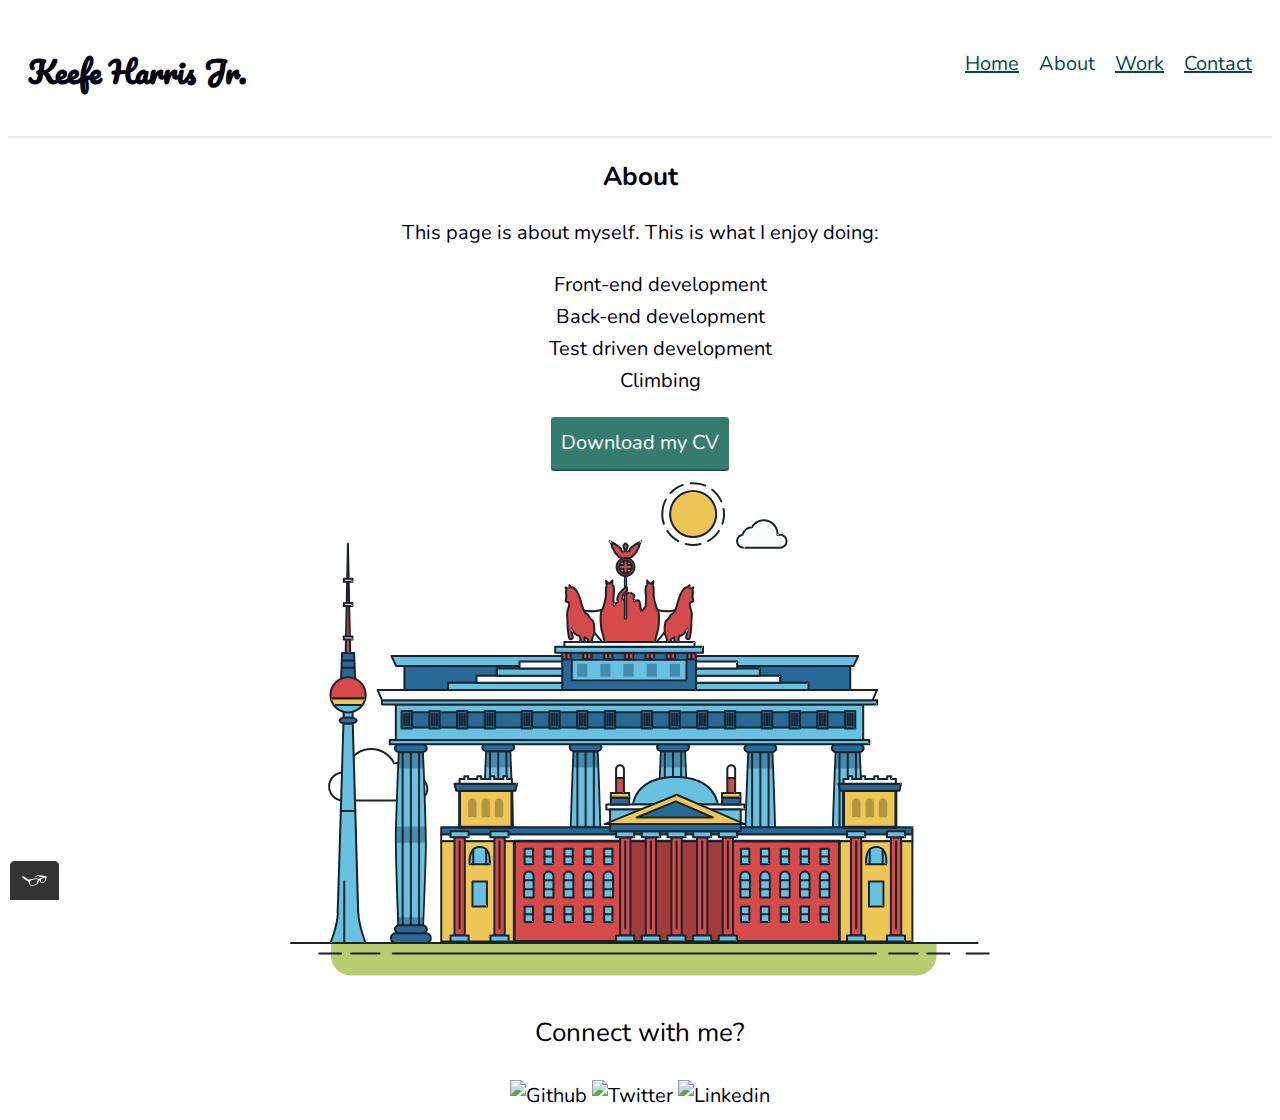
==== about.html @ cb64af7e "Initial commit" ====
<!DOCTYPE html>
<html>
    <head>
        <meta charset="utf-8">
        <title>My First Website</title>
        <script src="js/tota11y.min.js"></script>
        <meta name="viewport" content="width=device-width, initial-scale=1">
        <!--This tag gives the browser instructions on how to control the page's dimensions and scaling-->
        <link rel="icon" href="img/favicomatic/favicon.ico" type="image/x-icon" />
        <link rel="stylesheet" type="text/css" href="https://cdnjs.cloudflare.com/ajax/libs/normalize/8.0.1/normalize.min.css">
        <link rel="preconnect" href="https://fonts.gstatic.com" crossorigin>
        <link href="https://fonts.googleapis.com/css2?family=Nunito:ital,wght@0,200;0,300;0,400;0,700;1,200;1,300;1,400;1,700&display=swap" rel="stylesheet">
        <link rel="preconnect" href="https://fonts.gstatic.com" crossorigin>
        <link href="https://fonts.googleapis.com/css2?family=Pacifico&display=swap" rel="stylesheet">
        <link rel="stylesheet" type="text/css" href="css/styles.css">
        <link rel="stylesheet" type="text/css" href="css/style.production.css">
    </head>
    
    <body>
        <header class="page-header">
            <h1>Keefe Harris Jr.</h1>
            <nav class="main-navigation page-header__item">
                <ul role="menubar" class="navigation-list">
                    <li role="presentation">
                        <a href="index.html" role="menuitem" class="navigation-list__item">Home</a>
                    </li>
                    <li role="presentation">
                        <a href="about.html" role="menuitem" class="navigation-list__item navigation-list__item--active">About</a>
                    </li>
                    <li role="presentation">
                        <a href="work.html" role="menuitem" class="navigation-list__item">Work</a>
                    </li>
                    <li role="presentation">
                        <a href="contact.html" role="menuitem" class="navigation-list__item">Contact</a>
                </ul>
            </nav>
        </header>

        <section class="profile">
            <div class="biography">
                <h1>About</h1>
                <p>This page is about myself. This is what I enjoy doing:</p>
                <ul>
                    <li>Front-end development</li>
                    <li>Back-end development</li>
                    <li>Test driven development</li>
                    <li>Climbing</li>
                </ul>

                <a href="files/cv.pdf" class="button" download>Download my CV</a>  
            </div>
            <svg xmlns="http://www.w3.org/2000/svg" class="berlin-illustration" height="505" viewBox="0 0 700 505" xmlns:xlink="http://www.w3.org/1999/xlink">
                <defs>
                    <polygon id="a" points=".06 231.917 .06 .929 688.717 .929 688.717 231.917" />
                </defs>
                <g fill="none" fill-rule="evenodd">
                  <g transform="translate(0 241)" class="cloud-front">
                  <path fill="#1A232C" d="M87.602,29 L87.602,28 C87.326,28.001 87.103,28.024 86.927,28.033 L86.979,29.031 L87.947,28.78 C85.741,20.282 78.041,14.002 68.852,14 C67.858,14 66.904,14.096 65.98,14.231 L66.125,15.22 L67.019,14.772 C62.626,6.015 53.567,0.001 43.102,0 C29.041,0.002 17.524,10.848 16.443,24.632 L17.44,24.71 L17.606,23.724 C16.803,23.589 15.969,23.5 15.102,23.5 C6.817,23.501 0.102,30.215 0.102,38.5 C0.102,46.785 6.817,53.499 15.102,53.5 L87.602,53.5 C94.644,53.499 100.351,47.792 100.352,40.75 C100.351,33.708 94.644,28.001 87.602,28 L87.602,30 C90.573,30 93.254,31.202 95.203,33.149 C97.15,35.097 98.351,37.778 98.352,40.75 C98.351,43.722 97.15,46.403 95.203,48.351 C93.254,50.298 90.573,51.5 87.602,51.5 L15.102,51.5 C11.509,51.5 8.265,50.046 5.909,47.692 C3.555,45.337 2.102,42.093 2.102,38.5 C2.102,34.907 3.555,31.663 5.909,29.308 C8.265,26.954 11.509,25.5 15.102,25.5 C15.831,25.5 16.553,25.575 17.273,25.697 C17.551,25.743 17.832,25.672 18.055,25.499 C18.277,25.325 18.414,25.07 18.436,24.789 C19.436,12.04 30.094,1.998 43.102,2 C52.786,1.999 61.163,7.564 65.231,15.669 C65.425,16.055 65.842,16.272 66.27,16.21 C67.132,16.084 67.988,16 68.852,16 C77.108,15.998 84.027,21.647 86.011,29.283 C86.13,29.741 86.557,30.054 87.031,30.03 C87.27,30.017 87.457,29.999 87.602,30 L87.602,29"
                      transform="translate(38 36)" />
                    </g>
                    <path fill="#B5CE6F" d="M646.484,484.382 C646.484,489.501 644.531,494.62 640.627,498.525 C636.722,502.43 631.603,504.382 626.484,504.382 L60.873,504.382 C55.754,504.382 50.636,502.43 46.731,498.525 C42.826,494.62 40.873,489.501 40.873,484.382 L40.873,471.917 L646.484,471.917 L646.484,484.382"
                    />
                    <polyline fill="#67C2E2" points="334.824 185.029 101.449 185.029 106.209 195.08 563.438 195.08 568.2 185.029 334.824 185.029" />
                    <path fill="#1A232C" d="M334.824,185.029 L334.824,184.029 L101.449,184.029 C101.104,184.029 100.788,184.203 100.604,184.494 C100.42,184.785 100.398,185.146 100.545,185.457 L105.306,195.508 C105.471,195.856 105.824,196.079 106.209,196.079 L563.438,196.079 C563.824,196.079 564.177,195.856 564.342,195.508 L569.104,185.457 C569.251,185.146 569.229,184.785 569.045,184.494 C568.861,184.203 568.544,184.029 568.2,184.029 L334.824,184.029 L334.824,186.029 L566.62,186.029 L562.806,194.08 L106.842,194.08 L103.029,186.029 L334.824,186.029 L334.824,185.029"
                    />
                    <polygon fill="#296997" points="114.416 218.974 560.222 218.974 560.222 195.08 114.416 195.08" />
                    <path fill="#1A232C" d="M560.222,218.974 L560.222,217.974 L115.416,217.974 L115.416,196.079 L559.222,196.079 L559.222,218.974 L560.222,218.974 L560.222,217.974 L560.222,218.974 L561.222,218.974 L561.222,195.08 C561.222,194.816 561.115,194.559 560.929,194.372 C560.742,194.186 560.485,194.08 560.222,194.08 L114.416,194.08 C114.152,194.08 113.895,194.186 113.708,194.372 C113.522,194.559 113.416,194.816 113.416,195.08 L113.416,218.974 C113.416,219.237 113.522,219.495 113.708,219.681 C113.895,219.867 114.152,219.974 114.416,219.974 L560.222,219.974 C560.485,219.974 560.742,219.867 560.929,219.681 C561.115,219.495 561.222,219.237 561.222,218.974 L560.222,218.974"
                    />
                    <polygon fill="#67C2E2" points="105.85 269.08 573.225 269.08 573.225 233.398 105.85 233.398" />
                    <path fill="#1A232C" d="M573.225,233.398 L573.225,232.398 L105.85,232.398 C105.587,232.398 105.329,232.505 105.143,232.691 C104.957,232.877 104.85,233.134 104.85,233.398 L104.85,269.08 C104.85,269.344 104.957,269.601 105.143,269.788 C105.329,269.974 105.587,270.08 105.85,270.08 L573.225,270.08 C573.488,270.08 573.745,269.974 573.932,269.788 C574.118,269.601 574.225,269.344 574.225,269.08 L574.225,233.398 C574.225,233.134 574.118,232.877 573.932,232.691 C573.745,232.505 573.488,232.398 573.225,232.398 L573.225,233.398 L572.225,233.398 L572.225,268.08 L106.85,268.08 L106.85,234.398 L573.225,234.398 L573.225,233.398 L572.225,233.398 L573.225,233.398"
                    />
                    <polygon fill="#296997" points="116.751 256.508 562.557 256.508 562.557 241.243 116.751 241.243" />
                    <path fill="#1A232C" d="M562.557,256.508 L562.557,255.508 L117.75,255.508 L117.75,242.243 L561.557,242.243 L561.557,256.508 L562.557,256.508 L562.557,255.508 L562.557,256.508 L563.557,256.508 L563.557,241.243 C563.557,240.979 563.45,240.722 563.264,240.535 C563.078,240.349 562.82,240.243 562.557,240.243 L116.75,240.243 C116.487,240.243 116.23,240.349 116.043,240.535 C115.857,240.722 115.751,240.979 115.751,241.243 L115.751,256.508 C115.751,256.771 115.857,257.029 116.043,257.215 C116.23,257.401 116.487,257.508 116.751,257.508 L562.557,257.508 C562.82,257.508 563.077,257.401 563.264,257.215 C563.45,257.029 563.557,256.771 563.557,256.508 L562.557,256.508"
                    />
                    <polygon fill="#67C2E2" points="158.07 218.974 518.563 218.974 518.563 211.858 158.07 211.858" />
                    <path fill="#1A232C" d="M518.563,211.858 L518.563,210.858 L158.07,210.858 C157.807,210.858 157.549,210.964 157.363,211.151 C157.177,211.337 157.07,211.594 157.07,211.858 L157.07,218.974 C157.07,219.237 157.177,219.495 157.363,219.681 C157.549,219.867 157.807,219.974 158.07,219.974 L518.563,219.974 C518.826,219.974 519.083,219.867 519.27,219.681 C519.456,219.495 519.562,219.237 519.562,218.974 L519.562,211.858 C519.562,211.594 519.456,211.337 519.27,211.151 C519.083,210.964 518.826,210.858 518.563,210.858 L518.563,211.858 L517.563,211.858 L517.563,217.974 L159.07,217.974 L159.07,212.858 L518.563,212.858 L518.563,211.858 L517.563,211.858 L518.563,211.858"
                    />
                    <polygon fill="#FBFDFC" points="186.438 211.858 490.194 211.858 490.194 204.741 186.438 204.741" />
                    <path fill="#1A232C" d="M490.194,204.741 L490.194,203.741 L186.438,203.741 C186.175,203.741 185.917,203.848 185.731,204.034 C185.545,204.221 185.438,204.478 185.438,204.741 L185.438,211.858 C185.438,212.121 185.545,212.379 185.731,212.565 C185.917,212.751 186.175,212.858 186.438,212.858 L490.194,212.858 C490.458,212.858 490.715,212.751 490.902,212.565 C491.088,212.379 491.194,212.121 491.194,211.858 L491.194,204.741 C491.194,204.478 491.088,204.221 490.902,204.034 C490.715,203.848 490.458,203.741 490.194,203.741 L490.194,204.741 L489.194,204.741 L489.194,210.858 L187.438,210.858 L187.438,205.741 L490.194,205.741 L490.194,204.741 L489.194,204.741 L490.194,204.741"
                    />
                    <polygon fill="#67C2E2" points="206.805 204.741 469.828 204.741 469.828 197.624 206.805 197.624" />
                    <path fill="#1A232C" d="M469.828,197.624 L469.828,196.624 L206.805,196.624 C206.541,196.624 206.284,196.731 206.098,196.917 C205.911,197.103 205.805,197.361 205.805,197.624 L205.805,204.741 C205.805,205.005 205.911,205.262 206.098,205.449 C206.284,205.635 206.541,205.741 206.805,205.741 L469.828,205.741 C470.091,205.741 470.349,205.635 470.535,205.449 C470.722,205.262 470.828,205.005 470.828,204.741 L470.828,197.624 C470.828,197.361 470.722,197.103 470.535,196.917 C470.349,196.731 470.091,196.624 469.828,196.624 L469.828,197.624 L468.828,197.624 L468.828,203.741 L207.805,203.741 L207.805,198.624 L469.828,198.624 L469.828,197.624 L468.828,197.624 L469.828,197.624"
                    />
                    <polygon fill="#FBFDFC" points="229.521 197.624 447.111 197.624 447.111 190.509 229.521 190.509" />
                    <path fill="#1A232C" d="M447.111,190.509 L447.111,189.509 L229.521,189.509 C229.258,189.509 229,189.616 228.814,189.802 C228.628,189.988 228.521,190.246 228.521,190.509 L228.521,197.624 C228.521,197.888 228.628,198.145 228.814,198.332 C229,198.518 229.258,198.624 229.521,198.624 L447.111,198.624 C447.375,198.624 447.632,198.518 447.818,198.332 C448.005,198.145 448.111,197.888 448.111,197.624 L448.111,190.509 C448.111,190.246 448.005,189.988 447.818,189.802 C447.632,189.616 447.375,189.509 447.111,189.509 L447.111,190.509 L446.111,190.509 L446.111,196.624 L230.521,196.624 L230.521,191.509 L447.111,191.509 L447.111,190.509 L446.111,190.509 L447.111,190.509"
                    />
                    <path fill="#67C2E2" d="M135.607,355.447 C135.163,337.766 134.264,313.326 133.648,297.387 C133.274,287.721 133.004,281.18 133.004,281.18 L108.722,281.18 C108.722,281.18 108.452,287.721 108.079,297.387 C107.462,313.326 106.563,337.766 106.119,355.447 C105.953,362.059 105.85,367.732 105.85,371.653 L105.85,371.654 C105.85,386.117 107.243,424.332 108.089,446.189 C108.457,455.706 108.722,462.126 108.722,462.126 L133.004,462.126 C133.004,462.126 133.269,455.706 133.637,446.189 C134.482,424.332 135.876,386.117 135.876,371.654 L135.876,371.653 C135.876,367.732 135.773,362.059 135.607,355.447"
                    />
                    <path fill="#428DAE" d="M133.648 297.387L108.079 297.387C108.452 287.721 108.722 281.18 108.722 281.18L133.004 281.18C133.004 281.18 133.274 287.721 133.648 297.387M135.876 371.654L105.85 371.654 105.85 371.653C105.85 367.732 105.953 362.059 106.119 355.447L135.607 355.447C135.773 362.059 135.876 367.732 135.876 371.653L135.876 371.654M133.004 462.126L108.722 462.126C108.722 462.126 108.457 455.706 108.089 446.189L133.637 446.189C133.269 455.706 133.004 462.126 133.004 462.126"
                    />
                    <path fill="#1A232C" d="M109.612,461.199 L132.114,461.199 C132.447,453.007 134.949,390.886 134.949,371.653 C134.949,352.42 132.447,290.299 132.114,282.108 L109.612,282.108 C109.279,290.299 106.778,352.42 106.778,371.653 C106.778,390.886 109.279,453.007 109.612,461.199 Z M133.895,463.054 L107.832,463.054 L107.794,462.164 C107.766,461.466 104.922,392.193 104.922,371.653 C104.922,351.114 107.766,281.839 107.794,281.142 L107.832,280.252 L133.895,280.252 L133.931,281.142 C133.96,281.839 136.804,351.114 136.804,371.653 C136.804,392.193 133.96,461.466 133.931,462.164 L133.895,463.054 L133.895,463.054 Z"
                    />
                    <path fill="#1A232C" d="M111.638 281.18L111.638 462.126C111.638 462.679 112.086 463.126 112.638 463.126 113.19 463.126 113.638 462.679 113.638 462.126L113.638 281.18C113.638 280.628 113.19 280.18 112.638 280.18 112.086 280.18 111.638 280.628 111.638 281.18M119.863 281.18L119.863 462.126C119.863 462.679 120.311 463.126 120.863 463.126 121.416 463.126 121.863 462.679 121.863 462.126L121.863 281.18C121.863 280.628 121.416 280.18 120.863 280.18 120.311 280.18 119.863 280.628 119.863 281.18M128.088 281.18L128.088 462.126C128.088 462.679 128.536 463.126 129.088 463.126 129.64 463.126 130.088 462.679 130.088 462.126L130.088 281.18C130.088 280.628 129.64 280.18 129.088 280.18 128.536 280.18 128.088 280.628 128.088 281.18"
                    />
                    <path fill="#296997" d="M136.79,277.265 C136.79,279.418 134.675,281.18 132.09,281.18 L109.636,281.18 C107.051,281.18 104.936,279.418 104.936,277.265 C104.936,275.111 107.051,273.349 109.636,273.349 L132.09,273.349 C134.675,273.349 136.79,275.111 136.79,277.265"
                    />
                    <path fill="#1A232C" d="M136.79,277.265 L135.79,277.265 C135.789,278.005 135.433,278.704 134.769,279.262 C134.109,279.814 133.155,280.181 132.09,280.18 L109.636,280.18 C108.571,280.181 107.617,279.814 106.956,279.262 C106.293,278.704 105.936,278.005 105.936,277.265 C105.936,276.524 106.293,275.825 106.957,275.267 C107.617,274.715 108.571,274.348 109.636,274.349 L132.09,274.349 C133.155,274.348 134.109,274.716 134.769,275.267 C135.433,275.825 135.789,276.524 135.79,277.265 L137.79,277.265 C137.791,275.851 137.09,274.593 136.049,273.731 C135.006,272.863 133.61,272.35 132.09,272.349 L109.636,272.349 C108.116,272.35 106.72,272.863 105.676,273.731 C104.636,274.593 103.935,275.851 103.936,277.265 C103.935,278.678 104.636,279.937 105.677,280.798 C106.72,281.666 108.116,282.179 109.636,282.18 L132.09,282.18 C133.61,282.179 135.006,281.666 136.049,280.798 C137.09,279.937 137.791,278.678 137.79,277.265 L136.79,277.265"
                    />
                    <path fill="#296997" d="M140.775,467.217 C140.775,469.803 138.661,471.917 136.076,471.917 L105.65,471.917 C103.065,471.917 100.951,469.803 100.951,467.217 L100.951,466.825 C100.951,464.241 103.065,462.126 105.65,462.126 L136.076,462.126 C138.661,462.126 140.775,464.241 140.775,466.825 L140.775,467.217"
                    />
                    <path fill="#1A232C" d="M140.775,467.217 L139.775,467.217 C139.775,468.235 139.361,469.155 138.688,469.83 C138.013,470.503 137.093,470.917 136.076,470.917 L105.65,470.917 C104.633,470.917 103.713,470.504 103.038,469.83 C102.365,469.155 101.951,468.235 101.951,467.217 L101.951,466.825 C101.951,465.808 102.365,464.889 103.038,464.214 C103.713,463.54 104.633,463.127 105.65,463.126 L136.076,463.126 C137.093,463.127 138.013,463.54 138.688,464.214 C139.362,464.889 139.775,465.808 139.775,466.825 L139.775,467.217 L141.775,467.217 L141.775,466.825 C141.772,463.684 139.217,461.13 136.076,461.126 L105.65,461.126 C102.509,461.13 99.955,463.684 99.951,466.825 L99.951,467.217 C99.954,470.36 102.509,472.914 105.65,472.917 L136.076,472.917 C139.217,472.914 141.772,470.36 141.775,467.217 L140.775,467.217"
                    />
                    <path fill="#296997" d="M136.79,458.208 C136.79,460.363 134.675,462.126 132.09,462.126 L109.636,462.126 C107.051,462.126 104.936,460.363 104.936,458.208 C104.936,456.057 107.051,454.292 109.636,454.292 L132.09,454.292 C134.675,454.292 136.79,456.057 136.79,458.208"
                    />
                    <path fill="#1A232C" d="M136.79,458.208 L135.79,458.208 C135.789,458.949 135.432,459.649 134.769,460.207 C134.108,460.76 133.154,461.128 132.09,461.126 L109.636,461.126 C108.572,461.128 107.617,460.76 106.957,460.207 C106.293,459.649 105.936,458.949 105.936,458.208 C105.936,457.47 106.293,456.77 106.957,456.212 C107.617,455.659 108.572,455.291 109.636,455.292 L132.09,455.292 C133.154,455.291 134.108,455.659 134.769,456.212 C135.433,456.77 135.789,457.47 135.79,458.208 L137.79,458.208 C137.791,456.796 137.09,455.538 136.05,454.675 C135.006,453.808 133.61,453.294 132.09,453.292 L109.636,453.292 C108.115,453.294 106.719,453.808 105.676,454.675 C104.636,455.538 103.935,456.796 103.936,458.208 C103.935,459.622 104.636,460.881 105.676,461.743 C106.72,462.611 108.116,463.125 109.636,463.126 L132.09,463.126 C133.61,463.125 135.006,462.611 136.05,461.743 C137.09,460.881 137.791,459.622 137.79,458.208 L136.79,458.208"
                    />
                    <path fill="#67C2E2" d="M572.471,355.447 C572.025,337.766 571.126,313.326 570.51,297.387 C570.137,287.721 569.867,281.18 569.867,281.18 L545.585,281.18 C545.585,281.18 545.315,287.721 544.942,297.387 C544.326,313.326 543.427,337.766 542.981,355.447 C542.815,362.059 542.713,367.732 542.713,371.653 L542.713,371.654 C542.713,386.117 544.107,424.332 544.952,446.189 C545.32,455.706 545.585,462.126 545.585,462.126 L569.867,462.126 C569.867,462.126 570.132,455.706 570.499,446.189 C571.346,424.332 572.739,386.117 572.739,371.654 L572.739,371.653 C572.739,367.732 572.637,362.059 572.471,355.447"
                    />
                    <path fill="#428DAE" d="M569.582 297.387L566.951 297.387 566.951 282.108 568.977 282.108C569.063 284.206 569.29 289.841 569.582 297.387M564.951 297.387L545.871 297.387C546.162 289.841 546.39 284.206 546.476 282.108L564.951 282.108 564.951 297.387M571.8 369.187L566.951 369.187 566.951 356.265 571.562 356.265C571.685 361.272 571.771 365.701 571.8 369.187M564.951 369.187L543.653 369.187C543.684 365.512 543.777 360.79 543.912 355.447L553.551 355.447 553.551 356.265 564.951 356.265 564.951 369.187"
                    />
                    <path fill="#1A232C" d="M546.476,461.199 L568.977,461.199 C569.31,453.007 571.812,390.886 571.812,371.653 C571.812,352.42 569.31,290.299 568.977,282.108 L546.476,282.108 C546.142,290.299 543.642,352.42 543.642,371.653 C543.642,390.886 546.142,453.007 546.476,461.199 M570.758,463.054 L544.694,463.054 L544.658,462.164 C544.629,461.466 541.785,392.193 541.785,371.653 C541.785,351.114 544.629,281.839 544.658,281.142 L544.694,280.252 L570.758,280.252 L570.795,281.142 C570.823,281.839 573.667,351.114 573.667,371.653 C573.667,392.193 570.823,461.466 570.795,462.164 L570.758,463.054"
                    />
                    <path fill="#1A232C" d="M548.501 281.18L548.501 462.126C548.501 462.679 548.949 463.126 549.501 463.126 550.053 463.126 550.501 462.679 550.501 462.126L550.501 281.18C550.501 280.628 550.053 280.18 549.501 280.18 548.949 280.18 548.501 280.628 548.501 281.18M556.727 281.18L556.727 462.126C556.727 462.679 557.174 463.126 557.727 463.126 558.279 463.126 558.727 462.679 558.727 462.126L558.727 281.18C558.727 280.628 558.279 280.18 557.727 280.18 557.174 280.18 556.727 280.628 556.727 281.18M564.951 281.18L564.951 462.126C564.951 462.679 565.399 463.126 565.951 463.126 566.503 463.126 566.951 462.679 566.951 462.126L566.951 281.18C566.951 280.628 566.503 280.18 565.951 280.18 565.399 280.18 564.951 280.628 564.951 281.18"
                    />
                    <path fill="#296997" d="M573.653,277.265 C573.653,279.418 571.537,281.18 568.953,281.18 L546.499,281.18 C543.915,281.18 541.799,279.418 541.799,277.265 C541.799,275.111 543.915,273.349 546.499,273.349 L568.953,273.349 C571.537,273.349 573.653,275.111 573.653,277.265"
                    />
                    <path fill="#1A232C" d="M573.653,277.265 L572.653,277.265 C572.653,278.005 572.296,278.704 571.632,279.262 C570.972,279.814 570.017,280.181 568.953,280.18 L546.499,280.18 C545.435,280.181 544.48,279.814 543.82,279.262 C543.156,278.704 542.8,278.005 542.799,277.265 C542.8,276.525 543.156,275.825 543.82,275.267 C544.481,274.715 545.435,274.348 546.499,274.349 L568.953,274.349 C570.017,274.348 570.972,274.715 571.632,275.267 C572.296,275.825 572.653,276.525 572.653,277.265 L574.653,277.265 C574.654,275.851 573.953,274.593 572.912,273.731 C571.869,272.863 570.473,272.35 568.953,272.349 L546.499,272.349 C544.979,272.35 543.583,272.863 542.54,273.731 C541.499,274.593 540.798,275.851 540.799,277.265 C540.798,278.679 541.499,279.937 542.54,280.798 C543.583,281.666 544.979,282.179 546.499,282.18 L568.953,282.18 C570.473,282.179 571.869,281.666 572.912,280.798 C573.953,279.937 574.654,278.679 574.653,277.265 L573.653,277.265"
                    />
                    <path fill="#296997" d="M577.639,467.217 C577.639,469.803 575.524,471.917 572.938,471.917 L542.514,471.917 C539.929,471.917 537.813,469.803 537.813,467.217 L537.813,466.825 C537.813,464.241 539.929,462.126 542.514,462.126 L572.938,462.126 C575.524,462.126 577.639,464.241 577.639,466.825 L577.639,467.217"
                    />
                    <path fill="#1A232C" d="M577.639,467.217 L576.639,467.217 C576.638,468.235 576.225,469.155 575.551,469.83 C574.876,470.503 573.956,470.917 572.938,470.917 L542.514,470.917 C541.497,470.917 540.576,470.503 539.901,469.83 C539.227,469.155 538.814,468.234 538.813,467.217 L538.813,466.825 C538.814,465.808 539.227,464.889 539.901,464.214 C540.576,463.54 541.497,463.127 542.514,463.126 L572.938,463.126 C573.956,463.127 574.876,463.54 575.551,464.214 C576.225,464.888 576.638,465.808 576.639,466.825 L576.639,467.217 L578.639,467.217 L578.639,466.825 C578.635,463.684 576.081,461.13 572.938,461.126 L542.514,461.126 C539.372,461.13 536.817,463.684 536.813,466.825 L536.813,467.217 C536.817,470.36 539.372,472.914 542.514,472.917 L572.938,472.917 C576.081,472.914 578.635,470.359 578.639,467.217 L577.639,467.217"
                    />
                    <path fill="#296997" d="M573.653,458.208 C573.653,460.363 571.537,462.126 568.953,462.126 L546.499,462.126 C543.915,462.126 541.799,460.363 541.799,458.208 C541.799,456.057 543.915,454.292 546.499,454.292 L568.953,454.292 C571.537,454.292 573.653,456.057 573.653,458.208"
                    />
                    <path fill="#1A232C" d="M573.653,458.208 L572.653,458.208 C572.653,458.949 572.296,459.649 571.632,460.207 C570.971,460.76 570.017,461.128 568.953,461.126 L546.499,461.126 C545.435,461.128 544.481,460.76 543.82,460.207 C543.157,459.649 542.799,458.949 542.799,458.208 C542.799,457.47 543.156,456.77 543.82,456.212 C544.481,455.659 545.435,455.291 546.499,455.292 L568.953,455.292 C570.017,455.291 570.971,455.659 571.632,456.212 C572.296,456.77 572.653,457.47 572.653,458.208 L574.653,458.208 C574.654,456.796 573.953,455.538 572.912,454.675 C571.869,453.808 570.473,453.294 568.953,453.292 L546.499,453.292 C544.979,453.294 543.583,453.808 542.54,454.675 C541.499,455.538 540.798,456.796 540.799,458.208 C540.798,459.622 541.499,460.881 542.54,461.743 C543.583,462.611 544.979,463.125 546.499,463.126 L568.953,463.126 C570.473,463.125 571.869,462.611 572.912,461.743 C573.953,460.881 574.654,459.622 574.653,458.208 L573.653,458.208"
                    />
                    <path fill="#67C2E2" d="M485.098,355.447 C484.654,337.766 483.753,313.326 483.137,297.387 C482.764,287.721 482.494,281.18 482.494,281.18 L458.213,281.18 C458.213,281.18 457.942,287.721 457.569,297.387 C456.953,313.326 456.055,337.766 455.608,355.447 C455.443,362.059 455.34,367.732 455.34,371.653 L455.34,371.654 C455.34,386.117 456.733,424.332 457.58,446.189 C457.948,455.706 458.213,462.126 458.213,462.126 L482.494,462.126 C482.494,462.126 482.759,455.706 483.126,446.189 C483.973,424.332 485.366,386.117 485.366,371.654 L485.366,371.653 C485.366,367.732 485.265,362.059 485.098,355.447"
                    />
                    <path fill="#428DAE" d="M483.137 297.387L457.569 297.387C457.942 287.721 458.213 281.18 458.213 281.18L482.494 281.18C482.494 281.18 482.764 287.721 483.137 297.387M485.355 369.187L455.351 369.187C455.382 365.502 455.475 360.78 455.608 355.447L485.098 355.447C485.232 360.78 485.325 365.502 485.355 369.187"
                    />
                    <path fill="#1A232C" d="M459.103,461.199 L481.605,461.199 C481.938,453.007 484.439,390.886 484.439,371.653 C484.439,352.42 481.938,290.299 481.605,282.108 L459.103,282.108 C458.769,290.299 456.268,352.42 456.268,371.653 C456.268,390.886 458.769,453.007 459.103,461.199 Z M483.386,463.054 L457.321,463.054 L457.285,462.164 C457.256,461.466 454.412,392.193 454.412,371.653 C454.412,351.114 457.256,281.839 457.285,281.142 L457.321,280.252 L483.386,280.252 L483.422,281.142 C483.45,281.839 486.294,351.114 486.294,371.653 C486.294,392.193 483.45,461.466 483.422,462.164 L483.386,463.054 L483.386,463.054 Z"
                    />
                    <path fill="#1A232C" d="M461.128 281.18L461.128 462.126C461.128 462.679 461.576 463.126 462.128 463.126 462.68 463.126 463.128 462.679 463.128 462.126L463.128 281.18C463.128 280.628 462.68 280.18 462.128 280.18 461.576 280.18 461.128 280.628 461.128 281.18M469.354 281.18L469.354 462.126C469.354 462.679 469.801 463.126 470.354 463.126 470.906 463.126 471.354 462.679 471.354 462.126L471.354 281.18C471.354 280.628 470.906 280.18 470.354 280.18 469.801 280.18 469.354 280.628 469.354 281.18M477.578 281.18L477.578 462.126C477.578 462.679 478.026 463.126 478.578 463.126 479.13 463.126 479.578 462.679 479.578 462.126L479.578 281.18C479.578 280.628 479.13 280.18 478.578 280.18 478.026 280.18 477.578 280.628 477.578 281.18"
                    />
                    <path fill="#296997" d="M486.281,277.265 C486.281,279.418 484.164,281.18 481.58,281.18 L459.126,281.18 C456.542,281.18 454.426,279.418 454.426,277.265 C454.426,275.111 456.542,273.349 459.126,273.349 L481.58,273.349 C484.164,273.349 486.281,275.111 486.281,277.265"
                    />
                    <path fill="#1A232C" d="M486.281,277.265 L485.281,277.265 C485.281,278.005 484.924,278.704 484.26,279.262 C483.599,279.814 482.644,280.181 481.58,280.18 L459.126,280.18 C458.062,280.181 457.107,279.814 456.447,279.262 C455.783,278.704 455.427,278.005 455.426,277.265 C455.427,276.525 455.783,275.825 456.447,275.267 C457.108,274.715 458.062,274.348 459.126,274.349 L481.58,274.349 C482.644,274.348 483.599,274.716 484.26,275.268 C484.924,275.825 485.281,276.525 485.281,277.265 L487.281,277.265 C487.282,275.851 486.58,274.593 485.54,273.731 C484.496,272.863 483.1,272.35 481.58,272.349 L459.126,272.349 C457.606,272.35 456.21,272.863 455.167,273.731 C454.126,274.593 453.425,275.851 453.426,277.265 C453.425,278.679 454.126,279.937 455.167,280.798 C456.21,281.666 457.606,282.179 459.126,282.18 L481.58,282.18 C483.1,282.179 484.496,281.666 485.54,280.799 C486.58,279.937 487.282,278.679 487.281,277.265 L486.281,277.265"
                    />
                    <path fill="#296997" d="M490.266,467.217 C490.266,469.803 488.151,471.917 485.565,471.917 L455.141,471.917 C452.556,471.917 450.44,469.803 450.44,467.217 L450.44,466.825 C450.44,464.241 452.556,462.126 455.141,462.126 L485.565,462.126 C488.151,462.126 490.266,464.241 490.266,466.825 L490.266,467.217"
                    />
                    <path fill="#1A232C" d="M490.266,467.217 L489.266,467.217 C489.265,468.235 488.852,469.155 488.178,469.83 C487.503,470.503 486.583,470.917 485.565,470.917 L455.141,470.917 C454.124,470.917 453.203,470.503 452.528,469.83 C451.854,469.155 451.441,468.234 451.44,467.217 L451.44,466.825 C451.441,465.808 451.854,464.889 452.528,464.214 C453.203,463.54 454.124,463.127 455.141,463.126 L485.565,463.126 C486.583,463.127 487.503,463.54 488.178,464.214 C488.852,464.888 489.265,465.808 489.266,466.825 L489.266,467.217 L491.266,467.217 L491.266,466.825 C491.262,463.684 488.708,461.13 485.565,461.126 L455.141,461.126 C451.999,461.13 449.444,463.684 449.44,466.825 L449.44,467.217 C449.444,470.36 451.999,472.914 455.141,472.917 L485.565,472.917 C488.708,472.914 491.262,470.359 491.266,467.217 L490.266,467.217"
                    />
                    <path fill="#296997" d="M486.281,458.208 C486.281,460.363 484.164,462.126 481.58,462.126 L459.126,462.126 C456.542,462.126 454.426,460.363 454.426,458.208 C454.426,456.057 456.542,454.292 459.126,454.292 L481.58,454.292 C484.164,454.292 486.281,456.057 486.281,458.208"
                    />
                    <path fill="#1A232C" d="M486.281,458.208 L485.281,458.208 C485.281,458.949 484.923,459.649 484.26,460.207 C483.599,460.76 482.644,461.128 481.58,461.126 L459.126,461.126 C458.062,461.128 457.108,460.76 456.447,460.207 C455.784,459.649 455.427,458.949 455.426,458.208 C455.426,457.47 455.783,456.77 456.447,456.212 C457.108,455.659 458.062,455.291 459.126,455.292 L481.58,455.292 C482.644,455.291 483.598,455.659 484.26,456.212 C484.924,456.77 485.281,457.47 485.281,458.208 L487.281,458.208 C487.282,456.795 486.58,455.538 485.54,454.675 C484.496,453.808 483.1,453.294 481.58,453.292 L459.126,453.292 C457.606,453.294 456.21,453.808 455.167,454.675 C454.126,455.538 453.425,456.796 453.426,458.208 C453.425,459.622 454.126,460.881 455.167,461.743 C456.21,462.611 457.606,463.125 459.126,463.126 L481.58,463.126 C483.1,463.125 484.496,462.611 485.54,461.743 C486.581,460.881 487.282,459.622 487.281,458.208 L486.281,458.208"
                    />
                    <path fill="#67C2E2" d="M397.726,354.466 C397.28,336.787 396.381,312.346 395.765,296.407 C395.392,286.742 395.122,280.2 395.122,280.2 L370.84,280.2 C370.84,280.2 370.57,286.742 370.197,296.407 C369.581,312.346 368.682,336.787 368.236,354.466 C368.07,361.078 367.968,366.751 367.968,370.672 L367.968,370.673 C367.968,385.136 369.361,423.352 370.207,445.208 C370.575,454.726 370.84,461.146 370.84,461.146 L395.122,461.146 C395.122,461.146 395.386,454.726 395.754,445.208 C396.601,423.352 397.994,385.136 397.994,370.673 L397.994,370.672 C397.994,366.751 397.892,361.078 397.726,354.466"
                    />
                    <path fill="#428DAE" d="M394.837 296.407L392.206 296.407 392.206 281.127 394.233 281.127C394.318 283.225 394.545 288.861 394.837 296.407L394.837 296.407zM383.981 296.407L390.206 296.407 390.206 281.127 383.981 281.127 383.981 296.407zM375.756 296.407L381.98 296.407 381.98 281.127 375.756 281.127 375.756 296.407zM373.756 296.407L371.126 296.407C371.417 288.861 371.645 283.225 371.73 281.127L373.756 281.127 373.756 296.407 373.756 296.407zM397.062 369.187L392.206 369.187 392.206 354.466 396.796 354.466C396.943 360.298 397.041 365.389 397.062 369.187L397.062 369.187zM383.981 369.187L390.206 369.187 390.206 354.466 383.981 354.466 383.981 369.187zM375.756 369.187L381.98 369.187 381.98 354.466 375.756 354.466 375.756 369.187zM373.756 369.187L368.9 369.187C368.921 365.389 369.019 360.298 369.166 354.466L373.756 354.466 373.756 369.187 373.756 369.187z"
                    />
                    <path fill="#1A232C" d="M371.73,460.218 L394.233,460.218 C394.565,452.027 397.066,389.906 397.066,370.672 C397.066,351.44 394.565,289.319 394.233,281.127 L371.73,281.127 C371.397,289.319 368.895,351.44 368.895,370.672 C368.895,389.906 371.397,452.027 371.73,460.218 M396.013,462.074 L369.949,462.074 L369.912,461.184 C369.884,460.486 367.04,391.212 367.04,370.672 C367.04,350.133 369.884,280.859 369.912,280.162 L369.949,279.272 L396.013,279.272 L396.05,280.162 C396.078,280.859 398.922,350.133 398.922,370.672 C398.922,391.212 396.078,460.486 396.05,461.184 L396.013,462.074"
                    />
                    <path fill="#1A232C" d="M373.756 280.2L373.756 461.146C373.756 461.698 374.203 462.146 374.756 462.146 375.308 462.146 375.756 461.698 375.756 461.146L375.756 280.2C375.756 279.647 375.308 279.2 374.756 279.2 374.203 279.2 373.756 279.647 373.756 280.2M381.98 280.2L381.98 461.146C381.98 461.698 382.428 462.146 382.98 462.146 383.533 462.146 383.981 461.698 383.981 461.146L383.981 280.2C383.981 279.647 383.533 279.2 382.98 279.2 382.428 279.2 381.98 279.647 381.98 280.2M390.206 280.2L390.206 461.146C390.206 461.698 390.654 462.146 391.206 462.146 391.758 462.146 392.206 461.698 392.206 461.146L392.206 280.2C392.206 279.647 391.758 279.2 391.206 279.2 390.654 279.2 390.206 279.647 390.206 280.2"
                    />
                    <path fill="#296997" d="M398.908,276.285 C398.908,278.439 396.792,280.2 394.208,280.2 L371.754,280.2 C369.17,280.2 367.053,278.439 367.053,276.285 C367.053,274.13 369.17,272.369 371.754,272.369 L394.208,272.369 C396.792,272.369 398.908,274.13 398.908,276.285"
                    />
                    <path fill="#1A232C" d="M398.908,276.285 L397.908,276.285 C397.907,277.025 397.551,277.724 396.887,278.281 C396.227,278.833 395.272,279.201 394.208,279.2 L371.754,279.2 C370.69,279.201 369.735,278.833 369.074,278.281 C368.41,277.724 368.053,277.025 368.053,276.285 C368.053,275.544 368.41,274.845 369.074,274.287 C369.735,273.735 370.69,273.367 371.754,273.369 L394.208,273.369 C395.272,273.367 396.227,273.735 396.887,274.287 C397.551,274.844 397.907,275.544 397.908,276.285 L399.908,276.285 C399.909,274.871 399.208,273.612 398.167,272.75 C397.124,271.883 395.728,271.37 394.208,271.369 L371.754,271.369 C370.234,271.37 368.838,271.883 367.794,272.75 C366.754,273.612 366.052,274.871 366.053,276.285 C366.052,277.699 366.754,278.957 367.795,279.818 C368.838,280.686 370.234,281.198 371.754,281.2 L394.208,281.2 C395.728,281.198 397.123,280.686 398.167,279.818 C399.208,278.957 399.909,277.698 399.908,276.285 L398.908,276.285"
                    />
                    <path fill="#296997" d="M402.894,466.237 C402.894,468.823 400.779,470.937 398.193,470.937 L367.768,470.937 C365.183,470.937 363.068,468.823 363.068,466.237 L363.068,465.844 C363.068,463.26 365.183,461.146 367.768,461.146 L398.193,461.146 C400.779,461.146 402.894,463.26 402.894,465.844 L402.894,466.237"
                    />
                    <path fill="#1A232C" d="M402.894,466.237 L401.894,466.237 C401.893,467.254 401.48,468.174 400.806,468.849 C400.131,469.523 399.211,469.937 398.193,469.937 L367.768,469.937 C366.751,469.937 365.831,469.523 365.156,468.849 C364.482,468.174 364.069,467.254 364.068,466.237 L364.068,465.844 C364.069,464.828 364.482,463.908 365.156,463.233 C365.831,462.56 366.751,462.146 367.768,462.146 L398.193,462.146 C399.211,462.146 400.131,462.56 400.806,463.233 C401.48,463.908 401.893,464.828 401.894,465.844 L401.894,466.237 L403.894,466.237 L403.894,465.844 C403.89,462.703 401.336,460.15 398.193,460.146 L367.768,460.146 C364.626,460.15 362.072,462.703 362.068,465.844 L362.068,466.237 C362.072,469.379 364.626,471.933 367.768,471.937 L398.193,471.937 C401.336,471.933 403.89,469.379 403.894,466.237 L402.894,466.237"
                    />
                    <path fill="#296997" d="M398.908,457.228 C398.908,459.382 396.792,461.146 394.208,461.146 L371.754,461.146 C369.17,461.146 367.053,459.382 367.053,457.228 C367.053,455.077 369.17,453.312 371.754,453.312 L394.208,453.312 C396.792,453.312 398.908,455.077 398.908,457.228"
                    />
                    <path fill="#1A232C" d="M398.908,457.228 L397.908,457.228 C397.908,457.968 397.55,458.669 396.887,459.226 C396.226,459.779 395.272,460.147 394.208,460.146 L371.754,460.146 C370.69,460.147 369.736,459.779 369.074,459.226 C368.411,458.668 368.053,457.968 368.053,457.228 C368.053,456.489 368.41,455.789 369.074,455.231 C369.736,454.679 370.69,454.311 371.754,454.312 L394.208,454.312 C395.272,454.311 396.226,454.679 396.887,455.231 C397.551,455.789 397.908,456.489 397.908,457.228 L399.908,457.228 C399.909,455.815 399.208,454.557 398.167,453.695 C397.124,452.827 395.728,452.313 394.208,452.312 L371.754,452.312 C370.234,452.313 368.838,452.827 367.794,453.695 C366.754,454.557 366.052,455.815 366.053,457.228 C366.052,458.642 366.753,459.901 367.794,460.763 C368.838,461.631 370.234,462.145 371.754,462.146 L394.208,462.146 C395.728,462.145 397.124,461.631 398.167,460.763 C399.208,459.9 399.909,458.642 399.908,457.228 L398.908,457.228"
                    />
                    <path fill="#67C2E2" d="M310.353,354.466 C309.908,336.787 309.009,312.346 308.393,296.407 C308.019,286.742 307.75,280.2 307.75,280.2 L283.467,280.2 C283.467,280.2 283.198,286.742 282.824,296.407 C282.208,312.346 281.309,336.787 280.864,354.466 C280.698,361.078 280.596,366.751 280.596,370.672 L280.596,370.673 C280.596,385.136 281.989,423.352 282.834,445.208 C283.202,454.726 283.467,461.146 283.467,461.146 L307.75,461.146 C307.75,461.146 308.014,454.726 308.382,445.208 C309.228,423.352 310.622,385.136 310.622,370.673 L310.622,370.672 C310.622,366.751 310.518,361.078 310.353,354.466"
                    />
                    <path fill="#428DAE" d="M308.393 296.407L282.824 296.407C283.198 286.742 283.467 280.2 283.467 280.2L307.75 280.2C307.75 280.2 308.019 286.742 308.393 296.407M310.617 369.187L280.6 369.187C280.621 365.377 280.718 360.285 280.864 354.466L310.353 354.466C310.498 360.285 310.596 365.377 310.617 369.187"
                    />
                    <path fill="#1A232C" d="M284.357,460.218 L306.86,460.218 C307.193,452.027 309.694,389.906 309.694,370.672 C309.694,351.44 307.193,289.319 306.86,281.127 L284.357,281.127 C284.024,289.319 281.523,351.44 281.523,370.672 C281.523,389.906 284.024,452.027 284.357,460.218 Z M308.639,462.074 L282.576,462.074 L282.54,461.184 C282.511,460.486 279.668,391.212 279.668,370.672 C279.668,350.133 282.511,280.859 282.54,280.162 L282.576,279.272 L308.639,279.272 L308.677,280.162 C308.706,280.859 311.549,350.133 311.549,370.672 C311.549,391.212 308.706,460.486 308.677,461.184 L308.639,462.074 L308.639,462.074 Z"
                    />
                    <path fill="#1A232C" d="M286.383 280.2L286.383 461.146C286.383 461.698 286.831 462.146 287.383 462.146 287.936 462.146 288.383 461.698 288.383 461.146L288.383 280.2C288.383 279.647 287.936 279.2 287.383 279.2 286.831 279.2 286.383 279.647 286.383 280.2M294.608 280.2L294.608 461.146C294.608 461.698 295.056 462.146 295.608 462.146 296.161 462.146 296.608 461.698 296.608 461.146L296.608 280.2C296.608 279.647 296.161 279.2 295.608 279.2 295.056 279.2 294.608 279.647 294.608 280.2M302.834 280.2L302.834 461.146C302.834 461.698 303.281 462.146 303.834 462.146 304.386 462.146 304.834 461.698 304.834 461.146L304.834 280.2C304.834 279.647 304.386 279.2 303.834 279.2 303.281 279.2 302.834 279.647 302.834 280.2"
                    />
                    <path fill="#296997" d="M311.535,276.285 C311.535,278.439 309.42,280.2 306.836,280.2 L284.381,280.2 C281.797,280.2 279.681,278.439 279.681,276.285 C279.681,274.13 281.797,272.369 284.381,272.369 L306.836,272.369 C309.42,272.369 311.535,274.13 311.535,276.285"
                    />
                    <path fill="#1A232C" d="M311.535,276.285 L310.535,276.285 C310.534,277.025 310.177,277.724 309.514,278.282 C308.854,278.833 307.901,279.201 306.836,279.2 L284.381,279.2 C283.316,279.201 282.362,278.833 281.702,278.281 C281.038,277.724 280.681,277.025 280.681,276.285 C280.681,275.544 281.038,274.844 281.702,274.287 C282.362,273.735 283.317,273.367 284.381,273.369 L306.836,273.369 C307.9,273.367 308.854,273.735 309.514,274.287 C310.177,274.844 310.534,275.544 310.535,276.285 L312.535,276.285 C312.535,274.871 311.835,273.613 310.795,272.75 C309.751,271.883 308.356,271.37 306.836,271.369 L284.381,271.369 C282.861,271.37 281.465,271.883 280.422,272.75 C279.381,273.612 278.68,274.871 278.681,276.285 C278.68,277.698 279.381,278.957 280.422,279.818 C281.465,280.686 282.861,281.198 284.381,281.2 L306.836,281.2 C308.356,281.198 309.751,280.685 310.794,279.818 C311.835,278.956 312.535,277.698 312.535,276.285 L311.535,276.285"
                    />
                    <path fill="#296997" d="M315.522,466.237 C315.522,468.823 313.407,470.937 310.821,470.937 L280.396,470.937 C277.811,470.937 275.696,468.823 275.696,466.237 L275.696,465.844 C275.696,463.26 277.811,461.146 280.396,461.146 L310.821,461.146 C313.407,461.146 315.522,463.26 315.522,465.844 L315.522,466.237"
                    />
                    <path fill="#1A232C" d="M315.522,466.237 L314.522,466.237 C314.521,467.254 314.108,468.174 313.434,468.849 C312.759,469.523 311.838,469.937 310.821,469.937 L280.396,469.937 C279.379,469.937 278.458,469.523 277.783,468.849 C277.11,468.174 276.696,467.254 276.696,466.237 L276.696,465.844 C276.696,464.828 277.11,463.908 277.783,463.233 C278.458,462.56 279.379,462.146 280.396,462.146 L310.821,462.146 C311.838,462.146 312.759,462.56 313.434,463.233 C314.108,463.908 314.521,464.828 314.522,465.844 L314.522,466.237 L316.521,466.237 L316.521,465.844 C316.518,462.703 313.963,460.15 310.821,460.146 L280.396,460.146 C277.254,460.15 274.7,462.703 274.696,465.844 L274.696,466.237 C274.699,469.379 277.254,471.933 280.396,471.937 L310.821,471.937 C313.963,471.933 316.518,469.379 316.521,466.237 L315.522,466.237"
                    />
                    <path fill="#296997" d="M311.535,457.228 C311.535,459.382 309.42,461.146 306.836,461.146 L284.381,461.146 C281.797,461.146 279.681,459.382 279.681,457.228 C279.681,455.077 281.797,453.312 284.381,453.312 L306.836,453.312 C309.42,453.312 311.535,455.077 311.535,457.228"
                    />
                    <path fill="#1A232C" d="M311.535,457.228 L310.535,457.228 C310.534,457.969 310.177,458.669 309.514,459.227 C308.854,459.779 307.9,460.147 306.836,460.146 L284.381,460.146 C283.317,460.147 282.363,459.779 281.702,459.227 C281.038,458.669 280.681,457.968 280.681,457.228 C280.681,456.489 281.038,455.789 281.702,455.231 C282.363,454.679 283.317,454.311 284.381,454.312 L306.836,454.312 C307.9,454.311 308.854,454.679 309.514,455.231 C310.177,455.789 310.534,456.489 310.535,457.228 L312.535,457.228 C312.535,455.815 311.835,454.558 310.795,453.695 C309.752,452.827 308.356,452.313 306.836,452.312 L284.381,452.312 C282.861,452.313 281.465,452.827 280.422,453.695 C279.381,454.557 278.68,455.815 278.681,457.228 C278.68,458.642 279.381,459.9 280.422,460.763 C281.465,461.631 282.861,462.145 284.381,462.146 L306.836,462.146 C308.356,462.145 309.752,461.631 310.795,460.763 C311.835,459.9 312.535,458.641 312.535,457.228 L311.535,457.228"
                    />
                    <path fill="#67C2E2" d="M222.981,354.466 C222.535,336.787 221.636,312.346 221.02,296.407 C220.647,286.742 220.377,280.2 220.377,280.2 L196.094,280.2 C196.094,280.2 195.825,286.742 195.452,296.407 C194.835,312.346 193.936,336.787 193.491,354.466 C193.325,361.078 193.223,366.751 193.223,370.672 L193.223,370.673 C193.223,385.136 194.616,423.352 195.462,445.208 C195.83,454.726 196.094,461.146 196.094,461.146 L220.377,461.146 C220.377,461.146 220.642,454.726 221.009,445.208 C221.855,423.352 223.249,385.136 223.249,370.673 L223.249,370.672 C223.249,366.751 223.146,361.078 222.981,354.466"
                    />
                    <path fill="#428DAE" d="M220.091 296.407L209.236 296.407 209.236 281.127 219.487 281.127C219.573 283.225 219.8 288.861 220.091 296.407L220.091 296.407zM201.011 296.407L207.236 296.407 207.236 281.127 201.011 281.127 201.011 296.407zM199.011 296.407L196.381 296.407C196.672 288.861 196.899 283.225 196.985 281.127L199.011 281.127 199.011 296.407 199.011 296.407zM222.317 369.187L209.236 369.187 209.236 356.265 221.923 356.265 221.923 354.466 222.051 354.466C222.198 360.298 222.296 365.389 222.317 369.187L222.317 369.187zM201.011 369.187L207.236 369.187 207.236 356.265 201.011 356.265 201.011 369.187zM199.011 369.187L194.155 369.187C194.174 365.784 194.255 361.345 194.377 356.265L199.011 356.265 199.011 369.187 199.011 369.187z"
                    />
                    <path fill="#1A232C" d="M196.985,460.218 L219.487,460.218 C219.82,452.027 222.321,389.906 222.321,370.672 C222.321,351.44 219.82,289.319 219.487,281.127 L196.985,281.127 C196.651,289.319 194.151,351.44 194.151,370.672 C194.151,389.906 196.651,452.027 196.985,460.218 M221.267,462.074 L195.204,462.074 L195.167,461.184 C195.138,460.486 192.295,391.212 192.295,370.672 C192.295,350.133 195.138,280.859 195.167,280.162 L195.204,279.272 L221.267,279.272 L221.305,280.162 C221.334,280.859 224.177,350.133 224.177,370.672 C224.177,391.212 221.334,460.486 221.305,461.184 L221.267,462.074"
                    />
                    <path fill="#1A232C" d="M199.011 280.2L199.011 461.146C199.011 461.698 199.458 462.146 200.011 462.146 200.563 462.146 201.011 461.698 201.011 461.146L201.011 280.2C201.011 279.647 200.563 279.2 200.011 279.2 199.458 279.2 199.011 279.647 199.011 280.2M207.236 280.2L207.236 461.146C207.236 461.698 207.684 462.146 208.236 462.146 208.788 462.146 209.236 461.698 209.236 461.146L209.236 280.2C209.236 279.647 208.788 279.2 208.236 279.2 207.684 279.2 207.236 279.647 207.236 280.2M215.461 280.2L215.461 461.146C215.461 461.698 215.909 462.146 216.461 462.146 217.013 462.146 217.461 461.698 217.461 461.146L217.461 280.2C217.461 279.647 217.013 279.2 216.461 279.2 215.909 279.2 215.461 279.647 215.461 280.2"
                    />
                    <path fill="#296997" d="M224.162,276.285 C224.162,278.439 222.047,280.2 219.463,280.2 L197.008,280.2 C194.424,280.2 192.308,278.439 192.308,276.285 C192.308,274.13 194.424,272.369 197.008,272.369 L219.463,272.369 C222.047,272.369 224.162,274.13 224.162,276.285"
                    />
                    <path fill="#1A232C" d="M224.162,276.285 L223.162,276.285 C223.161,277.025 222.805,277.724 222.142,278.282 C221.482,278.833 220.528,279.201 219.463,279.2 L197.008,279.2 C195.944,279.201 194.99,278.833 194.329,278.281 C193.665,277.724 193.308,277.025 193.308,276.285 C193.308,275.544 193.665,274.845 194.329,274.287 C194.99,273.735 195.944,273.367 197.008,273.369 L219.463,273.369 C220.528,273.367 221.481,273.735 222.142,274.287 C222.805,274.844 223.161,275.544 223.162,276.285 L225.162,276.285 C225.163,274.871 224.462,273.613 223.422,272.75 C222.379,271.883 220.983,271.37 219.463,271.369 L197.008,271.369 C195.489,271.37 194.093,271.883 193.049,272.75 C192.008,273.612 191.307,274.871 191.308,276.285 C191.307,277.698 192.008,278.957 193.049,279.818 C194.093,280.686 195.489,281.198 197.008,281.2 L219.463,281.2 C220.983,281.198 222.379,280.686 223.422,279.818 C224.462,278.956 225.163,277.698 225.162,276.285 L224.162,276.285"
                    />
                    <path fill="#296997" d="M228.149,466.237 C228.149,468.823 226.034,470.937 223.448,470.937 L193.022,470.937 C190.438,470.937 188.323,468.823 188.323,466.237 L188.323,465.844 C188.323,463.26 190.438,461.146 193.022,461.146 L223.448,461.146 C226.034,461.146 228.149,463.26 228.149,465.844 L228.149,466.237"
                    />
                    <path fill="#1A232C" d="M228.149,466.237 L227.149,466.237 C227.149,467.254 226.735,468.174 226.061,468.849 C225.386,469.523 224.466,469.937 223.448,469.937 L193.022,469.937 C192.006,469.937 191.086,469.523 190.411,468.849 C189.737,468.174 189.324,467.254 189.323,466.237 L189.323,465.844 C189.324,464.828 189.737,463.908 190.411,463.233 C191.086,462.56 192.006,462.146 193.022,462.146 L223.448,462.146 C224.466,462.146 225.386,462.56 226.061,463.233 C226.735,463.908 227.149,464.828 227.149,465.844 L227.149,466.237 L229.149,466.237 L229.149,465.844 C229.145,462.703 226.59,460.15 223.448,460.146 L193.022,460.146 C189.881,460.15 187.327,462.703 187.323,465.844 L187.323,466.237 C187.327,469.379 189.881,471.933 193.022,471.937 L223.448,471.937 C226.59,471.933 229.145,469.379 229.149,466.237 L228.149,466.237"
                    />
                    <path fill="#296997" d="M224.162,457.228 C224.162,459.382 222.047,461.146 219.463,461.146 L197.008,461.146 C194.424,461.146 192.308,459.382 192.308,457.228 C192.308,455.077 194.424,453.312 197.008,453.312 L219.463,453.312 C222.047,453.312 224.162,455.077 224.162,457.228"
                    />
                    <path fill="#1A232C" d="M224.162,457.228 L223.162,457.228 C223.161,457.969 222.805,458.669 222.141,459.227 C221.481,459.779 220.527,460.147 219.463,460.146 L197.008,460.146 C195.944,460.147 194.99,459.779 194.329,459.227 C193.665,458.669 193.308,457.968 193.308,457.228 C193.308,456.489 193.665,455.789 194.329,455.231 C194.99,454.679 195.945,454.311 197.008,454.312 L219.463,454.312 C220.527,454.311 221.481,454.679 222.141,455.231 C222.805,455.789 223.161,456.489 223.162,457.228 L225.162,457.228 C225.163,455.815 224.462,454.557 223.422,453.695 C222.379,452.827 220.984,452.313 219.463,452.312 L197.008,452.312 C195.488,452.313 194.092,452.827 193.049,453.695 C192.008,454.557 191.307,455.815 191.308,457.228 C191.307,458.642 192.008,459.9 193.049,460.763 C194.092,461.631 195.488,462.145 197.008,462.146 L219.463,462.146 C220.983,462.145 222.379,461.631 223.422,460.763 C224.462,459.9 225.163,458.641 225.162,457.228 L224.162,457.228"
                    />
                    <polygon fill="#67C2E2" points="99.774 273.349 579.301 273.349 579.301 269.08 99.774 269.08" />
                    <path fill="#1A232C" d="M579.301,273.349 L579.301,272.349 L100.774,272.349 L100.774,270.08 L578.301,270.08 L578.301,273.349 L579.301,273.349 L579.301,272.349 L579.301,273.349 L580.301,273.349 L580.301,269.08 C580.301,268.817 580.194,268.56 580.008,268.373 C579.822,268.187 579.564,268.08 579.301,268.08 L99.774,268.08 C99.511,268.08 99.254,268.187 99.067,268.373 C98.881,268.56 98.774,268.817 98.774,269.08 L98.774,273.349 C98.774,273.612 98.881,273.87 99.067,274.056 C99.254,274.242 99.511,274.349 99.774,274.349 L579.301,274.349 C579.564,274.349 579.822,274.242 580.008,274.056 C580.194,273.87 580.301,273.612 580.301,273.349 L579.301,273.349"
                    />
                    <polygon fill="#67C2E2" points="92.01 233.398 587.064 233.398 587.064 229.131 92.01 229.131" />
                    <path fill="#1A232C" d="M587.064,233.398 L587.064,232.398 L93.01,232.398 L93.01,230.131 L586.064,230.131 L586.064,233.398 L587.064,233.398 L587.064,232.398 L587.064,233.398 L588.064,233.398 L588.064,229.131 C588.064,228.868 587.958,228.61 587.772,228.424 C587.585,228.238 587.328,228.131 587.064,228.131 L92.01,228.131 C91.746,228.131 91.489,228.238 91.303,228.424 C91.116,228.61 91.01,228.868 91.01,229.131 L91.01,233.398 C91.01,233.661 91.117,233.919 91.303,234.105 C91.489,234.291 91.746,234.398 92.01,234.398 L587.064,234.398 C587.328,234.398 587.585,234.291 587.771,234.105 C587.958,233.919 588.064,233.661 588.064,233.398 L587.064,233.398"
                    />
                    <polyline fill="#FBFDFC" points="337.318 218.974 87.572 218.974 92.01 229.131 582.626 229.131 587.064 218.974 337.318 218.974" />
                    <path fill="#1A232C" d="M337.318,218.974 L337.318,217.974 L87.572,217.974 C87.235,217.974 86.92,218.144 86.736,218.426 C86.551,218.709 86.521,219.065 86.656,219.374 L91.093,229.532 C91.253,229.896 91.612,230.131 92.01,230.131 L582.626,230.131 C583.024,230.131 583.383,229.897 583.542,229.532 L587.981,219.374 C588.116,219.065 588.086,218.709 587.901,218.426 C587.716,218.144 587.402,217.974 587.064,217.974 L337.318,217.974 L337.318,219.974 L585.536,219.974 L581.972,228.131 L92.664,228.131 L89.1,219.974 L337.318,219.974 L337.318,218.974"
                    />
                    <polygon fill="#296997" points="272.283 218.974 405.943 218.974 405.943 181.701 272.283 181.701" />
                    <path fill="#1A232C" d="M405.943,218.974 L405.943,217.974 L273.283,217.974 L273.283,182.701 L404.943,182.701 L404.943,218.974 L405.943,218.974 L405.943,217.974 L405.943,218.974 L406.943,218.974 L406.943,181.701 C406.943,181.437 406.837,181.18 406.65,180.993 C406.464,180.807 406.207,180.701 405.943,180.701 L272.283,180.701 C272.02,180.701 271.762,180.807 271.576,180.993 C271.39,181.18 271.283,181.437 271.283,181.701 L271.283,218.974 C271.283,219.237 271.39,219.495 271.576,219.681 C271.762,219.867 272.02,219.974 272.283,219.974 L405.943,219.974 C406.207,219.974 406.464,219.867 406.65,219.681 C406.837,219.495 406.943,219.237 406.943,218.974 L405.943,218.974"
                    />
                    <polygon fill="#67C2E2" points="281.833 209.312 396.393 209.312 396.393 188.946 281.833 188.946" />
                    <polygon fill="#428DAE" points="287.111 205.753 297.328 205.753 297.328 192.749 287.111 192.749" />
                    <polygon fill="#428DAE" points="310.284 205.753 320.501 205.753 320.501 192.749 310.284 192.749" />
                    <polygon fill="#428DAE" points="333.457 205.753 343.673 205.753 343.673 192.749 333.457 192.749" />
                    <polygon fill="#428DAE" points="356.63 205.753 366.847 205.753 366.847 192.749 356.63 192.749" />
                    <polygon fill="#428DAE" points="379.804 205.753 390.02 205.753 390.02 192.749 379.804 192.749" />
                    <path fill="#1A232C" d="M282.761,208.384 L395.465,208.384 L395.465,189.873 L282.761,189.873 L282.761,208.384 Z M280.905,210.24 L397.32,210.24 L397.32,188.018 L280.905,188.018 L280.905,210.24 Z" />
                    <polygon fill="#D64A4A" points="272.283 188.359 276.48 188.359 276.48 181.701 272.283 181.701" />
                    <path fill="#1A232C" d="M276.48,188.359 L276.48,187.359 L273.283,187.359 L273.283,182.701 L275.48,182.701 L275.48,188.359 L276.48,188.359 L276.48,187.359 L276.48,188.359 L277.48,188.359 L277.48,181.701 C277.48,181.437 277.374,181.18 277.188,180.993 C277.001,180.807 276.744,180.701 276.48,180.701 L272.283,180.701 C272.02,180.701 271.762,180.807 271.576,180.993 C271.39,181.18 271.283,181.437 271.283,181.701 L271.283,188.359 C271.283,188.622 271.39,188.88 271.576,189.066 C271.762,189.252 272.02,189.359 272.283,189.359 L276.48,189.359 C276.744,189.359 277.001,189.252 277.188,189.066 C277.374,188.88 277.48,188.622 277.48,188.359 L276.48,188.359"
                    />
                    <polygon fill="#D64A4A" points="276.48 188.359 280.678 188.359 280.678 181.701 276.48 181.701" />
                    <path fill="#1A232C" d="M280.678,188.359 L280.678,187.359 L277.48,187.359 L277.48,182.701 L279.678,182.701 L279.678,188.359 L280.678,188.359 L280.678,187.359 L280.678,188.359 L281.678,188.359 L281.678,181.701 C281.678,181.437 281.571,181.18 281.385,180.993 C281.199,180.807 280.941,180.701 280.678,180.701 L276.48,180.701 C276.217,180.701 275.96,180.807 275.773,180.993 C275.587,181.18 275.48,181.437 275.48,181.701 L275.48,188.359 C275.48,188.622 275.587,188.88 275.773,189.066 C275.96,189.252 276.217,189.359 276.48,189.359 L280.678,189.359 C280.941,189.359 281.199,189.252 281.385,189.066 C281.571,188.88 281.678,188.622 281.678,188.359 L280.678,188.359"
                    />
                    <polygon fill="#D64A4A" points="293.13 188.359 297.328 188.359 297.328 181.701 293.13 181.701" />
                    <path fill="#1A232C" d="M297.328,188.359 L297.328,187.359 L294.13,187.359 L294.13,182.701 L296.328,182.701 L296.328,188.359 L297.328,188.359 L297.328,187.359 L297.328,188.359 L298.328,188.359 L298.328,181.701 C298.328,181.437 298.221,181.18 298.035,180.993 C297.849,180.807 297.591,180.701 297.328,180.701 L293.13,180.701 C292.867,180.701 292.609,180.807 292.423,180.993 C292.237,181.18 292.13,181.437 292.13,181.701 L292.13,188.359 C292.13,188.622 292.237,188.88 292.423,189.066 C292.609,189.252 292.867,189.359 293.13,189.359 L297.328,189.359 C297.591,189.359 297.849,189.252 298.035,189.066 C298.221,188.88 298.328,188.622 298.328,188.359 L297.328,188.359"
                    />
                    <polygon fill="#D64A4A" points="297.328 188.359 301.524 188.359 301.524 181.701 297.328 181.701" />
                    <path fill="#1A232C" d="M301.524,188.359 L301.524,187.359 L298.328,187.359 L298.328,182.701 L300.524,182.701 L300.524,188.359 L301.524,188.359 L301.524,187.359 L301.524,188.359 L302.524,188.359 L302.524,181.701 C302.524,181.437 302.418,181.18 302.232,180.993 C302.045,180.807 301.788,180.701 301.524,180.701 L297.328,180.701 C297.064,180.701 296.807,180.807 296.621,180.993 C296.434,181.18 296.328,181.437 296.328,181.701 L296.328,188.359 C296.328,188.622 296.434,188.88 296.621,189.066 C296.807,189.252 297.064,189.359 297.328,189.359 L301.524,189.359 C301.788,189.359 302.045,189.252 302.232,189.066 C302.418,188.88 302.524,188.622 302.524,188.359 L301.524,188.359"
                    />
                    <polygon fill="#D64A4A" points="313.977 188.359 318.175 188.359 318.175 181.701 313.977 181.701" />
                    <path fill="#1A232C" d="M318.175,188.359 L318.175,187.359 L314.977,187.359 L314.977,182.701 L317.175,182.701 L317.175,188.359 L318.175,188.359 L318.175,187.359 L318.175,188.359 L319.175,188.359 L319.175,181.701 C319.175,181.437 319.068,181.18 318.882,180.993 C318.696,180.807 318.438,180.701 318.175,180.701 L313.977,180.701 C313.714,180.701 313.456,180.807 313.27,180.993 C313.084,181.18 312.977,181.437 312.977,181.701 L312.977,188.359 C312.977,188.622 313.084,188.88 313.27,189.066 C313.456,189.252 313.714,189.359 313.977,189.359 L318.175,189.359 C318.438,189.359 318.696,189.252 318.882,189.066 C319.068,188.88 319.175,188.622 319.175,188.359 L318.175,188.359"
                    />
                    <polygon fill="#D64A4A" points="318.175 188.359 322.372 188.359 322.372 181.701 318.175 181.701" />
                    <path fill="#1A232C" d="M322.372,188.359 L322.372,187.359 L319.175,187.359 L319.175,182.701 L321.372,182.701 L321.372,188.359 L322.372,188.359 L322.372,187.359 L322.372,188.359 L323.372,188.359 L323.372,181.701 C323.372,181.437 323.265,181.18 323.079,180.993 C322.893,180.807 322.635,180.701 322.372,180.701 L318.175,180.701 C317.911,180.701 317.654,180.807 317.468,180.993 C317.281,181.18 317.175,181.437 317.175,181.701 L317.175,188.359 C317.175,188.622 317.282,188.88 317.468,189.066 C317.654,189.252 317.911,189.359 318.175,189.359 L322.372,189.359 C322.635,189.359 322.892,189.252 323.079,189.066 C323.265,188.88 323.372,188.622 323.372,188.359 L322.372,188.359"
                    />
                    <polygon fill="#D64A4A" points="334.824 188.359 339.022 188.359 339.022 181.701 334.824 181.701" />
                    <path fill="#1A232C" d="M339.022,188.359 L339.022,187.359 L335.824,187.359 L335.824,182.701 L338.021,182.701 L338.022,188.359 L339.022,188.359 L339.022,187.359 L339.022,188.359 L340.021,188.359 L340.021,181.701 C340.021,181.437 339.915,181.18 339.729,180.993 C339.542,180.807 339.285,180.701 339.022,180.701 L334.824,180.701 C334.561,180.701 334.303,180.807 334.117,180.993 C333.931,181.18 333.824,181.437 333.824,181.701 L333.824,188.359 C333.824,188.622 333.931,188.88 334.117,189.066 C334.303,189.252 334.561,189.359 334.824,189.359 L339.022,189.359 C339.285,189.359 339.542,189.252 339.729,189.066 C339.915,188.88 340.021,188.622 340.021,188.359 L339.022,188.359"
                    />
                    <polygon fill="#D64A4A" points="339.022 188.359 343.219 188.359 343.219 181.701 339.022 181.701" />
                    <path fill="#1A232C" d="M343.219,188.359 L343.219,187.359 L340.021,187.359 L340.021,182.701 L342.219,182.701 L342.219,188.359 L343.219,188.359 L343.219,187.359 L343.219,188.359 L344.219,188.359 L344.219,181.701 C344.219,181.437 344.112,181.18 343.926,180.993 C343.74,180.807 343.482,180.701 343.219,180.701 L339.022,180.701 C338.758,180.701 338.501,180.807 338.314,180.993 C338.128,181.18 338.022,181.437 338.022,181.701 L338.022,188.359 C338.022,188.622 338.128,188.88 338.314,189.066 C338.501,189.252 338.758,189.359 339.022,189.359 L343.219,189.359 C343.482,189.359 343.74,189.252 343.926,189.066 C344.112,188.88 344.219,188.622 344.219,188.359 L343.219,188.359"
                    />
                    <polygon fill="#D64A4A" points="355.671 188.359 359.868 188.359 359.868 181.701 355.671 181.701" />
                    <path fill="#1A232C" d="M359.868,188.359 L359.868,187.359 L356.671,187.359 L356.671,182.701 L358.868,182.701 L358.868,188.359 L359.868,188.359 L359.868,187.359 L359.868,188.359 L360.868,188.359 L360.868,181.701 C360.868,181.437 360.762,181.18 360.575,180.993 C360.389,180.807 360.132,180.701 359.868,180.701 L355.671,180.701 C355.408,180.701 355.15,180.807 354.964,180.993 C354.778,181.18 354.671,181.437 354.671,181.701 L354.671,188.359 C354.671,188.622 354.778,188.88 354.964,189.066 C355.15,189.252 355.408,189.359 355.671,189.359 L359.868,189.359 C360.132,189.359 360.389,189.252 360.575,189.066 C360.762,188.88 360.868,188.622 360.868,188.359 L359.868,188.359"
                    />
                    <polygon fill="#D64A4A" points="359.868 188.359 364.065 188.359 364.065 181.701 359.868 181.701" />
                    <path fill="#1A232C" d="M364.065,188.359 L364.065,187.359 L360.868,187.359 L360.868,182.701 L363.065,182.701 L363.065,188.359 L364.065,188.359 L364.065,187.359 L364.065,188.359 L365.065,188.359 L365.065,181.701 C365.065,181.437 364.959,181.18 364.773,180.993 C364.586,180.807 364.329,180.701 364.065,180.701 L359.868,180.701 C359.605,180.701 359.347,180.807 359.161,180.993 C358.975,181.18 358.868,181.437 358.868,181.701 L358.868,188.359 C358.868,188.622 358.975,188.88 359.161,189.066 C359.347,189.252 359.605,189.359 359.868,189.359 L364.065,189.359 C364.329,189.359 364.586,189.252 364.773,189.066 C364.959,188.88 365.065,188.622 365.065,188.359 L364.065,188.359"
                    />
                    <polygon fill="#D64A4A" points="376.518 188.359 380.715 188.359 380.715 181.701 376.518 181.701" />
                    <path fill="#1A232C" d="M380.715,188.359 L380.715,187.359 L377.518,187.359 L377.518,182.701 L379.715,182.701 L379.715,188.359 L380.715,188.359 L380.715,187.359 L380.715,188.359 L381.715,188.359 L381.715,181.701 C381.715,181.437 381.608,181.18 381.422,180.993 C381.236,180.807 380.978,180.701 380.715,180.701 L376.518,180.701 C376.254,180.701 375.997,180.807 375.81,180.993 C375.624,181.18 375.518,181.437 375.518,181.701 L375.518,188.359 C375.518,188.622 375.624,188.88 375.81,189.066 C375.997,189.252 376.254,189.359 376.518,189.359 L380.715,189.359 C380.978,189.359 381.236,189.252 381.422,189.066 C381.608,188.88 381.715,188.622 381.715,188.359 L380.715,188.359"
                    />
                    <polygon fill="#D64A4A" points="380.715 188.359 384.912 188.359 384.912 181.701 380.715 181.701" />
                    <path fill="#1A232C" d="M384.912,188.359 L384.912,187.359 L381.715,187.359 L381.715,182.701 L383.912,182.701 L383.912,188.359 L384.912,188.359 L384.912,187.359 L384.912,188.359 L385.912,188.359 L385.912,181.701 C385.912,181.437 385.805,181.18 385.619,180.993 C385.433,180.807 385.175,180.701 384.912,180.701 L380.715,180.701 C380.452,180.701 380.194,180.807 380.008,180.993 C379.822,181.18 379.715,181.437 379.715,181.701 L379.715,188.359 C379.715,188.622 379.822,188.88 380.008,189.066 C380.194,189.252 380.452,189.359 380.715,189.359 L384.912,189.359 C385.175,189.359 385.433,189.252 385.619,189.066 C385.805,188.88 385.912,188.622 385.912,188.359 L384.912,188.359"
                    />
                    <polygon fill="#D64A4A" points="397.364 188.359 401.561 188.359 401.561 181.701 397.364 181.701" />
                    <path fill="#1A232C" d="M401.561,188.359 L401.561,187.359 L398.364,187.359 L398.364,182.701 L400.561,182.701 L400.561,188.359 L401.561,188.359 L401.561,187.359 L401.561,188.359 L402.561,188.359 L402.561,181.701 C402.561,181.437 402.454,181.18 402.268,180.993 C402.081,180.807 401.824,180.701 401.561,180.701 L397.364,180.701 C397.101,180.701 396.843,180.807 396.657,180.993 C396.471,181.18 396.364,181.437 396.364,181.701 L396.364,188.359 C396.364,188.622 396.471,188.88 396.657,189.066 C396.843,189.252 397.101,189.359 397.364,189.359 L401.561,189.359 C401.824,189.359 402.081,189.252 402.268,189.066 C402.454,188.88 402.561,188.622 402.561,188.359 L401.561,188.359"
                    />
                    <polygon fill="#D64A4A" points="401.561 188.359 405.759 188.359 405.759 181.701 401.561 181.701" />
                    <path fill="#1A232C" d="M405.759,188.359 L405.759,187.359 L402.561,187.359 L402.561,182.701 L404.759,182.701 L404.759,188.359 L405.759,188.359 L405.759,187.359 L405.759,188.359 L406.759,188.359 L406.759,181.701 C406.759,181.437 406.652,181.18 406.466,180.993 C406.28,180.807 406.022,180.701 405.759,180.701 L401.561,180.701 C401.297,180.701 401.04,180.807 400.853,180.993 C400.667,181.18 400.561,181.437 400.561,181.701 L400.561,188.359 C400.561,188.622 400.667,188.88 400.853,189.066 C401.04,189.252 401.297,189.359 401.561,189.359 L405.759,189.359 C406.022,189.359 406.28,189.252 406.466,189.066 C406.652,188.88 406.759,188.622 406.759,188.359 L405.759,188.359"
                    />
                    <polygon fill="#67C2E2" points="265.221 181.701 413.006 181.701 413.006 175.695 265.221 175.695" />
                    <path fill="#1A232C" d="M413.006,175.695 L413.006,174.695 L265.221,174.695 C264.957,174.695 264.7,174.801 264.514,174.988 C264.327,175.174 264.221,175.431 264.221,175.695 L264.221,181.701 C264.221,181.964 264.327,182.221 264.514,182.408 C264.7,182.594 264.957,182.701 265.221,182.701 L413.006,182.701 C413.269,182.701 413.527,182.594 413.713,182.408 C413.899,182.221 414.006,181.964 414.006,181.701 L414.006,175.695 C414.006,175.431 413.899,175.174 413.713,174.988 C413.527,174.801 413.269,174.695 413.006,174.695 L413.006,175.695 L412.006,175.695 L412.006,180.701 L266.221,180.701 L266.221,176.695 L413.006,176.695 L413.006,175.695 L412.006,175.695 L413.006,175.695"
                    />
                    <polygon fill="#FBFDFC" points="274.382 175.695 404.506 175.695 404.506 170.979 274.382 170.979" />
                    <path fill="#1A232C" d="M404.506,170.979 L404.506,169.979 L274.382,169.979 C274.119,169.979 273.861,170.086 273.675,170.272 C273.489,170.458 273.382,170.716 273.382,170.979 L273.382,175.695 C273.382,175.958 273.489,176.216 273.675,176.402 C273.861,176.588 274.119,176.695 274.382,176.695 L404.506,176.695 C404.769,176.695 405.027,176.588 405.213,176.402 C405.399,176.216 405.506,175.958 405.506,175.695 L405.506,170.979 C405.506,170.716 405.399,170.458 405.213,170.272 C405.027,170.086 404.769,169.979 404.506,169.979 L404.506,170.979 L403.506,170.979 L403.506,174.695 L275.382,174.695 L275.382,171.979 L404.506,171.979 L404.506,170.979 L403.506,170.979 L404.506,170.979"
                    />
                    <path fill="#D64A4A" d="M375.91,159.845 L366.735,170.979" />
                    <path fill="#1A232C" d="M375.138,159.209 L365.964,170.343 C365.612,170.769 365.673,171.399 366.099,171.751 C366.526,172.102 367.156,172.041 367.507,171.615 L376.682,160.481 C377.033,160.055 376.972,159.425 376.546,159.073 C376.12,158.722 375.49,158.783 375.138,159.209"
                    />
                    <path fill="#D64A4A" d="M401.361,153.429 C401.361,153.429 400.742,167.964 398.733,168.119 C396.723,168.273 395.486,167.037 396.259,165.335 C397.031,163.634 397.495,157.604 397.495,157.604 C397.495,157.604 394.402,164.098 390.847,164.562 C387.29,165.026 388.837,170.979 388.837,170.979 L384.353,170.979 L384.353,166.263 L380.95,168.273 L380.95,170.979 L377.239,170.979 C377.239,170.979 376.621,165.953 375.384,164.252 C374.147,162.552 374.147,150.336 376.775,149.099 C379.404,147.862 380.485,143.068 382.033,142.914 C383.579,142.759 385.435,139.049 386.672,135.183 C387.909,131.317 390.46,117.285 397.418,116.009 L399.506,114.269 L399.506,116.704 C399.506,116.704 400.55,116.473 401.361,116.936 L403.333,116.588 L402.637,118.676 C402.637,118.676 403.101,122.851 402.637,124.011 C402.173,125.17 403.333,129.693 403.333,129.693 C403.333,129.693 402.985,130.737 401.478,131.085 C399.97,131.433 399.622,132.593 399.854,134.448 C400.086,136.304 402.289,141.986 401.825,144.653 C401.361,147.321 401.519,150.726 401.361,153.429"
                    />
                    <path fill="#1A232C" d="M401.361,153.429 L400.362,153.387 C400.362,153.387 400.353,153.608 400.332,154.002 C400.26,155.379 400.05,158.847 399.645,161.95 C399.444,163.499 399.189,164.962 398.898,165.982 C398.756,166.49 398.597,166.888 398.479,167.088 L398.408,167.196 L398.387,167.221 L398.569,167.406 L398.449,167.179 L398.387,167.221 L398.569,167.406 L398.449,167.179 L398.697,167.651 L398.657,167.121 L398.449,167.179 L398.697,167.651 L398.657,167.121 L398.4,167.132 C397.86,167.133 397.483,166.988 397.289,166.836 C397.096,166.675 397.036,166.56 397.026,166.316 C397.026,166.178 397.06,165.99 397.169,165.749 C397.429,165.165 397.598,164.439 397.76,163.595 C398.232,161.093 398.49,157.699 398.492,157.681 C398.529,157.199 398.219,156.762 397.753,156.638 C397.286,156.513 396.8,156.738 396.592,157.174 L396.563,157.235 C396.404,157.559 395.603,159.129 394.473,160.622 C393.91,161.368 393.264,162.092 392.605,162.628 C391.945,163.168 391.285,163.5 390.717,163.57 C390.092,163.65 389.529,163.876 389.079,164.214 C388.399,164.723 388.006,165.437 387.788,166.143 C387.568,166.854 387.503,167.584 387.502,168.266 C387.505,169.843 387.859,171.184 387.869,171.23 L388.837,170.979 L388.837,169.979 L385.353,169.979 L385.353,166.263 C385.353,165.903 385.161,165.573 384.848,165.395 C384.535,165.216 384.154,165.219 383.844,165.402 L380.442,167.412 C380.137,167.592 379.95,167.919 379.95,168.273 L379.95,169.979 L377.239,169.979 L377.239,170.979 L378.232,170.857 C378.229,170.84 378.073,169.562 377.754,168.047 C377.594,167.289 377.395,166.472 377.146,165.71 C376.893,164.947 376.61,164.245 376.192,163.664 L376.176,163.636 C376.129,163.552 376.04,163.311 375.966,162.986 C375.733,162 375.58,160.263 375.582,158.403 C375.581,156.47 375.74,154.375 376.074,152.735 C376.24,151.917 376.452,151.213 376.681,150.727 C376.904,150.231 377.156,150.009 377.201,150.004 C378.062,149.596 378.721,148.948 379.272,148.253 C380.096,147.208 380.706,146.017 381.241,145.125 C381.505,144.681 381.752,144.314 381.942,144.105 C382.036,144 382.113,143.937 382.15,143.914 L382.173,143.901 L382.117,143.754 L382.132,143.909 L382.173,143.901 L382.117,143.754 L382.132,143.909 C382.515,143.87 382.854,143.729 383.15,143.547 C383.668,143.224 384.09,142.773 384.499,142.232 C385.107,141.42 385.67,140.39 386.198,139.232 C386.723,138.074 387.208,136.789 387.624,135.488 C387.953,134.457 388.339,132.869 388.858,131.003 C389.632,128.212 390.698,124.826 392.168,122.09 C392.9,120.722 393.733,119.522 394.645,118.638 C395.56,117.752 396.531,117.189 397.598,116.992 C397.765,116.962 397.928,116.885 398.058,116.777 L398.506,116.404 L398.506,116.704 C398.506,117.008 398.643,117.294 398.88,117.484 C399.117,117.674 399.426,117.747 399.723,117.681 L399.644,117.325 L399.716,117.682 L399.723,117.681 L399.644,117.325 L399.716,117.682 C399.725,117.68 399.905,117.646 400.129,117.646 C400.388,117.644 400.688,117.698 400.865,117.805 C401.069,117.921 401.303,117.962 401.535,117.921 L401.853,117.865 L401.688,118.36 C401.642,118.498 401.627,118.641 401.643,118.787 C401.643,118.787 401.655,118.894 401.674,119.088 C401.73,119.666 401.843,120.989 401.843,122.112 C401.843,122.485 401.83,122.836 401.803,123.115 C401.778,123.391 401.725,123.606 401.708,123.639 C401.549,124.057 401.533,124.424 401.527,124.834 C401.531,125.838 401.744,127.072 401.95,128.105 C402.157,129.132 402.362,129.931 402.364,129.942 L403.333,129.693 L402.384,129.377 L402.762,129.503 L402.395,129.347 L402.384,129.377 L402.762,129.503 L402.395,129.347 C402.392,129.356 402.329,129.497 402.165,129.654 C401.999,129.81 401.739,129.996 401.253,130.11 C400.462,130.284 399.756,130.712 399.337,131.358 C398.916,131.999 398.789,132.737 398.788,133.5 C398.788,133.844 398.815,134.201 398.861,134.572 C398.93,135.103 399.092,135.731 399.296,136.481 C399.602,137.597 400.005,138.947 400.329,140.271 C400.655,141.591 400.892,142.895 400.889,143.819 C400.889,144.076 400.872,144.301 400.84,144.482 C400.353,147.317 400.521,150.743 400.363,153.371 L400.362,153.387 L401.361,153.429 L402.36,153.487 C402.516,150.709 402.37,147.325 402.81,144.825 C402.867,144.499 402.889,144.165 402.889,143.819 C402.883,142.181 402.401,140.226 401.915,138.423 C401.671,137.525 401.422,136.673 401.225,135.952 C401.027,135.236 400.882,134.633 400.846,134.324 C400.807,134.016 400.788,133.74 400.788,133.5 C400.787,132.958 400.889,132.631 401.005,132.462 C401.122,132.297 401.261,132.17 401.703,132.059 C402.656,131.843 403.32,131.368 403.712,130.929 C404.108,130.49 404.25,130.103 404.282,130.009 C404.342,129.829 404.349,129.629 404.302,129.445 L404.269,129.315 C404.195,129.014 404.006,128.224 403.837,127.337 C403.668,126.455 403.525,125.457 403.527,124.834 C403.527,124.694 403.534,124.575 403.545,124.493 L403.561,124.4 L403.566,124.381 L403.547,124.375 L403.565,124.382 L403.566,124.381 L403.547,124.375 L403.565,124.382 C403.703,124.028 403.753,123.689 403.793,123.311 C403.83,122.935 403.843,122.529 403.843,122.112 C403.842,120.451 403.632,118.585 403.631,118.566 L402.637,118.676 L403.585,118.993 L404.282,116.905 C404.394,116.569 404.321,116.203 404.09,115.935 C403.859,115.667 403.508,115.542 403.159,115.603 L401.187,115.952 L401.361,116.936 L401.858,116.068 C401.224,115.711 400.595,115.649 400.129,115.646 C399.661,115.647 399.337,115.718 399.289,115.728 L399.506,116.704 L400.506,116.704 L400.506,114.269 C400.506,113.88 400.282,113.528 399.93,113.363 C399.578,113.198 399.165,113.252 398.866,113.501 L396.778,115.24 L397.418,116.009 L397.238,115.025 C395.176,115.405 393.519,116.71 392.195,118.377 C390.205,120.888 388.847,124.295 387.829,127.447 C387.323,129.023 386.907,130.535 386.561,131.829 C386.215,133.121 385.936,134.204 385.719,134.878 C385.118,136.76 384.36,138.607 383.599,139.946 C383.22,140.615 382.838,141.155 382.513,141.494 C382.352,141.663 382.206,141.78 382.101,141.844 C381.995,141.91 381.938,141.919 381.934,141.919 C381.485,141.964 381.12,142.169 380.841,142.397 C380.351,142.803 380.016,143.307 379.669,143.86 C379.161,144.688 378.665,145.643 378.108,146.459 C377.555,147.28 376.945,147.922 376.35,148.194 C375.615,148.556 375.203,149.184 374.869,149.88 C374.379,150.938 374.079,152.284 373.874,153.772 C373.673,155.257 373.583,156.873 373.582,158.403 C373.583,159.803 373.658,161.127 373.803,162.222 C373.876,162.77 373.966,163.261 374.081,163.689 C374.201,164.12 374.322,164.481 374.575,164.84 C374.777,165.11 375.034,165.674 375.245,166.331 C375.569,167.321 375.826,168.528 375.994,169.475 C376.079,169.949 376.142,170.358 376.185,170.648 C376.206,170.793 376.221,170.908 376.232,170.985 L376.247,171.101 C376.308,171.601 376.735,171.979 377.239,171.979 L380.95,171.979 C381.214,171.979 381.471,171.872 381.657,171.686 C381.844,171.5 381.95,171.242 381.95,170.979 L381.95,168.844 L383.353,168.015 L383.353,170.979 C383.353,171.242 383.459,171.5 383.645,171.686 C383.832,171.872 384.089,171.979 384.353,171.979 L388.837,171.979 C389.148,171.979 389.438,171.836 389.628,171.591 C389.818,171.345 389.883,171.028 389.805,170.727 L389.803,170.721 C389.776,170.62 389.5,169.458 389.502,168.266 C389.498,167.536 389.614,166.806 389.854,166.343 C389.973,166.109 390.11,165.941 390.277,165.816 C390.445,165.692 390.65,165.598 390.976,165.553 C392.149,165.395 393.157,164.785 394.035,164.04 C395.349,162.913 396.412,161.428 397.176,160.214 C397.937,159.001 398.386,158.058 398.398,158.034 L397.495,157.604 L396.498,157.527 C396.498,157.528 396.47,157.894 396.415,158.479 C396.333,159.356 396.191,160.715 396,161.994 C395.905,162.634 395.798,163.254 395.683,163.775 C395.571,164.294 395.44,164.725 395.348,164.922 C395.14,165.379 395.026,165.85 395.026,166.316 C395.016,167.158 395.435,167.95 396.075,168.426 C396.713,168.91 397.523,169.13 398.4,169.131 C398.535,169.131 398.671,169.126 398.81,169.116 C399.245,169.082 399.583,168.857 399.801,168.635 C400.213,168.207 400.418,167.722 400.63,167.14 C400.982,166.128 401.245,164.807 401.468,163.351 C402.127,158.999 402.359,153.49 402.36,153.472 L401.361,153.429 L402.36,153.487 L401.361,153.429"
                    />
                    <path fill="#D64A4A" d="M385.085,139.252 C385.085,139.252 376.873,142.052 366.735,138.714" />
                    <path fill="#1A232C" d="M384.762,138.305 L384.739,138.313 C384.438,138.411 381.414,139.352 376.96,139.351 C374.127,139.351 370.717,138.973 367.048,137.764 C366.523,137.592 365.958,137.877 365.786,138.402 C365.613,138.926 365.898,139.491 366.423,139.664 C370.325,140.949 373.949,141.351 376.96,141.351 C382.011,141.35 385.335,140.222 385.408,140.198 C385.93,140.02 386.21,139.452 386.031,138.929 C385.853,138.406 385.285,138.127 384.762,138.305"
                    />
                    <polyline fill="#CA6A6F" points="334.873 122.735 336.209 121.807 336.209 103.793 334.873 103.793 334.873 122.735" />
                    <path fill="#1A232C" d="M334.873,122.735 L335.443,123.556 L336.779,122.628 C337.049,122.441 337.209,122.135 337.209,121.807 L337.209,103.793 C337.209,103.53 337.102,103.272 336.916,103.086 C336.73,102.9 336.472,102.793 336.209,102.793 L334.873,102.793 C334.61,102.793 334.352,102.9 334.166,103.086 C333.98,103.272 333.873,103.53 333.873,103.793 L333.873,122.735 C333.873,123.108 334.079,123.448 334.41,123.621 C334.74,123.794 335.137,123.769 335.443,123.556 L334.873,122.735 L335.873,122.735 L335.873,104.793 L336.209,104.793 L336.209,103.793 L335.209,103.793 L335.209,121.284 L334.303,121.913 L334.873,122.735 L335.873,122.735 L334.873,122.735"
                    />
                    <path fill="#D64A4A" d="M367.891,139.512 C366.035,136.729 363.603,126.832 363.659,124.359 C363.715,121.885 363.909,115.777 362.865,114.269 L363.562,110.094 L361.01,112.53 L359.387,112.298 L357.183,109.514 L357.183,113.457 C357.183,113.457 355.676,114.849 355.56,118.212 C355.443,121.575 356.255,125.75 356.139,128.302 C356.023,130.853 355.549,134.796 355.549,134.796 C355.549,134.796 352.987,140.117 351.563,139.742 C350.139,139.367 350.663,130.296 348.414,129.396 C346.166,128.497 344.426,130.621 344.426,130.621 L343.614,127.606 C343.614,127.606 344.774,125.634 344.194,124.359 C343.628,123.113 339.976,121.209 339.804,121.12 L339.804,121.111 L339.796,121.116 L339.787,121.111 L339.787,121.12 C339.614,121.21 335.963,123.113 335.397,124.359 C334.816,125.634 335.977,127.606 335.977,127.606 L335.165,130.621 C335.165,130.621 334.469,129.345 332.846,128.185 C331.222,127.026 332.961,123.895 333.657,123.083 C334.353,122.271 337.601,120.415 337.137,118.096 C336.673,115.777 337.368,114.153 331.338,120.3 C325.307,126.446 327.858,130.505 327.858,130.505 C326.351,130.853 324.043,134.796 324.043,134.796 C324.043,134.796 323.568,130.853 323.452,128.302 C323.336,125.75 324.147,121.575 324.032,118.212 C323.916,114.849 322.408,113.457 322.408,113.457 L322.408,109.514 L320.205,112.298 L318.581,112.53 L316.03,110.094 L316.726,114.269 C315.682,115.777 315.875,121.885 315.931,124.359 C315.987,126.832 313.555,136.729 311.7,139.512 C309.844,142.295 310.617,155.285 311.7,159.15 C312.782,163.015 314.792,170.979 314.792,170.979 L364.799,170.979 C364.799,170.979 366.809,163.015 367.891,159.15 C368.974,155.285 369.746,142.295 367.891,139.512"
                    />
                    <path fill="#1A232C" d="M367.891,139.512 L368.723,138.957 C368.35,138.406 367.861,137.322 367.396,136.025 C366.691,134.073 365.998,131.609 365.488,129.41 C365.233,128.31 365.022,127.275 364.878,126.407 C364.733,125.542 364.656,124.828 364.658,124.447 L364.659,124.386 L364.659,124.381 C364.677,123.58 364.71,122.379 364.71,121.071 C364.71,119.714 364.675,118.244 364.547,116.949 C364.482,116.3 364.395,115.696 364.268,115.155 C364.136,114.613 363.984,114.138 363.687,113.7 L362.865,114.269 L363.852,114.433 L364.548,110.259 C364.619,109.833 364.411,109.412 364.029,109.21 C363.648,109.008 363.184,109.073 362.871,109.371 L360.671,111.471 L359.923,111.364 L357.967,108.893 C357.702,108.559 357.256,108.43 356.854,108.57 C356.452,108.71 356.183,109.088 356.183,109.514 L356.183,113.457 L357.183,113.457 L356.504,112.723 C356.362,112.843 354.68,114.514 354.56,118.178 C354.552,118.416 354.548,118.657 354.548,118.9 C354.549,120.464 354.703,122.111 354.854,123.658 C355.005,125.203 355.151,126.654 355.15,127.767 C355.15,127.939 355.147,128.102 355.14,128.257 C355.084,129.495 354.938,131.11 354.806,132.404 C354.74,133.052 354.677,133.621 354.631,134.028 C354.585,134.434 354.556,134.676 354.556,134.676 L355.549,134.796 L354.648,134.362 L354.624,134.411 C354.5,134.664 353.897,135.868 353.185,136.968 C352.832,137.516 352.447,138.038 352.119,138.379 C351.958,138.549 351.81,138.671 351.719,138.727 L351.641,138.769 L351.712,138.968 L351.712,138.76 L351.641,138.769 L351.712,138.968 L351.712,138.76 L351.712,139.173 L351.816,138.774 L351.712,138.76 L351.712,139.173 L351.816,138.774 L351.691,139.252 L352.076,138.922 C352.063,138.906 351.978,138.817 351.817,138.775 L351.691,139.252 L352.076,138.922 L352.021,138.969 L352.08,138.927 L352.076,138.922 L352.021,138.969 L352.08,138.927 C352.066,138.917 351.966,138.714 351.888,138.414 C351.741,137.884 351.611,137.06 351.488,136.142 C351.301,134.758 351.122,133.155 350.799,131.766 C350.636,131.07 350.44,130.425 350.153,129.856 C350.008,129.571 349.838,129.303 349.619,129.061 C349.401,128.821 349.124,128.603 348.786,128.468 C348.276,128.263 347.766,128.174 347.289,128.174 C346.154,128.178 345.255,128.651 344.647,129.084 C344.035,129.522 343.69,129.943 343.652,129.987 L344.426,130.621 L345.391,130.361 L344.58,127.346 L343.614,127.606 L344.476,128.113 C344.493,128.084 344.7,127.731 344.913,127.204 C345.123,126.675 345.352,125.977 345.357,125.186 C345.356,124.791 345.295,124.364 345.105,123.945 C344.969,123.65 344.791,123.418 344.593,123.196 C344.247,122.814 343.826,122.468 343.375,122.135 C342.031,121.149 340.398,120.304 340.265,120.233 L339.804,121.12 L340.804,121.12 L340.804,121.111 C340.804,120.757 340.614,120.427 340.309,120.248 C340.003,120.069 339.622,120.066 339.313,120.24 L339.306,120.244 L339.796,121.116 L340.243,120.221 L340.234,120.217 C339.923,120.061 339.557,120.078 339.261,120.261 C338.966,120.443 338.787,120.764 338.787,121.111 L338.787,121.12 L339.787,121.12 L339.326,120.233 C339.226,120.285 338.249,120.793 337.201,121.463 C336.675,121.8 336.132,122.175 335.656,122.573 C335.418,122.772 335.196,122.977 334.998,123.196 C334.8,123.418 334.622,123.65 334.486,123.945 C334.296,124.364 334.234,124.791 334.234,125.186 C334.239,125.977 334.468,126.675 334.678,127.204 C334.891,127.731 335.098,128.084 335.115,128.113 L335.977,127.606 L335.011,127.346 L334.199,130.361 L335.165,130.621 L336.043,130.142 C335.995,130.057 335.223,128.658 333.427,127.372 C333.33,127.3 333.288,127.243 333.245,127.148 C333.204,127.054 333.173,126.912 333.173,126.722 C333.167,126.278 333.363,125.608 333.639,125.023 C333.907,124.44 334.262,123.909 334.416,123.734 C334.465,123.669 334.758,123.413 335.116,123.124 C335.66,122.677 336.383,122.09 337.003,121.354 C337.313,120.984 337.6,120.574 337.818,120.109 C338.035,119.645 338.182,119.118 338.182,118.55 C338.182,118.336 338.161,118.118 338.117,117.9 C338.016,117.403 337.978,116.908 337.867,116.413 C337.805,116.163 337.736,115.896 337.518,115.592 C337.409,115.442 337.248,115.287 337.042,115.178 C336.837,115.068 336.599,115.018 336.389,115.019 C335.932,115.029 335.609,115.188 335.271,115.38 C334.77,115.679 334.219,116.129 333.471,116.81 C332.727,117.49 331.801,118.4 330.624,119.599 C327.22,123.058 326.316,126.058 326.322,128.137 C326.323,129.893 326.943,130.927 327.012,131.037 L327.858,130.505 L327.633,129.53 C327.271,129.616 326.974,129.777 326.699,129.962 C326.221,130.29 325.799,130.714 325.394,131.173 C324.197,132.543 323.198,134.264 323.18,134.291 L324.043,134.796 L325.035,134.676 C325.035,134.676 325.006,134.434 324.96,134.027 C324.822,132.81 324.535,130.118 324.451,128.256 C324.444,128.103 324.44,127.94 324.44,127.769 C324.439,126.656 324.585,125.204 324.737,123.658 C324.888,122.11 325.043,120.462 325.043,118.897 C325.043,118.655 325.039,118.416 325.031,118.178 C324.911,114.514 323.229,112.843 323.087,112.723 L322.408,113.457 L323.408,113.457 L323.408,109.514 C323.408,109.088 323.139,108.709 322.737,108.57 C322.335,108.43 321.888,108.559 321.624,108.893 L319.668,111.364 L318.92,111.471 L316.72,109.371 C316.408,109.073 315.944,109.008 315.562,109.21 C315.18,109.412 314.972,109.832 315.043,110.259 L315.739,114.433 L316.726,114.269 L315.903,113.7 C315.607,114.138 315.455,114.614 315.323,115.157 C315.133,115.967 315.028,116.928 314.963,117.954 C314.9,118.978 314.88,120.061 314.88,121.079 C314.88,122.384 314.913,123.581 314.931,124.382 L314.931,124.38 L314.932,124.446 C314.935,124.96 314.795,126.042 314.546,127.326 C314.175,129.263 313.567,131.723 312.889,133.931 C312.55,135.034 312.193,136.076 311.843,136.953 C311.495,137.828 311.144,138.546 310.868,138.957 C310.573,139.404 310.38,139.916 310.218,140.502 C309.746,142.248 309.583,144.724 309.579,147.403 C309.58,149.695 309.709,152.114 309.916,154.248 C310.125,156.387 310.402,158.218 310.737,159.42 C311.274,161.337 312.047,164.293 312.683,166.763 C313.002,167.999 313.287,169.114 313.492,169.921 C313.697,170.727 313.822,171.222 313.822,171.224 C313.935,171.669 314.333,171.979 314.792,171.979 L364.799,171.979 C365.258,171.979 365.656,171.669 365.768,171.224 C365.769,171.222 365.894,170.727 366.099,169.921 C366.714,167.504 368.048,162.297 368.854,159.419 C369.188,158.218 369.465,156.387 369.675,154.249 C369.882,152.115 370.011,149.696 370.011,147.404 C370.011,145.621 369.933,143.919 369.747,142.472 C369.653,141.748 369.532,141.088 369.373,140.502 C369.21,139.916 369.018,139.404 368.723,138.957 L367.059,140.067 C367.169,140.228 367.32,140.569 367.443,141.03 C367.83,142.422 368.015,144.825 368.011,147.404 C368.011,149.62 367.885,151.987 367.684,154.055 C367.485,156.119 367.203,157.907 366.928,158.88 C365.839,162.771 363.831,170.73 363.829,170.734 L364.799,170.979 L364.799,169.979 L314.792,169.979 L314.792,170.979 L315.762,170.734 C315.76,170.73 313.752,162.771 312.663,158.88 C312.388,157.907 312.105,156.119 311.906,154.055 C311.706,151.986 311.579,149.619 311.579,147.403 C311.579,145.681 311.656,144.046 311.827,142.728 C311.912,142.069 312.021,141.49 312.147,141.03 C312.271,140.569 312.421,140.228 312.532,140.067 C313.077,139.242 313.575,138.082 314.075,136.704 C314.819,134.644 315.524,132.128 316.05,129.861 C316.313,128.727 316.531,127.657 316.685,126.734 C316.838,125.807 316.93,125.043 316.932,124.446 L316.93,124.337 L316.93,124.336 C316.912,123.529 316.88,122.351 316.88,121.079 C316.879,119.758 316.915,118.335 317.033,117.15 C317.092,116.559 317.172,116.028 317.269,115.615 C317.362,115.204 317.492,114.909 317.548,114.838 C317.695,114.625 317.755,114.36 317.712,114.105 L317.509,112.889 L317.891,113.253 C318.113,113.465 318.418,113.563 318.723,113.52 L320.346,113.288 C320.599,113.252 320.83,113.119 320.989,112.918 L321.408,112.388 L321.408,113.457 C321.408,113.736 321.525,114.003 321.73,114.192 L321.98,113.921 L321.72,114.183 L321.73,114.192 L321.98,113.921 L321.72,114.183 C321.749,114.222 322.927,115.373 323.032,118.247 C323.04,118.459 323.043,118.676 323.043,118.897 C323.043,120.33 322.897,121.924 322.746,123.464 C322.597,125.007 322.441,126.493 322.44,127.769 C322.44,127.966 322.444,128.159 322.453,128.347 C322.573,130.964 323.049,134.903 323.05,134.915 C323.101,135.341 323.419,135.688 323.839,135.775 C324.259,135.862 324.689,135.671 324.905,135.301 L324.928,135.264 C325.045,135.066 325.627,134.109 326.326,133.195 C326.673,132.738 327.053,132.293 327.394,131.971 C327.563,131.811 327.723,131.682 327.85,131.599 C327.977,131.514 328.07,131.48 328.083,131.479 C328.399,131.406 328.659,131.186 328.783,130.886 C328.907,130.586 328.878,130.247 328.705,129.973 L328.242,130.263 L328.712,129.984 L328.705,129.973 L328.242,130.263 L328.712,129.984 L328.654,129.869 C328.545,129.629 328.323,129.035 328.322,128.137 C328.329,126.634 328.923,124.201 332.052,121 C333.601,119.42 334.701,118.363 335.449,117.731 C335.822,117.416 336.108,117.208 336.289,117.102 L336.463,117.014 L336.461,117.009 L336.462,117.013 L336.463,117.014 L336.461,117.009 L336.462,117.013 L336.389,116.646 L336.389,117.019 L336.462,117.013 L336.389,116.646 L336.389,117.019 L336.389,116.416 L336.109,116.947 C336.206,117 336.321,117.021 336.389,117.019 L336.389,116.416 L336.109,116.947 L336.385,116.423 L335.924,116.799 L336.109,116.947 L336.385,116.423 L335.924,116.799 L336.176,116.593 L335.881,116.734 L335.924,116.799 L336.176,116.593 L335.881,116.734 L335.891,116.762 C335.918,116.84 335.959,117.051 335.998,117.32 C336.038,117.591 336.083,117.925 336.156,118.292 L336.182,118.55 C336.182,118.845 336.081,119.166 335.866,119.524 C335.547,120.06 334.976,120.627 334.407,121.112 C334.122,121.356 333.839,121.583 333.585,121.794 C333.328,122.009 333.107,122.192 332.898,122.432 C332.566,122.825 332.178,123.429 331.826,124.181 C331.482,124.931 331.18,125.796 331.173,126.722 C331.173,127.119 331.235,127.535 331.408,127.939 C331.579,128.342 331.873,128.722 332.265,128.999 C332.99,129.517 333.507,130.062 333.838,130.469 C334.003,130.672 334.122,130.841 334.196,130.953 L334.274,131.077 L334.288,131.102 L334.29,131.105 L334.771,130.836 L334.287,131.1 L334.29,131.105 L334.771,130.836 L334.287,131.1 C334.482,131.458 334.878,131.662 335.283,131.614 C335.688,131.566 336.025,131.274 336.131,130.881 L336.942,127.866 C337.012,127.608 336.974,127.329 336.838,127.099 L336.547,127.27 L336.84,127.101 L336.838,127.099 L336.547,127.27 L336.84,127.101 C336.835,127.093 336.671,126.807 336.518,126.419 C336.362,126.034 336.23,125.541 336.234,125.186 C336.234,125.002 336.265,124.864 336.307,124.773 C336.312,124.756 336.372,124.656 336.484,124.535 C336.678,124.318 337.014,124.029 337.4,123.747 C338.565,122.888 340.156,122.054 340.248,122.007 C340.579,121.835 340.787,121.493 340.787,121.12 L340.787,121.111 L339.787,121.111 L339.34,122.006 L339.349,122.01 C339.645,122.158 339.998,122.149 340.286,121.987 L340.294,121.983 L339.804,121.111 L338.804,121.111 L338.804,121.12 C338.804,121.493 339.011,121.835 339.342,122.007 C339.415,122.045 340.35,122.533 341.312,123.148 C341.792,123.455 342.279,123.794 342.652,124.107 C342.839,124.262 342.996,124.411 343.107,124.535 C343.218,124.656 343.279,124.756 343.284,124.773 C343.326,124.864 343.357,125.002 343.357,125.186 C343.361,125.553 343.219,126.065 343.058,126.456 C342.979,126.653 342.898,126.821 342.84,126.936 L342.771,127.066 L342.754,127.096 L342.751,127.101 L343.045,127.271 L342.752,127.099 L342.751,127.101 L343.045,127.271 L342.752,127.099 C342.617,127.329 342.579,127.608 342.649,127.866 L343.46,130.881 C343.558,131.244 343.848,131.52 344.216,131.599 C344.584,131.678 344.961,131.546 345.199,131.255 L345.151,131.215 L345.198,131.256 L345.199,131.255 L345.151,131.215 L345.198,131.256 C345.227,131.221 345.494,130.922 345.886,130.658 C346.281,130.389 346.779,130.172 347.289,130.174 C347.522,130.175 347.767,130.215 348.043,130.325 L348.11,130.376 C348.192,130.452 348.335,130.656 348.465,130.968 C348.7,131.511 348.903,132.349 349.062,133.274 C349.305,134.668 349.464,136.261 349.677,137.579 C349.786,138.241 349.904,138.831 350.084,139.346 C350.176,139.604 350.282,139.848 350.453,140.09 C350.62,140.324 350.887,140.595 351.308,140.709 C351.443,140.744 351.58,140.761 351.712,140.76 C352.185,140.755 352.546,140.576 352.846,140.379 C353.37,140.025 353.788,139.544 354.199,139.009 C355.406,137.413 356.433,135.258 356.45,135.23 C356.498,135.13 356.528,135.025 356.542,134.915 C356.543,134.903 357.019,130.964 357.138,128.347 C357.146,128.158 357.15,127.965 357.15,127.767 C357.149,126.491 356.994,125.007 356.844,123.464 C356.694,121.925 356.548,120.332 356.548,118.9 C356.548,118.678 356.552,118.46 356.559,118.247 C356.613,116.71 356.978,115.674 357.306,115.027 C357.47,114.705 357.627,114.48 357.733,114.343 L357.85,114.204 L357.871,114.183 L357.611,113.922 L357.861,114.192 L357.871,114.183 L357.611,113.922 L357.861,114.192 C358.066,114.003 358.183,113.736 358.183,113.457 L358.183,112.388 L358.603,112.918 C358.761,113.119 358.992,113.252 359.245,113.288 L360.868,113.52 C361.172,113.563 361.478,113.465 361.7,113.253 L362.082,112.889 L361.879,114.104 C361.836,114.36 361.895,114.625 362.043,114.838 C362.099,114.909 362.228,115.203 362.321,115.614 C362.468,116.233 362.571,117.114 362.63,118.073 C362.69,119.034 362.71,120.081 362.71,121.071 C362.71,122.346 362.678,123.527 362.659,124.336 L362.66,124.332 L362.658,124.447 C362.661,125.238 362.822,126.348 363.079,127.704 C363.468,129.726 364.088,132.233 364.79,134.519 C365.141,135.661 365.512,136.748 365.89,137.695 C366.271,138.644 366.647,139.447 367.059,140.067 L367.891,139.512"
                    />
                    <polyline fill="#CA6A6F" points="334.873 122.028 334.873 147.553 336.209 147.553 336.209 120.741 334.873 122.028" />
                    <path fill="#1A232C" d="M334.873,122.028 L333.873,122.028 L333.873,147.553 C333.873,147.816 333.98,148.074 334.166,148.26 C334.352,148.446 334.61,148.553 334.873,148.553 L336.209,148.553 C336.472,148.553 336.73,148.446 336.916,148.26 C337.102,148.074 337.209,147.816 337.209,147.553 L337.209,120.741 C337.209,120.339 336.97,119.977 336.6,119.82 C336.231,119.663 335.804,119.742 335.515,120.02 L334.179,121.308 C333.984,121.496 333.873,121.757 333.873,122.028 L334.873,122.028 L335.567,122.748 L336.903,121.461 L336.209,120.741 L335.209,120.741 L335.209,146.553 L334.873,146.553 L334.873,147.553 L335.873,147.553 L335.873,122.028 L334.873,122.028 L335.567,122.748 L334.873,122.028"
                    />
                    <polyline fill="#D64A4A" points="342.586 93.971 337.516 93.971 337.516 88.9 333.565 88.9 333.565 93.971 328.495 93.971 328.495 97.921 333.565 97.921 333.565 102.991 337.516 102.991 337.516 97.921 342.586 97.921 342.586 93.971" />
                    <path fill="#1A232C" d="M342.586,93.971 L342.586,92.971 L338.516,92.971 L338.516,88.9 C338.516,88.637 338.409,88.379 338.223,88.193 C338.037,88.007 337.779,87.9 337.516,87.9 L333.565,87.9 C333.302,87.9 333.045,88.007 332.858,88.193 C332.672,88.379 332.565,88.637 332.565,88.9 L332.565,92.971 L328.495,92.971 C328.232,92.971 327.974,93.077 327.788,93.263 C327.602,93.45 327.495,93.707 327.495,93.971 L327.495,97.921 C327.495,98.184 327.602,98.442 327.788,98.628 C327.974,98.814 328.232,98.921 328.495,98.921 L332.565,98.921 L332.565,102.991 C332.565,103.254 332.672,103.512 332.858,103.698 C333.045,103.884 333.302,103.991 333.565,103.991 L337.516,103.991 C337.779,103.991 338.037,103.884 338.223,103.698 C338.409,103.512 338.516,103.254 338.516,102.991 L338.516,98.921 L342.586,98.921 C342.849,98.921 343.107,98.814 343.293,98.628 C343.479,98.442 343.586,98.184 343.586,97.921 L343.586,93.971 C343.586,93.707 343.479,93.45 343.293,93.263 C343.107,93.077 342.849,92.971 342.586,92.971 L342.586,93.971 L341.586,93.971 L341.586,96.921 L337.516,96.921 C337.252,96.921 336.995,97.027 336.809,97.214 C336.622,97.4 336.516,97.657 336.516,97.921 L336.516,101.991 L334.565,101.991 L334.565,97.921 C334.565,97.657 334.459,97.4 334.273,97.214 C334.086,97.027 333.829,96.921 333.565,96.921 L329.495,96.921 L329.495,94.971 L333.565,94.971 C333.829,94.971 334.086,94.864 334.273,94.678 C334.459,94.491 334.565,94.234 334.565,93.971 L334.565,89.9 L336.516,89.9 L336.516,93.971 C336.516,94.234 336.622,94.491 336.809,94.678 C336.995,94.864 337.252,94.971 337.516,94.971 L342.586,94.971 L342.586,93.971 L341.586,93.971 L342.586,93.971"
                    />
                    <path fill="#D64A4A" d="M335.541,102.324 C332.019,102.324 329.162,99.468 329.162,95.946 C329.162,92.423 332.019,89.567 335.541,89.567 C339.064,89.567 341.919,92.423 341.919,95.946 C341.919,99.468 339.064,102.324 335.541,102.324 Z M335.541,87.016 C330.609,87.016 326.611,91.014 326.611,95.946 C326.611,100.878 330.609,104.875 335.541,104.875 C340.473,104.875 344.471,100.878 344.471,95.946 C344.471,91.014 340.473,87.016 335.541,87.016 L335.541,87.016 Z"
                    />
                    <path fill="#1A232C" d="M335.541,102.324 L335.541,101.324 C334.053,101.324 332.714,100.724 331.738,99.749 C330.763,98.772 330.163,97.434 330.162,95.946 C330.163,94.458 330.763,93.119 331.738,92.143 C332.714,91.168 334.053,90.568 335.541,90.567 C337.029,90.568 338.367,91.168 339.344,92.143 C340.319,93.119 340.918,94.457 340.919,95.946 C340.918,97.434 340.319,98.772 339.344,99.749 C338.367,100.724 337.029,101.324 335.541,101.324 L335.541,103.324 C339.616,103.323 342.918,100.021 342.919,95.946 C342.918,91.871 339.616,88.568 335.541,88.567 C331.466,88.568 328.163,91.87 328.162,95.946 C328.163,100.021 331.466,103.323 335.541,103.324 L335.541,102.324 Z M335.541,87.016 L335.541,86.016 C330.057,86.017 325.612,90.461 325.611,95.946 C325.612,101.431 330.057,105.875 335.541,105.875 C341.025,105.875 345.47,101.43 345.471,95.946 C345.47,90.461 341.025,86.017 335.541,86.016 L335.541,88.016 C337.734,88.016 339.71,88.902 341.148,90.339 C342.585,91.777 343.47,93.753 343.471,95.946 C343.47,98.139 342.585,100.115 341.148,101.553 C339.71,102.989 337.734,103.875 335.541,103.875 C333.348,103.875 331.372,102.989 329.934,101.553 C328.497,100.115 327.611,98.139 327.611,95.946 C327.611,93.753 328.497,91.777 329.934,90.339 C331.372,88.902 333.348,88.016 335.541,88.016 L335.541,87.016 L335.541,87.016 Z"
                    />
                    <path fill="#D64A4A" d="M339.82,78.756 C340.028,80.465 338.022,80.532 336.685,80.394 C336.639,80.248 336.308,79.108 336.693,77.97 C337.106,76.752 338.44,75.129 337.223,73.853 C336.005,72.578 335.541,72.531 335.541,72.531 C335.541,72.531 335.077,72.578 333.859,73.853 C332.642,75.129 333.976,76.752 334.389,77.97 C334.774,79.108 334.442,80.248 334.397,80.394 C333.061,80.532 331.054,80.465 331.261,78.756 C331.569,76.217 319.664,70.239 319.664,70.239 C319.664,70.239 321.751,72.868 321.905,74.955 C322.06,77.042 324.303,78.975 324.457,80.367 C324.611,81.759 327.858,84.62 328.941,85.702 C330.024,86.784 333.432,87.272 333.432,87.272 L335.541,87.016 L337.65,87.272 C337.65,87.272 341.058,86.784 342.141,85.702 C343.223,84.62 346.47,81.759 346.624,80.367 C346.779,78.975 349.022,77.042 349.176,74.955 C349.33,72.868 351.418,70.239 351.418,70.239 C351.418,70.239 339.512,76.217 339.82,78.756"
                    />
                    <path fill="#1A232C" d="M339.82,78.756 L338.828,78.876 L338.835,78.993 C338.832,79.12 338.813,79.136 338.803,79.155 C338.793,79.177 338.711,79.261 338.471,79.333 C338.239,79.403 337.894,79.442 337.536,79.441 C337.284,79.441 337.025,79.424 336.787,79.4 L336.685,80.394 L337.639,80.094 C337.629,80.067 337.507,79.648 337.509,79.151 C337.508,78.872 337.545,78.571 337.64,78.291 C337.74,77.987 337.987,77.518 338.229,76.983 C338.466,76.445 338.718,75.822 338.723,75.074 C338.734,74.437 338.483,73.711 337.946,73.163 C337.297,72.484 336.824,72.102 336.463,71.871 C336.103,71.642 335.847,71.558 335.641,71.536 L335.442,71.536 C335.235,71.558 334.979,71.642 334.619,71.871 C334.258,72.102 333.785,72.484 333.136,73.163 C332.599,73.711 332.348,74.437 332.359,75.074 C332.364,75.822 332.616,76.445 332.853,76.983 C333.095,77.518 333.342,77.987 333.442,78.291 C333.537,78.57 333.573,78.871 333.573,79.15 C333.574,79.649 333.454,80.062 333.441,80.102 L334.397,80.394 L334.295,79.4 C334.057,79.424 333.798,79.441 333.546,79.441 C333.068,79.446 332.614,79.365 332.42,79.26 C332.319,79.209 332.29,79.172 332.278,79.155 C332.268,79.136 332.249,79.119 332.246,78.992 L332.253,78.877 L332.254,78.876 L332.267,78.657 C332.266,78.306 332.172,77.996 332.045,77.718 C331.802,77.197 331.435,76.752 330.989,76.296 C330.206,75.506 329.155,74.707 327.998,73.918 C324.537,71.564 320.132,69.357 320.112,69.345 C319.694,69.135 319.183,69.245 318.888,69.608 C318.592,69.972 318.589,70.495 318.88,70.861 L318.897,70.882 C318.993,71.006 319.488,71.658 319.96,72.485 C320.436,73.306 320.866,74.325 320.908,75.029 C321.023,76.411 321.738,77.524 322.344,78.468 C322.651,78.939 322.943,79.366 323.147,79.724 C323.355,80.08 323.457,80.368 323.463,80.477 L323.463,80.478 C323.503,80.824 323.616,81.114 323.753,81.395 C323.997,81.883 324.336,82.35 324.727,82.826 C325.311,83.537 326.014,84.255 326.662,84.891 C327.308,85.524 327.904,86.078 328.235,86.409 C328.666,86.833 329.176,87.096 329.713,87.326 C330.517,87.662 331.392,87.886 332.084,88.038 C332.773,88.188 333.273,88.26 333.29,88.262 L333.552,88.265 L335.541,88.023 L337.53,88.265 L337.792,88.262 C337.815,88.259 338.694,88.133 339.742,87.861 C340.266,87.723 340.833,87.551 341.369,87.326 C341.906,87.096 342.416,86.833 342.848,86.409 C343.356,85.899 344.46,84.894 345.458,83.837 C345.959,83.304 346.438,82.757 346.825,82.216 C347.018,81.945 347.189,81.675 347.328,81.395 C347.465,81.114 347.577,80.823 347.618,80.477 L347.618,80.478 C347.624,80.369 347.726,80.08 347.934,79.725 C348.241,79.185 348.743,78.5 349.202,77.727 C349.657,76.95 350.092,76.065 350.173,75.029 C350.217,74.277 350.706,73.171 351.216,72.322 C351.468,71.894 351.719,71.522 351.905,71.261 C351.997,71.131 352.074,71.028 352.126,70.959 L352.185,70.882 L352.201,70.861 C352.492,70.495 352.489,69.972 352.194,69.608 C351.899,69.245 351.388,69.135 350.969,69.345 C350.955,69.353 348.039,70.816 345.093,72.624 C343.619,73.529 342.139,74.516 340.986,75.481 C340.408,75.966 339.911,76.442 339.524,76.936 C339.331,77.185 339.165,77.439 339.036,77.718 C338.909,77.996 338.815,78.306 338.814,78.657 L338.828,78.879 L338.828,78.876 L339.82,78.756 L340.813,78.633 L340.62,78.657 L340.814,78.657 L340.813,78.633 L340.62,78.657 L340.814,78.657 L340.756,78.657 L340.814,78.664 L340.814,78.657 L340.756,78.657 L340.814,78.664 C340.804,78.655 340.903,78.387 341.189,78.057 C341.677,77.468 342.617,76.685 343.724,75.907 C345.387,74.733 347.433,73.531 349.054,72.631 C349.865,72.181 350.57,71.805 351.072,71.543 C351.322,71.411 351.522,71.308 351.659,71.238 C351.795,71.169 351.866,71.133 351.867,71.133 L351.418,70.239 L350.635,69.617 C350.617,69.641 350.071,70.327 349.493,71.306 C348.921,72.294 348.289,73.545 348.179,74.881 C348.139,75.587 347.655,76.484 347.063,77.375 C346.771,77.823 346.463,78.27 346.199,78.731 C345.938,79.194 345.702,79.669 345.63,80.256 L345.63,80.257 C345.632,80.259 345.609,80.362 345.535,80.508 C345.409,80.767 345.146,81.15 344.81,81.556 C344.306,82.17 343.643,82.852 343.019,83.463 C342.394,84.076 341.813,84.615 341.434,84.994 C341.324,85.112 341.002,85.315 340.595,85.482 C339.984,85.74 339.194,85.949 338.573,86.084 C338.262,86.151 337.991,86.202 337.801,86.235 C337.706,86.251 337.631,86.264 337.58,86.272 L337.509,86.282 L337.65,87.272 L337.771,86.28 L335.662,86.023 L335.42,86.023 L333.311,86.28 L333.432,87.272 L333.574,86.282 L333.443,86.262 C333.134,86.212 332.316,86.067 331.495,85.829 C331.085,85.711 330.675,85.57 330.339,85.417 C330.003,85.268 329.745,85.096 329.648,84.994 C329.074,84.422 328.013,83.455 327.078,82.464 C326.613,81.972 326.184,81.475 325.884,81.055 C325.735,80.845 325.618,80.655 325.545,80.508 C325.471,80.362 325.448,80.258 325.45,80.257 L325.451,80.257 C325.38,79.67 325.143,79.195 324.883,78.731 C324.486,78.042 323.992,77.373 323.601,76.709 C323.206,76.047 322.937,75.41 322.903,74.881 C322.792,73.545 322.161,72.294 321.588,71.306 C321.01,70.327 320.465,69.641 320.447,69.617 L319.664,70.239 L319.215,71.133 C319.215,71.133 319.389,71.22 319.702,71.382 C320.797,71.949 323.555,73.414 326.005,74.997 C327.228,75.786 328.376,76.608 329.174,77.329 C329.573,77.687 329.883,78.022 330.065,78.28 C330.156,78.408 330.214,78.515 330.241,78.584 L330.265,78.655 L330.267,78.665 L330.335,78.657 L330.267,78.657 L330.267,78.665 L330.335,78.657 L330.267,78.657 L330.443,78.657 L330.268,78.635 L330.267,78.657 L330.443,78.657 L330.268,78.635 L330.268,78.634 C330.254,78.754 330.246,78.873 330.246,78.992 C330.243,79.45 330.371,79.907 330.617,80.269 C330.99,80.82 331.537,81.1 332.04,81.25 C332.551,81.4 333.063,81.44 333.546,81.441 C333.885,81.441 334.208,81.419 334.5,81.389 C334.899,81.348 335.236,81.071 335.354,80.687 C335.398,80.539 335.572,79.948 335.573,79.15 C335.573,78.703 335.517,78.187 335.336,77.649 C335.146,77.1 334.878,76.617 334.678,76.165 C334.472,75.717 334.353,75.318 334.359,75.074 C334.369,74.861 334.39,74.761 334.583,74.544 C335.152,73.947 335.519,73.668 335.695,73.557 L335.79,73.501 L335.813,73.49 L335.582,72.942 L335.641,73.526 C335.756,73.515 335.813,73.49 335.813,73.49 L335.582,72.942 L335.641,73.526 L335.541,72.531 L335.442,73.526 L335.506,72.885 L335.27,73.49 C335.28,73.494 335.339,73.516 335.442,73.526 L335.506,72.885 L335.27,73.49 L335.28,73.495 C335.352,73.527 335.753,73.76 336.499,74.544 C336.692,74.761 336.713,74.861 336.723,75.074 C336.729,75.318 336.61,75.717 336.404,76.165 C336.204,76.617 335.936,77.1 335.746,77.649 C335.564,78.187 335.509,78.704 335.509,79.151 C335.51,79.95 335.682,80.535 335.731,80.694 C335.85,81.074 336.186,81.348 336.582,81.389 C336.874,81.419 337.197,81.441 337.536,81.441 C338.179,81.436 338.876,81.378 339.551,81.051 C339.885,80.886 340.22,80.634 340.464,80.27 C340.71,79.908 340.838,79.451 340.835,78.993 C340.835,78.875 340.828,78.755 340.813,78.635 L340.813,78.633 L339.82,78.756"
                    />
                    <path fill="#D64A4A" d="M302.979,159.845 L312.154,170.979" />
                    <path fill="#1A232C" d="M302.207,160.481 L311.382,171.615 C311.733,172.041 312.364,172.102 312.79,171.751 C313.216,171.399 313.277,170.769 312.926,170.343 L303.75,159.209 C303.399,158.783 302.769,158.722 302.343,159.073 C301.916,159.425 301.856,160.055 302.207,160.481"
                    />
                    <path fill="#D64A4A" d="M277.527,153.429 C277.527,153.429 278.146,167.964 280.156,168.119 C282.166,168.273 283.403,167.037 282.63,165.335 C281.856,163.634 281.393,157.604 281.393,157.604 C281.393,157.604 284.485,164.098 288.042,164.562 C291.598,165.026 290.052,170.979 290.052,170.979 L294.536,170.979 L294.536,166.263 L297.938,168.273 L297.938,170.979 L301.649,170.979 C301.649,170.979 302.267,165.953 303.505,164.252 C304.742,162.552 304.742,150.336 302.113,149.099 C299.484,147.862 298.402,143.068 296.855,142.914 C295.309,142.759 293.454,139.049 292.217,135.183 C290.98,131.317 288.429,117.285 281.47,116.009 L279.383,114.269 L279.383,116.704 C279.383,116.704 278.339,116.473 277.527,116.936 L275.556,116.588 L276.251,118.676 C276.251,118.676 275.788,122.851 276.251,124.011 C276.715,125.17 275.556,129.693 275.556,129.693 C275.556,129.693 275.904,130.737 277.411,131.085 C278.919,131.433 279.267,132.593 279.035,134.448 C278.803,136.304 276.6,141.986 277.064,144.653 C277.527,147.321 277.37,150.726 277.527,153.429"
                    />
                    <path fill="#1A232C" d="M277.527,153.429 L276.528,153.472 C276.529,153.484 276.684,157.131 277.094,160.826 C277.3,162.677 277.567,164.534 277.926,165.997 C278.109,166.732 278.307,167.364 278.574,167.896 C278.711,168.162 278.863,168.408 279.088,168.635 C279.307,168.857 279.644,169.082 280.079,169.116 C280.218,169.126 280.354,169.131 280.489,169.131 C281.366,169.13 282.176,168.91 282.814,168.426 C283.454,167.95 283.873,167.158 283.862,166.316 C283.862,165.85 283.748,165.379 283.54,164.922 C283.414,164.655 283.234,163.989 283.093,163.224 C282.873,162.065 282.695,160.63 282.575,159.496 C282.514,158.928 282.468,158.434 282.437,158.083 C282.405,157.732 282.39,157.528 282.39,157.527 L281.393,157.604 L280.49,158.034 C280.506,158.066 281.297,159.73 282.574,161.495 C283.214,162.379 283.975,163.289 284.853,164.04 C285.731,164.785 286.739,165.395 287.912,165.553 C288.238,165.598 288.444,165.692 288.612,165.816 C288.858,166 289.054,166.298 289.191,166.737 C289.328,167.172 289.387,167.721 289.386,168.268 C289.387,168.902 289.31,169.531 289.233,169.992 C289.194,170.223 289.156,170.413 289.128,170.541 L289.094,170.687 L289.086,170.721 L289.084,170.728 C289.006,171.028 289.071,171.345 289.261,171.591 C289.451,171.836 289.742,171.979 290.052,171.979 L294.536,171.979 C294.799,171.979 295.057,171.872 295.243,171.686 C295.429,171.5 295.536,171.242 295.536,170.979 L295.536,168.015 L296.938,168.844 L296.938,170.979 C296.938,171.242 297.045,171.5 297.231,171.686 C297.417,171.872 297.675,171.979 297.938,171.979 L301.649,171.979 C302.153,171.979 302.581,171.601 302.642,171.101 C302.642,171.101 302.651,171.031 302.669,170.895 C302.734,170.421 302.917,169.189 303.211,167.919 C303.357,167.285 303.531,166.641 303.725,166.089 C303.916,165.538 304.139,165.076 304.313,164.841 C304.567,164.481 304.688,164.12 304.808,163.689 C304.979,163.048 305.098,162.261 305.181,161.36 C305.264,160.46 305.306,159.452 305.307,158.402 C305.306,156.361 305.147,154.172 304.774,152.337 C304.586,151.417 304.348,150.586 304.02,149.88 C303.686,149.184 303.273,148.556 302.539,148.194 C302.085,147.983 301.623,147.569 301.184,147.012 C300.522,146.179 299.939,145.069 299.364,144.1 C299.072,143.614 298.784,143.161 298.433,142.768 C298.257,142.572 298.062,142.388 297.822,142.232 C297.584,142.078 297.289,141.952 296.955,141.919 C296.951,141.919 296.893,141.91 296.787,141.844 C296.601,141.734 296.301,141.453 295.989,141.032 C295.514,140.402 294.997,139.475 294.512,138.405 C294.025,137.333 293.565,136.114 293.169,134.878 C292.88,133.976 292.483,132.36 291.958,130.468 C291.166,127.622 290.079,124.123 288.484,121.144 C287.683,119.654 286.755,118.29 285.636,117.203 C284.521,116.119 283.192,115.307 281.651,115.025 L281.47,116.009 L282.11,115.24 L280.023,113.501 C279.724,113.252 279.311,113.198 278.959,113.363 C278.606,113.528 278.383,113.88 278.383,114.269 L278.383,116.704 L279.383,116.704 L279.6,115.728 C279.551,115.718 279.228,115.647 278.759,115.646 C278.293,115.649 277.665,115.711 277.031,116.068 L277.527,116.936 L277.701,115.952 L275.73,115.603 C275.384,115.543 275.028,115.669 274.799,115.935 C274.569,116.201 274.496,116.572 274.607,116.904 L275.303,118.992 L276.251,118.676 L275.258,118.566 C275.256,118.585 275.046,120.451 275.045,122.112 C275.045,122.529 275.058,122.935 275.095,123.311 C275.135,123.689 275.185,124.028 275.323,124.382 L275.342,124.374 L275.322,124.38 L275.323,124.382 L275.342,124.374 L275.322,124.38 C275.333,124.405 275.363,124.59 275.361,124.834 C275.364,125.549 275.175,126.744 274.978,127.711 C274.88,128.197 274.782,128.634 274.708,128.947 C274.671,129.104 274.641,129.229 274.619,129.315 L274.587,129.445 C274.54,129.629 274.547,129.829 274.607,130.01 C274.639,130.103 274.781,130.49 275.177,130.929 C275.569,131.368 276.233,131.843 277.186,132.059 C277.628,132.17 277.766,132.297 277.884,132.462 C278,132.631 278.102,132.958 278.101,133.499 C278.101,133.739 278.081,134.016 278.043,134.324 C278.006,134.633 277.862,135.237 277.664,135.952 C277.368,137.034 276.957,138.407 276.617,139.796 C276.278,141.189 276.003,142.587 275.999,143.82 C276,144.165 276.022,144.5 276.078,144.825 C276.296,146.07 276.373,147.548 276.411,149.053 C276.449,150.56 276.448,152.093 276.529,153.487 L277.527,153.429 L276.528,153.472 L277.527,153.429 L278.526,153.371 C278.449,152.062 278.448,150.541 278.41,149.003 C278.371,147.462 278.295,145.904 278.049,144.482 C278.017,144.301 277.999,144.076 277.999,143.82 C277.993,142.582 278.424,140.691 278.903,138.948 C279.142,138.072 279.389,137.225 279.593,136.481 C279.797,135.731 279.959,135.103 280.027,134.572 C280.074,134.201 280.101,133.844 280.101,133.499 C280.099,132.737 279.973,131.998 279.551,131.357 C279.132,130.712 278.426,130.284 277.636,130.11 C277.082,129.979 276.818,129.757 276.66,129.587 L276.512,129.384 L276.493,129.346 L276.127,129.503 L276.504,129.377 L276.493,129.346 L276.127,129.503 L276.504,129.377 L275.556,129.693 L276.524,129.942 C276.527,129.931 276.732,129.132 276.939,128.105 C277.144,127.072 277.357,125.838 277.361,124.834 C277.355,124.425 277.339,124.057 277.18,123.639 C277.163,123.606 277.11,123.391 277.086,123.115 C277.058,122.836 277.045,122.485 277.045,122.112 C277.045,121.364 277.095,120.525 277.145,119.879 C277.171,119.556 277.196,119.281 277.215,119.088 C277.233,118.894 277.245,118.787 277.245,118.787 C277.261,118.641 277.246,118.499 277.2,118.36 L277.035,117.865 L277.353,117.921 C277.585,117.962 277.819,117.921 278.024,117.805 C278.201,117.698 278.501,117.644 278.759,117.646 C278.887,117.646 279.001,117.657 279.077,117.667 L279.159,117.68 L279.173,117.682 L279.245,117.324 L279.166,117.681 L279.173,117.682 L279.245,117.324 L279.166,117.681 C279.462,117.747 279.772,117.674 280.009,117.484 C280.245,117.294 280.383,117.008 280.383,116.704 L280.383,116.404 L280.83,116.777 C280.964,116.889 281.118,116.961 281.29,116.992 C282.707,117.25 283.978,118.178 285.128,119.622 C286.85,121.776 288.181,125.012 289.156,128.06 C289.646,129.584 290.053,131.062 290.396,132.346 C290.74,133.631 291.017,134.712 291.264,135.488 C291.9,137.471 292.689,139.412 293.551,140.934 C293.984,141.695 294.433,142.353 294.929,142.875 C295.179,143.136 295.441,143.364 295.739,143.547 C296.035,143.729 296.373,143.87 296.756,143.909 L296.775,143.724 L296.723,143.903 L296.756,143.909 L296.775,143.724 L296.723,143.903 L296.738,143.852 L296.715,143.9 L296.723,143.903 L296.738,143.852 L296.715,143.9 C296.723,143.902 296.807,143.953 296.92,144.076 C297.122,144.289 297.395,144.696 297.686,145.191 C298.128,145.935 298.626,146.875 299.248,147.76 C299.873,148.641 300.627,149.499 301.688,150.004 C301.733,150.009 301.984,150.231 302.208,150.727 C302.554,151.458 302.85,152.671 303.033,154.04 C303.219,155.413 303.307,156.952 303.307,158.402 C303.307,159.728 303.233,160.983 303.103,161.958 C303.039,162.445 302.959,162.863 302.877,163.171 C302.836,163.324 302.794,163.449 302.758,163.536 L302.713,163.636 L302.696,163.664 C302.279,164.245 301.995,164.947 301.742,165.71 C301.004,167.983 300.663,170.825 300.657,170.857 L301.649,170.979 L301.649,169.979 L298.938,169.979 L298.938,168.273 C298.938,167.919 298.751,167.592 298.447,167.412 L295.045,165.402 C294.734,165.219 294.354,165.216 294.04,165.395 C293.727,165.573 293.536,165.903 293.536,166.263 L293.536,169.979 L290.052,169.979 L290.052,170.979 L291.02,171.23 C291.03,171.184 291.384,169.844 291.386,168.268 C291.382,167.36 291.277,166.361 290.82,165.443 C290.591,164.987 290.261,164.552 289.809,164.214 C289.359,163.876 288.796,163.65 288.171,163.57 C287.565,163.496 286.854,163.121 286.151,162.518 C285.096,161.622 284.104,160.27 283.406,159.152 C283.055,158.593 282.775,158.092 282.583,157.735 C282.488,157.556 282.414,157.413 282.365,157.316 L282.311,157.206 L282.295,157.174 C282.088,156.738 281.602,156.513 281.135,156.638 C280.668,156.762 280.358,157.199 280.396,157.681 C280.396,157.69 280.513,159.208 280.729,160.954 C280.837,161.828 280.969,162.758 281.128,163.596 C281.291,164.439 281.459,165.165 281.72,165.749 C281.829,165.99 281.862,166.178 281.862,166.316 C281.852,166.56 281.792,166.676 281.6,166.837 C281.405,166.988 281.028,167.133 280.489,167.132 L280.232,167.121 L280.192,167.649 L280.442,167.18 L280.232,167.121 L280.192,167.649 L280.442,167.18 L280.323,167.403 L280.502,167.221 L280.442,167.18 L280.323,167.403 L280.502,167.221 C280.487,167.222 280.298,166.935 280.15,166.49 C279.872,165.706 279.61,164.454 279.4,163.063 C279.082,160.972 278.862,158.544 278.723,156.647 C278.654,155.698 278.605,154.881 278.573,154.302 C278.541,153.724 278.527,153.387 278.526,153.387 L278.526,153.371 L277.527,153.429"
                    />
                    <path fill="#D64A4A" d="M293.804,139.252 C293.804,139.252 302.015,142.052 312.154,138.714" />
                    <path fill="#1A232C" d="M293.481,140.198 C293.555,140.222 296.878,141.35 301.929,141.351 C304.939,141.351 308.564,140.949 312.467,139.664 C312.991,139.491 313.276,138.926 313.104,138.402 C312.931,137.877 312.366,137.592 311.841,137.764 C308.171,138.973 304.762,139.351 301.929,139.351 C299.553,139.351 297.585,139.084 296.219,138.82 C295.536,138.687 295.004,138.556 294.647,138.459 C294.469,138.41 294.334,138.37 294.246,138.343 L294.15,138.313 L294.127,138.305 C293.604,138.127 293.036,138.406 292.858,138.929 C292.679,139.452 292.959,140.02 293.481,140.198"
                    />
                    <polygon fill="#296997" points="111.594 257.55 121.907 257.55 121.907 239.925 111.594 239.925" />
                    <path fill="#1A232C" d="M121.907,257.55 L121.907,256.55 L112.594,256.55 L112.594,240.925 L120.907,240.925 L120.907,257.55 L121.907,257.55 L121.907,256.55 L121.907,257.55 L122.907,257.55 L122.907,239.925 C122.907,239.662 122.801,239.404 122.614,239.218 C122.428,239.032 122.171,238.925 121.907,238.925 L111.594,238.925 C111.331,238.925 111.073,239.032 110.887,239.218 C110.701,239.404 110.594,239.662 110.594,239.925 L110.594,257.55 C110.594,257.813 110.701,258.071 110.887,258.257 C111.073,258.443 111.331,258.55 111.594,258.55 L121.907,258.55 C122.171,258.55 122.428,258.443 122.614,258.257 C122.801,258.071 122.907,257.813 122.907,257.55 L121.907,257.55"
                    />
                    <path fill="#296997" d="M114.335,242.929 L114.335,254.287" />
                    <path fill="#1A232C" d="M113.335,242.929 L113.335,254.287 C113.335,254.839 113.783,255.287 114.335,255.287 C114.888,255.287 115.335,254.839 115.335,254.287 L115.335,242.929 C115.335,242.377 114.888,241.929 114.335,241.929 C113.783,241.929 113.335,242.377 113.335,242.929"
                    />
                    <path fill="#296997" d="M116.751,242.929 L116.751,254.287" />
                    <path fill="#1A232C" d="M115.751,242.929 L115.751,254.287 C115.751,254.839 116.198,255.287 116.751,255.287 C117.303,255.287 117.751,254.839 117.751,254.287 L117.751,242.929 C117.751,242.377 117.303,241.929 116.751,241.929 C116.198,241.929 115.751,242.377 115.751,242.929"
                    />
                    <path fill="#296997" d="M119.166,242.929 L119.166,254.287" />
                    <path fill="#1A232C" d="M118.166,242.929 L118.166,254.287 C118.166,254.839 118.614,255.287 119.166,255.287 C119.718,255.287 120.166,254.839 120.166,254.287 L120.166,242.929 C120.166,242.377 119.718,241.929 119.166,241.929 C118.614,241.929 118.166,242.377 118.166,242.929"
                    />
                    <polygon fill="#296997" points="139.314 257.55 149.627 257.55 149.627 239.925 139.314 239.925" />
                    <path fill="#1A232C" d="M149.627,257.55 L149.627,256.55 L140.314,256.55 L140.314,240.925 L148.627,240.925 L148.627,257.55 L149.627,257.55 L149.627,256.55 L149.627,257.55 L150.627,257.55 L150.627,239.925 C150.627,239.662 150.521,239.404 150.335,239.218 C150.148,239.032 149.891,238.925 149.627,238.925 L139.314,238.925 C139.051,238.925 138.794,239.032 138.607,239.218 C138.421,239.404 138.314,239.662 138.314,239.925 L138.314,257.55 C138.314,257.813 138.421,258.071 138.607,258.257 C138.794,258.443 139.051,258.55 139.314,258.55 L149.627,258.55 C149.891,258.55 150.148,258.443 150.335,258.257 C150.521,258.071 150.627,257.813 150.627,257.55 L149.627,257.55"
                    />
                    <path fill="#296997" d="M142.055,242.929 L142.055,254.287" />
                    <path fill="#1A232C" d="M141.055,242.929 L141.055,254.287 C141.055,254.839 141.503,255.287 142.055,255.287 C142.607,255.287 143.055,254.839 143.055,254.287 L143.055,242.929 C143.055,242.377 142.607,241.929 142.055,241.929 C141.503,241.929 141.055,242.377 141.055,242.929"
                    />
                    <path fill="#296997" d="M144.47,242.929 L144.47,254.287" />
                    <path fill="#1A232C" d="M143.47,242.929 L143.47,254.287 C143.47,254.839 143.918,255.287 144.47,255.287 C145.023,255.287 145.47,254.839 145.47,254.287 L145.47,242.929 C145.47,242.377 145.023,241.929 144.47,241.929 C143.918,241.929 143.47,242.377 143.47,242.929"
                    />
                    <path fill="#296997" d="M146.886,242.929 L146.886,254.287" />
                    <path fill="#1A232C" d="M145.886,242.929 L145.886,254.287 C145.886,254.839 146.333,255.287 146.886,255.287 C147.438,255.287 147.886,254.839 147.886,254.287 L147.886,242.929 C147.886,242.377 147.438,241.929 146.886,241.929 C146.333,241.929 145.886,242.377 145.886,242.929"
                    />
                    <polygon fill="#296997" points="167.034 257.55 177.347 257.55 177.347 239.925 167.034 239.925" />
                    <path fill="#1A232C" d="M177.347,257.55 L177.347,256.55 L168.034,256.55 L168.034,240.925 L176.347,240.925 L176.347,257.55 L177.347,257.55 L177.347,256.55 L177.347,257.55 L178.347,257.55 L178.347,239.925 C178.347,239.662 178.241,239.404 178.054,239.218 C177.868,239.032 177.611,238.925 177.347,238.925 L167.034,238.925 C166.771,238.925 166.513,239.032 166.327,239.218 C166.141,239.404 166.034,239.662 166.034,239.925 L166.034,257.55 C166.034,257.813 166.141,258.071 166.327,258.257 C166.513,258.443 166.771,258.55 167.034,258.55 L177.347,258.55 C177.611,258.55 177.868,258.443 178.054,258.257 C178.24,258.071 178.347,257.813 178.347,257.55 L177.347,257.55"
                    />
                    <path fill="#296997" d="M169.775,242.929 L169.775,254.287" />
                    <path fill="#1A232C" d="M168.775,242.929 L168.775,254.287 C168.775,254.839 169.223,255.287 169.775,255.287 C170.327,255.287 170.775,254.839 170.775,254.287 L170.775,242.929 C170.775,242.377 170.327,241.929 169.775,241.929 C169.223,241.929 168.775,242.377 168.775,242.929"
                    />
                    <path fill="#296997" d="M172.19,242.929 L172.19,254.287" />
                    <path fill="#1A232C" d="M171.19,242.929 L171.19,254.287 C171.19,254.839 171.638,255.287 172.19,255.287 C172.743,255.287 173.19,254.839 173.19,254.287 L173.19,242.929 C173.19,242.377 172.743,241.929 172.19,241.929 C171.638,241.929 171.19,242.377 171.19,242.929"
                    />
                    <path fill="#296997" d="M174.606,242.929 L174.606,254.287" />
                    <path fill="#1A232C" d="M173.606,242.929 L173.606,254.287 C173.606,254.839 174.054,255.287 174.606,255.287 C175.158,255.287 175.606,254.839 175.606,254.287 L175.606,242.929 C175.606,242.377 175.158,241.929 174.606,241.929 C174.054,241.929 173.606,242.377 173.606,242.929"
                    />
                    <polygon fill="#296997" points="194.754 257.55 205.067 257.55 205.067 239.925 194.754 239.925" />
                    <path fill="#1A232C" d="M205.067,257.55 L205.067,256.55 L195.754,256.55 L195.754,240.925 L204.067,240.925 L204.067,257.55 L205.067,257.55 L205.067,256.55 L205.067,257.55 L206.067,257.55 L206.067,239.925 C206.067,239.662 205.961,239.404 205.775,239.218 C205.588,239.032 205.331,238.925 205.067,238.925 L194.754,238.925 C194.491,238.925 194.233,239.032 194.047,239.218 C193.861,239.404 193.754,239.662 193.754,239.925 L193.754,257.55 C193.754,257.813 193.861,258.071 194.047,258.257 C194.233,258.443 194.491,258.55 194.754,258.55 L205.067,258.55 C205.331,258.55 205.588,258.443 205.775,258.257 C205.961,258.071 206.067,257.813 206.067,257.55 L205.067,257.55"
                    />
                    <path fill="#296997" d="M197.495,242.929 L197.495,254.287" />
                    <path fill="#1A232C" d="M196.495,242.929 L196.495,254.287 C196.495,254.839 196.942,255.287 197.495,255.287 C198.047,255.287 198.495,254.839 198.495,254.287 L198.495,242.929 C198.495,242.377 198.047,241.929 197.495,241.929 C196.942,241.929 196.495,242.377 196.495,242.929"
                    />
                    <path fill="#296997" d="M199.91,242.929 L199.91,254.287" />
                    <path fill="#1A232C" d="M198.91,242.929 L198.91,254.287 C198.91,254.839 199.358,255.287 199.91,255.287 C200.462,255.287 200.91,254.839 200.91,254.287 L200.91,242.929 C200.91,242.377 200.462,241.929 199.91,241.929 C199.358,241.929 198.91,242.377 198.91,242.929"
                    />
                    <path fill="#296997" d="M202.326,242.929 L202.326,254.287" />
                    <path fill="#1A232C" d="M201.326,242.929 L201.326,254.287 C201.326,254.839 201.773,255.287 202.326,255.287 C202.878,255.287 203.326,254.839 203.326,254.287 L203.326,242.929 C203.326,242.377 202.878,241.929 202.326,241.929 C201.773,241.929 201.326,242.377 201.326,242.929"
                    />
                    <polygon fill="#296997" points="231.671 257.55 241.985 257.55 241.985 239.925 231.671 239.925" />
                    <path fill="#1A232C" d="M241.985,257.55 L241.985,256.55 L232.671,256.55 L232.671,240.925 L240.985,240.925 L240.985,257.55 L241.985,257.55 L241.985,256.55 L241.985,257.55 L242.985,257.55 L242.985,239.925 C242.985,239.662 242.878,239.404 242.692,239.218 C242.506,239.032 242.248,238.925 241.985,238.925 L231.671,238.925 C231.408,238.925 231.15,239.032 230.964,239.218 C230.778,239.404 230.671,239.662 230.671,239.925 L230.671,257.55 C230.671,257.813 230.778,258.071 230.964,258.257 C231.15,258.443 231.408,258.55 231.671,258.55 L241.985,258.55 C242.248,258.55 242.506,258.443 242.692,258.257 C242.878,258.071 242.985,257.813 242.985,257.55 L241.985,257.55"
                    />
                    <path fill="#296997" d="M234.413,242.929 L234.413,254.287" />
                    <path fill="#1A232C" d="M233.413,242.929 L233.413,254.287 C233.413,254.839 233.86,255.287 234.413,255.287 C234.965,255.287 235.413,254.839 235.413,254.287 L235.413,242.929 C235.413,242.377 234.965,241.929 234.413,241.929 C233.86,241.929 233.413,242.377 233.413,242.929"
                    />
                    <path fill="#296997" d="M236.828,242.929 L236.828,254.287" />
                    <path fill="#1A232C" d="M235.828,242.929 L235.828,254.287 C235.828,254.839 236.276,255.287 236.828,255.287 C237.38,255.287 237.828,254.839 237.828,254.287 L237.828,242.929 C237.828,242.377 237.38,241.929 236.828,241.929 C236.276,241.929 235.828,242.377 235.828,242.929"
                    />
                    <path fill="#296997" d="M239.243,242.929 L239.243,254.287" />
                    <path fill="#1A232C" d="M238.243,242.929 L238.243,254.287 C238.243,254.839 238.691,255.287 239.243,255.287 C239.795,255.287 240.243,254.839 240.243,254.287 L240.243,242.929 C240.243,242.377 239.795,241.929 239.243,241.929 C238.691,241.929 238.243,242.377 238.243,242.929"
                    />
                    <polygon fill="#296997" points="259.391 257.55 269.705 257.55 269.705 239.925 259.391 239.925" />
                    <path fill="#1A232C" d="M269.705,257.55 L269.705,256.55 L260.391,256.55 L260.391,240.925 L268.705,240.925 L268.705,257.55 L269.705,257.55 L269.705,256.55 L269.705,257.55 L270.705,257.55 L270.705,239.925 C270.705,239.662 270.598,239.404 270.412,239.218 C270.226,239.032 269.968,238.925 269.705,238.925 L259.391,238.925 C259.128,238.925 258.87,239.032 258.684,239.218 C258.498,239.404 258.391,239.662 258.391,239.925 L258.391,257.55 C258.391,257.813 258.498,258.071 258.684,258.257 C258.87,258.443 259.128,258.55 259.391,258.55 L269.705,258.55 C269.968,258.55 270.225,258.443 270.412,258.257 C270.598,258.071 270.705,257.813 270.705,257.55 L269.705,257.55"
                    />
                    <path fill="#296997" d="M262.133,242.929 L262.133,254.287" />
                    <path fill="#1A232C" d="M261.133,242.929 L261.133,254.287 C261.133,254.839 261.581,255.287 262.133,255.287 C262.685,255.287 263.133,254.839 263.133,254.287 L263.133,242.929 C263.133,242.377 262.685,241.929 262.133,241.929 C261.581,241.929 261.133,242.377 261.133,242.929"
                    />
                    <path fill="#296997" d="M264.548,242.929 L264.548,254.287" />
                    <path fill="#1A232C" d="M263.548,242.929 L263.548,254.287 C263.548,254.839 263.996,255.287 264.548,255.287 C265.1,255.287 265.548,254.839 265.548,254.287 L265.548,242.929 C265.548,242.377 265.1,241.929 264.548,241.929 C263.996,241.929 263.548,242.377 263.548,242.929"
                    />
                    <path fill="#296997" d="M266.963,242.929 L266.963,254.287" />
                    <path fill="#1A232C" d="M265.963,242.929 L265.963,254.287 C265.963,254.839 266.411,255.287 266.963,255.287 C267.515,255.287 267.963,254.839 267.963,254.287 L267.963,242.929 C267.963,242.377 267.515,241.929 266.963,241.929 C266.411,241.929 265.963,242.377 265.963,242.929"
                    />
                    <polygon fill="#296997" points="287.111 257.55 297.425 257.55 297.425 239.925 287.111 239.925" />
                    <path fill="#1A232C" d="M297.425,257.55 L297.425,256.55 L288.111,256.55 L288.111,240.925 L296.425,240.925 L296.425,257.55 L297.425,257.55 L297.425,256.55 L297.425,257.55 L298.425,257.55 L298.425,239.925 C298.425,239.662 298.318,239.404 298.132,239.218 C297.946,239.032 297.688,238.925 297.425,238.925 L287.111,238.925 C286.848,238.925 286.59,239.032 286.404,239.218 C286.218,239.404 286.111,239.662 286.111,239.925 L286.111,257.55 C286.111,257.813 286.218,258.071 286.404,258.257 C286.59,258.443 286.848,258.55 287.111,258.55 L297.425,258.55 C297.688,258.55 297.946,258.443 298.132,258.257 C298.318,258.071 298.425,257.813 298.425,257.55 L297.425,257.55"
                    />
                    <path fill="#296997" d="M289.853,242.929 L289.853,254.287" />
                    <path fill="#1A232C" d="M288.853,242.929 L288.853,254.287 C288.853,254.839 289.3,255.287 289.853,255.287 C290.405,255.287 290.853,254.839 290.853,254.287 L290.853,242.929 C290.853,242.377 290.405,241.929 289.853,241.929 C289.3,241.929 288.853,242.377 288.853,242.929"
                    />
                    <path fill="#296997" d="M292.268,242.929 L292.268,254.287" />
                    <path fill="#1A232C" d="M291.268,242.929 L291.268,254.287 C291.268,254.839 291.715,255.287 292.268,255.287 C292.82,255.287 293.268,254.839 293.268,254.287 L293.268,242.929 C293.268,242.377 292.82,241.929 292.268,241.929 C291.715,241.929 291.268,242.377 291.268,242.929"
                    />
                    <path fill="#296997" d="M294.683,242.929 L294.683,254.287" />
                    <path fill="#1A232C" d="M293.683,242.929 L293.683,254.287 C293.683,254.839 294.13,255.287 294.683,255.287 C295.235,255.287 295.683,254.839 295.683,254.287 L295.683,242.929 C295.683,242.377 295.235,241.929 294.683,241.929 C294.13,241.929 293.683,242.377 293.683,242.929"
                    />
                    <polygon fill="#296997" points="314.831 257.55 325.145 257.55 325.145 239.925 314.831 239.925" />
                    <path fill="#1A232C" d="M325.145,257.55 L325.145,256.55 L315.831,256.55 L315.831,240.925 L324.145,240.925 L324.145,257.55 L325.145,257.55 L325.145,256.55 L325.145,257.55 L326.145,257.55 L326.145,239.925 C326.145,239.662 326.038,239.404 325.852,239.218 C325.665,239.032 325.408,238.925 325.145,238.925 L314.831,238.925 C314.568,238.925 314.31,239.032 314.124,239.218 C313.938,239.404 313.831,239.662 313.831,239.925 L313.831,257.55 C313.831,257.813 313.938,258.071 314.124,258.257 C314.31,258.443 314.568,258.55 314.831,258.55 L325.145,258.55 C325.408,258.55 325.665,258.443 325.852,258.257 C326.038,258.071 326.145,257.813 326.145,257.55 L325.145,257.55"
                    />
                    <path fill="#296997" d="M317.573,242.929 L317.573,254.287" />
                    <path fill="#1A232C" d="M316.573,242.929 L316.573,254.287 C316.573,254.839 317.02,255.287 317.573,255.287 C318.125,255.287 318.573,254.839 318.573,254.287 L318.573,242.929 C318.573,242.377 318.125,241.929 317.573,241.929 C317.02,241.929 316.573,242.377 316.573,242.929"
                    />
                    <path fill="#296997" d="M319.987,242.929 L319.987,254.287" />
                    <path fill="#1A232C" d="M318.987,242.929 L318.987,254.287 C318.987,254.839 319.435,255.287 319.987,255.287 C320.54,255.287 320.987,254.839 320.987,254.287 L320.987,242.929 C320.987,242.377 320.54,241.929 319.987,241.929 C319.435,241.929 318.987,242.377 318.987,242.929"
                    />
                    <path fill="#296997" d="M322.403,242.929 L322.403,254.287" />
                    <path fill="#1A232C" d="M321.403,242.929 L321.403,254.287 C321.403,254.839 321.851,255.287 322.403,255.287 C322.955,255.287 323.403,254.839 323.403,254.287 L323.403,242.929 C323.403,242.377 322.955,241.929 322.403,241.929 C321.851,241.929 321.403,242.377 321.403,242.929"
                    />
                    <polygon fill="#296997" points="351.749 257.55 362.063 257.55 362.063 239.925 351.749 239.925" />
                    <path fill="#1A232C" d="M362.063,257.55 L362.063,256.55 L352.749,256.55 L352.749,240.925 L361.063,240.925 L361.063,257.55 L362.063,257.55 L362.063,256.55 L362.063,257.55 L363.063,257.55 L363.063,239.925 C363.063,239.662 362.956,239.404 362.77,239.218 C362.583,239.032 362.326,238.925 362.063,238.925 L351.749,238.925 C351.486,238.925 351.228,239.032 351.042,239.218 C350.856,239.404 350.749,239.662 350.749,239.925 L350.749,257.55 C350.749,257.813 350.856,258.071 351.042,258.257 C351.228,258.443 351.486,258.55 351.749,258.55 L362.063,258.55 C362.326,258.55 362.583,258.443 362.77,258.257 C362.956,258.071 363.063,257.813 363.063,257.55 L362.063,257.55"
                    />
                    <path fill="#296997" d="M354.49,242.929 L354.49,254.287" />
                    <path fill="#1A232C" d="M353.49,242.929 L353.49,254.287 C353.49,254.839 353.938,255.287 354.49,255.287 C355.043,255.287 355.49,254.839 355.49,254.287 L355.49,242.929 C355.49,242.377 355.043,241.929 354.49,241.929 C353.938,241.929 353.49,242.377 353.49,242.929"
                    />
                    <path fill="#296997" d="M356.904,242.929 L356.904,254.287" />
                    <path fill="#1A232C" d="M355.904,242.929 L355.904,254.287 C355.904,254.839 356.352,255.287 356.904,255.287 C357.457,255.287 357.904,254.839 357.904,254.287 L357.904,242.929 C357.904,242.377 357.457,241.929 356.904,241.929 C356.352,241.929 355.904,242.377 355.904,242.929"
                    />
                    <path fill="#296997" d="M359.321,242.929 L359.321,254.287" />
                    <path fill="#1A232C" d="M358.321,242.929 L358.321,254.287 C358.321,254.839 358.769,255.287 359.321,255.287 C359.874,255.287 360.321,254.839 360.321,254.287 L360.321,242.929 C360.321,242.377 359.874,241.929 359.321,241.929 C358.769,241.929 358.321,242.377 358.321,242.929"
                    />
                    <polygon fill="#296997" points="379.469 257.55 389.781 257.55 389.781 239.925 379.469 239.925" />
                    <path fill="#1A232C" d="M389.781,257.55 L389.781,256.55 L380.469,256.55 L380.469,240.925 L388.781,240.925 L388.781,257.55 L389.781,257.55 L389.781,256.55 L389.781,257.55 L390.781,257.55 L390.781,239.925 C390.781,239.662 390.675,239.404 390.488,239.218 C390.302,239.032 390.045,238.925 389.781,238.925 L379.469,238.925 C379.205,238.925 378.948,239.032 378.762,239.218 C378.575,239.404 378.469,239.662 378.469,239.925 L378.469,257.55 C378.469,257.813 378.575,258.071 378.762,258.257 C378.948,258.443 379.205,258.55 379.469,258.55 L389.781,258.55 C390.045,258.55 390.302,258.443 390.488,258.257 C390.675,258.071 390.781,257.813 390.781,257.55 L389.781,257.55"
                    />
                    <path fill="#296997" d="M382.21,242.929 L382.21,254.287" />
                    <path fill="#1A232C" d="M381.21,242.929 L381.21,254.287 C381.21,254.839 381.658,255.287 382.21,255.287 C382.762,255.287 383.21,254.839 383.21,254.287 L383.21,242.929 C383.21,242.377 382.762,241.929 382.21,241.929 C381.658,241.929 381.21,242.377 381.21,242.929"
                    />
                    <path fill="#296997" d="M384.625,242.929 L384.625,254.287" />
                    <path fill="#1A232C" d="M383.625,242.929 L383.625,254.287 C383.625,254.839 384.073,255.287 384.625,255.287 C385.177,255.287 385.625,254.839 385.625,254.287 L385.625,242.929 C385.625,242.377 385.177,241.929 384.625,241.929 C384.073,241.929 383.625,242.377 383.625,242.929"
                    />
                    <path fill="#296997" d="M387.041,242.929 L387.041,254.287" />
                    <path fill="#1A232C" d="M386.041,242.929 L386.041,254.287 C386.041,254.839 386.489,255.287 387.041,255.287 C387.593,255.287 388.041,254.839 388.041,254.287 L388.041,242.929 C388.041,242.377 387.593,241.929 387.041,241.929 C386.489,241.929 386.041,242.377 386.041,242.929"
                    />
                    <polygon fill="#296997" points="407.189 257.55 417.502 257.55 417.502 239.925 407.189 239.925" />
                    <path fill="#1A232C" d="M417.502,257.55 L417.502,256.55 L408.188,256.55 L408.188,240.925 L416.502,240.925 L416.502,257.55 L417.502,257.55 L417.502,256.55 L417.502,257.55 L418.502,257.55 L418.502,239.925 C418.502,239.662 418.395,239.404 418.209,239.218 C418.023,239.032 417.765,238.925 417.502,238.925 L407.189,238.925 C406.925,238.925 406.668,239.032 406.481,239.218 C406.295,239.404 406.189,239.662 406.189,239.925 L406.189,257.55 C406.189,257.813 406.295,258.071 406.481,258.257 C406.668,258.443 406.925,258.55 407.189,258.55 L417.502,258.55 C417.765,258.55 418.023,258.443 418.209,258.257 C418.395,258.071 418.502,257.813 418.502,257.55 L417.502,257.55"
                    />
                    <path fill="#296997" d="M409.93,242.929 L409.93,254.287" />
                    <path fill="#1A232C" d="M408.93,242.929 L408.93,254.287 C408.93,254.839 409.377,255.287 409.93,255.287 C410.482,255.287 410.93,254.839 410.93,254.287 L410.93,242.929 C410.93,242.377 410.482,241.929 409.93,241.929 C409.377,241.929 408.93,242.377 408.93,242.929"
                    />
                    <path fill="#296997" d="M412.345,242.929 L412.345,254.287" />
                    <path fill="#1A232C" d="M411.345,242.929 L411.345,254.287 C411.345,254.839 411.792,255.287 412.345,255.287 C412.897,255.287 413.345,254.839 413.345,254.287 L413.345,242.929 C413.345,242.377 412.897,241.929 412.345,241.929 C411.792,241.929 411.345,242.377 411.345,242.929"
                    />
                    <path fill="#296997" d="M414.761,242.929 L414.761,254.287" />
                    <path fill="#1A232C" d="M413.761,242.929 L413.761,254.287 C413.761,254.839 414.208,255.287 414.761,255.287 C415.313,255.287 415.761,254.839 415.761,254.287 L415.761,242.929 C415.761,242.377 415.313,241.929 414.761,241.929 C414.208,241.929 413.761,242.377 413.761,242.929"
                    />
                    <polygon fill="#296997" points="434.908 257.55 445.222 257.55 445.222 239.925 434.908 239.925" />
                    <path fill="#1A232C" d="M445.222,257.55 L445.222,256.55 L435.908,256.55 L435.908,240.925 L444.222,240.925 L444.222,257.55 L445.222,257.55 L445.222,256.55 L445.222,257.55 L446.222,257.55 L446.222,239.925 C446.222,239.662 446.115,239.404 445.929,239.218 C445.743,239.032 445.485,238.925 445.222,238.925 L434.908,238.925 C434.645,238.925 434.387,239.032 434.201,239.218 C434.015,239.404 433.908,239.662 433.908,239.925 L433.908,257.55 C433.908,257.813 434.015,258.071 434.201,258.257 C434.387,258.443 434.645,258.55 434.908,258.55 L445.222,258.55 C445.485,258.55 445.743,258.443 445.929,258.257 C446.115,258.071 446.222,257.813 446.222,257.55 L445.222,257.55"
                    />
                    <path fill="#296997" d="M437.649,242.929 L437.649,254.287" />
                    <path fill="#1A232C" d="M436.649,242.929 L436.649,254.287 C436.649,254.839 437.097,255.287 437.649,255.287 C438.202,255.287 438.649,254.839 438.649,254.287 L438.649,242.929 C438.649,242.377 438.202,241.929 437.649,241.929 C437.097,241.929 436.649,242.377 436.649,242.929"
                    />
                    <path fill="#296997" d="M440.065,242.929 L440.065,254.287" />
                    <path fill="#1A232C" d="M439.065,242.929 L439.065,254.287 C439.065,254.839 439.513,255.287 440.065,255.287 C440.618,255.287 441.065,254.839 441.065,254.287 L441.065,242.929 C441.065,242.377 440.618,241.929 440.065,241.929 C439.513,241.929 439.065,242.377 439.065,242.929"
                    />
                    <path fill="#296997" d="M442.48,242.929 L442.48,254.287" />
                    <path fill="#1A232C" d="M441.48,242.929 L441.48,254.287 C441.48,254.839 441.928,255.287 442.48,255.287 C443.033,255.287 443.48,254.839 443.48,254.287 L443.48,242.929 C443.48,242.377 443.033,241.929 442.48,241.929 C441.928,241.929 441.48,242.377 441.48,242.929"
                    />
                    <polygon fill="#296997" points="471.825 257.55 482.139 257.55 482.139 239.925 471.825 239.925" />
                    <path fill="#1A232C" d="M482.139,257.55 L482.139,256.55 L472.825,256.55 L472.825,240.925 L481.139,240.925 L481.139,257.55 L482.139,257.55 L482.139,256.55 L482.139,257.55 L483.139,257.55 L483.139,239.925 C483.139,239.662 483.032,239.404 482.846,239.218 C482.66,239.032 482.402,238.925 482.139,238.925 L471.825,238.925 C471.562,238.925 471.304,239.032 471.118,239.218 C470.932,239.404 470.825,239.662 470.825,239.925 L470.825,257.55 C470.825,257.813 470.932,258.071 471.118,258.257 C471.304,258.443 471.562,258.55 471.825,258.55 L482.139,258.55 C482.402,258.55 482.66,258.443 482.846,258.257 C483.032,258.071 483.139,257.813 483.139,257.55 L482.139,257.55"
                    />
                    <path fill="#296997" d="M474.566,242.929 L474.566,254.287" />
                    <path fill="#1A232C" d="M473.566,242.929 L473.566,254.287 C473.566,254.839 474.014,255.287 474.566,255.287 C475.119,255.287 475.566,254.839 475.566,254.287 L475.566,242.929 C475.566,242.377 475.119,241.929 474.566,241.929 C474.014,241.929 473.566,242.377 473.566,242.929"
                    />
                    <path fill="#296997" d="M476.981,242.929 L476.981,254.287" />
                    <path fill="#1A232C" d="M475.981,242.929 L475.981,254.287 C475.981,254.839 476.429,255.287 476.981,255.287 C477.534,255.287 477.981,254.839 477.981,254.287 L477.981,242.929 C477.981,242.377 477.534,241.929 476.981,241.929 C476.429,241.929 475.981,242.377 475.981,242.929"
                    />
                    <path fill="#296997" d="M479.397,242.929 L479.397,254.287" />
                    <path fill="#1A232C" d="M478.397,242.929 L478.397,254.287 C478.397,254.839 478.844,255.287 479.397,255.287 C479.949,255.287 480.397,254.839 480.397,254.287 L480.397,242.929 C480.397,242.377 479.949,241.929 479.397,241.929 C478.844,241.929 478.397,242.377 478.397,242.929"
                    />
                    <polygon fill="#296997" points="499.545 257.55 509.858 257.55 509.858 239.925 499.545 239.925" />
                    <path fill="#1A232C" d="M509.858,257.55 L509.858,256.55 L500.545,256.55 L500.545,240.925 L508.858,240.925 L508.858,257.55 L509.858,257.55 L509.858,256.55 L509.858,257.55 L510.858,257.55 L510.858,239.925 C510.858,239.662 510.752,239.404 510.566,239.218 C510.379,239.032 510.122,238.925 509.858,238.925 L499.545,238.925 C499.282,238.925 499.024,239.032 498.838,239.218 C498.652,239.404 498.545,239.662 498.545,239.925 L498.545,257.55 C498.545,257.813 498.652,258.071 498.838,258.257 C499.024,258.443 499.282,258.55 499.545,258.55 L509.858,258.55 C510.122,258.55 510.379,258.443 510.566,258.257 C510.752,258.071 510.858,257.813 510.858,257.55 L509.858,257.55"
                    />
                    <path fill="#296997" d="M502.286,242.929 L502.286,254.287" />
                    <path fill="#1A232C" d="M501.286,242.929 L501.286,254.287 C501.286,254.839 501.734,255.287 502.286,255.287 C502.838,255.287 503.286,254.839 503.286,254.287 L503.286,242.929 C503.286,242.377 502.838,241.929 502.286,241.929 C501.734,241.929 501.286,242.377 501.286,242.929"
                    />
                    <path fill="#296997" d="M504.702,242.929 L504.702,254.287" />
                    <path fill="#1A232C" d="M503.702,242.929 L503.702,254.287 C503.702,254.839 504.15,255.287 504.702,255.287 C505.254,255.287 505.702,254.839 505.702,254.287 L505.702,242.929 C505.702,242.377 505.254,241.929 504.702,241.929 C504.15,241.929 503.702,242.377 503.702,242.929"
                    />
                    <path fill="#296997" d="M507.117,242.929 L507.117,254.287" />
                    <path fill="#1A232C" d="M506.117,242.929 L506.117,254.287 C506.117,254.839 506.565,255.287 507.117,255.287 C507.669,255.287 508.117,254.839 508.117,254.287 L508.117,242.929 C508.117,242.377 507.669,241.929 507.117,241.929 C506.565,241.929 506.117,242.377 506.117,242.929"
                    />
                    <polygon fill="#296997" points="527.265 257.55 537.579 257.55 537.579 239.925 527.265 239.925" />
                    <path fill="#1A232C" d="M537.579,257.55 L537.579,256.55 L528.265,256.55 L528.265,240.925 L536.579,240.925 L536.579,257.55 L537.579,257.55 L537.579,256.55 L537.579,257.55 L538.579,257.55 L538.579,239.925 C538.579,239.662 538.472,239.404 538.286,239.218 C538.1,239.032 537.842,238.925 537.579,238.925 L527.265,238.925 C527.001,238.925 526.744,239.032 526.557,239.218 C526.371,239.404 526.265,239.662 526.265,239.925 L526.265,257.55 C526.265,257.813 526.371,258.071 526.557,258.257 C526.744,258.443 527.001,258.55 527.265,258.55 L537.579,258.55 C537.842,258.55 538.1,258.443 538.286,258.257 C538.472,258.071 538.579,257.813 538.579,257.55 L537.579,257.55"
                    />
                    <path fill="#296997" d="M530.007,242.929 L530.007,254.287" />
                    <path fill="#1A232C" d="M529.007,242.929 L529.007,254.287 C529.007,254.839 529.455,255.287 530.007,255.287 C530.559,255.287 531.007,254.839 531.007,254.287 L531.007,242.929 C531.007,242.377 530.559,241.929 530.007,241.929 C529.455,241.929 529.007,242.377 529.007,242.929"
                    />
                    <path fill="#296997" d="M532.422,242.929 L532.422,254.287" />
                    <path fill="#1A232C" d="M531.422,242.929 L531.422,254.287 C531.422,254.839 531.87,255.287 532.422,255.287 C532.974,255.287 533.422,254.839 533.422,254.287 L533.422,242.929 C533.422,242.377 532.974,241.929 532.422,241.929 C531.87,241.929 531.422,242.377 531.422,242.929"
                    />
                    <path fill="#296997" d="M534.838,242.929 L534.838,254.287" />
                    <path fill="#1A232C" d="M533.838,242.929 L533.838,254.287 C533.838,254.839 534.286,255.287 534.838,255.287 C535.39,255.287 535.838,254.839 535.838,254.287 L535.838,242.929 C535.838,242.377 535.39,241.929 534.838,241.929 C534.286,241.929 533.838,242.377 533.838,242.929"
                    />
                    <polygon fill="#296997" points="554.985 257.55 565.299 257.55 565.299 239.925 554.985 239.925" />
                    <path fill="#1A232C" d="M565.299,257.55 L565.299,256.55 L555.985,256.55 L555.985,240.925 L564.299,240.925 L564.299,257.55 L565.299,257.55 L565.299,256.55 L565.299,257.55 L566.299,257.55 L566.299,239.925 C566.299,239.662 566.192,239.404 566.006,239.218 C565.82,239.032 565.562,238.925 565.299,238.925 L554.985,238.925 C554.722,238.925 554.464,239.032 554.278,239.218 C554.092,239.404 553.985,239.662 553.985,239.925 L553.985,257.55 C553.985,257.813 554.092,258.071 554.278,258.257 C554.464,258.443 554.722,258.55 554.985,258.55 L565.299,258.55 C565.562,258.55 565.82,258.443 566.006,258.257 C566.192,258.071 566.299,257.813 566.299,257.55 L565.299,257.55"
                    />
                    <path fill="#296997" d="M557.727,242.929 L557.727,254.287" />
                    <path fill="#1A232C" d="M556.727,242.929 L556.727,254.287 C556.727,254.839 557.174,255.287 557.727,255.287 C558.279,255.287 558.727,254.839 558.727,254.287 L558.727,242.929 C558.727,242.377 558.279,241.929 557.727,241.929 C557.174,241.929 556.727,242.377 556.727,242.929"
                    />
                    <path fill="#296997" d="M560.142,242.929 L560.142,254.287" />
                    <path fill="#1A232C" d="M559.142,242.929 L559.142,254.287 C559.142,254.839 559.589,255.287 560.142,255.287 C560.694,255.287 561.142,254.839 561.142,254.287 L561.142,242.929 C561.142,242.377 560.694,241.929 560.142,241.929 C559.589,241.929 559.142,242.377 559.142,242.929"
                    />
                    <path fill="#296997" d="M562.557,242.929 L562.557,254.287" />
                    <g transform="translate(0 241)">
                        <mask id="b" fill="white">
                            <use xlink:href="#a" />
                        </mask>
                        <path fill="#1A232C" d="M561.557 1.929L561.557 13.287C561.557 13.839 562.004 14.287 562.557 14.287 563.109 14.287 563.557 13.839 563.557 13.287L563.557 1.929C563.557 1.377 563.109.929 562.557.929 562.004.929 561.557 1.377 561.557 1.929M1 231.917L687.717 231.917C688.269 231.917 688.717 231.47 688.717 230.917 688.717 230.365 688.269 229.917 687.717 229.917L1 229.917C.448 229.917 0 230.365 0 230.917 0 231.47.448 231.917 1 231.917"
                            mask="url(#b)" />
                    </g>
        
                    <path fill="#FBFDFC" d="M102.808,482.615 L585.908,482.615" />
                    <path fill="#1A232C" d="M102.808,483.615 L585.908,483.615 C586.46,483.615 586.908,483.167 586.908,482.615 C586.908,482.062 586.46,481.615 585.908,481.615 L102.808,481.615 C102.256,481.615 101.808,482.062 101.808,482.615 C101.808,483.167 102.256,483.615 102.808,483.615"
                    />
                    <path fill="#67C2E2" d="M68.388,442.64 C67.908,430.16 62.767,252.426 62.767,252.426 L53.434,252.426 C53.434,252.426 48.293,430.16 47.814,442.64 C47.333,455.12 40.434,472.06 40.434,472.06 L75.767,472.06 C75.767,472.06 68.868,455.12 68.388,442.64" />
                    <path fill="#1A232C" d="M68.388,442.64 L69.387,442.602 C69.147,436.377 67.742,388.814 66.397,342.824 C65.724,319.827 65.067,297.22 64.577,280.363 C64.333,271.934 64.13,264.943 63.988,260.059 C63.918,257.616 63.862,255.701 63.824,254.396 C63.787,253.091 63.767,252.399 63.767,252.397 C63.751,251.857 63.307,251.426 62.767,251.426 L53.434,251.426 C52.894,251.426 52.45,251.857 52.434,252.397 C52.434,252.399 52.414,253.091 52.377,254.396 C51.81,273.964 47.264,430.919 46.814,442.602 C46.584,448.681 44.762,455.987 42.988,461.736 C42.102,464.612 41.23,467.104 40.581,468.874 C40.256,469.759 39.987,470.463 39.799,470.945 C39.706,471.186 39.632,471.372 39.583,471.496 C39.533,471.621 39.508,471.683 39.508,471.683 C39.382,471.992 39.418,472.34 39.604,472.618 C39.791,472.895 40.1,473.06 40.434,473.06 L75.767,473.06 C76.101,473.06 76.41,472.895 76.597,472.618 C76.784,472.34 76.819,471.992 76.693,471.683 C76.693,471.683 76.668,471.621 76.618,471.496 C76.246,470.562 74.542,466.204 72.881,460.64 C71.218,455.079 69.603,448.3 69.387,442.602 L68.388,442.64 L67.388,442.678 C67.638,449.08 69.505,456.484 71.302,462.324 C73.1,468.161 74.834,472.419 74.841,472.437 L75.767,472.06 L75.767,471.06 L40.434,471.06 L40.434,472.06 L41.36,472.437 C41.368,472.419 43.102,468.161 44.9,462.324 C46.696,456.484 48.563,449.08 48.813,442.678 C49.293,430.18 54.434,252.459 54.434,252.455 L53.434,252.426 L53.434,253.426 L62.767,253.426 L62.767,252.426 L61.768,252.455 C61.768,252.459 66.908,430.18 67.388,442.678 L68.388,442.64"
                    />
                    <polygon fill="#67C2E2" points="53.601 247.426 62.601 247.426 62.601 239.676 53.601 239.676" />
                    <path fill="#1A232C" d="M62.601,247.426 L62.601,246.426 L54.601,246.426 L54.601,240.676 L61.601,240.676 L61.601,247.426 L62.601,247.426 L62.601,246.426 L62.601,247.426 L63.601,247.426 L63.601,239.676 C63.601,239.413 63.494,239.155 63.308,238.969 C63.121,238.783 62.864,238.676 62.601,238.676 L53.601,238.676 C53.337,238.676 53.08,238.783 52.894,238.969 C52.707,239.155 52.601,239.413 52.601,239.676 L52.601,247.426 C52.601,247.689 52.707,247.947 52.894,248.133 C53.08,248.319 53.337,248.426 53.601,248.426 L62.601,248.426 C62.864,248.426 63.121,248.319 63.308,248.133 C63.494,247.947 63.601,247.689 63.601,247.426 L62.601,247.426"
                    />
                    <polyline fill="#296997" points="65.267 211.176 50.934 211.176 52.101 182.093 64.101 182.093 65.267 211.176" />
                    <path fill="#1A232C" d="M65.267,211.176 L65.267,210.176 L51.975,210.176 L53.061,183.093 L63.14,183.093 L64.268,211.216 L65.267,211.176 L65.267,210.176 L65.267,211.176 L66.266,211.136 L65.1,182.053 C65.078,181.516 64.638,181.093 64.101,181.093 L52.101,181.093 C51.564,181.093 51.123,181.516 51.101,182.053 L49.935,211.136 C49.924,211.407 50.025,211.674 50.213,211.869 C50.401,212.064 50.663,212.176 50.934,212.176 L65.267,212.176 C65.538,212.176 65.8,212.064 65.988,211.869 C66.176,211.674 66.277,211.407 66.266,211.136 L65.267,211.176"
                    />
                    <path fill="#296997" d="M66.601,249.509 C66.601,251.114 63.9,252.426 60.601,252.426 L55.601,252.426 C52.301,252.426 49.601,251.114 49.601,249.509 C49.601,247.906 52.301,246.593 55.601,246.593 L60.601,246.593 C63.9,246.593 66.601,247.906 66.601,249.509"
                    />
                    <path fill="#296997" d="M66.601,249.509 C66.601,251.114 63.9,252.426 60.601,252.426 L55.601,252.426 C52.301,252.426 49.601,251.114 49.601,249.509 C49.601,247.906 52.301,246.593 55.601,246.593 L60.601,246.593 C63.9,246.593 66.601,247.906 66.601,249.509"
                    />
                    <path fill="#1A232C" d="M66.601,249.509 L65.601,249.509 C65.599,249.621 65.562,249.764 65.374,249.984 C65.099,250.308 64.48,250.703 63.637,250.976 C62.794,251.254 61.738,251.427 60.601,251.426 L55.601,251.426 C54.084,251.429 52.71,251.116 51.8,250.67 C51.345,250.45 51.012,250.198 50.827,249.984 C50.639,249.764 50.602,249.621 50.601,249.509 C50.602,249.397 50.639,249.255 50.827,249.035 C51.102,248.711 51.721,248.316 52.565,248.043 C53.407,247.765 54.463,247.592 55.601,247.593 L60.601,247.593 C62.117,247.59 63.491,247.903 64.401,248.349 C64.856,248.569 65.189,248.821 65.374,249.035 C65.562,249.255 65.599,249.397 65.601,249.509 L67.601,249.509 C67.602,248.819 67.301,248.196 66.88,247.719 C66.241,246.998 65.334,246.501 64.262,246.143 C63.188,245.79 61.938,245.594 60.601,245.593 L55.601,245.593 C53.817,245.596 52.191,245.939 50.926,246.55 C50.294,246.859 49.746,247.236 49.321,247.719 C48.9,248.196 48.599,248.819 48.601,249.509 C48.599,250.199 48.9,250.823 49.321,251.3 C49.96,252.021 50.867,252.518 51.939,252.876 C53.013,253.229 54.263,253.425 55.601,253.426 L60.601,253.426 C62.384,253.423 64.01,253.08 65.275,252.469 C65.907,252.16 66.456,251.783 66.88,251.3 C67.301,250.823 67.602,250.199 67.601,249.509 L66.601,249.509"
                    />
                    <polyline fill="#D64A4A" points="60.184 182.093 55.684 182.093 57.934 72.676 60.184 182.093" />
                    <path fill="#1A232C" d="M60.184,182.093 L60.184,181.093 L56.705,181.093 L57.934,121.316 L59.184,182.114 L60.184,182.093 L60.184,181.093 L60.184,182.093 L61.184,182.073 L58.934,72.656 C58.923,72.113 58.477,71.676 57.934,71.676 C57.391,71.676 56.945,72.113 56.934,72.656 L54.684,182.073 C54.679,182.34 54.783,182.602 54.97,182.793 C55.157,182.984 55.417,183.093 55.684,183.093 L60.184,183.093 C60.451,183.093 60.712,182.984 60.898,182.793 C61.085,182.602 61.189,182.34 61.184,182.073 L60.184,182.093"
                    />
                    <polygon fill="#FBFDFC" points="53.768 168.426 62.435 168.426 62.435 165.426 53.768 165.426" />
                    <path fill="#1A232C" d="M62.434,168.426 L62.434,167.426 L54.768,167.426 L54.768,166.426 L61.434,166.426 L61.434,168.426 L62.434,168.426 L62.434,167.426 L62.434,168.426 L63.434,168.426 L63.434,165.426 C63.434,165.163 63.327,164.905 63.141,164.719 C62.955,164.533 62.697,164.426 62.434,164.426 L53.768,164.426 C53.504,164.426 53.247,164.533 53.061,164.719 C52.874,164.905 52.768,165.163 52.768,165.426 L52.768,168.426 C52.768,168.689 52.874,168.947 53.061,169.133 C53.247,169.319 53.504,169.426 53.768,169.426 L62.434,169.426 C62.697,169.426 62.955,169.319 63.141,169.133 C63.327,168.947 63.434,168.689 63.434,168.426 L62.434,168.426"
                    />
                    <polygon fill="#FBFDFC" points="53.768 135.093 62.435 135.093 62.435 132.093 53.768 132.093" />
                    <path fill="#1A232C" d="M62.434,135.093 L62.434,134.093 L54.768,134.093 L54.768,133.093 L61.434,133.093 L61.434,135.093 L62.434,135.093 L62.434,134.093 L62.434,135.093 L63.434,135.093 L63.434,132.093 C63.434,131.829 63.327,131.572 63.141,131.386 C62.955,131.199 62.697,131.093 62.434,131.093 L53.768,131.093 C53.504,131.093 53.247,131.199 53.061,131.386 C52.874,131.572 52.768,131.829 52.768,132.093 L52.768,135.093 C52.768,135.356 52.874,135.614 53.061,135.8 C53.247,135.986 53.504,136.093 53.768,136.093 L62.434,136.093 C62.697,136.093 62.955,135.986 63.141,135.8 C63.327,135.614 63.434,135.356 63.434,135.093 L62.434,135.093"
                    />
                    <polygon fill="#FBFDFC" points="53.768 110.759 62.435 110.759 62.435 107.759 53.768 107.759" />
                    <path fill="#1A232C" d="M62.434 110.759L62.434 109.759 54.768 109.759 54.768 108.759 61.434 108.759 61.434 110.759 62.434 110.759 62.434 109.759 62.434 110.759 63.434 110.759 63.434 107.759C63.434 107.496 63.327 107.238 63.141 107.052 62.955 106.866 62.697 106.759 62.434 106.759L53.768 106.759C53.504 106.759 53.247 106.866 53.061 107.052 52.874 107.238 52.768 107.496 52.768 107.759L52.768 110.759C52.768 111.022 52.874 111.28 53.061 111.466 53.247 111.652 53.504 111.759 53.768 111.759L62.434 111.759C62.697 111.759 62.955 111.652 63.141 111.466 63.327 111.28 63.434 111.022 63.434 110.759L62.434 110.759M52.05 190.551L63.809 190.551C64.361 190.551 64.809 190.103 64.809 189.551 64.809 188.999 64.361 188.551 63.809 188.551L52.05 188.551C51.498 188.551 51.05 188.999 51.05 189.551 51.05 190.103 51.498 190.551 52.05 190.551M52.05 197.634L63.809 197.634C64.361 197.634 64.809 197.186 64.809 196.634 64.809 196.082 64.361 195.634 63.809 195.634L52.05 195.634C51.498 195.634 51.05 196.082 51.05 196.634 51.05 197.186 51.498 197.634 52.05 197.634"
                    />
                    <path fill="#D64A4A" d="M75.684,223.843 C75.684,214.132 67.811,206.259 58.101,206.259 C48.39,206.259 40.517,214.132 40.517,223.843 C40.517,225.072 40.645,226.269 40.884,227.426 L75.317,227.426 C75.556,226.269 75.684,225.072 75.684,223.843" />
                    <path fill="#1A232C" d="M75.684,223.843 L76.684,223.843 C76.683,213.58 68.364,205.26 58.101,205.259 C47.837,205.26 39.518,213.58 39.517,223.843 C39.517,225.141 39.652,226.407 39.905,227.629 C40.001,228.093 40.41,228.426 40.884,228.426 L75.317,228.426 C75.791,228.426 76.2,228.093 76.296,227.629 C76.549,226.407 76.684,225.141 76.684,223.843 L74.684,223.843 C74.684,225.002 74.564,226.131 74.338,227.224 L75.317,227.426 L75.317,226.426 L40.884,226.426 L40.884,227.426 L41.864,227.224 C41.638,226.131 41.517,225.002 41.517,223.843 C41.518,219.261 43.372,215.121 46.374,212.117 C49.379,209.114 53.518,207.26 58.101,207.259 C62.683,207.26 66.823,209.114 69.827,212.117 C72.829,215.121 74.684,219.261 74.684,223.843 L75.684,223.843"
                    />
                    <path fill="#67C2E2" d="M58.101,241.426 C63.971,241.426 69.155,238.538 72.349,234.118 L43.852,234.118 C47.046,238.538 52.23,241.426 58.101,241.426" />
                    <path fill="#1A232C" d="M58.101,241.426 L58.101,242.426 C64.305,242.426 69.789,239.371 73.16,234.703 C73.38,234.398 73.411,233.998 73.24,233.662 C73.068,233.327 72.725,233.118 72.349,233.118 L43.852,233.118 C43.476,233.118 43.133,233.327 42.962,233.662 C42.79,233.997 42.821,234.398 43.042,234.703 C46.412,239.371 51.897,242.426 58.101,242.426 L58.101,240.426 C52.563,240.426 47.68,237.705 44.663,233.532 L43.852,234.118 L43.852,235.118 L72.349,235.118 L72.349,234.118 L71.538,233.532 C68.521,237.705 63.638,240.426 58.101,240.426 L58.101,241.426"
                    />
                    <path fill="#EDC655" d="M40.884,227.426 C41.394,229.888 42.431,232.15 43.852,234.118 L72.349,234.118 C73.771,232.15 74.807,229.888 75.317,227.426 L40.884,227.426" />
                    <path fill="#1A232C" d="M40.884,227.426 L39.905,227.629 C40.445,230.236 41.542,232.628 43.041,234.703 C43.229,234.963 43.531,235.118 43.852,235.118 L72.349,235.118 C72.67,235.118 72.972,234.963 73.16,234.703 C74.659,232.628 75.756,230.236 76.296,227.629 C76.357,227.335 76.282,227.028 76.092,226.795 C75.903,226.562 75.617,226.426 75.317,226.426 L40.884,226.426 C40.584,226.426 40.298,226.562 40.109,226.795 C39.919,227.028 39.844,227.335 39.905,227.629 L40.884,227.426 L40.884,228.426 L75.317,228.426 L75.317,227.426 L74.338,227.223 C73.858,229.54 72.882,231.672 71.538,233.532 L72.349,234.118 L72.349,233.118 L43.852,233.118 L43.852,234.118 L44.663,233.532 C43.319,231.672 42.343,229.54 41.863,227.223 L40.884,227.426 L40.884,228.426 L40.884,227.426"
                    />
                    <polygon fill="#FBFDFC" points="151.248 370.187 622.418 370.187 622.418 363.226 151.248 363.226" />
                    <path fill="#1A232C" d="M622.418,363.226 L622.418,362.226 L151.248,362.226 C150.984,362.226 150.727,362.333 150.54,362.519 C150.354,362.705 150.248,362.963 150.248,363.226 L150.248,370.187 C150.248,370.45 150.354,370.708 150.54,370.894 C150.727,371.08 150.984,371.187 151.248,371.187 L622.418,371.187 C622.681,371.187 622.939,371.08 623.125,370.894 C623.311,370.708 623.418,370.45 623.418,370.187 L623.418,363.226 C623.418,362.963 623.311,362.705 623.125,362.519 C622.939,362.333 622.681,362.226 622.418,362.226 L622.418,363.226 L621.418,363.226 L621.418,369.187 L152.248,369.187 L152.248,364.226 L622.418,364.226 L622.418,363.226 L621.418,363.226 L622.418,363.226"
                    />
                    <polygon fill="#296997" points="151.248 363.226 622.418 363.226 622.418 356.265 151.248 356.265" />
                    <path fill="#1A232C" d="M622.418,356.265 L622.418,355.265 L151.248,355.265 C150.984,355.265 150.727,355.372 150.54,355.558 C150.354,355.744 150.248,356.002 150.248,356.265 L150.248,363.226 C150.248,363.489 150.354,363.747 150.54,363.933 C150.727,364.119 150.984,364.226 151.248,364.226 L622.418,364.226 C622.681,364.226 622.939,364.119 623.125,363.933 C623.311,363.747 623.418,363.489 623.418,363.226 L623.418,356.265 C623.418,356.002 623.311,355.744 623.125,355.558 C622.939,355.372 622.681,355.265 622.418,355.265 L622.418,356.265 L621.418,356.265 L621.418,362.226 L152.248,362.226 L152.248,357.265 L622.418,357.265 L622.418,356.265 L621.418,356.265 L622.418,356.265"
                    />
                    <polygon fill="#EDC655" points="151.248 470.489 622.418 470.489 622.418 370.187 151.248 370.187" />
                    <path fill="#1A232C" d="M622.418,470.489 L622.418,469.489 L152.248,469.489 L152.248,371.187 L621.418,371.187 L621.418,470.489 L622.418,470.489 L622.418,469.489 L622.418,470.489 L623.418,470.489 L623.418,370.187 C623.418,369.923 623.311,369.666 623.125,369.48 C622.939,369.294 622.681,369.187 622.418,369.187 L151.248,369.187 C150.984,369.187 150.727,369.294 150.541,369.48 C150.354,369.666 150.248,369.923 150.248,370.187 L150.248,470.489 C150.248,470.752 150.354,471.009 150.541,471.196 C150.727,471.382 150.984,471.489 151.248,471.489 L622.418,471.489 C622.681,471.489 622.939,471.382 623.125,471.196 C623.311,471.009 623.418,470.752 623.418,470.489 L622.418,470.489"
                    />
                    <path fill="#67C2E2" d="M385.404,305.937 C345.101,305.937 343.136,333.42 343.136,333.42 L427.674,333.42 C427.674,333.42 425.709,305.937 385.404,305.937" />
                    <path fill="#1A232C" d="M385.404,305.937 L385.404,304.937 C375.216,304.937 367.392,306.675 361.394,309.316 C352.392,313.274 347.542,319.273 344.993,324.269 C342.438,329.268 342.146,333.259 342.138,333.349 C342.118,333.627 342.214,333.898 342.404,334.102 C342.594,334.305 342.857,334.42 343.136,334.42 L427.674,334.42 C427.952,334.42 428.216,334.305 428.406,334.102 C428.595,333.898 428.691,333.627 428.671,333.349 C428.66,333.234 428.148,326.163 422.432,319.052 C419.576,315.5 415.414,311.955 409.415,309.316 C403.417,306.675 395.593,304.937 385.404,304.937 L385.404,306.937 C395.368,306.937 402.904,308.634 408.609,311.146 C417.164,314.918 421.644,320.513 424.036,325.18 C425.229,327.512 425.892,329.612 426.255,331.118 C426.436,331.871 426.542,332.476 426.603,332.887 C426.633,333.092 426.652,333.249 426.663,333.352 L426.674,333.464 L426.676,333.492 L427.674,333.42 L427.674,332.42 L343.136,332.42 L343.136,333.42 L344.133,333.492 L344.134,333.483 C344.156,333.184 344.779,326.52 350.189,319.994 C352.896,316.727 356.796,313.478 362.469,311.029 C368.141,308.582 375.597,306.937 385.404,306.937 L385.404,305.937"
                    />
                    <polygon fill="#FBFDFC" points="316.336 338.418 454.474 338.418 454.474 333.42 316.336 333.42" />
                    <path fill="#1A232C" d="M454.474,338.418 L454.474,337.418 L317.336,337.418 L317.336,334.42 L453.474,334.42 L453.474,338.418 L454.474,338.418 L454.474,337.418 L454.474,338.418 L455.474,338.418 L455.474,333.42 C455.474,333.157 455.367,332.899 455.181,332.713 C454.995,332.527 454.737,332.42 454.474,332.42 L316.336,332.42 C316.073,332.42 315.815,332.527 315.629,332.713 C315.443,332.899 315.336,333.157 315.336,333.42 L315.336,338.418 C315.336,338.682 315.443,338.939 315.629,339.125 C315.815,339.312 316.073,339.418 316.336,339.418 L454.474,339.418 C454.737,339.418 454.995,339.312 455.181,339.125 C455.367,338.939 455.474,338.682 455.474,338.418 L454.474,338.418"
                    />
                    <polygon fill="#67C2E2" points="320.084 353.053 450.726 353.053 450.726 338.418 320.084 338.418" />
                    <path fill="#1A232C" d="M450.726,353.053 L450.726,352.053 L321.083,352.053 L321.083,339.418 L449.726,339.418 L449.726,353.053 L450.726,353.053 L450.726,352.053 L450.726,353.053 L451.726,353.053 L451.726,338.418 C451.726,338.155 451.619,337.897 451.433,337.711 C451.247,337.525 450.989,337.418 450.726,337.418 L320.084,337.418 C319.82,337.418 319.563,337.525 319.376,337.711 C319.19,337.897 319.084,338.155 319.084,338.418 L319.084,353.053 C319.084,353.316 319.19,353.574 319.376,353.76 C319.563,353.946 319.82,354.053 320.084,354.053 L450.726,354.053 C450.989,354.053 451.246,353.946 451.433,353.76 C451.619,353.574 451.726,353.316 451.726,353.053 L450.726,353.053"
                    />
                    <polygon fill="#D64A4A" points="224.304 470.489 549.362 470.489 549.362 370.187 224.304 370.187" />
                    <polygon fill="#A33B3C" points="333.939 470.489 437.875 470.489 437.875 371.615 333.939 371.615" />
                    <path fill="#1A232C" d="M225.731,469.061 L547.935,469.061 L547.935,371.615 L225.731,371.615 L225.731,469.061 Z M549.362,471.916 L224.304,471.916 C223.514,471.916 222.876,471.278 222.876,470.489 L222.876,370.187 C222.876,369.397 223.514,368.758 224.304,368.758 L549.362,368.758 C550.151,368.758 550.79,369.397 550.79,370.187 L550.79,470.489 C550.79,471.278 550.151,471.916 549.362,471.916 L549.362,471.916 Z"
                    />
                    <polygon fill="#D64A4A" points="330.079 464.42 340.429 464.42 340.429 366.26 330.079 366.26" />
                    <path fill="#1A232C" d="M340.429,464.42 L340.429,463.42 L331.079,463.42 L331.079,367.26 L339.429,367.26 L339.429,464.42 L340.429,464.42 L340.429,463.42 L340.429,464.42 L341.429,464.42 L341.429,366.26 C341.429,365.997 341.322,365.739 341.136,365.553 C340.95,365.367 340.692,365.26 340.429,365.26 L330.079,365.26 C329.816,365.26 329.558,365.367 329.372,365.553 C329.186,365.739 329.079,365.997 329.079,366.26 L329.079,464.42 C329.079,464.684 329.186,464.941 329.372,465.127 C329.558,465.314 329.816,465.42 330.079,465.42 L340.429,465.42 C340.692,465.42 340.95,465.314 341.136,465.127 C341.322,464.941 341.429,464.684 341.429,464.42 L340.429,464.42"
                    />
                    <path fill="#1A232C" d="M334.254,370.187 L334.254,457.52 C334.254,458.072 334.702,458.52 335.254,458.52 C335.806,458.52 336.254,458.072 336.254,457.52 L336.254,370.187 C336.254,369.635 335.806,369.187 335.254,369.187 C334.702,369.187 334.254,369.635 334.254,370.187"
                    />
                    <polygon fill="#67C2E2" points="326.15 366.26 344.237 366.26 344.237 360.192 326.15 360.192" />
                    <path fill="#1A232C" d="M344.237,366.26 L344.237,365.26 L327.15,365.26 L327.15,361.192 L343.237,361.192 L343.237,366.26 L344.237,366.26 L344.237,365.26 L344.237,366.26 L345.237,366.26 L345.237,360.192 C345.237,359.928 345.131,359.671 344.944,359.485 C344.758,359.298 344.501,359.192 344.237,359.192 L326.15,359.192 C325.887,359.192 325.63,359.298 325.443,359.485 C325.257,359.671 325.15,359.928 325.15,360.192 L325.15,366.26 C325.15,366.523 325.257,366.781 325.443,366.967 C325.63,367.153 325.887,367.26 326.15,367.26 L344.237,367.26 C344.501,367.26 344.758,367.153 344.944,366.967 C345.131,366.781 345.237,366.523 345.237,366.26 L344.237,366.26"
                    />
                    <polygon fill="#67C2E2" points="326.15 470.489 344.237 470.489 344.237 464.42 326.15 464.42" />
                    <path fill="#1A232C" d="M344.237,470.489 L344.237,469.489 L327.15,469.489 L327.15,465.42 L343.237,465.42 L343.237,470.489 L344.237,470.489 L344.237,469.489 L344.237,470.489 L345.237,470.489 L345.237,464.42 C345.237,464.157 345.131,463.899 344.944,463.713 C344.758,463.527 344.501,463.42 344.237,463.42 L326.15,463.42 C325.887,463.42 325.63,463.527 325.443,463.713 C325.257,463.899 325.15,464.157 325.15,464.42 L325.15,470.489 C325.15,470.752 325.257,471.01 325.443,471.196 C325.63,471.382 325.887,471.489 326.15,471.489 L344.237,471.489 C344.501,471.489 344.758,471.382 344.944,471.196 C345.131,471.01 345.237,470.752 345.237,470.489 L344.237,470.489"
                    />
                    <polygon fill="#D64A4A" points="164.455 464.42 174.806 464.42 174.806 366.26 164.455 366.26" />
                    <path fill="#1A232C" d="M174.806,464.42 L174.806,463.42 L165.455,463.42 L165.455,367.26 L173.806,367.26 L173.806,464.42 L174.806,464.42 L174.806,463.42 L174.806,464.42 L175.806,464.42 L175.806,366.26 C175.806,365.997 175.699,365.739 175.513,365.553 C175.327,365.367 175.069,365.26 174.806,365.26 L164.455,365.26 C164.191,365.26 163.934,365.367 163.748,365.553 C163.561,365.739 163.455,365.997 163.455,366.26 L163.455,464.42 C163.455,464.684 163.561,464.941 163.748,465.127 C163.934,465.314 164.191,465.42 164.455,465.42 L174.806,465.42 C175.069,465.42 175.327,465.314 175.513,465.127 C175.699,464.941 175.806,464.684 175.806,464.42 L174.806,464.42"
                    />
                    <path fill="#1A232C" d="M168.631,370.187 L168.631,457.52 C168.631,458.072 169.079,458.52 169.631,458.52 C170.183,458.52 170.631,458.072 170.631,457.52 L170.631,370.187 C170.631,369.635 170.183,369.187 169.631,369.187 C169.079,369.187 168.631,369.635 168.631,370.187"
                    />
                    <polygon fill="#67C2E2" points="160.528 366.26 178.614 366.26 178.614 360.192 160.528 360.192" />
                    <path fill="#1A232C" d="M178.614,366.26 L178.614,365.26 L161.528,365.26 L161.528,361.192 L177.614,361.192 L177.614,366.26 L178.614,366.26 L178.614,365.26 L178.614,366.26 L179.614,366.26 L179.614,360.192 C179.614,359.928 179.507,359.671 179.321,359.485 C179.135,359.298 178.877,359.192 178.614,359.192 L160.528,359.192 C160.265,359.192 160.007,359.298 159.821,359.485 C159.635,359.671 159.528,359.928 159.528,360.192 L159.528,366.26 C159.528,366.523 159.635,366.781 159.821,366.967 C160.007,367.153 160.265,367.26 160.528,367.26 L178.614,367.26 C178.877,367.26 179.135,367.153 179.321,366.967 C179.507,366.781 179.614,366.523 179.614,366.26 L178.614,366.26"
                    />
                    <polygon fill="#67C2E2" points="160.528 470.489 178.614 470.489 178.614 464.42 160.528 464.42" />
                    <path fill="#1A232C" d="M178.614,470.489 L178.614,469.489 L161.528,469.489 L161.528,465.42 L177.614,465.42 L177.614,470.489 L178.614,470.489 L178.614,469.489 L178.614,470.489 L179.614,470.489 L179.614,464.42 C179.614,464.157 179.507,463.899 179.321,463.713 C179.135,463.527 178.877,463.42 178.614,463.42 L160.528,463.42 C160.265,463.42 160.007,463.527 159.821,463.713 C159.635,463.899 159.528,464.157 159.528,464.42 L159.528,470.489 C159.528,470.752 159.635,471.01 159.821,471.196 C160.007,471.382 160.265,471.489 160.528,471.489 L178.614,471.489 C178.877,471.489 179.135,471.382 179.321,471.196 C179.507,471.01 179.614,470.752 179.614,470.489 L178.614,470.489"
                    />
                    <polygon fill="#D64A4A" points="204.375 464.42 214.726 464.42 214.726 366.26 204.375 366.26" />
                    <path fill="#1A232C" d="M214.726,464.42 L214.726,463.42 L205.375,463.42 L205.375,367.26 L213.726,367.26 L213.726,464.42 L214.726,464.42 L214.726,463.42 L214.726,464.42 L215.726,464.42 L215.726,366.26 C215.726,365.997 215.619,365.739 215.433,365.553 C215.247,365.367 214.989,365.26 214.726,365.26 L204.375,365.26 C204.111,365.26 203.854,365.367 203.667,365.553 C203.481,365.739 203.375,365.997 203.375,366.26 L203.375,464.42 C203.375,464.684 203.481,464.941 203.667,465.127 C203.854,465.314 204.111,465.42 204.375,465.42 L214.726,465.42 C214.989,465.42 215.246,465.314 215.433,465.127 C215.619,464.941 215.726,464.684 215.726,464.42 L214.726,464.42"
                    />
                    <path fill="#1A232C" d="M208.55,370.187 L208.55,457.52 C208.55,458.072 208.998,458.52 209.55,458.52 C210.102,458.52 210.55,458.072 210.55,457.52 L210.55,370.187 C210.55,369.635 210.102,369.187 209.55,369.187 C208.998,369.187 208.55,369.635 208.55,370.187"
                    />
                    <polygon fill="#67C2E2" points="200.447 366.26 218.534 366.26 218.534 360.192 200.447 360.192" />
                    <path fill="#1A232C" d="M218.534,366.26 L218.534,365.26 L201.447,365.26 L201.447,361.192 L217.534,361.192 L217.534,366.26 L218.534,366.26 L218.534,365.26 L218.534,366.26 L219.534,366.26 L219.534,360.192 C219.534,359.928 219.427,359.671 219.241,359.485 C219.055,359.298 218.797,359.192 218.534,359.192 L200.447,359.192 C200.184,359.192 199.926,359.298 199.74,359.485 C199.554,359.671 199.447,359.928 199.447,360.192 L199.447,366.26 C199.447,366.523 199.554,366.781 199.74,366.967 C199.926,367.153 200.184,367.26 200.447,367.26 L218.534,367.26 C218.797,367.26 219.055,367.153 219.241,366.967 C219.427,366.781 219.534,366.523 219.534,366.26 L218.534,366.26"
                    />
                    <polygon fill="#67C2E2" points="200.447 470.489 218.534 470.489 218.534 464.42 200.447 464.42" />
                    <path fill="#1A232C" d="M218.534,470.489 L218.534,469.489 L201.447,469.489 L201.447,465.42 L217.534,465.42 L217.534,470.489 L218.534,470.489 L218.534,469.489 L218.534,470.489 L219.534,470.489 L219.534,464.42 C219.534,464.157 219.427,463.899 219.241,463.713 C219.055,463.527 218.797,463.42 218.534,463.42 L200.447,463.42 C200.184,463.42 199.926,463.527 199.74,463.713 C199.554,463.899 199.447,464.157 199.447,464.42 L199.447,470.489 C199.447,470.752 199.554,471.01 199.74,471.196 C199.926,471.382 200.184,471.489 200.447,471.489 L218.534,471.489 C218.797,471.489 219.055,471.382 219.241,471.196 C219.427,471.01 219.534,470.752 219.534,470.489 L218.534,470.489"
                    />
                    <polygon fill="#D64A4A" points="432.7 464.42 443.053 464.42 443.053 366.26 432.7 366.26" />
                    <path fill="#1A232C" d="M443.053,464.42 L443.053,463.42 L433.7,463.42 L433.7,367.26 L442.053,367.26 L442.053,464.42 L443.053,464.42 L443.053,463.42 L443.053,464.42 L444.053,464.42 L444.053,366.26 C444.053,365.997 443.946,365.739 443.76,365.553 C443.574,365.367 443.316,365.26 443.053,365.26 L432.7,365.26 C432.437,365.26 432.179,365.367 431.993,365.553 C431.807,365.739 431.7,365.997 431.7,366.26 L431.7,464.42 C431.7,464.684 431.807,464.941 431.993,465.127 C432.179,465.314 432.437,465.42 432.7,465.42 L443.053,465.42 C443.316,465.42 443.574,465.314 443.76,465.127 C443.946,464.941 444.053,464.684 444.053,464.42 L443.053,464.42"
                    />
                    <path fill="#1A232C" d="M436.875,370.187 L436.875,457.52 C436.875,458.072 437.323,458.52 437.875,458.52 C438.427,458.52 438.875,458.072 438.875,457.52 L438.875,370.187 C438.875,369.635 438.427,369.187 437.875,369.187 C437.323,369.187 436.875,369.635 436.875,370.187"
                    />
                    <polygon fill="#67C2E2" points="428.774 366.26 446.859 366.26 446.859 360.192 428.774 360.192" />
                    <path fill="#1A232C" d="M446.859,366.26 L446.859,365.26 L429.774,365.26 L429.774,361.192 L445.859,361.192 L445.859,366.26 L446.859,366.26 L446.859,365.26 L446.859,366.26 L447.859,366.26 L447.859,360.192 C447.859,359.928 447.753,359.671 447.566,359.485 C447.38,359.298 447.123,359.192 446.859,359.192 L428.774,359.192 C428.511,359.192 428.254,359.298 428.067,359.485 C427.881,359.671 427.774,359.928 427.774,360.192 L427.774,366.26 C427.774,366.523 427.881,366.781 428.067,366.967 C428.254,367.153 428.511,367.26 428.774,367.26 L446.859,367.26 C447.123,367.26 447.38,367.153 447.566,366.967 C447.753,366.781 447.859,366.523 447.859,366.26 L446.859,366.26"
                    />
                    <polygon fill="#67C2E2" points="428.774 470.489 446.859 470.489 446.859 464.42 428.774 464.42" />
                    <path fill="#1A232C" d="M446.859,470.489 L446.859,469.489 L429.774,469.489 L429.774,465.42 L445.859,465.42 L445.859,470.489 L446.859,470.489 L446.859,469.489 L446.859,470.489 L447.859,470.489 L447.859,464.42 C447.859,464.157 447.753,463.899 447.566,463.713 C447.38,463.527 447.123,463.42 446.859,463.42 L428.774,463.42 C428.511,463.42 428.254,463.527 428.067,463.713 C427.881,463.899 427.774,464.157 427.774,464.42 L427.774,470.489 C427.774,470.752 427.881,471.01 428.067,471.196 C428.254,471.382 428.511,471.489 428.774,471.489 L446.859,471.489 C447.123,471.489 447.38,471.382 447.566,471.196 C447.753,471.01 447.859,470.752 447.859,470.489 L446.859,470.489"
                    />
                    <polygon fill="#D64A4A" points="407.045 464.42 417.396 464.42 417.396 366.26 407.045 366.26" />
                    <path fill="#1A232C" d="M417.396,464.42 L417.396,463.42 L408.045,463.42 L408.045,367.26 L416.396,367.26 L416.396,464.42 L417.396,464.42 L417.396,463.42 L417.396,464.42 L418.396,464.42 L418.396,366.26 C418.396,365.997 418.289,365.739 418.103,365.553 C417.916,365.367 417.659,365.26 417.396,365.26 L407.045,365.26 C406.782,365.26 406.524,365.367 406.338,365.553 C406.152,365.739 406.045,365.997 406.045,366.26 L406.045,464.42 C406.045,464.684 406.152,464.941 406.338,465.127 C406.524,465.314 406.782,465.42 407.045,465.42 L417.396,465.42 C417.659,465.42 417.916,465.314 418.103,465.127 C418.289,464.941 418.396,464.684 418.396,464.42 L417.396,464.42"
                    />
                    <path fill="#1A232C" d="M411.221,370.187 L411.221,457.52 C411.221,458.072 411.668,458.52 412.221,458.52 C412.773,458.52 413.221,458.072 413.221,457.52 L413.221,370.187 C413.221,369.635 412.773,369.187 412.221,369.187 C411.668,369.187 411.221,369.635 411.221,370.187"
                    />
                    <polygon fill="#67C2E2" points="403.118 366.26 421.203 366.26 421.203 360.192 403.118 360.192" />
                    <path fill="#1A232C" d="M421.203,366.26 L421.203,365.26 L404.118,365.26 L404.118,361.192 L420.203,361.192 L420.203,366.26 L421.203,366.26 L421.203,365.26 L421.203,366.26 L422.203,366.26 L422.203,360.192 C422.203,359.928 422.096,359.671 421.91,359.485 C421.724,359.298 421.466,359.192 421.203,359.192 L403.118,359.192 C402.855,359.192 402.597,359.298 402.411,359.485 C402.225,359.671 402.118,359.928 402.118,360.192 L402.118,366.26 C402.118,366.523 402.225,366.781 402.411,366.967 C402.597,367.153 402.855,367.26 403.118,367.26 L421.203,367.26 C421.466,367.26 421.724,367.153 421.91,366.967 C422.096,366.781 422.203,366.523 422.203,366.26 L421.203,366.26"
                    />
                    <polygon fill="#67C2E2" points="403.118 470.489 421.203 470.489 421.203 464.42 403.118 464.42" />
                    <path fill="#1A232C" d="M421.203,470.489 L421.203,469.489 L404.118,469.489 L404.118,465.42 L420.203,465.42 L420.203,470.489 L421.203,470.489 L421.203,469.489 L421.203,470.489 L422.203,470.489 L422.203,464.42 C422.203,464.157 422.096,463.899 421.91,463.713 C421.724,463.527 421.466,463.42 421.203,463.42 L403.118,463.42 C402.855,463.42 402.597,463.527 402.411,463.713 C402.225,463.899 402.118,464.157 402.118,464.42 L402.118,470.489 C402.118,470.752 402.225,471.01 402.411,471.196 C402.597,471.382 402.855,471.489 403.118,471.489 L421.203,471.489 C421.466,471.489 421.724,471.382 421.91,471.196 C422.096,471.01 422.203,470.752 422.203,470.489 L421.203,470.489"
                    />
                    <polygon fill="#D64A4A" points="381.389 464.42 391.74 464.42 391.74 366.26 381.389 366.26" />
                    <path fill="#1A232C" d="M391.74,464.42 L391.74,463.42 L382.389,463.42 L382.389,367.26 L390.74,367.26 L390.74,464.42 L391.74,464.42 L391.74,463.42 L391.74,464.42 L392.74,464.42 L392.74,366.26 C392.74,365.997 392.634,365.739 392.447,365.553 C392.261,365.367 392.004,365.26 391.74,365.26 L381.389,365.26 C381.125,365.26 380.868,365.367 380.682,365.553 C380.495,365.739 380.389,365.997 380.389,366.26 L380.389,464.42 C380.389,464.684 380.495,464.941 380.682,465.127 C380.868,465.314 381.125,465.42 381.389,465.42 L391.74,465.42 C392.004,465.42 392.261,465.314 392.447,465.127 C392.634,464.941 392.74,464.684 392.74,464.42 L391.74,464.42"
                    />
                    <path fill="#1A232C" d="M385.565,370.187 L385.565,457.52 C385.565,458.072 386.013,458.52 386.565,458.52 C387.118,458.52 387.565,458.072 387.565,457.52 L387.565,370.187 C387.565,369.635 387.118,369.187 386.565,369.187 C386.013,369.187 385.565,369.635 385.565,370.187"
                    />
                    <polygon fill="#67C2E2" points="377.463 366.26 395.549 366.26 395.549 360.192 377.463 360.192" />
                    <path fill="#1A232C" d="M395.549,366.26 L395.549,365.26 L378.463,365.26 L378.463,361.192 L394.549,361.192 L394.549,366.26 L395.549,366.26 L395.549,365.26 L395.549,366.26 L396.549,366.26 L396.549,360.192 C396.549,359.928 396.442,359.671 396.256,359.485 C396.07,359.298 395.812,359.192 395.549,359.192 L377.463,359.192 C377.2,359.192 376.942,359.298 376.756,359.485 C376.57,359.671 376.463,359.928 376.463,360.192 L376.463,366.26 C376.463,366.523 376.57,366.781 376.756,366.967 C376.942,367.153 377.2,367.26 377.463,367.26 L395.549,367.26 C395.812,367.26 396.07,367.153 396.256,366.967 C396.442,366.781 396.549,366.523 396.549,366.26 L395.549,366.26"
                    />
                    <polygon fill="#67C2E2" points="377.463 470.489 395.549 470.489 395.549 464.42 377.463 464.42" />
                    <path fill="#1A232C" d="M395.549,470.489 L395.549,469.489 L378.463,469.489 L378.463,465.42 L394.549,465.42 L394.549,470.489 L395.549,470.489 L395.549,469.489 L395.549,470.489 L396.549,470.489 L396.549,464.42 C396.549,464.157 396.442,463.899 396.256,463.713 C396.07,463.527 395.812,463.42 395.549,463.42 L377.463,463.42 C377.2,463.42 376.942,463.527 376.756,463.713 C376.57,463.899 376.463,464.157 376.463,464.42 L376.463,470.489 C376.463,470.752 376.57,471.01 376.756,471.196 C376.942,471.382 377.2,471.489 377.463,471.489 L395.549,471.489 C395.812,471.489 396.07,471.382 396.256,471.196 C396.442,471.01 396.549,470.752 396.549,470.489 L395.549,470.489"
                    />
                    <polygon fill="#D64A4A" points="355.733 464.42 366.086 464.42 366.086 366.26 355.733 366.26" />
                    <path fill="#1A232C" d="M366.086,464.42 L366.086,463.42 L356.733,463.42 L356.733,367.26 L365.086,367.26 L365.086,464.42 L366.086,464.42 L366.086,463.42 L366.086,464.42 L367.086,464.42 L367.086,366.26 C367.086,365.997 366.979,365.739 366.793,365.553 C366.607,365.367 366.349,365.26 366.086,365.26 L355.733,365.26 C355.47,365.26 355.213,365.367 355.026,365.553 C354.84,365.739 354.733,365.997 354.733,366.26 L354.733,464.42 C354.733,464.684 354.84,464.941 355.026,465.127 C355.213,465.314 355.47,465.42 355.733,465.42 L366.086,465.42 C366.349,465.42 366.607,465.314 366.793,465.127 C366.979,464.941 367.086,464.684 367.086,464.42 L366.086,464.42"
                    />
                    <path fill="#1A232C" d="M359.909,370.187 L359.909,457.52 C359.909,458.072 360.357,458.52 360.909,458.52 C361.461,458.52 361.909,458.072 361.909,457.52 L361.909,370.187 C361.909,369.635 361.461,369.187 360.909,369.187 C360.357,369.187 359.909,369.635 359.909,370.187"
                    />
                    <polygon fill="#67C2E2" points="351.808 366.26 369.893 366.26 369.893 360.192 351.808 360.192" />
                    <path fill="#1A232C" d="M369.893,366.26 L369.893,365.26 L352.808,365.26 L352.808,361.192 L368.893,361.192 L368.893,366.26 L369.893,366.26 L369.893,365.26 L369.893,366.26 L370.893,366.26 L370.893,360.192 C370.893,359.928 370.786,359.671 370.6,359.485 C370.414,359.298 370.156,359.192 369.893,359.192 L351.808,359.192 C351.544,359.192 351.287,359.298 351.101,359.485 C350.914,359.671 350.808,359.928 350.808,360.192 L350.808,366.26 C350.808,366.523 350.914,366.781 351.101,366.967 C351.287,367.153 351.544,367.26 351.808,367.26 L369.893,367.26 C370.156,367.26 370.413,367.153 370.6,366.967 C370.786,366.781 370.893,366.523 370.893,366.26 L369.893,366.26"
                    />
                    <polygon fill="#67C2E2" points="351.808 470.489 369.893 470.489 369.893 464.42 351.808 464.42" />
                    <path fill="#1A232C" d="M369.893,470.489 L369.893,469.489 L352.808,469.489 L352.808,465.42 L368.893,465.42 L368.893,470.489 L369.893,470.489 L369.893,469.489 L369.893,470.489 L370.893,470.489 L370.893,464.42 C370.893,464.157 370.786,463.899 370.6,463.713 C370.414,463.527 370.156,463.42 369.893,463.42 L351.808,463.42 C351.544,463.42 351.287,463.527 351.101,463.713 C350.914,463.899 350.808,464.157 350.808,464.42 L350.808,470.489 C350.808,470.752 350.914,471.01 351.101,471.196 C351.287,471.382 351.544,471.489 351.808,471.489 L369.893,471.489 C370.156,471.489 370.413,471.382 370.6,471.196 C370.786,471.01 370.893,470.752 370.893,470.489 L369.893,470.489"
                    />
                    <polygon fill="#296997" points="320.084 360.192 450.726 360.192 450.726 353.053 320.084 353.053" />
                    <path fill="#1A232C" d="M450.726,360.192 L450.726,359.192 L321.083,359.192 L321.083,354.053 L449.726,354.053 L449.726,360.192 L450.726,360.192 L450.726,359.192 L450.726,360.192 L451.726,360.192 L451.726,353.053 C451.726,352.79 451.619,352.532 451.433,352.346 C451.247,352.16 450.989,352.053 450.726,352.053 L320.084,352.053 C319.82,352.053 319.563,352.16 319.376,352.346 C319.19,352.532 319.084,352.79 319.084,353.053 L319.084,360.192 C319.084,360.455 319.19,360.713 319.376,360.899 C319.563,361.085 319.82,361.192 320.084,361.192 L450.726,361.192 C450.989,361.192 451.246,361.085 451.433,360.899 C451.619,360.713 451.726,360.455 451.726,360.192 L450.726,360.192"
                    />
                    <polyline fill="#EDC655" points="386.833 323.783 314.73 353.053 454.651 353.053 386.833 323.783" />
                    <path fill="#1A232C" d="M386.833,323.783 L386.457,322.856 L314.353,352.127 C313.911,352.306 313.657,352.777 313.748,353.245 C313.839,353.713 314.253,354.053 314.73,354.053 L454.651,354.053 C455.125,354.053 455.535,353.72 455.631,353.255 C455.727,352.791 455.483,352.323 455.048,352.135 L387.229,322.864 C386.984,322.759 386.704,322.756 386.457,322.856 L386.833,323.783 L386.437,324.701 L449.811,352.053 L319.851,352.053 L387.209,324.709 L386.833,323.783 L386.437,324.701 L386.833,323.783"
                    />
                    <polyline fill="#296997" points="385.859 330.435 346.522 346.403 422.859 346.403 385.859 330.435" />
                    <path fill="#1A232C" d="M385.859,330.435 L385.483,329.508 L346.146,345.476 C345.704,345.656 345.45,346.126 345.541,346.594 C345.632,347.062 346.046,347.403 346.522,347.403 L422.859,347.403 C423.333,347.403 423.743,347.069 423.839,346.605 C423.935,346.141 423.691,345.672 423.256,345.485 L386.256,329.517 C386.01,329.411 385.731,329.408 385.483,329.508 L385.859,330.435 L385.463,331.353 L418.018,345.403 L351.645,345.403 L386.236,331.361 L385.859,330.435 L385.463,331.353 L385.859,330.435"
                    />
                    <polygon fill="#296997" points="320.821 333.42 339.204 333.42 339.204 326.639 320.821 326.639" />
                    <path fill="#1A232C" d="M339.204,333.42 L339.204,332.42 L321.821,332.42 L321.821,327.639 L338.204,327.639 L338.204,333.42 L339.204,333.42 L339.204,332.42 L339.204,333.42 L340.204,333.42 L340.204,326.639 C340.204,326.376 340.097,326.118 339.911,325.932 C339.725,325.746 339.467,325.639 339.204,325.639 L320.821,325.639 C320.558,325.639 320.3,325.746 320.114,325.932 C319.928,326.118 319.821,326.376 319.821,326.639 L319.821,333.42 C319.821,333.684 319.928,333.941 320.114,334.127 C320.3,334.314 320.558,334.42 320.821,334.42 L339.204,334.42 C339.467,334.42 339.725,334.314 339.911,334.127 C340.097,333.941 340.204,333.684 340.204,333.42 L339.204,333.42"
                    />
                    <polygon fill="#EDC655" points="320.821 326.459 339.204 326.459 339.204 321.999 320.821 321.999" />
                    <path fill="#1A232C" d="M339.204,326.459 L339.204,325.459 L321.821,325.459 L321.821,322.999 L338.204,322.999 L338.204,326.459 L339.204,326.459 L339.204,325.459 L339.204,326.459 L340.204,326.459 L340.204,321.999 C340.204,321.736 340.097,321.478 339.911,321.292 C339.725,321.106 339.467,320.999 339.204,320.999 L320.821,320.999 C320.558,320.999 320.3,321.106 320.114,321.292 C319.928,321.478 319.821,321.736 319.821,321.999 L319.821,326.459 C319.821,326.723 319.928,326.98 320.114,327.166 C320.3,327.353 320.558,327.459 320.821,327.459 L339.204,327.459 C339.467,327.459 339.725,327.353 339.911,327.166 C340.097,326.98 340.204,326.723 340.204,326.459 L339.204,326.459"
                    />
                    <polygon fill="#D64A4A" points="326.086 321.999 333.939 321.999 333.939 306.956 326.086 306.956" />
                    <path fill="#1A232C" d="M333.939,321.999 L333.939,320.999 L327.086,320.999 L327.086,307.956 L332.939,307.956 L332.939,321.999 L333.939,321.999 L333.939,320.999 L333.939,321.999 L334.939,321.999 L334.939,306.956 C334.939,306.693 334.833,306.436 334.647,306.249 C334.46,306.063 334.203,305.956 333.939,305.956 L326.086,305.956 C325.823,305.956 325.565,306.063 325.379,306.249 C325.193,306.436 325.086,306.693 325.086,306.956 L325.086,321.999 C325.086,322.263 325.193,322.52 325.379,322.706 C325.565,322.893 325.823,322.999 326.086,322.999 L333.939,322.999 C334.203,322.999 334.46,322.893 334.647,322.706 C334.833,322.52 334.939,322.263 334.939,321.999 L333.939,321.999"
                    />
                    <path fill="#FBFDFC" d="M330.012,294.232 C327.842,294.232 326.086,295.99 326.086,298.159 L326.086,306.956 L333.939,306.956 L333.939,298.159 C333.939,295.99 332.183,294.232 330.012,294.232" />
                    <path fill="#1A232C" d="M330.012,294.232 L330.012,293.232 C327.29,293.232 325.086,295.438 325.086,298.159 L325.086,306.956 C325.086,307.22 325.193,307.477 325.379,307.664 C325.565,307.85 325.823,307.956 326.086,307.956 L333.939,307.956 C334.203,307.956 334.46,307.85 334.647,307.664 C334.833,307.477 334.939,307.22 334.939,306.956 L334.939,298.159 C334.939,295.437 332.735,293.232 330.012,293.232 L330.012,295.232 C331.63,295.235 332.937,296.542 332.939,298.159 L332.939,305.956 L327.086,305.956 L327.086,298.159 C327.089,296.542 328.395,295.235 330.012,295.232 L330.012,294.232"
                    />
                    <polygon fill="#296997" points="432.034 333.42 450.418 333.42 450.418 326.639 432.034 326.639" />
                    <path fill="#1A232C" d="M450.418,333.42 L450.418,332.42 L433.034,332.42 L433.034,327.639 L449.418,327.639 L449.418,333.42 L450.418,333.42 L450.418,332.42 L450.418,333.42 L451.418,333.42 L451.418,326.639 C451.418,326.376 451.311,326.118 451.125,325.932 C450.939,325.746 450.681,325.639 450.418,325.639 L432.034,325.639 C431.771,325.639 431.513,325.746 431.327,325.932 C431.141,326.118 431.034,326.376 431.034,326.639 L431.034,333.42 C431.034,333.684 431.141,333.941 431.327,334.127 C431.513,334.314 431.771,334.42 432.034,334.42 L450.418,334.42 C450.681,334.42 450.939,334.314 451.125,334.127 C451.311,333.941 451.418,333.684 451.418,333.42 L450.418,333.42"
                    />
                    <polygon fill="#EDC655" points="432.034 326.459 450.418 326.459 450.418 321.999 432.034 321.999" />
                    <path fill="#1A232C" d="M450.418,326.459 L450.418,325.459 L433.034,325.459 L433.034,322.999 L449.418,322.999 L449.418,326.459 L450.418,326.459 L450.418,325.459 L450.418,326.459 L451.418,326.459 L451.418,321.999 C451.418,321.736 451.311,321.478 451.125,321.292 C450.939,321.106 450.681,320.999 450.418,320.999 L432.034,320.999 C431.771,320.999 431.513,321.106 431.327,321.292 C431.141,321.478 431.034,321.736 431.034,321.999 L431.034,326.459 C431.034,326.723 431.141,326.98 431.327,327.166 C431.513,327.353 431.771,327.459 432.034,327.459 L450.418,327.459 C450.681,327.459 450.939,327.353 451.125,327.166 C451.311,326.98 451.418,326.723 451.418,326.459 L450.418,326.459"
                    />
                    <polygon fill="#D64A4A" points="437.301 321.999 445.152 321.999 445.152 306.956 437.301 306.956" />
                    <path fill="#1A232C" d="M445.152,321.999 L445.152,320.999 L438.301,320.999 L438.301,307.956 L444.152,307.956 L444.152,321.999 L445.152,321.999 L445.152,320.999 L445.152,321.999 L446.152,321.999 L446.152,306.956 C446.152,306.693 446.046,306.436 445.859,306.249 C445.673,306.063 445.416,305.956 445.152,305.956 L437.301,305.956 C437.037,305.956 436.78,306.063 436.594,306.249 C436.407,306.436 436.301,306.693 436.301,306.956 L436.301,321.999 C436.301,322.263 436.408,322.52 436.594,322.706 C436.78,322.893 437.037,322.999 437.301,322.999 L445.152,322.999 C445.416,322.999 445.673,322.893 445.859,322.706 C446.046,322.52 446.152,322.263 446.152,321.999 L445.152,321.999"
                    />
                    <path fill="#FBFDFC" d="M441.227,294.232 C439.057,294.232 437.301,295.99 437.301,298.159 L437.301,306.956 L445.152,306.956 L445.152,298.159 C445.152,295.99 443.397,294.232 441.227,294.232" />
                    <path fill="#1A232C" d="M441.227,294.232 L441.227,293.232 C438.504,293.232 436.301,295.438 436.301,298.159 L436.301,306.956 C436.301,307.22 436.408,307.477 436.594,307.664 C436.78,307.85 437.037,307.956 437.301,307.956 L445.152,307.956 C445.416,307.956 445.673,307.85 445.859,307.664 C446.046,307.477 446.152,307.22 446.152,306.956 L446.152,298.159 C446.152,295.438 443.949,293.232 441.227,293.232 L441.227,295.232 C442.844,295.235 444.149,296.541 444.152,298.159 L444.152,305.956 L438.301,305.956 L438.301,298.159 C438.304,296.541 439.609,295.235 441.227,295.232 L441.227,294.232"
                    />
                    <path fill="#67C2E2" d="M323.059,405.168 C323.059,402.541 320.928,400.409 318.298,400.409 C315.668,400.409 313.539,402.541 313.539,405.168 L313.539,426.585 L323.058,426.585 L323.058,405.182 L323.059,405.168" />
                    <path fill="#1A232C" d="M323.059,405.168 L324.059,405.168 C324.058,401.989 321.481,399.409 318.298,399.409 C315.115,399.409 312.54,401.989 312.539,405.168 L312.539,426.585 C312.539,426.849 312.646,427.106 312.832,427.292 C313.018,427.479 313.276,427.585 313.539,427.585 L323.058,427.585 C323.321,427.585 323.579,427.479 323.765,427.292 C323.951,427.106 324.058,426.849 324.058,426.585 L324.058,405.182 L323.058,405.182 L324.055,405.253 L324.056,405.24 L324.059,405.168 L323.059,405.168 L322.061,405.097 L322.06,405.111 L322.058,405.182 L322.058,425.585 L314.539,425.585 L314.539,405.168 C314.54,404.128 314.958,403.194 315.64,402.51 C316.323,401.828 317.256,401.409 318.298,401.409 C319.34,401.409 320.274,401.828 320.957,402.51 C321.639,403.194 322.058,404.128 322.059,405.168 L323.059,405.168 L322.061,405.097 L323.059,405.168"
                    />
                    <path fill="#67C2E2" d="M313.539,409.212 L323.058,409.212" />
                    <path fill="#1A232C" d="M313.539,410.212 L323.058,410.212 C323.61,410.212 324.058,409.765 324.058,409.212 C324.058,408.66 323.61,408.212 323.058,408.212 L313.539,408.212 C312.987,408.212 312.539,408.66 312.539,409.212 C312.539,409.765 312.987,410.212 313.539,410.212"
                    />
                    <path fill="#67C2E2" d="M313.539,418.373 L323.058,418.373" />
                    <path fill="#1A232C" d="M313.539,419.373 L323.058,419.373 C323.61,419.373 324.058,418.926 324.058,418.373 C324.058,417.821 323.61,417.373 323.058,417.373 L313.539,417.373 C312.987,417.373 312.539,417.821 312.539,418.373 C312.539,418.926 312.987,419.373 313.539,419.373"
                    />
                    <path fill="#67C2E2" d="M303.189,405.168 C303.189,402.541 301.058,400.409 298.43,400.409 C295.8,400.409 293.67,402.541 293.67,405.168 L293.67,426.585 L303.189,426.585 L303.189,405.168" />
                    <path fill="#1A232C" d="M303.189,405.168 L304.189,405.168 C304.188,401.988 301.611,399.41 298.43,399.409 C295.247,399.409 292.671,401.989 292.67,405.168 L292.67,426.585 C292.67,426.849 292.777,427.106 292.963,427.292 C293.149,427.479 293.407,427.585 293.67,427.585 L303.189,427.585 C303.452,427.585 303.709,427.479 303.896,427.292 C304.082,427.106 304.188,426.849 304.188,426.585 L304.188,405.182 L303.189,405.182 L304.186,405.253 L304.187,405.24 L304.189,405.168 L303.189,405.168 L302.192,405.097 L302.191,405.111 L302.189,405.182 L302.189,425.585 L294.67,425.585 L294.67,405.168 C294.67,404.128 295.089,403.194 295.771,402.51 C296.454,401.828 297.388,401.409 298.43,401.409 C299.471,401.409 300.404,401.828 301.088,402.51 C301.77,403.194 302.189,404.128 302.189,405.168 L303.189,405.168 L302.192,405.097 L303.189,405.168"
                    />
                    <path fill="#67C2E2" d="M293.67,409.212 L303.189,409.212" />
                    <path fill="#1A232C" d="M293.67,410.212 L303.189,410.212 C303.741,410.212 304.189,409.765 304.189,409.212 C304.189,408.66 303.741,408.212 303.189,408.212 L293.67,408.212 C293.118,408.212 292.67,408.66 292.67,409.212 C292.67,409.765 293.118,410.212 293.67,410.212"
                    />
                    <path fill="#67C2E2" d="M293.67,418.373 L303.189,418.373" />
                    <path fill="#1A232C" d="M293.67,419.373 L303.189,419.373 C303.741,419.373 304.189,418.926 304.189,418.373 C304.189,417.821 303.741,417.373 303.189,417.373 L293.67,417.373 C293.118,417.373 292.67,417.821 292.67,418.373 C292.67,418.926 293.118,419.373 293.67,419.373"
                    />
                    <path fill="#67C2E2" d="M283.321,405.168 C283.321,402.541 281.189,400.409 278.561,400.409 C275.931,400.409 273.8,402.541 273.8,405.168 L273.8,426.585 L283.319,426.585 L283.319,405.182 L283.321,405.168" />
                    <path fill="#1A232C" d="M283.321,405.168 L284.321,405.168 C284.32,401.988 281.743,399.41 278.561,399.409 C275.378,399.409 272.801,401.989 272.8,405.168 L272.8,426.585 C272.8,426.849 272.907,427.106 273.093,427.292 C273.279,427.479 273.537,427.585 273.8,427.585 L283.319,427.585 C283.582,427.585 283.84,427.479 284.026,427.292 C284.212,427.106 284.319,426.849 284.319,426.585 L284.319,405.182 L283.319,405.182 L284.303,405.358 L284.306,405.344 L284.321,405.168 L283.321,405.168 L282.337,404.993 L282.334,405.006 L282.319,405.182 L282.319,425.585 L274.8,425.585 L274.8,405.168 C274.801,404.128 275.219,403.194 275.901,402.51 C276.585,401.828 277.519,401.409 278.561,401.409 C279.602,401.409 280.536,401.828 281.22,402.51 C281.902,403.194 282.321,404.128 282.321,405.168 L283.321,405.168 L282.337,404.993 L283.321,405.168"
                    />
                    <path fill="#67C2E2" d="M273.8,409.212 L283.319,409.212" />
                    <path fill="#1A232C" d="M273.8,410.212 L283.319,410.212 C283.871,410.212 284.319,409.765 284.319,409.212 C284.319,408.66 283.871,408.212 283.319,408.212 L273.8,408.212 C273.248,408.212 272.8,408.66 272.8,409.212 C272.8,409.765 273.248,410.212 273.8,410.212"
                    />
                    <path fill="#67C2E2" d="M273.8,418.373 L283.319,418.373" />
                    <path fill="#1A232C" d="M273.8,419.373 L283.319,419.373 C283.871,419.373 284.319,418.926 284.319,418.373 C284.319,417.821 283.871,417.373 283.319,417.373 L273.8,417.373 C273.248,417.373 272.8,417.821 272.8,418.373 C272.8,418.926 273.248,419.373 273.8,419.373"
                    />
                    <path fill="#67C2E2" d="M263.452,405.168 C263.452,402.541 261.32,400.409 258.691,400.409 C256.062,400.409 253.931,402.541 253.931,405.168 L253.931,426.585 L263.451,426.585 L263.451,405.182 L263.452,405.168" />
                    <path fill="#1A232C" d="M263.452,405.168 L264.452,405.168 C264.451,401.988 261.873,399.41 258.691,399.409 C255.509,399.409 252.932,401.989 252.931,405.168 L252.931,426.585 C252.931,426.849 253.038,427.106 253.224,427.292 C253.41,427.479 253.668,427.585 253.931,427.585 L263.451,427.585 C263.714,427.585 263.972,427.479 264.158,427.292 C264.344,427.106 264.451,426.849 264.451,426.585 L264.451,405.182 L263.451,405.182 L264.448,405.253 L264.449,405.24 L264.452,405.168 L263.452,405.168 L262.454,405.097 L262.453,405.111 L262.451,405.182 L262.451,425.585 L254.931,425.585 L254.931,405.168 C254.932,404.128 255.35,403.194 256.032,402.51 C256.716,401.828 257.65,401.409 258.691,401.409 C259.732,401.409 260.666,401.828 261.35,402.51 C262.032,403.194 262.451,404.128 262.452,405.168 L263.452,405.168 L262.454,405.097 L263.452,405.168"
                    />
                    <path fill="#67C2E2" d="M253.931,409.212 L263.451,409.212" />
                    <path fill="#1A232C" d="M253.931,410.212 L263.451,410.212 C264.003,410.212 264.451,409.765 264.451,409.212 C264.451,408.66 264.003,408.212 263.451,408.212 L253.931,408.212 C253.379,408.212 252.931,408.66 252.931,409.212 C252.931,409.765 253.379,410.212 253.931,410.212"
                    />
                    <path fill="#67C2E2" d="M253.931,418.373 L263.451,418.373" />
                    <path fill="#1A232C" d="M253.931,419.373 L263.451,419.373 C264.003,419.373 264.451,418.926 264.451,418.373 C264.451,417.821 264.003,417.373 263.451,417.373 L253.931,417.373 C253.379,417.373 252.931,417.821 252.931,418.373 C252.931,418.926 253.379,419.373 253.931,419.373"
                    />
                    <path fill="#67C2E2" d="M243.583,405.168 C243.583,402.541 241.451,400.409 238.822,400.409 C236.193,400.409 234.062,402.541 234.062,405.168 L234.062,426.585 L243.581,426.585 L243.581,405.182 L243.583,405.168" />
                    <path fill="#1A232C" d="M243.583,405.168 L244.583,405.168 C244.582,401.988 242.004,399.41 238.822,399.409 C235.64,399.409 233.063,401.989 233.062,405.168 L233.062,426.585 C233.062,426.849 233.169,427.106 233.355,427.292 C233.541,427.479 233.799,427.585 234.062,427.585 L243.581,427.585 C243.844,427.585 244.102,427.479 244.288,427.292 C244.474,427.106 244.581,426.849 244.581,426.585 L244.581,405.182 L243.581,405.182 L244.575,405.289 L244.577,405.275 L244.583,405.168 L243.583,405.168 L242.588,405.062 L242.587,405.075 L242.581,405.182 L242.581,425.585 L235.062,425.585 L235.062,405.168 C235.063,404.128 235.481,403.194 236.163,402.51 C236.847,401.828 237.781,401.409 238.822,401.409 C239.863,401.409 240.797,401.828 241.481,402.51 C242.163,403.194 242.582,404.128 242.583,405.168 L243.583,405.168 L242.588,405.062 L243.583,405.168"
                    />
                    <path fill="#67C2E2" d="M234.062,409.212 L243.581,409.212" />
                    <path fill="#1A232C" d="M234.062,410.212 L243.581,410.212 C244.133,410.212 244.581,409.765 244.581,409.212 C244.581,408.66 244.133,408.212 243.581,408.212 L234.062,408.212 C233.51,408.212 233.062,408.66 233.062,409.212 C233.062,409.765 233.51,410.212 234.062,410.212"
                    />
                    <path fill="#67C2E2" d="M234.062,418.373 L243.581,418.373" />
                    <path fill="#1A232C" d="M234.062,419.373 L243.581,419.373 C244.133,419.373 244.581,418.926 244.581,418.373 C244.581,417.821 244.133,417.373 243.581,417.373 L234.062,417.373 C233.51,417.373 233.062,417.821 233.062,418.373 C233.062,418.926 233.51,419.373 234.062,419.373"
                    />
                    <polygon fill="#67C2E2" points="314.134 393.269 322.464 393.269 322.464 377.801 314.134 377.801" />
                    <path fill="#1A232C" d="M322.464,393.269 L322.464,392.269 L315.134,392.269 L315.134,378.801 L321.464,378.801 L321.464,393.269 L322.464,393.269 L322.464,392.269 L322.464,393.269 L323.464,393.269 L323.464,377.801 C323.464,377.538 323.357,377.28 323.171,377.094 C322.985,376.908 322.727,376.801 322.464,376.801 L314.134,376.801 C313.87,376.801 313.613,376.908 313.427,377.094 C313.24,377.28 313.134,377.538 313.134,377.801 L313.134,393.269 C313.134,393.532 313.241,393.79 313.427,393.976 C313.613,394.162 313.87,394.269 314.134,394.269 L322.464,394.269 C322.727,394.269 322.985,394.162 323.171,393.976 C323.357,393.79 323.464,393.532 323.464,393.269 L322.464,393.269"
                    />
                    <path fill="#67C2E2" d="M314.134,385.535 L322.464,385.535" />
                    <path fill="#1A232C" d="M314.134,386.535 L322.464,386.535 C323.016,386.535 323.464,386.087 323.464,385.535 C323.464,384.982 323.016,384.535 322.464,384.535 L314.134,384.535 C313.582,384.535 313.134,384.982 313.134,385.535 C313.134,386.087 313.582,386.535 314.134,386.535"
                    />
                    <polygon fill="#67C2E2" points="294.264 393.269 302.593 393.269 302.593 377.801 294.264 377.801" />
                    <path fill="#1A232C" d="M302.593,393.269 L302.593,392.269 L295.264,392.269 L295.264,378.801 L301.593,378.801 L301.593,393.269 L302.593,393.269 L302.593,392.269 L302.593,393.269 L303.593,393.269 L303.593,377.801 C303.593,377.538 303.486,377.28 303.3,377.094 C303.114,376.908 302.856,376.801 302.593,376.801 L294.264,376.801 C294,376.801 293.743,376.908 293.557,377.094 C293.37,377.28 293.264,377.538 293.264,377.801 L293.264,393.269 C293.264,393.532 293.37,393.79 293.557,393.976 C293.743,394.162 294,394.269 294.264,394.269 L302.593,394.269 C302.856,394.269 303.114,394.162 303.3,393.976 C303.486,393.79 303.593,393.532 303.593,393.269 L302.593,393.269"
                    />
                    <path fill="#67C2E2" d="M294.264,385.535 L302.593,385.535" />
                    <path fill="#1A232C" d="M294.264,386.535 L302.593,386.535 C303.145,386.535 303.593,386.087 303.593,385.535 C303.593,384.982 303.145,384.535 302.593,384.535 L294.264,384.535 C293.711,384.535 293.264,384.982 293.264,385.535 C293.264,386.087 293.711,386.535 294.264,386.535"
                    />
                    <polygon fill="#67C2E2" points="274.393 393.269 282.723 393.269 282.723 377.801 274.393 377.801" />
                    <path fill="#1A232C" d="M282.723,393.269 L282.723,392.269 L275.393,392.269 L275.393,378.801 L281.723,378.801 L281.723,393.269 L282.723,393.269 L282.723,392.269 L282.723,393.269 L283.723,393.269 L283.723,377.801 C283.723,377.538 283.616,377.28 283.43,377.094 C283.244,376.908 282.986,376.801 282.723,376.801 L274.393,376.801 C274.13,376.801 273.872,376.908 273.686,377.094 C273.5,377.28 273.393,377.538 273.393,377.801 L273.393,393.269 C273.393,393.532 273.5,393.79 273.686,393.976 C273.872,394.162 274.13,394.269 274.393,394.269 L282.723,394.269 C282.986,394.269 283.244,394.162 283.43,393.976 C283.616,393.79 283.723,393.532 283.723,393.269 L282.723,393.269"
                    />
                    <path fill="#67C2E2" d="M274.393,385.535 L282.723,385.535" />
                    <path fill="#1A232C" d="M274.393,386.535 L282.723,386.535 C283.275,386.535 283.723,386.087 283.723,385.535 C283.723,384.982 283.275,384.535 282.723,384.535 L274.393,384.535 C273.841,384.535 273.393,384.982 273.393,385.535 C273.393,386.087 273.841,386.535 274.393,386.535"
                    />
                    <polygon fill="#67C2E2" points="254.522 393.269 262.852 393.269 262.852 377.801 254.522 377.801" />
                    <path fill="#1A232C" d="M262.852,393.269 L262.852,392.269 L255.522,392.269 L255.522,378.801 L261.852,378.801 L261.852,393.269 L262.852,393.269 L262.852,392.269 L262.852,393.269 L263.852,393.269 L263.852,377.801 C263.852,377.538 263.745,377.28 263.559,377.094 C263.373,376.908 263.115,376.801 262.852,376.801 L254.522,376.801 C254.259,376.801 254.001,376.908 253.815,377.094 C253.629,377.28 253.522,377.538 253.522,377.801 L253.522,393.269 C253.522,393.532 253.629,393.79 253.815,393.976 C254.001,394.162 254.259,394.269 254.522,394.269 L262.852,394.269 C263.115,394.269 263.373,394.162 263.559,393.976 C263.745,393.79 263.852,393.532 263.852,393.269 L262.852,393.269"
                    />
                    <path fill="#67C2E2" d="M254.522,385.535 L262.852,385.535" />
                    <path fill="#1A232C" d="M254.522,386.535 L262.852,386.535 C263.404,386.535 263.852,386.087 263.852,385.535 C263.852,384.982 263.404,384.535 262.852,384.535 L254.522,384.535 C253.97,384.535 253.522,384.982 253.522,385.535 C253.522,386.087 253.97,386.535 254.522,386.535"
                    />
                    <polygon fill="#67C2E2" points="234.651 393.269 242.981 393.269 242.981 377.801 234.651 377.801" />
                    <path fill="#1A232C" d="M242.981,393.269 L242.981,392.269 L235.651,392.269 L235.651,378.801 L241.981,378.801 L241.981,393.269 L242.981,393.269 L242.981,392.269 L242.981,393.269 L243.981,393.269 L243.981,377.801 C243.981,377.538 243.875,377.28 243.689,377.094 C243.502,376.908 243.245,376.801 242.981,376.801 L234.651,376.801 C234.388,376.801 234.13,376.908 233.944,377.094 C233.758,377.28 233.651,377.538 233.651,377.801 L233.651,393.269 C233.651,393.532 233.758,393.79 233.944,393.976 C234.131,394.162 234.388,394.269 234.651,394.269 L242.981,394.269 C243.245,394.269 243.502,394.162 243.689,393.976 C243.875,393.79 243.981,393.532 243.981,393.269 L242.981,393.269"
                    />
                    <path fill="#67C2E2" d="M234.651,385.535 L242.981,385.535" />
                    <path fill="#1A232C" d="M234.651,386.535 L242.981,386.535 C243.534,386.535 243.981,386.087 243.981,385.535 C243.981,384.982 243.534,384.535 242.981,384.535 L234.651,384.535 C234.099,384.535 233.651,384.982 233.651,385.535 C233.651,386.087 234.099,386.535 234.651,386.535"
                    />
                    <polygon fill="#67C2E2" points="314.134 450.974 322.464 450.974 322.464 435.506 314.134 435.506" />
                    <path fill="#1A232C" d="M322.464,450.974 L322.464,449.974 L315.134,449.974 L315.134,436.506 L321.464,436.506 L321.464,450.974 L322.464,450.974 L322.464,449.974 L322.464,450.974 L323.464,450.974 L323.464,435.506 C323.464,435.243 323.357,434.985 323.171,434.799 C322.985,434.613 322.727,434.506 322.464,434.506 L314.134,434.506 C313.87,434.506 313.613,434.613 313.427,434.799 C313.24,434.985 313.134,435.243 313.134,435.506 L313.134,450.974 C313.134,451.237 313.241,451.495 313.427,451.681 C313.613,451.867 313.87,451.974 314.134,451.974 L322.464,451.974 C322.727,451.974 322.985,451.867 323.171,451.681 C323.357,451.495 323.464,451.237 323.464,450.974 L322.464,450.974"
                    />
                    <path fill="#67C2E2" d="M314.134,443.241 L322.464,443.241" />
                    <path fill="#1A232C" d="M314.134,444.241 L322.464,444.241 C323.016,444.241 323.464,443.793 323.464,443.241 C323.464,442.688 323.016,442.241 322.464,442.241 L314.134,442.241 C313.582,442.241 313.134,442.688 313.134,443.241 C313.134,443.793 313.582,444.241 314.134,444.241"
                    />
                    <polygon fill="#67C2E2" points="294.264 450.974 302.593 450.974 302.593 435.506 294.264 435.506" />
                    <path fill="#1A232C" d="M302.593,450.974 L302.593,449.974 L295.264,449.974 L295.264,436.506 L301.593,436.506 L301.593,450.974 L302.593,450.974 L302.593,449.974 L302.593,450.974 L303.593,450.974 L303.593,435.506 C303.593,435.243 303.486,434.985 303.3,434.799 C303.114,434.613 302.856,434.506 302.593,434.506 L294.264,434.506 C294,434.506 293.743,434.613 293.557,434.799 C293.37,434.985 293.264,435.243 293.264,435.506 L293.264,450.974 C293.264,451.237 293.37,451.495 293.557,451.681 C293.743,451.867 294,451.974 294.264,451.974 L302.593,451.974 C302.856,451.974 303.114,451.867 303.3,451.681 C303.486,451.495 303.593,451.237 303.593,450.974 L302.593,450.974"
                    />
                    <path fill="#67C2E2" d="M294.264,443.241 L302.593,443.241" />
                    <path fill="#1A232C" d="M294.264,444.241 L302.593,444.241 C303.145,444.241 303.593,443.793 303.593,443.241 C303.593,442.688 303.145,442.241 302.593,442.241 L294.264,442.241 C293.711,442.241 293.264,442.688 293.264,443.241 C293.264,443.793 293.711,444.241 294.264,444.241"
                    />
                    <polygon fill="#67C2E2" points="274.393 450.974 282.723 450.974 282.723 435.506 274.393 435.506" />
                    <path fill="#1A232C" d="M282.723,450.974 L282.723,449.974 L275.393,449.974 L275.393,436.506 L281.723,436.506 L281.723,450.974 L282.723,450.974 L282.723,449.974 L282.723,450.974 L283.723,450.974 L283.723,435.506 C283.723,435.243 283.616,434.985 283.43,434.799 C283.244,434.613 282.986,434.506 282.723,434.506 L274.393,434.506 C274.13,434.506 273.872,434.613 273.686,434.799 C273.5,434.985 273.393,435.243 273.393,435.506 L273.393,450.974 C273.393,451.237 273.5,451.495 273.686,451.681 C273.872,451.867 274.13,451.974 274.393,451.974 L282.723,451.974 C282.986,451.974 283.244,451.867 283.43,451.681 C283.616,451.495 283.723,451.237 283.723,450.974 L282.723,450.974"
                    />
                    <path fill="#67C2E2" d="M274.393,443.241 L282.723,443.241" />
                    <path fill="#1A232C" d="M274.393,444.241 L282.723,444.241 C283.275,444.241 283.723,443.793 283.723,443.241 C283.723,442.688 283.275,442.241 282.723,442.241 L274.393,442.241 C273.841,442.241 273.393,442.688 273.393,443.241 C273.393,443.793 273.841,444.241 274.393,444.241"
                    />
                    <polygon fill="#67C2E2" points="254.522 450.974 262.852 450.974 262.852 435.506 254.522 435.506" />
                    <path fill="#1A232C" d="M262.852,450.974 L262.852,449.974 L255.522,449.974 L255.522,436.506 L261.852,436.506 L261.852,450.974 L262.852,450.974 L262.852,449.974 L262.852,450.974 L263.852,450.974 L263.852,435.506 C263.852,435.243 263.745,434.985 263.559,434.799 C263.373,434.613 263.115,434.506 262.852,434.506 L254.522,434.506 C254.259,434.506 254.001,434.613 253.815,434.799 C253.629,434.985 253.522,435.243 253.522,435.506 L253.522,450.974 C253.522,451.237 253.629,451.495 253.815,451.681 C254.001,451.867 254.259,451.974 254.522,451.974 L262.852,451.974 C263.115,451.974 263.373,451.867 263.559,451.681 C263.745,451.495 263.852,451.237 263.852,450.974 L262.852,450.974"
                    />
                    <path fill="#67C2E2" d="M254.522,443.241 L262.852,443.241" />
                    <path fill="#1A232C" d="M254.522,444.241 L262.852,444.241 C263.404,444.241 263.852,443.793 263.852,443.241 C263.852,442.688 263.404,442.241 262.852,442.241 L254.522,442.241 C253.97,442.241 253.522,442.688 253.522,443.241 C253.522,443.793 253.97,444.241 254.522,444.241"
                    />
                    <polygon fill="#67C2E2" points="234.651 450.974 242.981 450.974 242.981 435.506 234.651 435.506" />
                    <path fill="#1A232C" d="M242.981,450.974 L242.981,449.974 L235.651,449.974 L235.651,436.506 L241.981,436.506 L241.981,450.974 L242.981,450.974 L242.981,449.974 L242.981,450.974 L243.981,450.974 L243.981,435.506 C243.981,435.243 243.875,434.985 243.689,434.799 C243.502,434.613 243.245,434.506 242.981,434.506 L234.651,434.506 C234.388,434.506 234.13,434.613 233.944,434.799 C233.758,434.985 233.651,435.243 233.651,435.506 L233.651,450.974 C233.651,451.237 233.758,451.495 233.944,451.681 C234.131,451.867 234.388,451.974 234.651,451.974 L242.981,451.974 C243.245,451.974 243.502,451.867 243.689,451.681 C243.875,451.495 243.981,451.237 243.981,450.974 L242.981,450.974"
                    />
                    <path fill="#67C2E2" d="M234.651,443.241 L242.981,443.241" />
                    <path fill="#1A232C" d="M234.651,444.241 L242.981,444.241 C243.534,444.241 243.981,443.793 243.981,443.241 C243.981,442.688 243.534,442.241 242.981,442.241 L234.651,442.241 C234.099,442.241 233.651,442.688 233.651,443.241 C233.651,443.793 234.099,444.241 234.651,444.241"
                    />
                    <path fill="#67C2E2" d="M539.414,405.168 C539.414,402.541 537.283,400.409 534.654,400.409 C532.024,400.409 529.894,402.541 529.894,405.168 L529.894,426.585 L539.413,426.585 L539.413,405.182 L539.414,405.168" />
                    <path fill="#1A232C" d="M539.414,405.168 L540.414,405.168 C540.413,401.989 537.836,399.409 534.654,399.409 C531.471,399.409 528.894,401.989 528.894,405.168 L528.894,426.585 C528.894,426.849 529,427.106 529.186,427.292 C529.373,427.479 529.63,427.585 529.894,427.585 L539.413,427.585 C539.676,427.585 539.934,427.479 540.12,427.292 C540.306,427.106 540.413,426.849 540.413,426.585 L540.413,405.182 L539.413,405.182 L540.411,405.253 L540.411,405.24 L540.414,405.168 L539.414,405.168 L538.417,405.097 L538.416,405.111 L538.413,405.182 L538.413,425.585 L530.893,425.585 L530.893,405.168 C530.894,404.128 531.313,403.194 531.995,402.51 C532.679,401.828 533.612,401.409 534.654,401.409 C535.695,401.409 536.629,401.828 537.313,402.51 C537.995,403.194 538.414,404.128 538.414,405.168 L539.414,405.168 L538.417,405.097 L539.414,405.168"
                    />
                    <path fill="#67C2E2" d="M529.894,409.212 L539.413,409.212" />
                    <path fill="#1A232C" d="M529.894,410.212 L539.413,410.212 C539.965,410.212 540.413,409.765 540.413,409.212 C540.413,408.66 539.965,408.212 539.413,408.212 L529.894,408.212 C529.341,408.212 528.894,408.66 528.894,409.212 C528.894,409.765 529.341,410.212 529.894,410.212"
                    />
                    <path fill="#67C2E2" d="M529.894,418.373 L539.413,418.373" />
                    <path fill="#1A232C" d="M529.894,419.373 L539.413,419.373 C539.965,419.373 540.413,418.926 540.413,418.373 C540.413,417.821 539.965,417.373 539.413,417.373 L529.894,417.373 C529.341,417.373 528.894,417.821 528.894,418.373 C528.894,418.926 529.341,419.373 529.894,419.373"
                    />
                    <path fill="#67C2E2" d="M519.545,405.168 C519.545,402.541 517.413,400.409 514.785,400.409 C512.155,400.409 510.025,402.541 510.025,405.168 L510.025,426.585 L519.544,426.585 L519.544,405.182 L519.545,405.168" />
                    <path fill="#1A232C" d="M519.545,405.168 L520.545,405.168 C520.544,401.988 517.966,399.41 514.785,399.409 C511.602,399.409 509.026,401.989 509.025,405.168 L509.025,426.585 C509.025,426.849 509.132,427.106 509.318,427.292 C509.505,427.479 509.762,427.585 510.025,427.585 L519.544,427.585 C519.807,427.585 520.065,427.479 520.251,427.292 C520.437,427.106 520.544,426.849 520.544,426.585 L520.544,405.182 L519.544,405.182 L520.541,405.253 L520.542,405.24 L520.545,405.168 L519.545,405.168 L518.547,405.097 L518.546,405.111 L518.544,405.182 L518.544,425.585 L511.025,425.585 L511.025,405.168 C511.026,404.128 511.444,403.194 512.126,402.51 C512.81,401.828 513.743,401.409 514.785,401.409 C515.826,401.409 516.76,401.828 517.443,402.51 C518.126,403.194 518.544,404.128 518.545,405.168 L519.545,405.168 L518.547,405.097 L519.545,405.168"
                    />
                    <path fill="#67C2E2" d="M510.025,409.212 L519.544,409.212" />
                    <path fill="#1A232C" d="M510.025,410.212 L519.544,410.212 C520.096,410.212 520.544,409.765 520.544,409.212 C520.544,408.66 520.096,408.212 519.544,408.212 L510.025,408.212 C509.473,408.212 509.025,408.66 509.025,409.212 C509.025,409.765 509.473,410.212 510.025,410.212"
                    />
                    <path fill="#67C2E2" d="M510.025,418.373 L519.544,418.373" />
                    <path fill="#1A232C" d="M510.025,419.373 L519.544,419.373 C520.096,419.373 520.544,418.926 520.544,418.373 C520.544,417.821 520.096,417.373 519.544,417.373 L510.025,417.373 C509.473,417.373 509.025,417.821 509.025,418.373 C509.025,418.926 509.473,419.373 510.025,419.373"
                    />
                    <path fill="#67C2E2" d="M499.677,405.168 C499.677,402.541 497.545,400.409 494.917,400.409 C492.287,400.409 490.156,402.541 490.156,405.168 L490.156,426.585 L499.676,426.585 L499.676,405.182 L499.677,405.168" />
                    <path fill="#1A232C" d="M499.677,405.168 L500.677,405.168 C500.676,401.988 498.098,399.41 494.917,399.409 C491.734,399.409 489.157,401.989 489.156,405.168 L489.156,426.585 C489.156,426.849 489.263,427.106 489.449,427.292 C489.635,427.479 489.893,427.585 490.156,427.585 L499.676,427.585 C499.939,427.585 500.197,427.479 500.383,427.292 C500.569,427.106 500.676,426.849 500.676,426.585 L500.676,405.182 L499.676,405.182 L500.673,405.253 L500.674,405.24 L500.677,405.168 L499.677,405.168 L498.679,405.097 L498.678,405.111 L498.676,405.182 L498.676,425.585 L491.156,425.585 L491.156,405.168 C491.157,404.128 491.575,403.194 492.258,402.51 C492.941,401.828 493.875,401.409 494.917,401.409 C495.958,401.409 496.891,401.828 497.575,402.51 C498.257,403.194 498.676,404.128 498.677,405.168 L499.677,405.168 L498.679,405.097 L499.677,405.168"
                    />
                    <path fill="#67C2E2" d="M490.156,409.212 L499.676,409.212" />
                    <path fill="#1A232C" d="M490.156,410.212 L499.676,410.212 C500.228,410.212 500.676,409.765 500.676,409.212 C500.676,408.66 500.228,408.212 499.676,408.212 L490.156,408.212 C489.604,408.212 489.156,408.66 489.156,409.212 C489.156,409.765 489.604,410.212 490.156,410.212"
                    />
                    <path fill="#67C2E2" d="M490.156,418.373 L499.676,418.373" />
                    <path fill="#1A232C" d="M490.156,419.373 L499.676,419.373 C500.228,419.373 500.676,418.926 500.676,418.373 C500.676,417.821 500.228,417.373 499.676,417.373 L490.156,417.373 C489.604,417.373 489.156,417.821 489.156,418.373 C489.156,418.926 489.604,419.373 490.156,419.373"
                    />
                    <path fill="#67C2E2" d="M479.808,405.168 C479.808,402.541 477.676,400.409 475.047,400.409 C472.418,400.409 470.286,402.541 470.286,405.168 L470.286,426.585 L479.807,426.585 L479.807,405.182 L479.808,405.168" />
                    <path fill="#1A232C" d="M479.808,405.168 L480.808,405.168 C480.807,401.988 478.229,399.41 475.047,399.409 C471.865,399.41 469.287,401.988 469.286,405.168 L469.286,426.585 C469.286,426.849 469.393,427.106 469.579,427.292 C469.765,427.479 470.023,427.585 470.286,427.585 L479.807,427.585 C480.07,427.585 480.328,427.479 480.514,427.292 C480.7,427.106 480.807,426.849 480.807,426.585 L480.807,405.182 L479.807,405.182 L480.804,405.253 L480.805,405.24 L480.808,405.168 L479.808,405.168 L478.81,405.097 L478.809,405.111 L478.807,405.182 L478.807,425.585 L471.286,425.585 L471.286,405.168 C471.287,404.128 471.705,403.194 472.388,402.51 C473.072,401.828 474.006,401.409 475.047,401.409 C476.088,401.409 477.022,401.828 477.706,402.51 C478.388,403.194 478.807,404.128 478.808,405.168 L479.808,405.168 L478.81,405.097 L479.808,405.168"
                    />
                    <path fill="#67C2E2" d="M470.286,409.212 L479.807,409.212" />
                    <path fill="#1A232C" d="M470.286,410.212 L479.807,410.212 C480.359,410.212 480.807,409.765 480.807,409.212 C480.807,408.66 480.359,408.212 479.807,408.212 L470.286,408.212 C469.734,408.212 469.286,408.66 469.286,409.212 C469.286,409.765 469.734,410.212 470.286,410.212"
                    />
                    <path fill="#67C2E2" d="M470.286,418.373 L479.807,418.373" />
                    <path fill="#1A232C" d="M470.286,419.373 L479.807,419.373 C480.359,419.373 480.807,418.926 480.807,418.373 C480.807,417.821 480.359,417.373 479.807,417.373 L470.286,417.373 C469.734,417.373 469.286,417.821 469.286,418.373 C469.286,418.926 469.734,419.373 470.286,419.373"
                    />
                    <path fill="#67C2E2" d="M459.939,405.168 C459.939,402.541 457.806,400.409 455.178,400.409 C452.55,400.409 450.418,402.541 450.418,405.168 L450.418,426.585 L459.938,426.585 L459.938,405.182 L459.939,405.168" />
                    <path fill="#1A232C" d="M459.939,405.168 L460.938,405.168 C460.937,401.988 458.359,399.41 455.178,399.409 C451.997,399.41 449.419,401.988 449.418,405.168 L449.418,426.585 C449.418,426.849 449.525,427.106 449.711,427.292 C449.897,427.479 450.155,427.585 450.418,427.585 L459.938,427.585 C460.201,427.585 460.458,427.479 460.645,427.292 C460.831,427.106 460.938,426.849 460.938,426.585 L460.938,405.182 L459.938,405.182 L460.935,405.253 L460.936,405.24 L460.938,405.168 L459.939,405.168 L458.941,405.097 L458.94,405.111 L458.938,405.182 L458.938,425.585 L451.418,425.585 L451.418,405.168 C451.418,404.128 451.837,403.194 452.52,402.51 C453.203,401.828 454.137,401.409 455.178,401.409 C456.218,401.409 457.152,401.828 457.837,402.511 C458.519,403.194 458.938,404.128 458.939,405.168 L459.939,405.168 L458.941,405.097 L459.939,405.168"
                    />
                    <path fill="#67C2E2" d="M450.418,409.212 L459.938,409.212" />
                    <path fill="#1A232C" d="M450.418,410.212 L459.938,410.212 C460.49,410.212 460.938,409.765 460.938,409.212 C460.938,408.66 460.49,408.212 459.938,408.212 L450.418,408.212 C449.866,408.212 449.418,408.66 449.418,409.212 C449.418,409.765 449.866,410.212 450.418,410.212"
                    />
                    <path fill="#67C2E2" d="M450.418,418.373 L459.938,418.373" />
                    <path fill="#1A232C" d="M450.418,419.373 L459.938,419.373 C460.49,419.373 460.938,418.926 460.938,418.373 C460.938,417.821 460.49,417.373 459.938,417.373 L450.418,417.373 C449.866,417.373 449.418,417.821 449.418,418.373 C449.418,418.926 449.866,419.373 450.418,419.373"
                    />
                    <polygon fill="#67C2E2" points="530.49 393.269 538.819 393.269 538.819 377.801 530.49 377.801" />
                    <path fill="#1A232C" d="M538.819,393.269 L538.819,392.269 L531.49,392.269 L531.49,378.801 L537.819,378.801 L537.819,393.269 L538.819,393.269 L538.819,392.269 L538.819,393.269 L539.819,393.269 L539.819,377.801 C539.819,377.538 539.713,377.28 539.526,377.094 C539.34,376.908 539.083,376.801 538.819,376.801 L530.49,376.801 C530.227,376.801 529.969,376.908 529.783,377.094 C529.597,377.28 529.49,377.538 529.49,377.801 L529.49,393.269 C529.49,393.532 529.597,393.79 529.783,393.976 C529.969,394.162 530.227,394.269 530.49,394.269 L538.819,394.269 C539.083,394.269 539.34,394.162 539.526,393.976 C539.713,393.79 539.819,393.532 539.819,393.269 L538.819,393.269"
                    />
                    <path fill="#67C2E2" d="M530.49,385.535 L538.819,385.535" />
                    <path fill="#1A232C" d="M530.49,386.535 L538.819,386.535 C539.372,386.535 539.819,386.087 539.819,385.535 C539.819,384.982 539.372,384.535 538.819,384.535 L530.49,384.535 C529.938,384.535 529.49,384.982 529.49,385.535 C529.49,386.087 529.938,386.535 530.49,386.535"
                    />
                    <polygon fill="#67C2E2" points="510.619 393.269 518.949 393.269 518.949 377.801 510.619 377.801" />
                    <path fill="#1A232C" d="M518.949,393.269 L518.949,392.269 L511.619,392.269 L511.619,378.801 L517.949,378.801 L517.949,393.269 L518.949,393.269 L518.949,392.269 L518.949,393.269 L519.949,393.269 L519.949,377.801 C519.949,377.538 519.843,377.28 519.656,377.094 C519.47,376.908 519.213,376.801 518.949,376.801 L510.619,376.801 C510.356,376.801 510.098,376.908 509.912,377.094 C509.726,377.28 509.619,377.538 509.619,377.801 L509.619,393.269 C509.619,393.532 509.726,393.79 509.912,393.976 C510.098,394.162 510.356,394.269 510.619,394.269 L518.949,394.269 C519.213,394.269 519.47,394.162 519.656,393.976 C519.843,393.79 519.949,393.532 519.949,393.269 L518.949,393.269"
                    />
                    <path fill="#67C2E2" d="M510.619,385.535 L518.949,385.535" />
                    <path fill="#1A232C" d="M510.619,386.535 L518.949,386.535 C519.501,386.535 519.949,386.087 519.949,385.535 C519.949,384.982 519.501,384.535 518.949,384.535 L510.619,384.535 C510.067,384.535 509.619,384.982 509.619,385.535 C509.619,386.087 510.067,386.535 510.619,386.535"
                    />
                    <polygon fill="#67C2E2" points="490.749 393.269 499.078 393.269 499.078 377.801 490.749 377.801" />
                    <path fill="#1A232C" d="M499.078,393.269 L499.078,392.269 L491.749,392.269 L491.749,378.801 L498.078,378.801 L498.078,393.269 L499.078,393.269 L499.078,392.269 L499.078,393.269 L500.078,393.269 L500.078,377.801 C500.078,377.538 499.971,377.28 499.785,377.094 C499.599,376.908 499.341,376.801 499.078,376.801 L490.749,376.801 C490.486,376.801 490.228,376.908 490.042,377.094 C489.856,377.28 489.749,377.538 489.749,377.801 L489.749,393.269 C489.749,393.532 489.856,393.79 490.042,393.976 C490.228,394.162 490.486,394.269 490.749,394.269 L499.078,394.269 C499.341,394.269 499.599,394.162 499.785,393.976 C499.971,393.79 500.078,393.532 500.078,393.269 L499.078,393.269"
                    />
                    <path fill="#67C2E2" d="M490.749,385.535 L499.078,385.535" />
                    <path fill="#1A232C" d="M490.749,386.535 L499.078,386.535 C499.63,386.535 500.078,386.087 500.078,385.535 C500.078,384.982 499.63,384.535 499.078,384.535 L490.749,384.535 C490.197,384.535 489.749,384.982 489.749,385.535 C489.749,386.087 490.197,386.535 490.749,386.535"
                    />
                    <polygon fill="#67C2E2" points="470.878 393.269 479.208 393.269 479.208 377.801 470.878 377.801" />
                    <path fill="#1A232C" d="M479.208,393.269 L479.208,392.269 L471.878,392.269 L471.878,378.801 L478.208,378.801 L478.208,393.269 L479.208,393.269 L479.208,392.269 L479.208,393.269 L480.208,393.269 L480.208,377.801 C480.208,377.538 480.101,377.28 479.915,377.094 C479.729,376.908 479.471,376.801 479.208,376.801 L470.878,376.801 C470.615,376.801 470.357,376.908 470.171,377.094 C469.985,377.28 469.878,377.538 469.878,377.801 L469.878,393.269 C469.878,393.532 469.985,393.79 470.171,393.976 C470.357,394.162 470.615,394.269 470.878,394.269 L479.208,394.269 C479.471,394.269 479.729,394.162 479.915,393.976 C480.101,393.79 480.208,393.532 480.208,393.269 L479.208,393.269"
                    />
                    <path fill="#67C2E2" d="M470.878,385.535 L479.208,385.535" />
                    <path fill="#1A232C" d="M470.878,386.535 L479.208,386.535 C479.76,386.535 480.208,386.087 480.208,385.535 C480.208,384.982 479.76,384.535 479.208,384.535 L470.878,384.535 C470.326,384.535 469.878,384.982 469.878,385.535 C469.878,386.087 470.326,386.535 470.878,386.535"
                    />
                    <polygon fill="#67C2E2" points="451.008 393.269 459.337 393.269 459.337 377.801 451.008 377.801" />
                    <path fill="#1A232C" d="M459.337,393.269 L459.337,392.269 L452.008,392.269 L452.008,378.801 L458.337,378.801 L458.337,393.269 L459.337,393.269 L459.337,392.269 L459.337,393.269 L460.337,393.269 L460.337,377.801 C460.337,377.538 460.23,377.28 460.044,377.094 C459.858,376.908 459.6,376.801 459.337,376.801 L451.008,376.801 C450.745,376.801 450.487,376.908 450.301,377.094 C450.115,377.28 450.008,377.538 450.008,377.801 L450.008,393.269 C450.008,393.532 450.115,393.79 450.301,393.976 C450.487,394.162 450.745,394.269 451.008,394.269 L459.337,394.269 C459.6,394.269 459.858,394.162 460.044,393.976 C460.23,393.79 460.337,393.532 460.337,393.269 L459.337,393.269"
                    />
                    <path fill="#67C2E2" d="M451.008,385.535 L459.337,385.535" />
                    <path fill="#1A232C" d="M451.008,386.535 L459.337,386.535 C459.889,386.535 460.337,386.087 460.337,385.535 C460.337,384.982 459.889,384.535 459.337,384.535 L451.008,384.535 C450.456,384.535 450.008,384.982 450.008,385.535 C450.008,386.087 450.456,386.535 451.008,386.535"
                    />
                    <polygon fill="#67C2E2" points="530.49 450.974 538.819 450.974 538.819 435.506 530.49 435.506" />
                    <path fill="#1A232C" d="M538.819,450.974 L538.819,449.974 L531.49,449.974 L531.49,436.506 L537.819,436.506 L537.819,450.974 L538.819,450.974 L538.819,449.974 L538.819,450.974 L539.819,450.974 L539.819,435.506 C539.819,435.243 539.713,434.985 539.526,434.799 C539.34,434.613 539.083,434.506 538.819,434.506 L530.49,434.506 C530.227,434.506 529.969,434.613 529.783,434.799 C529.597,434.985 529.49,435.243 529.49,435.506 L529.49,450.974 C529.49,451.237 529.597,451.495 529.783,451.681 C529.969,451.867 530.227,451.974 530.49,451.974 L538.819,451.974 C539.083,451.974 539.34,451.867 539.526,451.681 C539.713,451.495 539.819,451.237 539.819,450.974 L538.819,450.974"
                    />
                    <path fill="#67C2E2" d="M530.49,443.241 L538.819,443.241" />
                    <path fill="#1A232C" d="M530.49,444.241 L538.819,444.241 C539.372,444.241 539.819,443.793 539.819,443.241 C539.819,442.688 539.372,442.241 538.819,442.241 L530.49,442.241 C529.938,442.241 529.49,442.688 529.49,443.241 C529.49,443.793 529.938,444.241 530.49,444.241"
                    />
                    <polygon fill="#67C2E2" points="510.619 450.974 518.949 450.974 518.949 435.506 510.619 435.506" />
                    <path fill="#1A232C" d="M518.949,450.974 L518.949,449.974 L511.619,449.974 L511.619,436.506 L517.949,436.506 L517.949,450.974 L518.949,450.974 L518.949,449.974 L518.949,450.974 L519.949,450.974 L519.949,435.506 C519.949,435.243 519.843,434.985 519.656,434.799 C519.47,434.613 519.213,434.506 518.949,434.506 L510.619,434.506 C510.356,434.506 510.098,434.613 509.912,434.799 C509.726,434.985 509.619,435.243 509.619,435.506 L509.619,450.974 C509.619,451.237 509.726,451.495 509.912,451.681 C510.098,451.867 510.356,451.974 510.619,451.974 L518.949,451.974 C519.213,451.974 519.47,451.867 519.656,451.681 C519.843,451.495 519.949,451.237 519.949,450.974 L518.949,450.974"
                    />
                    <path fill="#67C2E2" d="M510.619,443.241 L518.949,443.241" />
                    <path fill="#1A232C" d="M510.619,444.241 L518.949,444.241 C519.501,444.241 519.949,443.793 519.949,443.241 C519.949,442.688 519.501,442.241 518.949,442.241 L510.619,442.241 C510.067,442.241 509.619,442.688 509.619,443.241 C509.619,443.793 510.067,444.241 510.619,444.241"
                    />
                    <polygon fill="#67C2E2" points="490.749 450.974 499.078 450.974 499.078 435.506 490.749 435.506" />
                    <path fill="#1A232C" d="M499.078,450.974 L499.078,449.974 L491.749,449.974 L491.749,436.506 L498.078,436.506 L498.078,450.974 L499.078,450.974 L499.078,449.974 L499.078,450.974 L500.078,450.974 L500.078,435.506 C500.078,435.243 499.971,434.985 499.785,434.799 C499.599,434.613 499.341,434.506 499.078,434.506 L490.749,434.506 C490.486,434.506 490.228,434.613 490.042,434.799 C489.856,434.985 489.749,435.243 489.749,435.506 L489.749,450.974 C489.749,451.237 489.856,451.495 490.042,451.681 C490.228,451.867 490.486,451.974 490.749,451.974 L499.078,451.974 C499.341,451.974 499.599,451.867 499.785,451.681 C499.971,451.495 500.078,451.237 500.078,450.974 L499.078,450.974"
                    />
                    <path fill="#67C2E2" d="M490.749,443.241 L499.078,443.241" />
                    <path fill="#1A232C" d="M490.749,444.241 L499.078,444.241 C499.63,444.241 500.078,443.793 500.078,443.241 C500.078,442.688 499.63,442.241 499.078,442.241 L490.749,442.241 C490.197,442.241 489.749,442.688 489.749,443.241 C489.749,443.793 490.197,444.241 490.749,444.241"
                    />
                    <polygon fill="#67C2E2" points="470.878 450.974 479.208 450.974 479.208 435.506 470.878 435.506" />
                    <path fill="#1A232C" d="M479.208,450.974 L479.208,449.974 L471.878,449.974 L471.878,436.506 L478.208,436.506 L478.208,450.974 L479.208,450.974 L479.208,449.974 L479.208,450.974 L480.208,450.974 L480.208,435.506 C480.208,435.243 480.101,434.985 479.915,434.799 C479.729,434.613 479.471,434.506 479.208,434.506 L470.878,434.506 C470.615,434.506 470.357,434.613 470.171,434.799 C469.985,434.985 469.878,435.243 469.878,435.506 L469.878,450.974 C469.878,451.237 469.985,451.495 470.171,451.681 C470.357,451.867 470.615,451.974 470.878,451.974 L479.208,451.974 C479.471,451.974 479.729,451.867 479.915,451.681 C480.101,451.495 480.208,451.237 480.208,450.974 L479.208,450.974"
                    />
                    <path fill="#67C2E2" d="M470.878,443.241 L479.208,443.241" />
                    <path fill="#1A232C" d="M470.878,444.241 L479.208,444.241 C479.76,444.241 480.208,443.793 480.208,443.241 C480.208,442.688 479.76,442.241 479.208,442.241 L470.878,442.241 C470.326,442.241 469.878,442.688 469.878,443.241 C469.878,443.793 470.326,444.241 470.878,444.241"
                    />
                    <polygon fill="#67C2E2" points="451.008 450.974 459.337 450.974 459.337 435.506 451.008 435.506" />
                    <path fill="#1A232C" d="M459.337,450.974 L459.337,449.974 L452.008,449.974 L452.008,436.506 L458.337,436.506 L458.337,450.974 L459.337,450.974 L459.337,449.974 L459.337,450.974 L460.337,450.974 L460.337,435.506 C460.337,435.243 460.23,434.985 460.044,434.799 C459.858,434.613 459.6,434.506 459.337,434.506 L451.008,434.506 C450.745,434.506 450.487,434.613 450.301,434.799 C450.115,434.985 450.008,435.243 450.008,435.506 L450.008,450.974 C450.008,451.237 450.115,451.495 450.301,451.681 C450.487,451.867 450.745,451.974 451.008,451.974 L459.337,451.974 C459.6,451.974 459.858,451.867 460.044,451.681 C460.23,451.495 460.337,451.237 460.337,450.974 L459.337,450.974"
                    />
                    <path fill="#67C2E2" d="M451.008,443.241 L459.337,443.241" />
                    <path fill="#1A232C" d="M451.008,444.241 L459.337,444.241 C459.889,444.241 460.337,443.793 460.337,443.241 C460.337,442.688 459.889,442.241 459.337,442.241 L451.008,442.241 C450.456,442.241 450.008,442.688 450.008,443.241 C450.008,443.793 450.456,444.241 451.008,444.241"
                    />
                    <path fill="#67C2E2" d="M189.709,375.898 C177.572,375.898 179.714,393.269 179.714,393.269 L199.704,393.269 C199.704,393.269 201.845,375.898 189.709,375.898" />
                    <path fill="#1A232C" d="M189.709,375.898 L189.709,374.898 C187.292,374.894 185.306,375.549 183.764,376.641 C181.444,378.282 180.165,380.801 179.45,383.321 C178.735,385.848 178.57,388.422 178.569,390.339 C178.569,392.142 178.718,393.361 178.722,393.391 C178.784,393.891 179.21,394.269 179.714,394.269 L199.704,394.269 C200.208,394.269 200.634,393.891 200.696,393.391 C200.7,393.361 200.849,392.143 200.849,390.34 C200.844,387.785 200.564,384.061 199.047,380.835 C198.287,379.225 197.199,377.731 195.654,376.641 C194.112,375.549 192.126,374.894 189.709,374.898 L189.709,376.898 C191.777,376.901 193.301,377.433 194.501,378.275 C196.295,379.535 197.402,381.6 198.044,383.868 C198.686,386.127 198.85,388.543 198.849,390.34 C198.849,391.186 198.814,391.895 198.779,392.389 C198.761,392.636 198.744,392.829 198.731,392.959 L198.716,393.104 L198.711,393.147 L199.704,393.269 L199.704,392.269 L179.714,392.269 L179.714,393.269 L180.707,393.147 L180.702,393.104 C180.677,392.882 180.568,391.819 180.569,390.339 C180.563,387.942 180.868,384.446 182.179,381.689 C182.832,380.307 183.719,379.119 184.916,378.275 C186.116,377.433 187.641,376.901 189.709,376.898 L189.709,375.898"
                    />
                    <path fill="#1A232C" d="M182.25 378.326L182.25 393.269C182.25 393.821 182.698 394.269 183.25 394.269 183.802 394.269 184.25 393.821 184.25 393.269L184.25 378.326C184.25 377.773 183.802 377.326 183.25 377.326 182.698 377.326 182.25 377.773 182.25 378.326M195.167 378.326L195.167 393.269C195.167 393.821 195.615 394.269 196.167 394.269 196.719 394.269 197.167 393.821 197.167 393.269L197.167 378.326C197.167 377.773 196.719 377.326 196.167 377.326 195.615 377.326 195.167 377.773 195.167 378.326"
                    />
                    <polygon fill="#67C2E2" points="182.479 435.506 196.939 435.506 196.939 410.403 182.479 410.403" />
                    <path fill="#1A232C" d="M196.939,435.506 L196.939,434.506 L183.479,434.506 L183.479,411.403 L195.938,411.403 L195.939,435.506 L196.939,435.506 L196.939,434.506 L196.939,435.506 L197.938,435.506 L197.938,410.403 C197.938,410.139 197.832,409.882 197.646,409.696 C197.459,409.509 197.202,409.403 196.939,409.403 L182.479,409.403 C182.216,409.403 181.958,409.509 181.772,409.696 C181.586,409.882 181.479,410.139 181.479,410.403 L181.479,435.506 C181.479,435.77 181.586,436.027 181.772,436.213 C181.958,436.4 182.216,436.506 182.479,436.506 L196.939,436.506 C197.202,436.506 197.459,436.4 197.646,436.213 C197.832,436.027 197.938,435.77 197.938,435.506 L196.939,435.506"
                    />
                    <polygon fill="#D64A4A" points="560.961 464.42 571.313 464.42 571.313 366.26 560.961 366.26" />
                    <path fill="#1A232C" d="M571.313,464.42 L571.313,463.42 L561.961,463.42 L561.961,367.26 L570.312,367.26 L570.313,464.42 L571.313,464.42 L571.313,463.42 L571.313,464.42 L572.312,464.42 L572.312,366.26 C572.312,365.997 572.206,365.739 572.02,365.553 C571.833,365.367 571.576,365.26 571.313,365.26 L560.961,365.26 C560.698,365.26 560.44,365.367 560.254,365.553 C560.068,365.739 559.961,365.997 559.961,366.26 L559.961,464.42 C559.961,464.684 560.068,464.941 560.254,465.127 C560.44,465.314 560.698,465.42 560.961,465.42 L571.313,465.42 C571.576,465.42 571.833,465.314 572.02,465.127 C572.206,464.941 572.312,464.684 572.312,464.42 L571.313,464.42"
                    />
                    <path fill="#1A232C" d="M565.137,370.187 L565.137,457.52 C565.137,458.072 565.584,458.52 566.137,458.52 C566.689,458.52 567.137,458.072 567.137,457.52 L567.137,370.187 C567.137,369.635 566.689,369.187 566.137,369.187 C565.584,369.187 565.137,369.635 565.137,370.187"
                    />
                    <polygon fill="#67C2E2" points="557.034 366.26 575.121 366.26 575.121 360.192 557.034 360.192" />
                    <path fill="#1A232C" d="M575.121,366.26 L575.121,365.26 L558.034,365.26 L558.034,361.192 L574.121,361.192 L574.121,366.26 L575.121,366.26 L575.121,365.26 L575.121,366.26 L576.121,366.26 L576.121,360.192 C576.121,359.928 576.014,359.671 575.828,359.485 C575.642,359.298 575.384,359.192 575.121,359.192 L557.034,359.192 C556.771,359.192 556.513,359.298 556.327,359.485 C556.141,359.671 556.034,359.928 556.034,360.192 L556.034,366.26 C556.034,366.523 556.141,366.781 556.327,366.967 C556.513,367.153 556.771,367.26 557.034,367.26 L575.121,367.26 C575.384,367.26 575.642,367.153 575.828,366.967 C576.014,366.781 576.121,366.523 576.121,366.26 L575.121,366.26"
                    />
                    <polygon fill="#67C2E2" points="557.034 470.489 575.121 470.489 575.121 464.42 557.034 464.42" />
                    <path fill="#1A232C" d="M575.121,470.489 L575.121,469.489 L558.034,469.489 L558.034,465.42 L574.121,465.42 L574.121,470.489 L575.121,470.489 L575.121,469.489 L575.121,470.489 L576.121,470.489 L576.121,464.42 C576.121,464.157 576.014,463.899 575.828,463.713 C575.642,463.527 575.384,463.42 575.121,463.42 L557.034,463.42 C556.771,463.42 556.513,463.527 556.327,463.713 C556.141,463.899 556.034,464.157 556.034,464.42 L556.034,470.489 C556.034,470.752 556.141,471.01 556.327,471.196 C556.513,471.382 556.771,471.489 557.034,471.489 L575.121,471.489 C575.384,471.489 575.642,471.382 575.828,471.196 C576.014,471.01 576.121,470.752 576.121,470.489 L575.121,470.489"
                    />
                    <polygon fill="#D64A4A" points="600.881 464.42 611.231 464.42 611.231 366.26 600.881 366.26" />
                    <path fill="#1A232C" d="M611.231,464.42 L611.231,463.42 L601.881,463.42 L601.881,367.26 L610.231,367.26 L610.231,464.42 L611.231,464.42 L611.231,463.42 L611.231,464.42 L612.231,464.42 L612.231,366.26 C612.231,365.997 612.125,365.739 611.939,365.553 C611.752,365.367 611.495,365.26 611.231,365.26 L600.881,365.26 C600.617,365.26 600.36,365.367 600.174,365.553 C599.987,365.739 599.881,365.997 599.881,366.26 L599.881,464.42 C599.881,464.684 599.988,464.941 600.174,465.127 C600.36,465.314 600.617,465.42 600.881,465.42 L611.231,465.42 C611.495,465.42 611.752,465.314 611.939,465.127 C612.125,464.941 612.231,464.684 612.231,464.42 L611.231,464.42"
                    />
                    <path fill="#1A232C" d="M605.057,370.187 L605.057,457.52 C605.057,458.072 605.504,458.52 606.057,458.52 C606.609,458.52 607.057,458.072 607.057,457.52 L607.057,370.187 C607.057,369.635 606.609,369.187 606.057,369.187 C605.504,369.187 605.057,369.635 605.057,370.187"
                    />
                    <polygon fill="#67C2E2" points="596.955 366.26 615.04 366.26 615.04 360.192 596.955 360.192" />
                    <path fill="#1A232C" d="M615.04,366.26 L615.04,365.26 L597.955,365.26 L597.955,361.192 L614.04,361.192 L614.04,366.26 L615.04,366.26 L615.04,365.26 L615.04,366.26 L616.04,366.26 L616.04,360.192 C616.04,359.928 615.933,359.671 615.747,359.485 C615.561,359.298 615.303,359.192 615.04,359.192 L596.955,359.192 C596.692,359.192 596.434,359.298 596.248,359.485 C596.062,359.671 595.955,359.928 595.955,360.192 L595.955,366.26 C595.955,366.523 596.062,366.781 596.248,366.967 C596.434,367.153 596.692,367.26 596.955,367.26 L615.04,367.26 C615.303,367.26 615.561,367.153 615.747,366.967 C615.933,366.781 616.04,366.523 616.04,366.26 L615.04,366.26"
                    />
                    <polygon fill="#67C2E2" points="596.955 470.489 615.04 470.489 615.04 464.42 596.955 464.42" />
                    <path fill="#1A232C" d="M615.04,470.489 L615.04,469.489 L597.955,469.489 L597.955,465.42 L614.04,465.42 L614.04,470.489 L615.04,470.489 L615.04,469.489 L615.04,470.489 L616.04,470.489 L616.04,464.42 C616.04,464.157 615.933,463.899 615.747,463.713 C615.561,463.527 615.303,463.42 615.04,463.42 L596.955,463.42 C596.692,463.42 596.434,463.527 596.248,463.713 C596.062,463.899 595.955,464.157 595.955,464.42 L595.955,470.489 C595.955,470.752 596.062,471.01 596.248,471.196 C596.434,471.382 596.692,471.489 596.955,471.489 L615.04,471.489 C615.303,471.489 615.561,471.382 615.747,471.196 C615.933,471.01 616.04,470.752 616.04,470.489 L615.04,470.489"
                    />
                    <path fill="#67C2E2" d="M586.214,375.898 C574.078,375.898 576.222,393.269 576.222,393.269 L596.209,393.269 C596.209,393.269 598.352,375.898 586.214,375.898" />
                    <path fill="#1A232C" d="M586.214,375.898 L586.214,374.898 C583.797,374.894 581.812,375.549 580.27,376.64 C577.95,378.281 576.672,380.799 575.957,383.318 C575.242,385.845 575.077,388.419 575.076,390.336 C575.076,392.141 575.226,393.361 575.229,393.391 C575.291,393.892 575.718,394.269 576.222,394.269 L596.209,394.269 C596.713,394.269 597.14,393.891 597.201,393.391 C597.205,393.361 597.355,392.142 597.355,390.338 C597.35,387.783 597.069,384.059 595.552,380.834 C594.792,379.224 593.704,377.73 592.159,376.641 C590.617,375.549 588.631,374.894 586.214,374.898 L586.214,376.898 C588.282,376.901 589.806,377.433 591.007,378.275 C592.8,379.534 593.907,381.599 594.549,383.866 C595.192,386.125 595.356,388.541 595.355,390.338 C595.355,391.184 595.319,391.894 595.284,392.388 C595.267,392.635 595.249,392.829 595.237,392.958 L595.221,393.104 L595.216,393.147 L596.209,393.269 L596.209,392.269 L576.222,392.269 L576.222,393.269 L577.214,393.146 L577.209,393.104 C577.184,392.881 577.075,391.818 577.076,390.336 C577.07,387.939 577.375,384.443 578.686,381.687 C579.339,380.306 580.226,379.119 581.423,378.275 C582.622,377.433 584.146,376.901 586.214,376.898 L586.214,375.898"
                    />
                    <path fill="#1A232C" d="M578.757 378.326L578.757 393.269C578.757 393.821 579.205 394.269 579.757 394.269 580.309 394.269 580.757 393.821 580.757 393.269L580.757 378.326C580.757 377.773 580.309 377.326 579.757 377.326 579.205 377.326 578.757 377.773 578.757 378.326M591.674 378.326L591.674 393.269C591.674 393.821 592.122 394.269 592.674 394.269 593.226 394.269 593.674 393.821 593.674 393.269L593.674 378.326C593.674 377.773 593.226 377.326 592.674 377.326 592.122 377.326 591.674 377.773 591.674 378.326"
                    />
                    <polygon fill="#67C2E2" points="578.986 435.506 593.444 435.506 593.444 410.403 578.986 410.403" />
                    <path fill="#1A232C" d="M593.444,435.506 L593.444,434.506 L579.986,434.506 L579.986,411.403 L592.444,411.403 L592.444,435.506 L593.444,435.506 L593.444,434.506 L593.444,435.506 L594.444,435.506 L594.444,410.403 C594.444,410.139 594.338,409.882 594.151,409.696 C593.965,409.509 593.708,409.403 593.444,409.403 L578.986,409.403 C578.723,409.403 578.465,409.509 578.279,409.696 C578.093,409.882 577.986,410.139 577.986,410.403 L577.986,435.506 C577.986,435.77 578.093,436.027 578.279,436.213 C578.465,436.4 578.723,436.506 578.986,436.506 L593.444,436.506 C593.708,436.506 593.965,436.4 594.151,436.213 C594.338,436.027 594.444,435.77 594.444,435.506 L593.444,435.506"
                    />
                    <polygon fill="#EDC655" points="169.572 356.265 221.923 356.265 221.923 319.678 169.572 319.678" />
                    <path fill="#B29642" d="M186.496 346.271L178.168 346.271 178.168 331.457C178.168 329.158 180.032 327.294 182.333 327.294 184.632 327.294 186.495 329.158 186.495 331.457L186.496 331.457 186.496 346.271M199.853 346.271L191.524 346.271 191.524 331.457C191.524 329.158 193.388 327.294 195.689 327.294 197.988 327.294 199.851 329.158 199.851 331.457L199.853 331.457 199.853 346.271M213.209 346.271L204.88 346.271 204.88 331.457C204.88 329.158 206.744 327.294 209.046 327.294 211.344 327.294 213.207 329.158 213.207 331.457L213.209 331.457 213.209 346.271"
                    />
                    <path fill="#1A232C" d="M171,354.837 L220.496,354.837 L220.496,321.107 L171,321.107 L171,354.837 Z M221.923,357.694 L169.572,357.694 C168.782,357.694 168.144,357.055 168.144,356.265 L168.144,319.678 C168.144,318.89 168.782,318.25 169.572,318.25 L221.923,318.25 C222.712,318.25 223.35,318.89 223.35,319.678 L223.35,356.265 C223.35,357.055 222.712,357.694 221.923,357.694 L221.923,357.694 Z"
                    />
                    <polyline fill="#296997" points="227.102 312.858 164.455 312.858 166.154 319.678 225.402 319.678 227.102 312.858" />
                    <path fill="#1A232C" d="M227.102,312.858 L227.102,311.858 L164.455,311.858 C164.147,311.858 163.856,312 163.667,312.242 C163.478,312.484 163.41,312.802 163.484,313.1 L165.184,319.92 C165.295,320.365 165.695,320.678 166.154,320.678 L225.402,320.678 C225.861,320.678 226.261,320.365 226.372,319.92 L228.072,313.1 C228.147,312.802 228.079,312.484 227.89,312.242 C227.701,312 227.409,311.858 227.102,311.858 L227.102,312.858 L226.132,312.616 L224.621,318.678 L166.936,318.678 L165.734,313.858 L227.102,313.858 L227.102,312.858 L226.132,312.616 L227.102,312.858"
                    />
                    <polyline fill="#FBFDFC" points="217.104 307.957 217.104 305.223 213.296 305.223 213.296 307.957 204.136 307.957 204.136 305.223 200.328 305.223 200.328 307.957 191.168 307.957 191.168 305.223 187.359 305.223 187.359 307.957 178.199 307.957 178.199 305.223 174.391 305.223 174.391 307.957 169.572 307.957 169.572 312.858 221.923 312.858 221.923 307.957 217.104 307.957"
                    />
                    <path fill="#1A232C" d="M217.104,307.957 L218.104,307.957 L218.104,305.223 C218.104,304.96 217.997,304.702 217.811,304.516 C217.625,304.33 217.367,304.223 217.104,304.223 L213.296,304.223 C213.033,304.223 212.776,304.33 212.589,304.516 C212.403,304.702 212.296,304.96 212.296,305.223 L212.296,306.957 L205.136,306.957 L205.136,305.223 C205.136,304.96 205.029,304.702 204.843,304.516 C204.657,304.33 204.399,304.223 204.136,304.223 L200.328,304.223 C200.065,304.223 199.807,304.33 199.621,304.516 C199.435,304.702 199.328,304.96 199.328,305.223 L199.328,306.957 L192.167,306.957 L192.167,305.223 C192.167,304.96 192.061,304.702 191.875,304.516 C191.688,304.33 191.431,304.223 191.168,304.223 L187.359,304.223 C187.096,304.223 186.839,304.33 186.652,304.516 C186.466,304.702 186.359,304.96 186.359,305.223 L186.359,306.957 L179.199,306.957 L179.199,305.223 C179.199,304.96 179.092,304.702 178.906,304.516 C178.72,304.33 178.462,304.223 178.199,304.223 L174.391,304.223 C174.127,304.223 173.87,304.33 173.684,304.516 C173.497,304.702 173.391,304.96 173.391,305.223 L173.391,306.957 L169.572,306.957 C169.308,306.957 169.051,307.064 168.865,307.25 C168.678,307.437 168.572,307.694 168.572,307.957 L168.572,312.858 C168.572,313.121 168.678,313.379 168.865,313.565 C169.051,313.751 169.308,313.858 169.572,313.858 L221.923,313.858 C222.187,313.858 222.444,313.751 222.63,313.565 C222.817,313.379 222.923,313.121 222.923,312.858 L222.923,307.957 C222.923,307.694 222.817,307.437 222.63,307.25 C222.444,307.064 222.187,306.957 221.923,306.957 L217.104,306.957 L217.104,307.957 L218.104,307.957 L217.104,307.957 L217.104,308.957 L220.923,308.957 L220.923,311.858 L170.572,311.858 L170.572,308.957 L174.391,308.957 C174.654,308.957 174.912,308.851 175.098,308.664 C175.284,308.478 175.391,308.221 175.391,307.957 L175.391,306.223 L177.199,306.223 L177.199,307.957 C177.199,308.221 177.305,308.478 177.492,308.664 C177.678,308.851 177.935,308.957 178.199,308.957 L187.359,308.957 C187.623,308.957 187.88,308.851 188.066,308.664 C188.253,308.478 188.359,308.221 188.359,307.957 L188.359,306.223 L190.168,306.223 L190.168,307.957 C190.168,308.221 190.274,308.478 190.46,308.664 C190.647,308.851 190.904,308.957 191.168,308.957 L200.328,308.957 C200.591,308.957 200.849,308.851 201.035,308.664 C201.221,308.478 201.328,308.221 201.328,307.957 L201.328,306.223 L203.136,306.223 L203.136,307.957 C203.136,308.221 203.242,308.478 203.429,308.664 C203.615,308.851 203.872,308.957 204.136,308.957 L213.296,308.957 C213.56,308.957 213.817,308.851 214.004,308.664 C214.19,308.478 214.296,308.221 214.296,307.957 L214.296,306.223 L216.104,306.223 L216.104,307.957 C216.104,308.221 216.211,308.478 216.397,308.664 C216.583,308.851 216.841,308.957 217.104,308.957 L217.104,307.957"
                    />
                    <polygon fill="#EDC655" points="553.551 356.265 605.902 356.265 605.902 319.678 553.551 319.678" />
                    <path fill="#B29642" d="M570.476 346.271L562.146 346.271 562.146 331.457C562.146 329.158 564.01 327.294 566.312 327.294 568.609 327.294 570.475 329.158 570.475 331.457L570.476 331.457 570.476 346.271M583.831 346.271L575.503 346.271 575.503 331.457C575.503 329.158 577.367 327.294 579.668 327.294 581.966 327.294 583.83 329.158 583.83 331.457L583.831 331.457 583.831 346.271M597.188 346.271L588.858 346.271 588.858 331.457C588.858 329.158 590.724 327.294 593.023 327.294 595.324 327.294 597.186 329.158 597.186 331.457L597.188 331.457 597.188 346.271"
                    />
                    <path fill="#1A232C" d="M554.979,354.837 L604.474,354.837 L604.474,321.107 L554.979,321.107 L554.979,354.837 Z M605.902,357.694 L553.551,357.694 C552.762,357.694 552.123,357.055 552.123,356.265 L552.123,319.678 C552.123,318.89 552.762,318.25 553.551,318.25 L605.902,318.25 C606.69,318.25 607.33,318.89 607.33,319.678 L607.33,356.265 C607.33,357.055 606.69,357.694 605.902,357.694 L605.902,357.694 Z"
                    />
                    <polyline fill="#296997" points="611.08 312.858 548.434 312.858 550.133 319.678 609.381 319.678 611.08 312.858" />
                    <path fill="#1A232C" d="M611.08,312.858 L611.08,311.858 L548.434,311.858 C548.126,311.858 547.835,312 547.646,312.242 C547.456,312.484 547.389,312.801 547.463,313.1 L549.162,319.92 C549.273,320.365 549.674,320.678 550.133,320.678 L609.381,320.678 C609.84,320.678 610.24,320.365 610.351,319.92 L612.05,313.1 C612.125,312.801 612.057,312.484 611.868,312.242 C611.679,312 611.387,311.858 611.08,311.858 L611.08,312.858 L610.11,312.616 L608.599,318.678 L550.914,318.678 L549.713,313.858 L611.08,313.858 L611.08,312.858 L610.11,312.616 L611.08,312.858"
                    />
                    <polyline fill="#FBFDFC" points="601.083 307.957 601.083 305.223 597.274 305.223 597.274 307.957 588.114 307.957 588.114 305.223 584.306 305.223 584.306 307.957 575.146 307.957 575.146 305.223 571.338 305.223 571.338 307.957 562.178 307.957 562.178 305.223 558.369 305.223 558.369 307.957 553.551 307.957 553.551 312.858 605.902 312.858 605.902 307.957 601.083 307.957"
                    />
                    <path fill="#1A232C" d="M601.083,307.957 L602.083,307.957 L602.083,305.223 C602.083,304.96 601.976,304.702 601.79,304.516 C601.604,304.33 601.346,304.223 601.083,304.223 L597.274,304.223 C597.011,304.223 596.753,304.33 596.567,304.516 C596.381,304.702 596.274,304.96 596.274,305.223 L596.274,306.957 L589.114,306.957 L589.114,305.223 C589.114,304.96 589.008,304.702 588.821,304.516 C588.635,304.33 588.378,304.223 588.114,304.223 L584.306,304.223 C584.042,304.223 583.785,304.33 583.599,304.516 C583.412,304.702 583.306,304.96 583.306,305.223 L583.306,306.957 L576.145,306.957 L576.145,305.223 C576.145,304.96 576.039,304.702 575.853,304.516 C575.666,304.33 575.409,304.223 575.146,304.223 L571.338,304.223 C571.075,304.223 570.817,304.33 570.631,304.516 C570.445,304.702 570.338,304.96 570.338,305.223 L570.338,306.957 L563.178,306.957 L563.178,305.223 C563.178,304.96 563.071,304.702 562.885,304.516 C562.699,304.33 562.441,304.223 562.178,304.223 L558.369,304.223 C558.106,304.223 557.848,304.33 557.662,304.516 C557.476,304.702 557.369,304.96 557.369,305.223 L557.369,306.957 L553.551,306.957 C553.287,306.957 553.03,307.064 552.844,307.25 C552.657,307.437 552.551,307.694 552.551,307.957 L552.551,312.858 C552.551,313.121 552.657,313.379 552.844,313.565 C553.03,313.751 553.287,313.858 553.551,313.858 L605.902,313.858 C606.166,313.858 606.423,313.751 606.609,313.565 C606.796,313.379 606.902,313.121 606.902,312.858 L606.902,307.957 C606.902,307.694 606.796,307.437 606.609,307.25 C606.423,307.064 606.166,306.957 605.902,306.957 L601.083,306.957 L601.083,307.957 L602.083,307.957 L601.083,307.957 L601.083,308.957 L604.902,308.957 L604.902,311.858 L554.551,311.858 L554.551,308.957 L558.369,308.957 C558.632,308.957 558.89,308.851 559.076,308.664 C559.262,308.478 559.369,308.221 559.369,307.957 L559.369,306.223 L561.178,306.223 L561.178,307.957 C561.178,308.221 561.284,308.478 561.471,308.664 C561.657,308.851 561.914,308.957 562.178,308.957 L571.338,308.957 C571.601,308.957 571.859,308.851 572.045,308.664 C572.231,308.478 572.338,308.221 572.338,307.957 L572.338,306.223 L574.145,306.223 L574.146,307.957 C574.146,308.221 574.252,308.478 574.438,308.664 C574.625,308.851 574.882,308.957 575.146,308.957 L584.306,308.957 C584.569,308.957 584.827,308.851 585.013,308.664 C585.199,308.478 585.306,308.221 585.306,307.957 L585.306,306.223 L587.114,306.223 L587.114,307.957 C587.114,308.221 587.221,308.478 587.407,308.664 C587.593,308.851 587.851,308.957 588.114,308.957 L597.274,308.957 C597.538,308.957 597.795,308.851 597.982,308.664 C598.168,308.478 598.274,308.221 598.274,307.957 L598.274,306.223 L600.083,306.223 L600.083,307.957 C600.083,308.221 600.19,308.478 600.376,308.664 C600.562,308.851 600.82,308.957 601.083,308.957 L601.083,307.957"
                    />
                    <path fill="#FBFDFC" d="M89.484,482.615 L61.151,482.615" />
                    <path fill="#1A232C" d="M89.484,481.615 L61.151,481.615 C60.599,481.615 60.151,482.062 60.151,482.615 C60.151,483.167 60.599,483.615 61.151,483.615 L89.484,483.615 C90.037,483.615 90.484,483.167 90.484,482.615 C90.484,482.062 90.037,481.615 89.484,481.615"
                    />
                    <path fill="#FBFDFC" d="M51.309,482.615 L29.273,482.615" />
                    <path fill="#1A232C" d="M51.309,481.615 L29.273,481.615 C28.721,481.615 28.273,482.062 28.273,482.615 C28.273,483.167 28.721,483.615 29.273,483.615 L51.309,483.615 C51.861,483.615 52.309,483.167 52.309,482.615 C52.309,482.062 51.861,481.615 51.309,481.615"
                    />
                    <path fill="#FBFDFC" d="M599.187,482.615 L627.52,482.615" />
                    <path fill="#1A232C" d="M599.187,483.615 L627.52,483.615 C628.072,483.615 628.52,483.167 628.52,482.615 C628.52,482.062 628.072,481.615 627.52,481.615 L599.187,481.615 C598.634,481.615 598.187,482.062 598.187,482.615 C598.187,483.167 598.634,483.615 599.187,483.615"
                    />
                    <path fill="#FBFDFC" d="M637.361,482.615 L659.398,482.615" />
                    <path fill="#1A232C" d="M637.361,483.615 L659.398,483.615 C659.951,483.615 660.398,483.167 660.398,482.615 C660.398,482.062 659.951,481.615 659.398,481.615 L637.361,481.615 C636.809,481.615 636.361,482.062 636.361,482.615 C636.361,483.167 636.809,483.615 637.361,483.615"
                    />
                    <path fill="#FBFDFC" d="M676.652,482.615 L698.689,482.615" />
                    <path fill="#1A232C" d="M676.652,483.615 L698.689,483.615 C699.242,483.615 699.689,483.167 699.689,482.615 C699.689,482.062 699.242,481.615 698.689,481.615 L676.652,481.615 C676.1,481.615 675.652,482.062 675.652,482.615 C675.652,483.167 676.1,483.615 676.652,483.615"
                    />
                    <path fill="#EDC655" class="sun" d="M380.124,43.03 C380.124,30.313 390.433,20.004 403.149,20.004 C415.866,20.004 426.175,30.313 426.175,43.03 C426.175,55.746 415.866,66.056 403.149,66.056 C390.433,66.056 380.124,55.746 380.124,43.03" />
                    <path fill="#1A232C" d="M380.124 43.03L381.124 43.03C381.125 36.944 383.588 31.444 387.575 27.455 391.564 23.468 397.064 21.004 403.149 21.004 409.235 21.004 414.735 23.468 418.724 27.455 422.711 31.444 425.174 36.944 425.175 43.03 425.174 49.115 422.711 54.615 418.724 58.604 414.735 62.592 409.235 65.055 403.149 65.056 397.064 65.055 391.564 62.592 387.575 58.604 383.588 54.615 381.125 49.115 381.124 43.03L379.124 43.03C379.125 56.299 389.88 67.055 403.149 67.056 416.419 67.055 427.174 56.299 427.175 43.03 427.174 29.76 416.419 19.004 403.149 19.004 389.88 19.004 379.125 29.76 379.124 43.03L380.124 43.03M381.18 22.782C384.441 19.246 388.544 16.499 393.169 14.86 393.69 14.676 393.962 14.104 393.778 13.584 393.594 13.063 393.022 12.791 392.502 12.975 387.564 14.725 383.187 17.655 379.71 21.426 379.336 21.832 379.361 22.465 379.767 22.839 380.173 23.214 380.806 23.188 381.18 22.782zM400.715 13.251C401.518 13.186 402.33 13.153 403.149 13.153 407.323 13.153 411.292 14.008 414.898 15.552 415.406 15.769 415.994 15.534 416.211 15.026 416.428 14.518 416.193 13.93 415.685 13.713 411.837 12.065 407.597 11.153 403.149 11.153 402.276 11.153 401.41 11.188 400.554 11.257 400.004 11.302 399.594 11.784 399.638 12.334 399.682 12.885 400.164 13.295 400.715 13.251zM421.54 19.483C425.344 22.458 428.408 26.335 430.411 30.789 430.638 31.293 431.23 31.518 431.734 31.291 432.237 31.065 432.462 30.473 432.236 29.969 430.097 25.214 426.829 21.081 422.773 17.907 422.338 17.567 421.709 17.644 421.369 18.079 421.029 18.514 421.105 19.143 421.54 19.483zM432.634 38.177C432.891 39.756 433.025 41.377 433.025 43.03 433.025 46.344 432.487 49.528 431.492 52.504 431.317 53.028 431.6 53.595 432.124 53.77 432.648 53.945 433.214 53.662 433.389 53.138 434.451 49.961 435.025 46.561 435.025 43.03 435.025 41.269 434.882 39.54 434.607 37.855 434.518 37.31 434.004 36.94 433.459 37.029 432.914 37.118 432.545 37.632 432.634 38.177zM428.116 59.444C425.45 63.492 421.824 66.854 417.566 69.204 417.082 69.471 416.907 70.079 417.174 70.563 417.44 71.047 418.049 71.222 418.532 70.955 423.077 68.447 426.942 64.863 429.786 60.545 430.09 60.084 429.963 59.463 429.501 59.16 429.04 58.856 428.42 58.983 428.116 59.444zM410.384 72.024C408.068 72.6 405.646 72.906 403.149 72.906 400.689 72.906 398.3 72.609 396.014 72.049 395.477 71.917 394.936 72.246 394.805 72.782 394.673 73.319 395.001 73.86 395.538 73.991 397.978 74.589 400.528 74.906 403.149 74.906 405.809 74.906 408.395 74.58 410.867 73.965 411.403 73.832 411.729 73.289 411.596 72.754 411.463 72.218 410.92 71.891 410.384 72.024zM388.821 69.253C384.554 66.916 380.917 63.566 378.238 59.528 377.932 59.068 377.312 58.942 376.852 59.248 376.391 59.553 376.266 60.174 376.571 60.634 379.43 64.941 383.307 68.513 387.86 71.007 388.345 71.272 388.952 71.094 389.218 70.61 389.483 70.126 389.305 69.518 388.821 69.253zM374.839 52.6C373.824 49.597 373.274 46.379 373.273 43.03 373.274 37.989 374.52 33.246 376.721 29.083 376.979 28.595 376.793 27.99 376.305 27.732 375.816 27.473 375.211 27.66 374.953 28.148 372.604 32.59 371.273 37.658 371.273 43.03 371.273 46.599 371.861 50.034 372.944 53.241 373.121 53.764 373.689 54.045 374.212 53.868 374.735 53.691 375.016 53.124 374.839 52.6L374.839 52.6z"
                    />
        
        <g transform="translate(446 48)" class="cloud-back">
                        <path fill="#FBFDFC" d="M6.576,15.756 C7.715,11.539 11.462,8.405 15.984,8.187 C18.35,4.065 22.785,1.282 27.877,1.282 C35.451,1.282 41.59,7.422 41.59,14.995 C41.59,15.386 41.564,15.77 41.531,16.153 C42.297,15.838 43.134,15.662 44.013,15.662 C47.615,15.662 50.536,18.582 50.536,22.185 C50.536,25.787 47.615,28.708 44.013,28.708 L8.321,28.708 L8.321,28.672 C8.098,28.695 7.871,28.708 7.641,28.708 C4.039,28.708 1.117,25.787 1.117,22.185 C1.117,18.946 3.481,16.266 6.576,15.756"
                        />
                        <path fill="#1A232C" d="M6.576,15.756 L7.542,16.016 C8.569,12.212 11.952,9.381 16.033,9.186 C16.373,9.169 16.682,8.98 16.852,8.685 C19.048,4.86 23.156,2.282 27.877,2.282 C31.391,2.283 34.563,3.704 36.867,6.006 C39.169,8.309 40.589,11.481 40.59,14.995 C40.59,15.343 40.567,15.698 40.535,16.066 C40.505,16.412 40.659,16.753 40.939,16.959 C41.219,17.164 41.59,17.21 41.912,17.078 C42.562,16.81 43.268,16.662 44.013,16.661 C45.541,16.662 46.916,17.278 47.918,18.279 C48.919,19.282 49.536,20.656 49.536,22.185 C49.536,23.713 48.919,25.088 47.918,26.09 C46.916,27.091 45.541,27.707 44.013,27.708 L8.321,27.708 L8.321,28.708 L9.321,28.708 L9.321,28.672 C9.321,28.39 9.201,28.119 8.991,27.93 C8.782,27.741 8.5,27.649 8.219,27.677 C8.027,27.697 7.834,27.708 7.641,27.708 C6.113,27.707 4.738,27.091 3.735,26.09 C2.734,25.088 2.118,23.713 2.117,22.185 C2.115,19.444 4.12,17.174 6.739,16.742 C7.126,16.679 7.439,16.395 7.542,16.016 L6.576,15.756 L6.414,14.769 C2.843,15.357 0.119,18.447 0.117,22.185 C0.118,26.34 3.486,29.707 7.641,29.708 C7.908,29.708 8.169,29.693 8.423,29.667 L8.321,28.672 L7.321,28.672 L7.321,28.708 C7.321,28.971 7.428,29.229 7.614,29.415 C7.8,29.601 8.058,29.708 8.321,29.708 L44.013,29.708 C48.168,29.707 51.535,26.34 51.536,22.185 C51.535,18.029 48.168,14.662 44.013,14.662 C43,14.661 42.032,14.865 41.151,15.228 L41.531,16.153 L42.528,16.239 C42.562,15.843 42.59,15.429 42.59,14.995 C42.589,6.869 36.004,0.283 27.877,0.282 C22.414,0.282 17.651,3.27 15.117,7.689 L15.984,8.187 L15.936,7.188 C10.972,7.429 6.861,10.865 5.611,15.495 L6.576,15.756 L6.414,14.769 L6.576,15.756"
                        />
                    </g>
                    <path fill="#1A232C" d="M55.253 470.489L55.253 410.403C55.253 409.85 54.805 409.403 54.253 409.403 53.701 409.403 53.253 409.85 53.253 410.403L53.253 470.489C53.253 471.041 53.701 471.489 54.253 471.489 54.805 471.489 55.253 471.041 55.253 470.489M50.889 340.95L65.312 340.95C65.865 340.95 66.312 340.502 66.312 339.95 66.312 339.397 65.865 338.95 65.312 338.95L50.889 338.95C50.336 338.95 49.889 339.397 49.889 339.95 49.889 340.502 50.336 340.95 50.889 340.95"
                    />
                </g>
            </svg>
        </section>

        <footer class="page-footer">
            <p>Connect with me?</p>
            <div class="social-media">
                <img src="https://img.icons8.com/cute-clipart/64/000000/github.png" alt="Github"/>
                <img src="https://img.icons8.com/cute-clipart/64/000000/twitter.png" alt="Twitter"/>
                <img src="https://img.icons8.com/cute-clipart/64/000000/linkedin.png" alt="Linkedin"/>
            </div>
        </footer>
    </body>
</html>
---- css/styles.css ----
/*************
CSS Variables
**************/

:root {
  --primary-color: #fff;
  --secondary-color: #001;
  --link-color: #004953;
  --visited-color: #8a417e;
  --active-color: #41658A;
  --button-background: #004953;
  --button-text: white;
  --keyframe-0per-fill: #edc655;
  --keyframe-50per-fill: #fcffad;
  --keyframe-100per-fill: #f76414;
  --border-bottom-button: rgba(0, 0, 0, 0.3);
  --grid-item-color: lightgrey;
  --button-border: none;
  --button-display: inline-block;
  --button-font-family: inherit;
  --button-text-decoration: none;
  --button-padding: 10px;
  --button-border-radius: 3px;
  --button-border-bottom: 2px solid rgba(0, 0, 0, 0.3);
}

/*********
All Pages
**********/
* {
    box-sizing: border-box;
    /*A width of 100% combined with a border and some padding will end up being 100% + the specified border/padding*/
    /*this will automatically adjust the boxsizing so that its not more htan 100%*/
}

input, texture, select, button {
    font-family: system-ui;
    /*These are form elements that come with their own style*/
    /*To overwrite, tell these elements in CSS what to do....scroll down to button element*/
}

body {
    background-color: var(--primary-color);
    color: var(--secondary-color);
    font-family: 'Nunito', sans-serif;
    font-weight: 400;
    font-size: 20px;
    line-height: 1.6;
}

h1 {
    font-size: 40px;
    font-weight: 700;
    font-size: 26px;
}

a {
    color: var(--link-color);
}

a:visited {
    /* visited link */
    color: var(--visited-color);
}

a:hover, a:focus {
    /* No underlining when hovering over a link */
    text-decoration: none;
}

a:active {
    /* selected link */
    color: var(--active-color);
}

button {
    /* overwrites browser defaults and resets the border */
    border: var(--button-border);
    /* takes the font from the outer container */
    font-family: var(--button-font-family);
    /* Inherit inherits the value of the parent element which is the body*/
    /* styles the background color, font color, and text decoration (underline, etc.) of the button */
    background-color: var(--button-background);
    color: var(--button-text);
    text-decoration: none;
    /*adds spacing to the button (this will be discussed more in-depth later) */
    padding: var(--button-padding);
    border-radius: var(--button-border-radius);
    /* gives the button a bottom border with a width of 2px, a type of solid, and a color in RGBA format */
    border-bottom: var(--button-border-bottom);
}

button:hover, button:focus {
    /* lets the mouse appear as a hand when hovering over the button */
    cursor: pointer;
    /* reduces the opacity of the button to 80% */
    opacity: 0.8;
}


/**********
Page Header
***********/
.page-header {
    display: flex;
    width: 100%;
    /*takes up 100% of the div*/
    padding: 20px;
    /*the header as a whole get 20px of padding*/
    border-bottom: 2px solid rgba(224, 224, 224, 0.8);
}
.page-header h1 {
    font-family: 'Pacifico', cursive;
    font-size: 30px;
}
.page-header__item {
    flex: 0 1 200px;
    /*the img and the nav bar as a whole doesnt grow (0), shrinks (1) and are set at 200px*/
}
.page-header__item:last-child {
    flex-grow: 1;
    /*this allows the nav bar to grow since in the first child the grow is set to 0*/
    text-align: right;
    /*this keeps the nav bar to the right*/
} 


/***********
Navigation
************/
.navigation-list {
    list-style-type: none;
    /*erases dots from li elements*/
}
.navigation-list li {
    display: inline-block;
    /*this allows the nav list items to be next to each other instead of on top each other*/
    margin-left: 15px;
    /*margin space of 15px around    each list element*/
}
.navigation-list__item--active {
    text-decoration: none;
}


/**********
footer
************/ 
.page-footer {
    clear: both;
    /*clears content from floated element*/
    display: flex;
    /*this declaration lays out all content elements into a single row or column*/
    flex-direction: column;
    /*once display: flex is applied, this declaration put everything in the footer on top each other like a column*/ 
    text-align: center;
    /*aligns text and block elements*/
}
.page-footer p {
    font-size: 26px;
}
/****************
index.html styles
*****************/




/****************
about.html styles
*****************/
.profile {
    max-width: 700px;
    /*maximum width is 700px*/
    margin: 0 auto;
    /*this centers the div, auto continously tries to center itself*/
}

.biography {
  text-align: center;
}

.biography ul{
  list-style-type: none;
}


/*The @keyframes rule specifies the animation code.
The animation is created by gradually changing from one set of CSS styles to another.*/
@keyframes color-change {
    /*Below are instructions detailing from which value it should start and to which value it should go*/
    0% {
        fill: var(--keyframe-0per-fill);
      }
      50% {
        fill: var(--keyframe-50per-fill);
      }
      100% {
        fill: var(--keyframe-100per-fill);
      }
  }
/*keyframes need animation in order to work*/
  .sun {
    animation: 4s color-change infinite alternate linear;
    /* the following code is a the same as the code simplified code above*/
    /*.sun {
    animation-duration: 4s;
    animation-name: color-change;
    animation-iteration-count: infinite;
    animation-direction: alternate;
    animation-timing-function: linear;
    }*/
  }

  @keyframes cloud-move {
    from {
        /*To move an element around in a 2D or even 3D space, you can use the CSS property transform*/
        /* repositions an element in the horizontal and/or vertical direction by given values (e.g., 50px right and 50px top)*/
        /*the y value stays at 50px so that the cloud moves only horzontally*/
      transform: translate(0, 50px);
    }
    to {
      transform: translate(200px, 50px);
    }
  }

/*keyframes need animation in order to work*/
.cloud-front {
    animation: 30s cloud-move infinite alternate linear;
    /* the following code is a the same as the code simplified code above*/
    /*.cloud-front {
    animation-duration: 30s;
    animation-name: cloud-move;
    animation-iteration-count: infinite;
    animation-direction: alternate;
    animation-timing-function: linear;
  }*/
  }
  
  
  @keyframes cloud-move-reverse {
    from {
      transform: translate(446px, 48px);
    }
    to {
      transform: translate(100px, 48px);
    /*note that the x values make the clouds move backwards*/
    }
  }
  
  .cloud-back {
    animation: 34s cloud-move-reverse infinite alternate linear;
  }

.button, button {
    /* overwrites browser defaults */
    /* resets the border */
    border: var(--button-border);
    display: var(--button-display);
    /* takes the font from the outer container */
    font-family: var(--button-font-family);
    /* style button */
    background-color: #357b70;
    color: white;
    text-decoration: var(--button-text-decoration);
    padding: var(--button-padding);
    border-radius: var(--button-border-radius);
    /* width of the border, type, color */
    border-bottom: var(--button-border-bottom);
    transition: 0.2s opacity;
  }

button:hover,
button:focus,
.button:hover,
.button:focus {
    border: var(--button-border);
    display: var(--button-display);
    font-family: var(--button-font-family);
    /* takes the font from the outer container */
    background-color: #357b70;
    color: white;
    text-decoration: var(--button-text-decoration);
    padding: var(--button-padding);
    border-radius: var(--button-border-radius);
    border-bottom: var(--button-border-bottom);
    transition-duration: 0.2s;
    transition-property: opacity;
    /* lets the mouse appear as a hand when hovering over the button */
    cursor: pointer;
    /* reduces the opacity of the button to 80% */
    opacity: 0.8;
}


/******************
work.html styles
*******************/
/* grid fallback is for other browsers due to compatibility issues */
.grid__item {
    display: inline-block;
    width: 33%;
}
   
@supports (display: grid) {
  .grid {
      display: grid;
      /* grid-template-columns: 300px 300px 300px; fractions are better than pixels - they are responsive */
      grid-template-columns: 1fr 1fr 1fr;
      grid-gap: 20px;
      margin: 0;
  }
  .grid__item {
      background-color: var(--grid-item-color);
      width: auto;
      min-height: auto;
      margin: 0;
  }
  .grid__item:last-child {
      grid-column-start: 3;
      grid-column-end: 3;
      grid-row-start: 1;
      grid-row-end: 3; 
  }
}


/******************
contact.html styles
*******************/
.container {
  width: 500px;
  clear: both;
  text-align: center; 
}

.container input {
  width: 100%;
  clear: both;
}
---- css/style.production.css ----
/*
* Prefixed by https://autoprefixer.github.io
* PostCSS: v7.0.29,
* Autoprefixer: v9.7.6
* Browsers: last 4 version
*/

/*************
CSS Variables
**************/

/*********
All Pages
**********/
* {
    -webkit-box-sizing: border-box;
            box-sizing: border-box;
    /*A width of 100% combined with a border and some padding will end up being 100% + the specified border/padding*/
    /*this will automatically adjust the boxsizing so that its not more htan 100%*/
}

input, texture, select, button {
    font-family: system-ui;
    /*These are form elements that come with their own style*/
    /*To overwrite, tell these elements in CSS what to do....scroll down to button element*/
}

body {
    background-color: #fff;
    color: #001;
    font-family: 'Nunito', sans-serif;
    font-weight: 400;
    font-size: 20px;
    line-height: 1.6;
}

h1 {
    font-size: 40px;
    font-weight: 700;
    font-size: 26px;
}

a {
    color: #004953;
}

a:visited {
    /* visited link */
    color: #8a417e;
}

a:hover, a:focus {
    /* No underlining when hovering over a link */
    text-decoration: none;
}

a:active {
    /* selected link */
    color: #41658A;
}

button {
    /* overwrites browser defaults and resets the border */
    border: none;
    /* takes the font from the outer container */
    font-family: inherit;
    /* Inherit inherits the value of the parent element which is the body*/
    /* styles the background color, font color, and text decoration (underline, etc.) of the button */
    background-color: #004953;
    color: white;
    text-decoration: none;
    /*adds spacing to the button (this will be discussed more in-depth later) */
    padding: 10px;
    border-radius: 3px;
    /* gives the button a bottom border with a width of 2px, a type of solid, and a color in RGBA format */
    border-bottom: 2px solid rgba(0, 0, 0, 0.3);
}

button:hover, button:focus {
    /* lets the mouse appear as a hand when hovering over the button */
    cursor: pointer;
    /* reduces the opacity of the button to 80% */
    opacity: 0.8;
}


/**********
Page Header
***********/
.page-header {
    display: -webkit-box;
    display: -ms-flexbox;
    display: flex;
    width: 100%;
    /*takes up 100% of the div*/
    padding: 20px;
    /*the header as a whole get 20px of padding*/
    border-bottom: 2px solid rgba(224, 224, 224, 0.8);
}
.page-header h1 {
    font-family: 'Pacifico', cursive;
    font-size: 30px;
}
.page-header__item {
    -webkit-box-flex: 0;
        -ms-flex: 0 1 200px;
            flex: 0 1 200px;
    /*the img and the nav bar as a whole doesnt grow (0), shrinks (1) and are set at 200px*/
}
.page-header__item:last-child {
    -webkit-box-flex: 1;
        -ms-flex-positive: 1;
            flex-grow: 1;
    /*this allows the nav bar to grow since in the first child the grow is set to 0*/
    text-align: right;
    /*this keeps the nav bar to the right*/
} 


/***********
Navigation
************/
.navigation-list {
    list-style-type: none;
    /*erases dots from li elements*/
}
.navigation-list li {
    display: inline-block;
    /*this allows the nav list items to be next to each other instead of on top each other*/
    margin-left: 15px;
    /*margin space of 15px around    each list element*/
}
.navigation-list__item--active {
    text-decoration: none;
}


/**********
footer
************/ 
.page-footer {
    clear: both;
    /*clears content from floated element*/
    display: -webkit-box;
    display: -ms-flexbox;
    display: flex;
    /*this declaration lays out all content elements into a single row or column*/
    -webkit-box-orient: vertical;
    -webkit-box-direction: normal;
        -ms-flex-direction: column;
            flex-direction: column;
    /*once display: flex is applied, this declaration put everything in the footer on top each other like a column*/ 
    text-align: center;
    /*aligns text and block elements*/
}
.page-footer p {
    font-size: 26px;
}
/****************
index.html styles
*****************/




/****************
about.html styles
*****************/
.profile {
    max-width: 700px;
    /*maximum width is 700px*/
    margin: 0 auto;
    /*this centers the div, auto continously tries to center itself*/
}

.biography {
  text-align: center;
}

.biography ul{
  list-style-type: none;
}


/*The @keyframes rule specifies the animation code.
The animation is created by gradually changing from one set of CSS styles to another.*/
@-webkit-keyframes color-change {
    /*Below are instructions detailing from which value it should start and to which value it should go*/
    0% {
        fill: #edc655;
      }
      50% {
        fill: #fcffad;
      }
      100% {
        fill: #f76414;
      }
  }
@keyframes color-change {
    /*Below are instructions detailing from which value it should start and to which value it should go*/
    0% {
        fill: #edc655;
      }
      50% {
        fill: #fcffad;
      }
      100% {
        fill: #f76414;
      }
  }
/*keyframes need animation in order to work*/
  .sun {
    -webkit-animation: 4s color-change infinite alternate linear;
            animation: 4s color-change infinite alternate linear;
    /* the following code is a the same as the code simplified code above*/
    /*.sun {
    animation-duration: 4s;
    animation-name: color-change;
    animation-iteration-count: infinite;
    animation-direction: alternate;
    animation-timing-function: linear;
    }*/
  }

  @-webkit-keyframes cloud-move {
    from {
        /*To move an element around in a 2D or even 3D space, you can use the CSS property transform*/
        /* repositions an element in the horizontal and/or vertical direction by given values (e.g., 50px right and 50px top)*/
        /*the y value stays at 50px so that the cloud moves only horzontally*/
      -webkit-transform: translate(0, 50px);
              transform: translate(0, 50px);
    }
    to {
      -webkit-transform: translate(200px, 50px);
              transform: translate(200px, 50px);
    }
  }

  @keyframes cloud-move {
    from {
        /*To move an element around in a 2D or even 3D space, you can use the CSS property transform*/
        /* repositions an element in the horizontal and/or vertical direction by given values (e.g., 50px right and 50px top)*/
        /*the y value stays at 50px so that the cloud moves only horzontally*/
      -webkit-transform: translate(0, 50px);
              transform: translate(0, 50px);
    }
    to {
      -webkit-transform: translate(200px, 50px);
              transform: translate(200px, 50px);
    }
  }

/*keyframes need animation in order to work*/
.cloud-front {
    -webkit-animation: 30s cloud-move infinite alternate linear;
            animation: 30s cloud-move infinite alternate linear;
    /* the following code is a the same as the code simplified code above*/
    /*.cloud-front {
    animation-duration: 30s;
    animation-name: cloud-move;
    animation-iteration-count: infinite;
    animation-direction: alternate;
    animation-timing-function: linear;
  }*/
  }
  
  
  @-webkit-keyframes cloud-move-reverse {
    from {
      -webkit-transform: translate(446px, 48px);
              transform: translate(446px, 48px);
    }
    to {
      -webkit-transform: translate(100px, 48px);
              transform: translate(100px, 48px);
    /*note that the x values make the clouds move backwards*/
    }
  }
  
  
  @keyframes cloud-move-reverse {
    from {
      -webkit-transform: translate(446px, 48px);
              transform: translate(446px, 48px);
    }
    to {
      -webkit-transform: translate(100px, 48px);
              transform: translate(100px, 48px);
    /*note that the x values make the clouds move backwards*/
    }
  }
  
  .cloud-back {
    -webkit-animation: 34s cloud-move-reverse infinite alternate linear;
            animation: 34s cloud-move-reverse infinite alternate linear;
  }

.button {
    /* overwrites browser defaults */
    /* resets the border */
    border: none;
    display: inline-block;
    /* takes the font from the outer container */
    font-family: inherit;
    /* style button */
    background-color: #357b70;
    color: white;
    text-decoration: none;
    padding: 10px;
    border-radius: 3px;
    /* width of the border, type, color */
    border-bottom: 2px solid rgba(0, 0, 0, 0.3);
    -webkit-transition: 0.2s opacity;
    -o-transition: 0.2s opacity;
    transition: 0.2s opacity;
  }

button {
    /* overwrites browser defaults */
    /* resets the border */
    border: none;
    display: inline-block;
    /* takes the font from the outer container */
    font-family: inherit;
    /* style button */
    background-color: #357b70;
    color: white;
    text-decoration: none;
    padding: 10px;
    border-radius: 3px;
    /* width of the border, type, color */
    border-bottom: 2px solid rgba(0, 0, 0, 0.3);
    -webkit-transition: 0.2s opacity;
    -o-transition: 0.2s opacity;
    transition: 0.2s opacity;
  }

button:hover {
    border: none;
    display: inline-block;
    font-family: inherit;
    /* takes the font from the outer container */
    background-color: #357b70;
    color: white;
    text-decoration: none;
    padding: 10px;
    border-radius: 3px;
    border-bottom: 2px solid rgba(0, 0, 0, 0.3);
    -webkit-transition-duration: 0.2s;
         -o-transition-duration: 0.2s;
            transition-duration: 0.2s;
    -webkit-transition-property: opacity;
    -o-transition-property: opacity;
    transition-property: opacity;
    /* lets the mouse appear as a hand when hovering over the button */
    cursor: pointer;
    /* reduces the opacity of the button to 80% */
    opacity: 0.8;
}

button:focus {
    border: none;
    display: inline-block;
    font-family: inherit;
    /* takes the font from the outer container */
    background-color: #357b70;
    color: white;
    text-decoration: none;
    padding: 10px;
    border-radius: 3px;
    border-bottom: 2px solid rgba(0, 0, 0, 0.3);
    -webkit-transition-duration: 0.2s;
         -o-transition-duration: 0.2s;
            transition-duration: 0.2s;
    -webkit-transition-property: opacity;
    -o-transition-property: opacity;
    transition-property: opacity;
    /* lets the mouse appear as a hand when hovering over the button */
    cursor: pointer;
    /* reduces the opacity of the button to 80% */
    opacity: 0.8;
}

.button:hover {
    border: none;
    display: inline-block;
    font-family: inherit;
    /* takes the font from the outer container */
    background-color: #357b70;
    color: white;
    text-decoration: none;
    padding: 10px;
    border-radius: 3px;
    border-bottom: 2px solid rgba(0, 0, 0, 0.3);
    -webkit-transition-duration: 0.2s;
         -o-transition-duration: 0.2s;
            transition-duration: 0.2s;
    -webkit-transition-property: opacity;
    -o-transition-property: opacity;
    transition-property: opacity;
    /* lets the mouse appear as a hand when hovering over the button */
    cursor: pointer;
    /* reduces the opacity of the button to 80% */
    opacity: 0.8;
}

.button:focus {
    border: none;
    display: inline-block;
    font-family: inherit;
    /* takes the font from the outer container */
    background-color: #357b70;
    color: white;
    text-decoration: none;
    padding: 10px;
    border-radius: 3px;
    border-bottom: 2px solid rgba(0, 0, 0, 0.3);
    -webkit-transition-duration: 0.2s;
         -o-transition-duration: 0.2s;
            transition-duration: 0.2s;
    -webkit-transition-property: opacity;
    -o-transition-property: opacity;
    transition-property: opacity;
    /* lets the mouse appear as a hand when hovering over the button */
    cursor: pointer;
    /* reduces the opacity of the button to 80% */
    opacity: 0.8;
}


/******************
work.html styles
*******************/
/* grid fallback is for other browsers due to compatibility issues */
.grid__item {
    display: inline-block;
    width: 33%;
}
   
@supports (display: grid) {
  .grid {
      display: -ms-grid;
      display: grid;
      /* grid-template-columns: 300px 300px 300px; fractions are better than pixels - they are responsive */
      -ms-grid-columns: 1fr 20px 1fr 20px 1fr;
      grid-template-columns: 1fr 1fr 1fr;
      grid-gap: 20px;
      margin: 0;
  }
  .grid__item {
      background-color: lightgrey;
      width: auto;
      min-height: auto;
      margin: 0;
  }
  .grid__item:last-child {
      -ms-grid-column: 3;
          grid-column-start: 3;
      -ms-grid-column-span: 0;
      grid-column-end: 3;
      -ms-grid-row: 1;
          grid-row-start: 1;
      -ms-grid-row-span: 2;
      grid-row-end: 3; 
  }
}


/******************
contact.html styles
*******************/
.container {
  width: 500px;
  clear: both;
  text-align: center; 
}

.container input {
  width: 100%;
  clear: both;
}
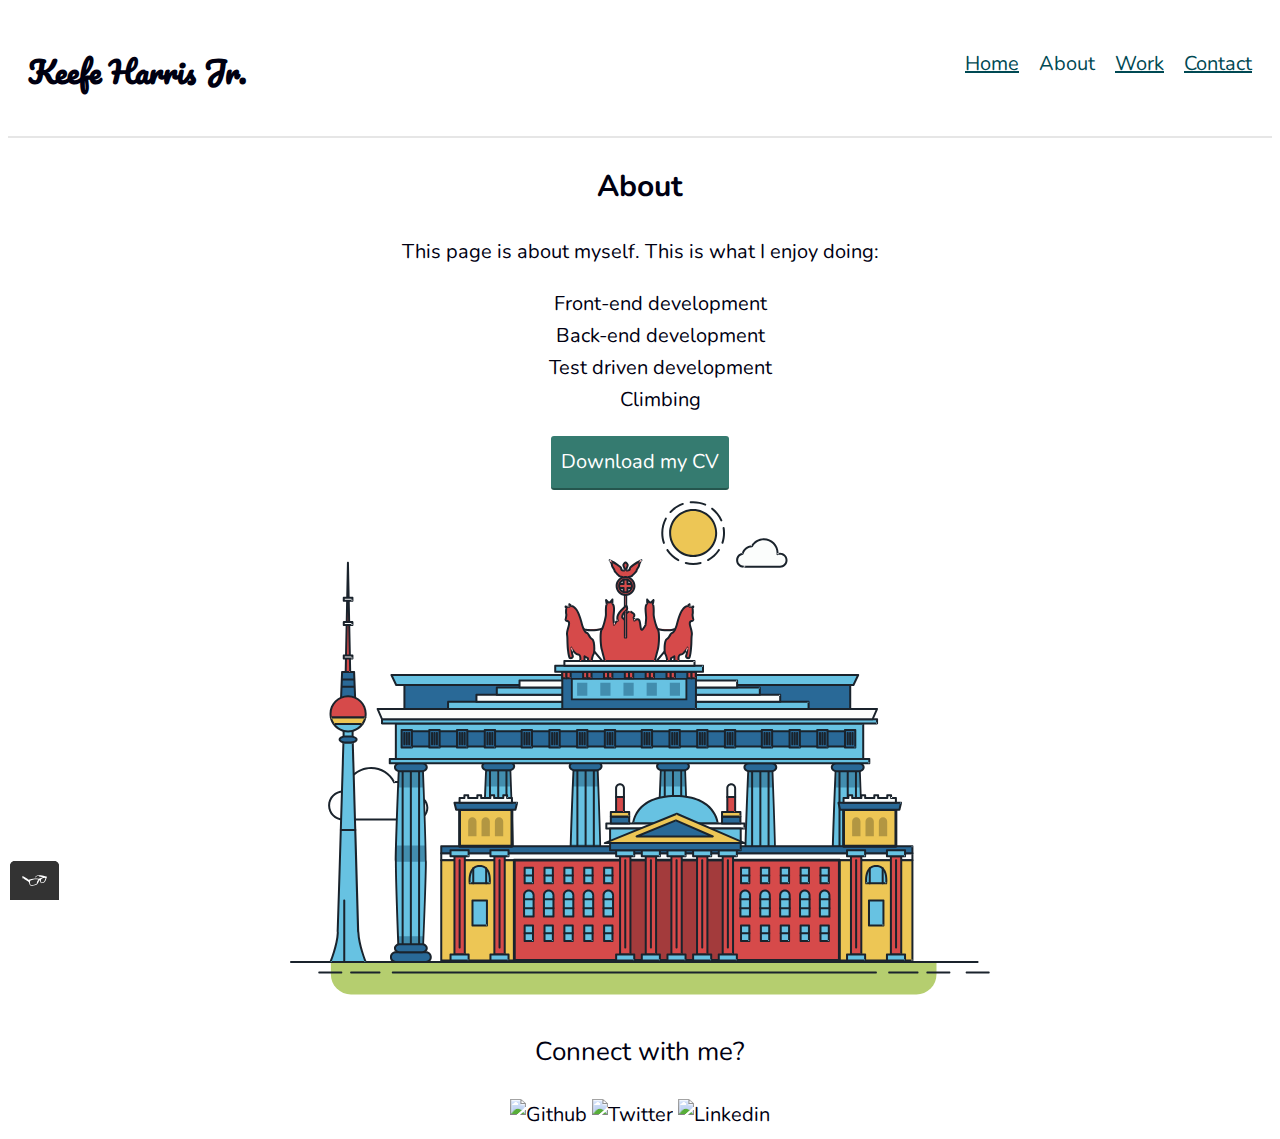
==== commit c92144ea: "Update about.html" ====
--- a/about.html
+++ b/about.html
@@ -1,11 +1,10 @@
 <!DOCTYPE html>
-<html>
+<html lang="en">
     <head>
         <meta charset="utf-8">
-        <title>My First Website</title>
+        <title>Learn more about Keefe Harris</title>
         <script src="js/tota11y.min.js"></script>
         <meta name="viewport" content="width=device-width, initial-scale=1">
-        <!--This tag gives the browser instructions on how to control the page's dimensions and scaling-->
         <link rel="icon" href="img/favicomatic/favicon.ico" type="image/x-icon" />
         <link rel="stylesheet" type="text/css" href="https://cdnjs.cloudflare.com/ajax/libs/normalize/8.0.1/normalize.min.css">
         <link rel="preconnect" href="https://fonts.gstatic.com" crossorigin>
@@ -15,7 +14,6 @@
         <link rel="stylesheet" type="text/css" href="css/styles.css">
         <link rel="stylesheet" type="text/css" href="css/style.production.css">
     </head>
-    
     <body>
         <header class="page-header">
             <h1>Keefe Harris Jr.</h1>
@@ -38,7 +36,7 @@
 
         <section class="profile">
             <div class="biography">
-                <h1>About</h1>
+                <h2>About</h2>
                 <p>This page is about myself. This is what I enjoy doing:</p>
                 <ul>
                     <li>Front-end development</li>
--- a/css/styles.css
+++ b/css/styles.css
@@ -162,9 +162,17 @@
 /****************
 index.html styles
 *****************/
-
-
-
+.index-body {
+  text-align: center;
+  padding-left: 20px;
+  padding-right: 20px;
+}
+
+.index-body img {
+  height: 500px;
+  width: 350px;
+  border-radius: 50%;
+}
 
 /****************
 about.html styles
@@ -324,6 +332,10 @@
   }
 }
 
+.intro {
+  text-align: center;
+}
+
 
 /******************
 contact.html styles
@@ -339,8 +351,12 @@
   clear: both;
 }
 
-
-
-
-
-
+.contact-message{
+  text-align: center;
+}
+
+
+
+
+
+
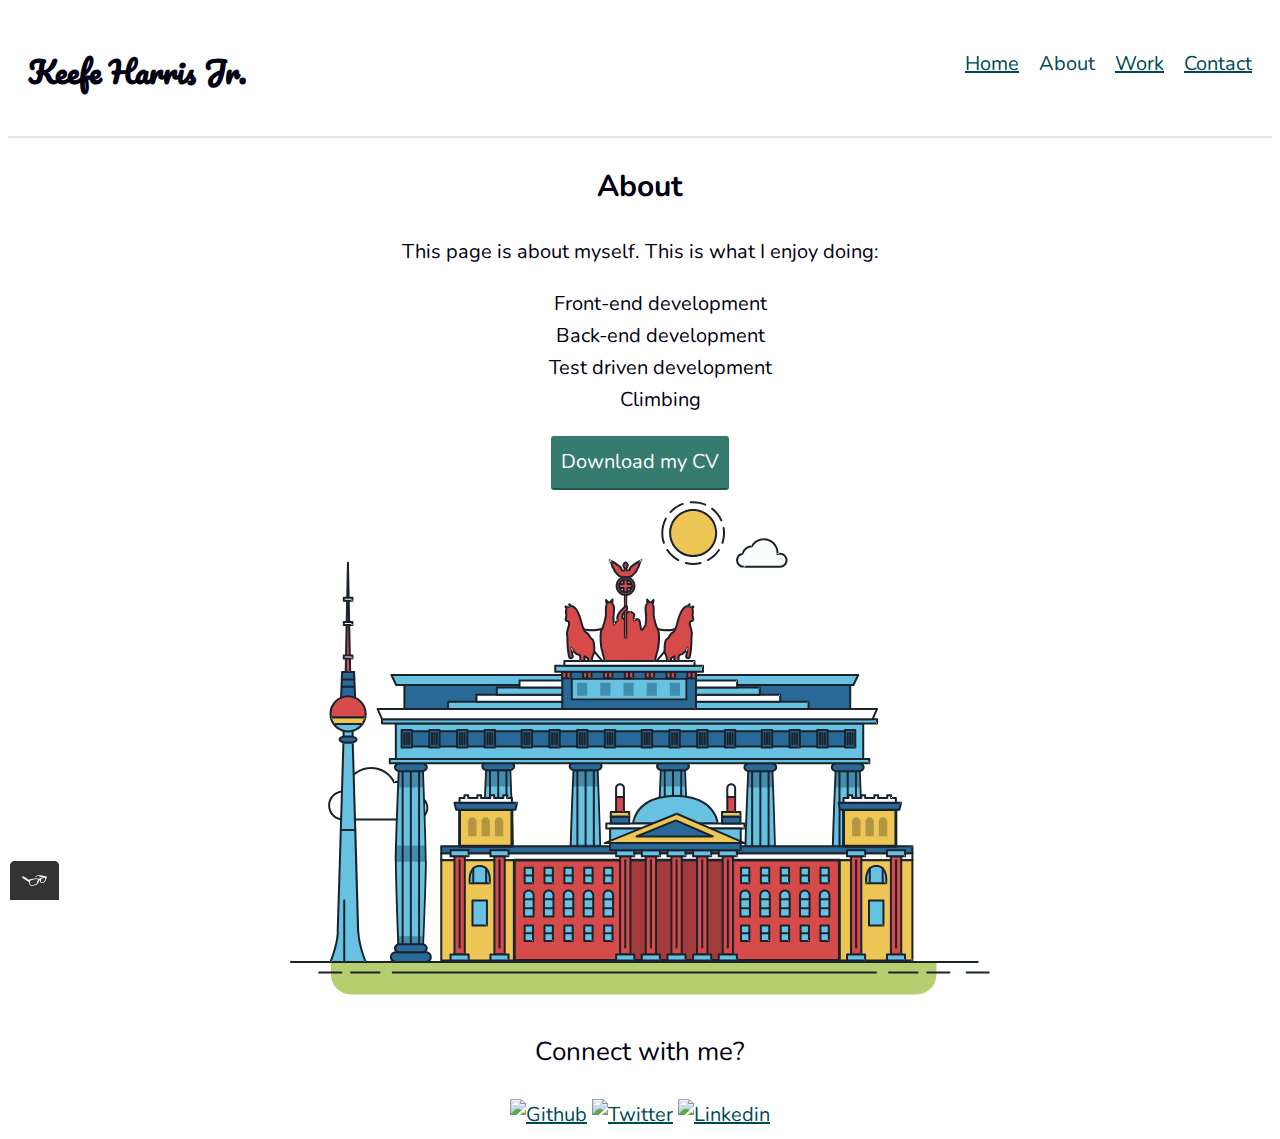
==== commit 6ff46b8e: "Update about.html" ====
--- a/about.html
+++ b/about.html
@@ -985,9 +985,9 @@
         <footer class="page-footer">
             <p>Connect with me?</p>
             <div class="social-media">
-                <img src="https://img.icons8.com/cute-clipart/64/000000/github.png" alt="Github"/>
-                <img src="https://img.icons8.com/cute-clipart/64/000000/twitter.png" alt="Twitter"/>
-                <img src="https://img.icons8.com/cute-clipart/64/000000/linkedin.png" alt="Linkedin"/>
+                <a href="https://github.com/keefeharris/portfolio-website"><img src="https://img.icons8.com/cute-clipart/64/000000/github.png" alt="Github"/></a>
+                <a href="https://twitter.com/keefeharrisjr"><img src="https://img.icons8.com/cute-clipart/64/000000/twitter.png" alt="Twitter"/></a>
+                <a href="https://www.linkedin.com/in/keefe-harris-a0930381/"><img src="https://img.icons8.com/cute-clipart/64/000000/linkedin.png" alt="Linkedin"/></a>
             </div>
         </footer>
     </body>
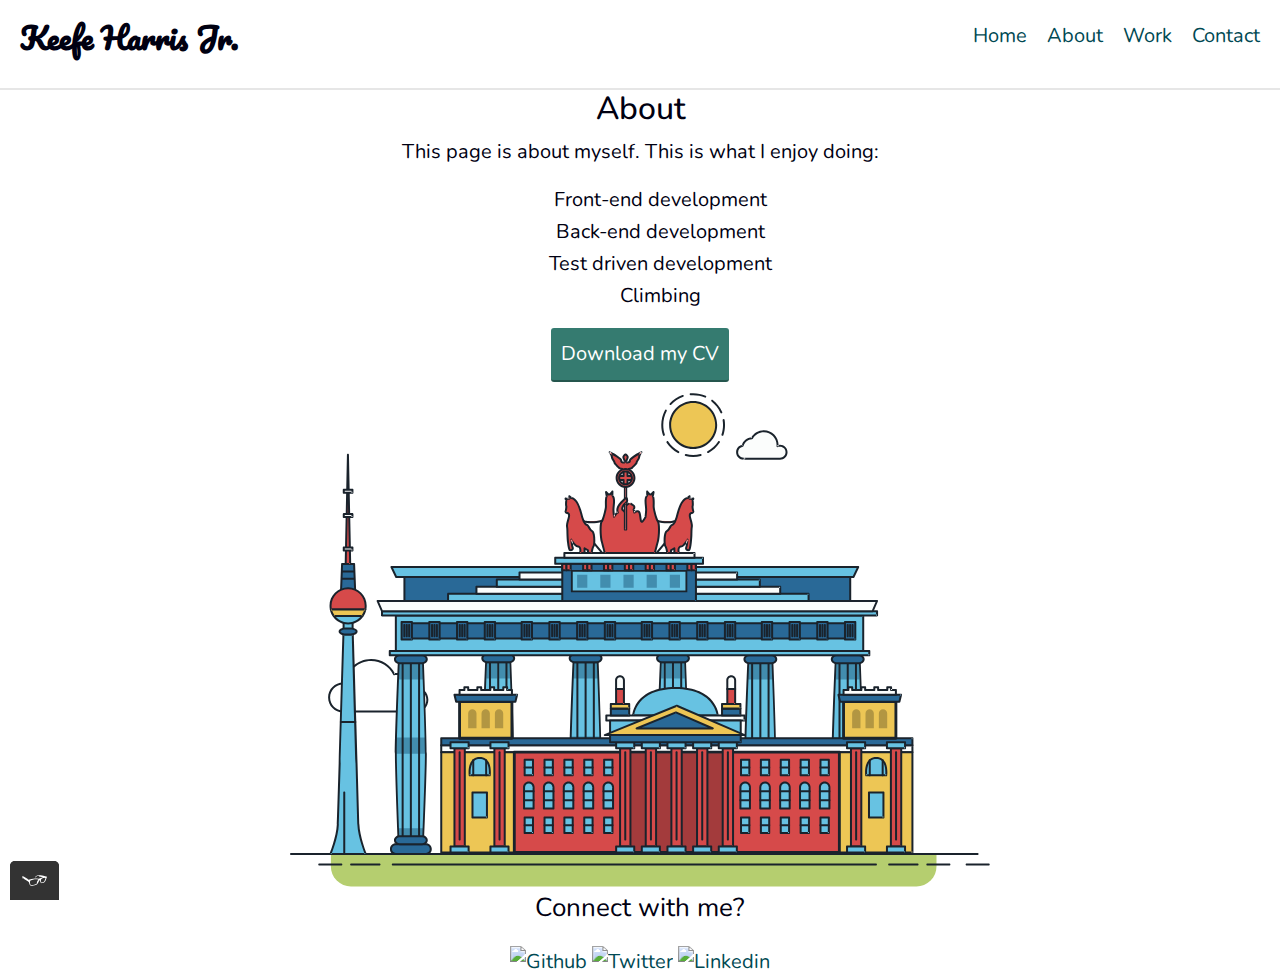
==== commit 96a36f42: "Update about.html" ====
--- a/about.html
+++ b/about.html
@@ -1,994 +1,2184 @@
 <!DOCTYPE html>
 <html lang="en">
-    <head>
-        <meta charset="utf-8">
-        <title>Learn more about Keefe Harris</title>
-        <script src="js/tota11y.min.js"></script>
-        <meta name="viewport" content="width=device-width, initial-scale=1">
-        <link rel="icon" href="img/favicomatic/favicon.ico" type="image/x-icon" />
-        <link rel="stylesheet" type="text/css" href="https://cdnjs.cloudflare.com/ajax/libs/normalize/8.0.1/normalize.min.css">
-        <link rel="preconnect" href="https://fonts.gstatic.com" crossorigin>
-        <link href="https://fonts.googleapis.com/css2?family=Nunito:ital,wght@0,200;0,300;0,400;0,700;1,200;1,300;1,400;1,700&display=swap" rel="stylesheet">
-        <link rel="preconnect" href="https://fonts.gstatic.com" crossorigin>
-        <link href="https://fonts.googleapis.com/css2?family=Pacifico&display=swap" rel="stylesheet">
-        <link rel="stylesheet" type="text/css" href="css/styles.css">
-        <link rel="stylesheet" type="text/css" href="css/style.production.css">
-    </head>
-    <body>
-        <header class="page-header">
-            <h1>Keefe Harris Jr.</h1>
-            <nav class="main-navigation page-header__item">
-                <ul role="menubar" class="navigation-list">
-                    <li role="presentation">
-                        <a href="index.html" role="menuitem" class="navigation-list__item">Home</a>
-                    </li>
-                    <li role="presentation">
-                        <a href="about.html" role="menuitem" class="navigation-list__item navigation-list__item--active">About</a>
-                    </li>
-                    <li role="presentation">
-                        <a href="work.html" role="menuitem" class="navigation-list__item">Work</a>
-                    </li>
-                    <li role="presentation">
-                        <a href="contact.html" role="menuitem" class="navigation-list__item">Contact</a>
-                </ul>
-            </nav>
-        </header>
+  <head>
+    <meta charset="utf-8" />
+    <title>Learn more about Keefe Harris</title>
+    <script src="js/tota11y.min.js"></script>
+    <meta name="viewport" content="width=device-width, initial-scale=1" />
+    <link
+      rel="stylesheet"
+      href="https://stackpath.bootstrapcdn.com/bootstrap/4.3.1/css/bootstrap.min.css"
+      integrity="sha384-ggOyR0iXCbMQv3Xipma34MD+dH/1fQ784/j6cY/iJTQUOhcWr7x9JvoRxT2MZw1T"
+      crossorigin="anonymous"
+    />
+    <link
+      rel="stylesheet"
+      type="text/css"
+      href="https://cdnjs.cloudflare.com/ajax/libs/normalize/8.0.1/normalize.min.css"
+    />
+    <link rel="preconnect" href="https://fonts.gstatic.com" crossorigin />
+    <link
+      href="https://fonts.googleapis.com/css2?family=Nunito:ital,wght@0,200;0,300;0,400;0,700;1,200;1,300;1,400;1,700&display=swap"
+      rel="stylesheet"
+    />
+    <link rel="preconnect" href="https://fonts.gstatic.com" crossorigin />
+    <link
+      href="https://fonts.googleapis.com/css2?family=Pacifico&display=swap"
+      rel="stylesheet"
+    />
+    <link rel="stylesheet" type="text/css" href="css/styles.css" />
+    <link rel="stylesheet" type="text/css" href="css/style.production.css" />
+  </head>
+  <body>
+    <header class="page-header">
+      <h1>Keefe Harris Jr.</h1>
+      <nav class="main-navigation page-header__item">
+        <ul role="menubar" class="navigation-list">
+          <li role="presentation">
+            <a href="index.html" role="menuitem" class="navigation-list__item"
+              >Home</a
+            >
+          </li>
+          <li role="presentation">
+            <a
+              href="about.html"
+              role="menuitem"
+              class="navigation-list__item navigation-list__item--active"
+              >About</a
+            >
+          </li>
+          <li role="presentation">
+            <a href="work.html" role="menuitem" class="navigation-list__item"
+              >Work</a
+            >
+          </li>
+          <li role="presentation">
+            <a href="contact.html" role="menuitem" class="navigation-list__item"
+              >Contact</a
+            >
+          </li>
+        </ul>
+      </nav>
+    </header>
 
-        <section class="profile">
-            <div class="biography">
-                <h2>About</h2>
-                <p>This page is about myself. This is what I enjoy doing:</p>
-                <ul>
-                    <li>Front-end development</li>
-                    <li>Back-end development</li>
-                    <li>Test driven development</li>
-                    <li>Climbing</li>
-                </ul>
+    <section class="profile">
+      <div class="biography">
+        <h2>About</h2>
+        <p>This page is about myself. This is what I enjoy doing:</p>
+        <ul>
+          <li>Front-end development</li>
+          <li>Back-end development</li>
+          <li>Test driven development</li>
+          <li>Climbing</li>
+        </ul>
 
-                <a href="files/cv.pdf" class="button" download>Download my CV</a>  
-            </div>
-            <svg xmlns="http://www.w3.org/2000/svg" class="berlin-illustration" height="505" viewBox="0 0 700 505" xmlns:xlink="http://www.w3.org/1999/xlink">
-                <defs>
-                    <polygon id="a" points=".06 231.917 .06 .929 688.717 .929 688.717 231.917" />
-                </defs>
-                <g fill="none" fill-rule="evenodd">
-                  <g transform="translate(0 241)" class="cloud-front">
-                  <path fill="#1A232C" d="M87.602,29 L87.602,28 C87.326,28.001 87.103,28.024 86.927,28.033 L86.979,29.031 L87.947,28.78 C85.741,20.282 78.041,14.002 68.852,14 C67.858,14 66.904,14.096 65.98,14.231 L66.125,15.22 L67.019,14.772 C62.626,6.015 53.567,0.001 43.102,0 C29.041,0.002 17.524,10.848 16.443,24.632 L17.44,24.71 L17.606,23.724 C16.803,23.589 15.969,23.5 15.102,23.5 C6.817,23.501 0.102,30.215 0.102,38.5 C0.102,46.785 6.817,53.499 15.102,53.5 L87.602,53.5 C94.644,53.499 100.351,47.792 100.352,40.75 C100.351,33.708 94.644,28.001 87.602,28 L87.602,30 C90.573,30 93.254,31.202 95.203,33.149 C97.15,35.097 98.351,37.778 98.352,40.75 C98.351,43.722 97.15,46.403 95.203,48.351 C93.254,50.298 90.573,51.5 87.602,51.5 L15.102,51.5 C11.509,51.5 8.265,50.046 5.909,47.692 C3.555,45.337 2.102,42.093 2.102,38.5 C2.102,34.907 3.555,31.663 5.909,29.308 C8.265,26.954 11.509,25.5 15.102,25.5 C15.831,25.5 16.553,25.575 17.273,25.697 C17.551,25.743 17.832,25.672 18.055,25.499 C18.277,25.325 18.414,25.07 18.436,24.789 C19.436,12.04 30.094,1.998 43.102,2 C52.786,1.999 61.163,7.564 65.231,15.669 C65.425,16.055 65.842,16.272 66.27,16.21 C67.132,16.084 67.988,16 68.852,16 C77.108,15.998 84.027,21.647 86.011,29.283 C86.13,29.741 86.557,30.054 87.031,30.03 C87.27,30.017 87.457,29.999 87.602,30 L87.602,29"
-                      transform="translate(38 36)" />
-                    </g>
-                    <path fill="#B5CE6F" d="M646.484,484.382 C646.484,489.501 644.531,494.62 640.627,498.525 C636.722,502.43 631.603,504.382 626.484,504.382 L60.873,504.382 C55.754,504.382 50.636,502.43 46.731,498.525 C42.826,494.62 40.873,489.501 40.873,484.382 L40.873,471.917 L646.484,471.917 L646.484,484.382"
-                    />
-                    <polyline fill="#67C2E2" points="334.824 185.029 101.449 185.029 106.209 195.08 563.438 195.08 568.2 185.029 334.824 185.029" />
-                    <path fill="#1A232C" d="M334.824,185.029 L334.824,184.029 L101.449,184.029 C101.104,184.029 100.788,184.203 100.604,184.494 C100.42,184.785 100.398,185.146 100.545,185.457 L105.306,195.508 C105.471,195.856 105.824,196.079 106.209,196.079 L563.438,196.079 C563.824,196.079 564.177,195.856 564.342,195.508 L569.104,185.457 C569.251,185.146 569.229,184.785 569.045,184.494 C568.861,184.203 568.544,184.029 568.2,184.029 L334.824,184.029 L334.824,186.029 L566.62,186.029 L562.806,194.08 L106.842,194.08 L103.029,186.029 L334.824,186.029 L334.824,185.029"
-                    />
-                    <polygon fill="#296997" points="114.416 218.974 560.222 218.974 560.222 195.08 114.416 195.08" />
-                    <path fill="#1A232C" d="M560.222,218.974 L560.222,217.974 L115.416,217.974 L115.416,196.079 L559.222,196.079 L559.222,218.974 L560.222,218.974 L560.222,217.974 L560.222,218.974 L561.222,218.974 L561.222,195.08 C561.222,194.816 561.115,194.559 560.929,194.372 C560.742,194.186 560.485,194.08 560.222,194.08 L114.416,194.08 C114.152,194.08 113.895,194.186 113.708,194.372 C113.522,194.559 113.416,194.816 113.416,195.08 L113.416,218.974 C113.416,219.237 113.522,219.495 113.708,219.681 C113.895,219.867 114.152,219.974 114.416,219.974 L560.222,219.974 C560.485,219.974 560.742,219.867 560.929,219.681 C561.115,219.495 561.222,219.237 561.222,218.974 L560.222,218.974"
-                    />
-                    <polygon fill="#67C2E2" points="105.85 269.08 573.225 269.08 573.225 233.398 105.85 233.398" />
-                    <path fill="#1A232C" d="M573.225,233.398 L573.225,232.398 L105.85,232.398 C105.587,232.398 105.329,232.505 105.143,232.691 C104.957,232.877 104.85,233.134 104.85,233.398 L104.85,269.08 C104.85,269.344 104.957,269.601 105.143,269.788 C105.329,269.974 105.587,270.08 105.85,270.08 L573.225,270.08 C573.488,270.08 573.745,269.974 573.932,269.788 C574.118,269.601 574.225,269.344 574.225,269.08 L574.225,233.398 C574.225,233.134 574.118,232.877 573.932,232.691 C573.745,232.505 573.488,232.398 573.225,232.398 L573.225,233.398 L572.225,233.398 L572.225,268.08 L106.85,268.08 L106.85,234.398 L573.225,234.398 L573.225,233.398 L572.225,233.398 L573.225,233.398"
-                    />
-                    <polygon fill="#296997" points="116.751 256.508 562.557 256.508 562.557 241.243 116.751 241.243" />
-                    <path fill="#1A232C" d="M562.557,256.508 L562.557,255.508 L117.75,255.508 L117.75,242.243 L561.557,242.243 L561.557,256.508 L562.557,256.508 L562.557,255.508 L562.557,256.508 L563.557,256.508 L563.557,241.243 C563.557,240.979 563.45,240.722 563.264,240.535 C563.078,240.349 562.82,240.243 562.557,240.243 L116.75,240.243 C116.487,240.243 116.23,240.349 116.043,240.535 C115.857,240.722 115.751,240.979 115.751,241.243 L115.751,256.508 C115.751,256.771 115.857,257.029 116.043,257.215 C116.23,257.401 116.487,257.508 116.751,257.508 L562.557,257.508 C562.82,257.508 563.077,257.401 563.264,257.215 C563.45,257.029 563.557,256.771 563.557,256.508 L562.557,256.508"
-                    />
-                    <polygon fill="#67C2E2" points="158.07 218.974 518.563 218.974 518.563 211.858 158.07 211.858" />
-                    <path fill="#1A232C" d="M518.563,211.858 L518.563,210.858 L158.07,210.858 C157.807,210.858 157.549,210.964 157.363,211.151 C157.177,211.337 157.07,211.594 157.07,211.858 L157.07,218.974 C157.07,219.237 157.177,219.495 157.363,219.681 C157.549,219.867 157.807,219.974 158.07,219.974 L518.563,219.974 C518.826,219.974 519.083,219.867 519.27,219.681 C519.456,219.495 519.562,219.237 519.562,218.974 L519.562,211.858 C519.562,211.594 519.456,211.337 519.27,211.151 C519.083,210.964 518.826,210.858 518.563,210.858 L518.563,211.858 L517.563,211.858 L517.563,217.974 L159.07,217.974 L159.07,212.858 L518.563,212.858 L518.563,211.858 L517.563,211.858 L518.563,211.858"
-                    />
-                    <polygon fill="#FBFDFC" points="186.438 211.858 490.194 211.858 490.194 204.741 186.438 204.741" />
-                    <path fill="#1A232C" d="M490.194,204.741 L490.194,203.741 L186.438,203.741 C186.175,203.741 185.917,203.848 185.731,204.034 C185.545,204.221 185.438,204.478 185.438,204.741 L185.438,211.858 C185.438,212.121 185.545,212.379 185.731,212.565 C185.917,212.751 186.175,212.858 186.438,212.858 L490.194,212.858 C490.458,212.858 490.715,212.751 490.902,212.565 C491.088,212.379 491.194,212.121 491.194,211.858 L491.194,204.741 C491.194,204.478 491.088,204.221 490.902,204.034 C490.715,203.848 490.458,203.741 490.194,203.741 L490.194,204.741 L489.194,204.741 L489.194,210.858 L187.438,210.858 L187.438,205.741 L490.194,205.741 L490.194,204.741 L489.194,204.741 L490.194,204.741"
-                    />
-                    <polygon fill="#67C2E2" points="206.805 204.741 469.828 204.741 469.828 197.624 206.805 197.624" />
-                    <path fill="#1A232C" d="M469.828,197.624 L469.828,196.624 L206.805,196.624 C206.541,196.624 206.284,196.731 206.098,196.917 C205.911,197.103 205.805,197.361 205.805,197.624 L205.805,204.741 C205.805,205.005 205.911,205.262 206.098,205.449 C206.284,205.635 206.541,205.741 206.805,205.741 L469.828,205.741 C470.091,205.741 470.349,205.635 470.535,205.449 C470.722,205.262 470.828,205.005 470.828,204.741 L470.828,197.624 C470.828,197.361 470.722,197.103 470.535,196.917 C470.349,196.731 470.091,196.624 469.828,196.624 L469.828,197.624 L468.828,197.624 L468.828,203.741 L207.805,203.741 L207.805,198.624 L469.828,198.624 L469.828,197.624 L468.828,197.624 L469.828,197.624"
-                    />
-                    <polygon fill="#FBFDFC" points="229.521 197.624 447.111 197.624 447.111 190.509 229.521 190.509" />
-                    <path fill="#1A232C" d="M447.111,190.509 L447.111,189.509 L229.521,189.509 C229.258,189.509 229,189.616 228.814,189.802 C228.628,189.988 228.521,190.246 228.521,190.509 L228.521,197.624 C228.521,197.888 228.628,198.145 228.814,198.332 C229,198.518 229.258,198.624 229.521,198.624 L447.111,198.624 C447.375,198.624 447.632,198.518 447.818,198.332 C448.005,198.145 448.111,197.888 448.111,197.624 L448.111,190.509 C448.111,190.246 448.005,189.988 447.818,189.802 C447.632,189.616 447.375,189.509 447.111,189.509 L447.111,190.509 L446.111,190.509 L446.111,196.624 L230.521,196.624 L230.521,191.509 L447.111,191.509 L447.111,190.509 L446.111,190.509 L447.111,190.509"
-                    />
-                    <path fill="#67C2E2" d="M135.607,355.447 C135.163,337.766 134.264,313.326 133.648,297.387 C133.274,287.721 133.004,281.18 133.004,281.18 L108.722,281.18 C108.722,281.18 108.452,287.721 108.079,297.387 C107.462,313.326 106.563,337.766 106.119,355.447 C105.953,362.059 105.85,367.732 105.85,371.653 L105.85,371.654 C105.85,386.117 107.243,424.332 108.089,446.189 C108.457,455.706 108.722,462.126 108.722,462.126 L133.004,462.126 C133.004,462.126 133.269,455.706 133.637,446.189 C134.482,424.332 135.876,386.117 135.876,371.654 L135.876,371.653 C135.876,367.732 135.773,362.059 135.607,355.447"
-                    />
-                    <path fill="#428DAE" d="M133.648 297.387L108.079 297.387C108.452 287.721 108.722 281.18 108.722 281.18L133.004 281.18C133.004 281.18 133.274 287.721 133.648 297.387M135.876 371.654L105.85 371.654 105.85 371.653C105.85 367.732 105.953 362.059 106.119 355.447L135.607 355.447C135.773 362.059 135.876 367.732 135.876 371.653L135.876 371.654M133.004 462.126L108.722 462.126C108.722 462.126 108.457 455.706 108.089 446.189L133.637 446.189C133.269 455.706 133.004 462.126 133.004 462.126"
-                    />
-                    <path fill="#1A232C" d="M109.612,461.199 L132.114,461.199 C132.447,453.007 134.949,390.886 134.949,371.653 C134.949,352.42 132.447,290.299 132.114,282.108 L109.612,282.108 C109.279,290.299 106.778,352.42 106.778,371.653 C106.778,390.886 109.279,453.007 109.612,461.199 Z M133.895,463.054 L107.832,463.054 L107.794,462.164 C107.766,461.466 104.922,392.193 104.922,371.653 C104.922,351.114 107.766,281.839 107.794,281.142 L107.832,280.252 L133.895,280.252 L133.931,281.142 C133.96,281.839 136.804,351.114 136.804,371.653 C136.804,392.193 133.96,461.466 133.931,462.164 L133.895,463.054 L133.895,463.054 Z"
-                    />
-                    <path fill="#1A232C" d="M111.638 281.18L111.638 462.126C111.638 462.679 112.086 463.126 112.638 463.126 113.19 463.126 113.638 462.679 113.638 462.126L113.638 281.18C113.638 280.628 113.19 280.18 112.638 280.18 112.086 280.18 111.638 280.628 111.638 281.18M119.863 281.18L119.863 462.126C119.863 462.679 120.311 463.126 120.863 463.126 121.416 463.126 121.863 462.679 121.863 462.126L121.863 281.18C121.863 280.628 121.416 280.18 120.863 280.18 120.311 280.18 119.863 280.628 119.863 281.18M128.088 281.18L128.088 462.126C128.088 462.679 128.536 463.126 129.088 463.126 129.64 463.126 130.088 462.679 130.088 462.126L130.088 281.18C130.088 280.628 129.64 280.18 129.088 280.18 128.536 280.18 128.088 280.628 128.088 281.18"
-                    />
-                    <path fill="#296997" d="M136.79,277.265 C136.79,279.418 134.675,281.18 132.09,281.18 L109.636,281.18 C107.051,281.18 104.936,279.418 104.936,277.265 C104.936,275.111 107.051,273.349 109.636,273.349 L132.09,273.349 C134.675,273.349 136.79,275.111 136.79,277.265"
-                    />
-                    <path fill="#1A232C" d="M136.79,277.265 L135.79,277.265 C135.789,278.005 135.433,278.704 134.769,279.262 C134.109,279.814 133.155,280.181 132.09,280.18 L109.636,280.18 C108.571,280.181 107.617,279.814 106.956,279.262 C106.293,278.704 105.936,278.005 105.936,277.265 C105.936,276.524 106.293,275.825 106.957,275.267 C107.617,274.715 108.571,274.348 109.636,274.349 L132.09,274.349 C133.155,274.348 134.109,274.716 134.769,275.267 C135.433,275.825 135.789,276.524 135.79,277.265 L137.79,277.265 C137.791,275.851 137.09,274.593 136.049,273.731 C135.006,272.863 133.61,272.35 132.09,272.349 L109.636,272.349 C108.116,272.35 106.72,272.863 105.676,273.731 C104.636,274.593 103.935,275.851 103.936,277.265 C103.935,278.678 104.636,279.937 105.677,280.798 C106.72,281.666 108.116,282.179 109.636,282.18 L132.09,282.18 C133.61,282.179 135.006,281.666 136.049,280.798 C137.09,279.937 137.791,278.678 137.79,277.265 L136.79,277.265"
-                    />
-                    <path fill="#296997" d="M140.775,467.217 C140.775,469.803 138.661,471.917 136.076,471.917 L105.65,471.917 C103.065,471.917 100.951,469.803 100.951,467.217 L100.951,466.825 C100.951,464.241 103.065,462.126 105.65,462.126 L136.076,462.126 C138.661,462.126 140.775,464.241 140.775,466.825 L140.775,467.217"
-                    />
-                    <path fill="#1A232C" d="M140.775,467.217 L139.775,467.217 C139.775,468.235 139.361,469.155 138.688,469.83 C138.013,470.503 137.093,470.917 136.076,470.917 L105.65,470.917 C104.633,470.917 103.713,470.504 103.038,469.83 C102.365,469.155 101.951,468.235 101.951,467.217 L101.951,466.825 C101.951,465.808 102.365,464.889 103.038,464.214 C103.713,463.54 104.633,463.127 105.65,463.126 L136.076,463.126 C137.093,463.127 138.013,463.54 138.688,464.214 C139.362,464.889 139.775,465.808 139.775,466.825 L139.775,467.217 L141.775,467.217 L141.775,466.825 C141.772,463.684 139.217,461.13 136.076,461.126 L105.65,461.126 C102.509,461.13 99.955,463.684 99.951,466.825 L99.951,467.217 C99.954,470.36 102.509,472.914 105.65,472.917 L136.076,472.917 C139.217,472.914 141.772,470.36 141.775,467.217 L140.775,467.217"
-                    />
-                    <path fill="#296997" d="M136.79,458.208 C136.79,460.363 134.675,462.126 132.09,462.126 L109.636,462.126 C107.051,462.126 104.936,460.363 104.936,458.208 C104.936,456.057 107.051,454.292 109.636,454.292 L132.09,454.292 C134.675,454.292 136.79,456.057 136.79,458.208"
-                    />
-                    <path fill="#1A232C" d="M136.79,458.208 L135.79,458.208 C135.789,458.949 135.432,459.649 134.769,460.207 C134.108,460.76 133.154,461.128 132.09,461.126 L109.636,461.126 C108.572,461.128 107.617,460.76 106.957,460.207 C106.293,459.649 105.936,458.949 105.936,458.208 C105.936,457.47 106.293,456.77 106.957,456.212 C107.617,455.659 108.572,455.291 109.636,455.292 L132.09,455.292 C133.154,455.291 134.108,455.659 134.769,456.212 C135.433,456.77 135.789,457.47 135.79,458.208 L137.79,458.208 C137.791,456.796 137.09,455.538 136.05,454.675 C135.006,453.808 133.61,453.294 132.09,453.292 L109.636,453.292 C108.115,453.294 106.719,453.808 105.676,454.675 C104.636,455.538 103.935,456.796 103.936,458.208 C103.935,459.622 104.636,460.881 105.676,461.743 C106.72,462.611 108.116,463.125 109.636,463.126 L132.09,463.126 C133.61,463.125 135.006,462.611 136.05,461.743 C137.09,460.881 137.791,459.622 137.79,458.208 L136.79,458.208"
-                    />
-                    <path fill="#67C2E2" d="M572.471,355.447 C572.025,337.766 571.126,313.326 570.51,297.387 C570.137,287.721 569.867,281.18 569.867,281.18 L545.585,281.18 C545.585,281.18 545.315,287.721 544.942,297.387 C544.326,313.326 543.427,337.766 542.981,355.447 C542.815,362.059 542.713,367.732 542.713,371.653 L542.713,371.654 C542.713,386.117 544.107,424.332 544.952,446.189 C545.32,455.706 545.585,462.126 545.585,462.126 L569.867,462.126 C569.867,462.126 570.132,455.706 570.499,446.189 C571.346,424.332 572.739,386.117 572.739,371.654 L572.739,371.653 C572.739,367.732 572.637,362.059 572.471,355.447"
-                    />
-                    <path fill="#428DAE" d="M569.582 297.387L566.951 297.387 566.951 282.108 568.977 282.108C569.063 284.206 569.29 289.841 569.582 297.387M564.951 297.387L545.871 297.387C546.162 289.841 546.39 284.206 546.476 282.108L564.951 282.108 564.951 297.387M571.8 369.187L566.951 369.187 566.951 356.265 571.562 356.265C571.685 361.272 571.771 365.701 571.8 369.187M564.951 369.187L543.653 369.187C543.684 365.512 543.777 360.79 543.912 355.447L553.551 355.447 553.551 356.265 564.951 356.265 564.951 369.187"
-                    />
-                    <path fill="#1A232C" d="M546.476,461.199 L568.977,461.199 C569.31,453.007 571.812,390.886 571.812,371.653 C571.812,352.42 569.31,290.299 568.977,282.108 L546.476,282.108 C546.142,290.299 543.642,352.42 543.642,371.653 C543.642,390.886 546.142,453.007 546.476,461.199 M570.758,463.054 L544.694,463.054 L544.658,462.164 C544.629,461.466 541.785,392.193 541.785,371.653 C541.785,351.114 544.629,281.839 544.658,281.142 L544.694,280.252 L570.758,280.252 L570.795,281.142 C570.823,281.839 573.667,351.114 573.667,371.653 C573.667,392.193 570.823,461.466 570.795,462.164 L570.758,463.054"
-                    />
-                    <path fill="#1A232C" d="M548.501 281.18L548.501 462.126C548.501 462.679 548.949 463.126 549.501 463.126 550.053 463.126 550.501 462.679 550.501 462.126L550.501 281.18C550.501 280.628 550.053 280.18 549.501 280.18 548.949 280.18 548.501 280.628 548.501 281.18M556.727 281.18L556.727 462.126C556.727 462.679 557.174 463.126 557.727 463.126 558.279 463.126 558.727 462.679 558.727 462.126L558.727 281.18C558.727 280.628 558.279 280.18 557.727 280.18 557.174 280.18 556.727 280.628 556.727 281.18M564.951 281.18L564.951 462.126C564.951 462.679 565.399 463.126 565.951 463.126 566.503 463.126 566.951 462.679 566.951 462.126L566.951 281.18C566.951 280.628 566.503 280.18 565.951 280.18 565.399 280.18 564.951 280.628 564.951 281.18"
-                    />
-                    <path fill="#296997" d="M573.653,277.265 C573.653,279.418 571.537,281.18 568.953,281.18 L546.499,281.18 C543.915,281.18 541.799,279.418 541.799,277.265 C541.799,275.111 543.915,273.349 546.499,273.349 L568.953,273.349 C571.537,273.349 573.653,275.111 573.653,277.265"
-                    />
-                    <path fill="#1A232C" d="M573.653,277.265 L572.653,277.265 C572.653,278.005 572.296,278.704 571.632,279.262 C570.972,279.814 570.017,280.181 568.953,280.18 L546.499,280.18 C545.435,280.181 544.48,279.814 543.82,279.262 C543.156,278.704 542.8,278.005 542.799,277.265 C542.8,276.525 543.156,275.825 543.82,275.267 C544.481,274.715 545.435,274.348 546.499,274.349 L568.953,274.349 C570.017,274.348 570.972,274.715 571.632,275.267 C572.296,275.825 572.653,276.525 572.653,277.265 L574.653,277.265 C574.654,275.851 573.953,274.593 572.912,273.731 C571.869,272.863 570.473,272.35 568.953,272.349 L546.499,272.349 C544.979,272.35 543.583,272.863 542.54,273.731 C541.499,274.593 540.798,275.851 540.799,277.265 C540.798,278.679 541.499,279.937 542.54,280.798 C543.583,281.666 544.979,282.179 546.499,282.18 L568.953,282.18 C570.473,282.179 571.869,281.666 572.912,280.798 C573.953,279.937 574.654,278.679 574.653,277.265 L573.653,277.265"
-                    />
-                    <path fill="#296997" d="M577.639,467.217 C577.639,469.803 575.524,471.917 572.938,471.917 L542.514,471.917 C539.929,471.917 537.813,469.803 537.813,467.217 L537.813,466.825 C537.813,464.241 539.929,462.126 542.514,462.126 L572.938,462.126 C575.524,462.126 577.639,464.241 577.639,466.825 L577.639,467.217"
-                    />
-                    <path fill="#1A232C" d="M577.639,467.217 L576.639,467.217 C576.638,468.235 576.225,469.155 575.551,469.83 C574.876,470.503 573.956,470.917 572.938,470.917 L542.514,470.917 C541.497,470.917 540.576,470.503 539.901,469.83 C539.227,469.155 538.814,468.234 538.813,467.217 L538.813,466.825 C538.814,465.808 539.227,464.889 539.901,464.214 C540.576,463.54 541.497,463.127 542.514,463.126 L572.938,463.126 C573.956,463.127 574.876,463.54 575.551,464.214 C576.225,464.888 576.638,465.808 576.639,466.825 L576.639,467.217 L578.639,467.217 L578.639,466.825 C578.635,463.684 576.081,461.13 572.938,461.126 L542.514,461.126 C539.372,461.13 536.817,463.684 536.813,466.825 L536.813,467.217 C536.817,470.36 539.372,472.914 542.514,472.917 L572.938,472.917 C576.081,472.914 578.635,470.359 578.639,467.217 L577.639,467.217"
-                    />
-                    <path fill="#296997" d="M573.653,458.208 C573.653,460.363 571.537,462.126 568.953,462.126 L546.499,462.126 C543.915,462.126 541.799,460.363 541.799,458.208 C541.799,456.057 543.915,454.292 546.499,454.292 L568.953,454.292 C571.537,454.292 573.653,456.057 573.653,458.208"
-                    />
-                    <path fill="#1A232C" d="M573.653,458.208 L572.653,458.208 C572.653,458.949 572.296,459.649 571.632,460.207 C570.971,460.76 570.017,461.128 568.953,461.126 L546.499,461.126 C545.435,461.128 544.481,460.76 543.82,460.207 C543.157,459.649 542.799,458.949 542.799,458.208 C542.799,457.47 543.156,456.77 543.82,456.212 C544.481,455.659 545.435,455.291 546.499,455.292 L568.953,455.292 C570.017,455.291 570.971,455.659 571.632,456.212 C572.296,456.77 572.653,457.47 572.653,458.208 L574.653,458.208 C574.654,456.796 573.953,455.538 572.912,454.675 C571.869,453.808 570.473,453.294 568.953,453.292 L546.499,453.292 C544.979,453.294 543.583,453.808 542.54,454.675 C541.499,455.538 540.798,456.796 540.799,458.208 C540.798,459.622 541.499,460.881 542.54,461.743 C543.583,462.611 544.979,463.125 546.499,463.126 L568.953,463.126 C570.473,463.125 571.869,462.611 572.912,461.743 C573.953,460.881 574.654,459.622 574.653,458.208 L573.653,458.208"
-                    />
-                    <path fill="#67C2E2" d="M485.098,355.447 C484.654,337.766 483.753,313.326 483.137,297.387 C482.764,287.721 482.494,281.18 482.494,281.18 L458.213,281.18 C458.213,281.18 457.942,287.721 457.569,297.387 C456.953,313.326 456.055,337.766 455.608,355.447 C455.443,362.059 455.34,367.732 455.34,371.653 L455.34,371.654 C455.34,386.117 456.733,424.332 457.58,446.189 C457.948,455.706 458.213,462.126 458.213,462.126 L482.494,462.126 C482.494,462.126 482.759,455.706 483.126,446.189 C483.973,424.332 485.366,386.117 485.366,371.654 L485.366,371.653 C485.366,367.732 485.265,362.059 485.098,355.447"
-                    />
-                    <path fill="#428DAE" d="M483.137 297.387L457.569 297.387C457.942 287.721 458.213 281.18 458.213 281.18L482.494 281.18C482.494 281.18 482.764 287.721 483.137 297.387M485.355 369.187L455.351 369.187C455.382 365.502 455.475 360.78 455.608 355.447L485.098 355.447C485.232 360.78 485.325 365.502 485.355 369.187"
-                    />
-                    <path fill="#1A232C" d="M459.103,461.199 L481.605,461.199 C481.938,453.007 484.439,390.886 484.439,371.653 C484.439,352.42 481.938,290.299 481.605,282.108 L459.103,282.108 C458.769,290.299 456.268,352.42 456.268,371.653 C456.268,390.886 458.769,453.007 459.103,461.199 Z M483.386,463.054 L457.321,463.054 L457.285,462.164 C457.256,461.466 454.412,392.193 454.412,371.653 C454.412,351.114 457.256,281.839 457.285,281.142 L457.321,280.252 L483.386,280.252 L483.422,281.142 C483.45,281.839 486.294,351.114 486.294,371.653 C486.294,392.193 483.45,461.466 483.422,462.164 L483.386,463.054 L483.386,463.054 Z"
-                    />
-                    <path fill="#1A232C" d="M461.128 281.18L461.128 462.126C461.128 462.679 461.576 463.126 462.128 463.126 462.68 463.126 463.128 462.679 463.128 462.126L463.128 281.18C463.128 280.628 462.68 280.18 462.128 280.18 461.576 280.18 461.128 280.628 461.128 281.18M469.354 281.18L469.354 462.126C469.354 462.679 469.801 463.126 470.354 463.126 470.906 463.126 471.354 462.679 471.354 462.126L471.354 281.18C471.354 280.628 470.906 280.18 470.354 280.18 469.801 280.18 469.354 280.628 469.354 281.18M477.578 281.18L477.578 462.126C477.578 462.679 478.026 463.126 478.578 463.126 479.13 463.126 479.578 462.679 479.578 462.126L479.578 281.18C479.578 280.628 479.13 280.18 478.578 280.18 478.026 280.18 477.578 280.628 477.578 281.18"
-                    />
-                    <path fill="#296997" d="M486.281,277.265 C486.281,279.418 484.164,281.18 481.58,281.18 L459.126,281.18 C456.542,281.18 454.426,279.418 454.426,277.265 C454.426,275.111 456.542,273.349 459.126,273.349 L481.58,273.349 C484.164,273.349 486.281,275.111 486.281,277.265"
-                    />
-                    <path fill="#1A232C" d="M486.281,277.265 L485.281,277.265 C485.281,278.005 484.924,278.704 484.26,279.262 C483.599,279.814 482.644,280.181 481.58,280.18 L459.126,280.18 C458.062,280.181 457.107,279.814 456.447,279.262 C455.783,278.704 455.427,278.005 455.426,277.265 C455.427,276.525 455.783,275.825 456.447,275.267 C457.108,274.715 458.062,274.348 459.126,274.349 L481.58,274.349 C482.644,274.348 483.599,274.716 484.26,275.268 C484.924,275.825 485.281,276.525 485.281,277.265 L487.281,277.265 C487.282,275.851 486.58,274.593 485.54,273.731 C484.496,272.863 483.1,272.35 481.58,272.349 L459.126,272.349 C457.606,272.35 456.21,272.863 455.167,273.731 C454.126,274.593 453.425,275.851 453.426,277.265 C453.425,278.679 454.126,279.937 455.167,280.798 C456.21,281.666 457.606,282.179 459.126,282.18 L481.58,282.18 C483.1,282.179 484.496,281.666 485.54,280.799 C486.58,279.937 487.282,278.679 487.281,277.265 L486.281,277.265"
-                    />
-                    <path fill="#296997" d="M490.266,467.217 C490.266,469.803 488.151,471.917 485.565,471.917 L455.141,471.917 C452.556,471.917 450.44,469.803 450.44,467.217 L450.44,466.825 C450.44,464.241 452.556,462.126 455.141,462.126 L485.565,462.126 C488.151,462.126 490.266,464.241 490.266,466.825 L490.266,467.217"
-                    />
-                    <path fill="#1A232C" d="M490.266,467.217 L489.266,467.217 C489.265,468.235 488.852,469.155 488.178,469.83 C487.503,470.503 486.583,470.917 485.565,470.917 L455.141,470.917 C454.124,470.917 453.203,470.503 452.528,469.83 C451.854,469.155 451.441,468.234 451.44,467.217 L451.44,466.825 C451.441,465.808 451.854,464.889 452.528,464.214 C453.203,463.54 454.124,463.127 455.141,463.126 L485.565,463.126 C486.583,463.127 487.503,463.54 488.178,464.214 C488.852,464.888 489.265,465.808 489.266,466.825 L489.266,467.217 L491.266,467.217 L491.266,466.825 C491.262,463.684 488.708,461.13 485.565,461.126 L455.141,461.126 C451.999,461.13 449.444,463.684 449.44,466.825 L449.44,467.217 C449.444,470.36 451.999,472.914 455.141,472.917 L485.565,472.917 C488.708,472.914 491.262,470.359 491.266,467.217 L490.266,467.217"
-                    />
-                    <path fill="#296997" d="M486.281,458.208 C486.281,460.363 484.164,462.126 481.58,462.126 L459.126,462.126 C456.542,462.126 454.426,460.363 454.426,458.208 C454.426,456.057 456.542,454.292 459.126,454.292 L481.58,454.292 C484.164,454.292 486.281,456.057 486.281,458.208"
-                    />
-                    <path fill="#1A232C" d="M486.281,458.208 L485.281,458.208 C485.281,458.949 484.923,459.649 484.26,460.207 C483.599,460.76 482.644,461.128 481.58,461.126 L459.126,461.126 C458.062,461.128 457.108,460.76 456.447,460.207 C455.784,459.649 455.427,458.949 455.426,458.208 C455.426,457.47 455.783,456.77 456.447,456.212 C457.108,455.659 458.062,455.291 459.126,455.292 L481.58,455.292 C482.644,455.291 483.598,455.659 484.26,456.212 C484.924,456.77 485.281,457.47 485.281,458.208 L487.281,458.208 C487.282,456.795 486.58,455.538 485.54,454.675 C484.496,453.808 483.1,453.294 481.58,453.292 L459.126,453.292 C457.606,453.294 456.21,453.808 455.167,454.675 C454.126,455.538 453.425,456.796 453.426,458.208 C453.425,459.622 454.126,460.881 455.167,461.743 C456.21,462.611 457.606,463.125 459.126,463.126 L481.58,463.126 C483.1,463.125 484.496,462.611 485.54,461.743 C486.581,460.881 487.282,459.622 487.281,458.208 L486.281,458.208"
-                    />
-                    <path fill="#67C2E2" d="M397.726,354.466 C397.28,336.787 396.381,312.346 395.765,296.407 C395.392,286.742 395.122,280.2 395.122,280.2 L370.84,280.2 C370.84,280.2 370.57,286.742 370.197,296.407 C369.581,312.346 368.682,336.787 368.236,354.466 C368.07,361.078 367.968,366.751 367.968,370.672 L367.968,370.673 C367.968,385.136 369.361,423.352 370.207,445.208 C370.575,454.726 370.84,461.146 370.84,461.146 L395.122,461.146 C395.122,461.146 395.386,454.726 395.754,445.208 C396.601,423.352 397.994,385.136 397.994,370.673 L397.994,370.672 C397.994,366.751 397.892,361.078 397.726,354.466"
-                    />
-                    <path fill="#428DAE" d="M394.837 296.407L392.206 296.407 392.206 281.127 394.233 281.127C394.318 283.225 394.545 288.861 394.837 296.407L394.837 296.407zM383.981 296.407L390.206 296.407 390.206 281.127 383.981 281.127 383.981 296.407zM375.756 296.407L381.98 296.407 381.98 281.127 375.756 281.127 375.756 296.407zM373.756 296.407L371.126 296.407C371.417 288.861 371.645 283.225 371.73 281.127L373.756 281.127 373.756 296.407 373.756 296.407zM397.062 369.187L392.206 369.187 392.206 354.466 396.796 354.466C396.943 360.298 397.041 365.389 397.062 369.187L397.062 369.187zM383.981 369.187L390.206 369.187 390.206 354.466 383.981 354.466 383.981 369.187zM375.756 369.187L381.98 369.187 381.98 354.466 375.756 354.466 375.756 369.187zM373.756 369.187L368.9 369.187C368.921 365.389 369.019 360.298 369.166 354.466L373.756 354.466 373.756 369.187 373.756 369.187z"
-                    />
-                    <path fill="#1A232C" d="M371.73,460.218 L394.233,460.218 C394.565,452.027 397.066,389.906 397.066,370.672 C397.066,351.44 394.565,289.319 394.233,281.127 L371.73,281.127 C371.397,289.319 368.895,351.44 368.895,370.672 C368.895,389.906 371.397,452.027 371.73,460.218 M396.013,462.074 L369.949,462.074 L369.912,461.184 C369.884,460.486 367.04,391.212 367.04,370.672 C367.04,350.133 369.884,280.859 369.912,280.162 L369.949,279.272 L396.013,279.272 L396.05,280.162 C396.078,280.859 398.922,350.133 398.922,370.672 C398.922,391.212 396.078,460.486 396.05,461.184 L396.013,462.074"
-                    />
-                    <path fill="#1A232C" d="M373.756 280.2L373.756 461.146C373.756 461.698 374.203 462.146 374.756 462.146 375.308 462.146 375.756 461.698 375.756 461.146L375.756 280.2C375.756 279.647 375.308 279.2 374.756 279.2 374.203 279.2 373.756 279.647 373.756 280.2M381.98 280.2L381.98 461.146C381.98 461.698 382.428 462.146 382.98 462.146 383.533 462.146 383.981 461.698 383.981 461.146L383.981 280.2C383.981 279.647 383.533 279.2 382.98 279.2 382.428 279.2 381.98 279.647 381.98 280.2M390.206 280.2L390.206 461.146C390.206 461.698 390.654 462.146 391.206 462.146 391.758 462.146 392.206 461.698 392.206 461.146L392.206 280.2C392.206 279.647 391.758 279.2 391.206 279.2 390.654 279.2 390.206 279.647 390.206 280.2"
-                    />
-                    <path fill="#296997" d="M398.908,276.285 C398.908,278.439 396.792,280.2 394.208,280.2 L371.754,280.2 C369.17,280.2 367.053,278.439 367.053,276.285 C367.053,274.13 369.17,272.369 371.754,272.369 L394.208,272.369 C396.792,272.369 398.908,274.13 398.908,276.285"
-                    />
-                    <path fill="#1A232C" d="M398.908,276.285 L397.908,276.285 C397.907,277.025 397.551,277.724 396.887,278.281 C396.227,278.833 395.272,279.201 394.208,279.2 L371.754,279.2 C370.69,279.201 369.735,278.833 369.074,278.281 C368.41,277.724 368.053,277.025 368.053,276.285 C368.053,275.544 368.41,274.845 369.074,274.287 C369.735,273.735 370.69,273.367 371.754,273.369 L394.208,273.369 C395.272,273.367 396.227,273.735 396.887,274.287 C397.551,274.844 397.907,275.544 397.908,276.285 L399.908,276.285 C399.909,274.871 399.208,273.612 398.167,272.75 C397.124,271.883 395.728,271.37 394.208,271.369 L371.754,271.369 C370.234,271.37 368.838,271.883 367.794,272.75 C366.754,273.612 366.052,274.871 366.053,276.285 C366.052,277.699 366.754,278.957 367.795,279.818 C368.838,280.686 370.234,281.198 371.754,281.2 L394.208,281.2 C395.728,281.198 397.123,280.686 398.167,279.818 C399.208,278.957 399.909,277.698 399.908,276.285 L398.908,276.285"
-                    />
-                    <path fill="#296997" d="M402.894,466.237 C402.894,468.823 400.779,470.937 398.193,470.937 L367.768,470.937 C365.183,470.937 363.068,468.823 363.068,466.237 L363.068,465.844 C363.068,463.26 365.183,461.146 367.768,461.146 L398.193,461.146 C400.779,461.146 402.894,463.26 402.894,465.844 L402.894,466.237"
-                    />
-                    <path fill="#1A232C" d="M402.894,466.237 L401.894,466.237 C401.893,467.254 401.48,468.174 400.806,468.849 C400.131,469.523 399.211,469.937 398.193,469.937 L367.768,469.937 C366.751,469.937 365.831,469.523 365.156,468.849 C364.482,468.174 364.069,467.254 364.068,466.237 L364.068,465.844 C364.069,464.828 364.482,463.908 365.156,463.233 C365.831,462.56 366.751,462.146 367.768,462.146 L398.193,462.146 C399.211,462.146 400.131,462.56 400.806,463.233 C401.48,463.908 401.893,464.828 401.894,465.844 L401.894,466.237 L403.894,466.237 L403.894,465.844 C403.89,462.703 401.336,460.15 398.193,460.146 L367.768,460.146 C364.626,460.15 362.072,462.703 362.068,465.844 L362.068,466.237 C362.072,469.379 364.626,471.933 367.768,471.937 L398.193,471.937 C401.336,471.933 403.89,469.379 403.894,466.237 L402.894,466.237"
-                    />
-                    <path fill="#296997" d="M398.908,457.228 C398.908,459.382 396.792,461.146 394.208,461.146 L371.754,461.146 C369.17,461.146 367.053,459.382 367.053,457.228 C367.053,455.077 369.17,453.312 371.754,453.312 L394.208,453.312 C396.792,453.312 398.908,455.077 398.908,457.228"
-                    />
-                    <path fill="#1A232C" d="M398.908,457.228 L397.908,457.228 C397.908,457.968 397.55,458.669 396.887,459.226 C396.226,459.779 395.272,460.147 394.208,460.146 L371.754,460.146 C370.69,460.147 369.736,459.779 369.074,459.226 C368.411,458.668 368.053,457.968 368.053,457.228 C368.053,456.489 368.41,455.789 369.074,455.231 C369.736,454.679 370.69,454.311 371.754,454.312 L394.208,454.312 C395.272,454.311 396.226,454.679 396.887,455.231 C397.551,455.789 397.908,456.489 397.908,457.228 L399.908,457.228 C399.909,455.815 399.208,454.557 398.167,453.695 C397.124,452.827 395.728,452.313 394.208,452.312 L371.754,452.312 C370.234,452.313 368.838,452.827 367.794,453.695 C366.754,454.557 366.052,455.815 366.053,457.228 C366.052,458.642 366.753,459.901 367.794,460.763 C368.838,461.631 370.234,462.145 371.754,462.146 L394.208,462.146 C395.728,462.145 397.124,461.631 398.167,460.763 C399.208,459.9 399.909,458.642 399.908,457.228 L398.908,457.228"
-                    />
-                    <path fill="#67C2E2" d="M310.353,354.466 C309.908,336.787 309.009,312.346 308.393,296.407 C308.019,286.742 307.75,280.2 307.75,280.2 L283.467,280.2 C283.467,280.2 283.198,286.742 282.824,296.407 C282.208,312.346 281.309,336.787 280.864,354.466 C280.698,361.078 280.596,366.751 280.596,370.672 L280.596,370.673 C280.596,385.136 281.989,423.352 282.834,445.208 C283.202,454.726 283.467,461.146 283.467,461.146 L307.75,461.146 C307.75,461.146 308.014,454.726 308.382,445.208 C309.228,423.352 310.622,385.136 310.622,370.673 L310.622,370.672 C310.622,366.751 310.518,361.078 310.353,354.466"
-                    />
-                    <path fill="#428DAE" d="M308.393 296.407L282.824 296.407C283.198 286.742 283.467 280.2 283.467 280.2L307.75 280.2C307.75 280.2 308.019 286.742 308.393 296.407M310.617 369.187L280.6 369.187C280.621 365.377 280.718 360.285 280.864 354.466L310.353 354.466C310.498 360.285 310.596 365.377 310.617 369.187"
-                    />
-                    <path fill="#1A232C" d="M284.357,460.218 L306.86,460.218 C307.193,452.027 309.694,389.906 309.694,370.672 C309.694,351.44 307.193,289.319 306.86,281.127 L284.357,281.127 C284.024,289.319 281.523,351.44 281.523,370.672 C281.523,389.906 284.024,452.027 284.357,460.218 Z M308.639,462.074 L282.576,462.074 L282.54,461.184 C282.511,460.486 279.668,391.212 279.668,370.672 C279.668,350.133 282.511,280.859 282.54,280.162 L282.576,279.272 L308.639,279.272 L308.677,280.162 C308.706,280.859 311.549,350.133 311.549,370.672 C311.549,391.212 308.706,460.486 308.677,461.184 L308.639,462.074 L308.639,462.074 Z"
-                    />
-                    <path fill="#1A232C" d="M286.383 280.2L286.383 461.146C286.383 461.698 286.831 462.146 287.383 462.146 287.936 462.146 288.383 461.698 288.383 461.146L288.383 280.2C288.383 279.647 287.936 279.2 287.383 279.2 286.831 279.2 286.383 279.647 286.383 280.2M294.608 280.2L294.608 461.146C294.608 461.698 295.056 462.146 295.608 462.146 296.161 462.146 296.608 461.698 296.608 461.146L296.608 280.2C296.608 279.647 296.161 279.2 295.608 279.2 295.056 279.2 294.608 279.647 294.608 280.2M302.834 280.2L302.834 461.146C302.834 461.698 303.281 462.146 303.834 462.146 304.386 462.146 304.834 461.698 304.834 461.146L304.834 280.2C304.834 279.647 304.386 279.2 303.834 279.2 303.281 279.2 302.834 279.647 302.834 280.2"
-                    />
-                    <path fill="#296997" d="M311.535,276.285 C311.535,278.439 309.42,280.2 306.836,280.2 L284.381,280.2 C281.797,280.2 279.681,278.439 279.681,276.285 C279.681,274.13 281.797,272.369 284.381,272.369 L306.836,272.369 C309.42,272.369 311.535,274.13 311.535,276.285"
-                    />
-                    <path fill="#1A232C" d="M311.535,276.285 L310.535,276.285 C310.534,277.025 310.177,277.724 309.514,278.282 C308.854,278.833 307.901,279.201 306.836,279.2 L284.381,279.2 C283.316,279.201 282.362,278.833 281.702,278.281 C281.038,277.724 280.681,277.025 280.681,276.285 C280.681,275.544 281.038,274.844 281.702,274.287 C282.362,273.735 283.317,273.367 284.381,273.369 L306.836,273.369 C307.9,273.367 308.854,273.735 309.514,274.287 C310.177,274.844 310.534,275.544 310.535,276.285 L312.535,276.285 C312.535,274.871 311.835,273.613 310.795,272.75 C309.751,271.883 308.356,271.37 306.836,271.369 L284.381,271.369 C282.861,271.37 281.465,271.883 280.422,272.75 C279.381,273.612 278.68,274.871 278.681,276.285 C278.68,277.698 279.381,278.957 280.422,279.818 C281.465,280.686 282.861,281.198 284.381,281.2 L306.836,281.2 C308.356,281.198 309.751,280.685 310.794,279.818 C311.835,278.956 312.535,277.698 312.535,276.285 L311.535,276.285"
-                    />
-                    <path fill="#296997" d="M315.522,466.237 C315.522,468.823 313.407,470.937 310.821,470.937 L280.396,470.937 C277.811,470.937 275.696,468.823 275.696,466.237 L275.696,465.844 C275.696,463.26 277.811,461.146 280.396,461.146 L310.821,461.146 C313.407,461.146 315.522,463.26 315.522,465.844 L315.522,466.237"
-                    />
-                    <path fill="#1A232C" d="M315.522,466.237 L314.522,466.237 C314.521,467.254 314.108,468.174 313.434,468.849 C312.759,469.523 311.838,469.937 310.821,469.937 L280.396,469.937 C279.379,469.937 278.458,469.523 277.783,468.849 C277.11,468.174 276.696,467.254 276.696,466.237 L276.696,465.844 C276.696,464.828 277.11,463.908 277.783,463.233 C278.458,462.56 279.379,462.146 280.396,462.146 L310.821,462.146 C311.838,462.146 312.759,462.56 313.434,463.233 C314.108,463.908 314.521,464.828 314.522,465.844 L314.522,466.237 L316.521,466.237 L316.521,465.844 C316.518,462.703 313.963,460.15 310.821,460.146 L280.396,460.146 C277.254,460.15 274.7,462.703 274.696,465.844 L274.696,466.237 C274.699,469.379 277.254,471.933 280.396,471.937 L310.821,471.937 C313.963,471.933 316.518,469.379 316.521,466.237 L315.522,466.237"
-                    />
-                    <path fill="#296997" d="M311.535,457.228 C311.535,459.382 309.42,461.146 306.836,461.146 L284.381,461.146 C281.797,461.146 279.681,459.382 279.681,457.228 C279.681,455.077 281.797,453.312 284.381,453.312 L306.836,453.312 C309.42,453.312 311.535,455.077 311.535,457.228"
-                    />
-                    <path fill="#1A232C" d="M311.535,457.228 L310.535,457.228 C310.534,457.969 310.177,458.669 309.514,459.227 C308.854,459.779 307.9,460.147 306.836,460.146 L284.381,460.146 C283.317,460.147 282.363,459.779 281.702,459.227 C281.038,458.669 280.681,457.968 280.681,457.228 C280.681,456.489 281.038,455.789 281.702,455.231 C282.363,454.679 283.317,454.311 284.381,454.312 L306.836,454.312 C307.9,454.311 308.854,454.679 309.514,455.231 C310.177,455.789 310.534,456.489 310.535,457.228 L312.535,457.228 C312.535,455.815 311.835,454.558 310.795,453.695 C309.752,452.827 308.356,452.313 306.836,452.312 L284.381,452.312 C282.861,452.313 281.465,452.827 280.422,453.695 C279.381,454.557 278.68,455.815 278.681,457.228 C278.68,458.642 279.381,459.9 280.422,460.763 C281.465,461.631 282.861,462.145 284.381,462.146 L306.836,462.146 C308.356,462.145 309.752,461.631 310.795,460.763 C311.835,459.9 312.535,458.641 312.535,457.228 L311.535,457.228"
-                    />
-                    <path fill="#67C2E2" d="M222.981,354.466 C222.535,336.787 221.636,312.346 221.02,296.407 C220.647,286.742 220.377,280.2 220.377,280.2 L196.094,280.2 C196.094,280.2 195.825,286.742 195.452,296.407 C194.835,312.346 193.936,336.787 193.491,354.466 C193.325,361.078 193.223,366.751 193.223,370.672 L193.223,370.673 C193.223,385.136 194.616,423.352 195.462,445.208 C195.83,454.726 196.094,461.146 196.094,461.146 L220.377,461.146 C220.377,461.146 220.642,454.726 221.009,445.208 C221.855,423.352 223.249,385.136 223.249,370.673 L223.249,370.672 C223.249,366.751 223.146,361.078 222.981,354.466"
-                    />
-                    <path fill="#428DAE" d="M220.091 296.407L209.236 296.407 209.236 281.127 219.487 281.127C219.573 283.225 219.8 288.861 220.091 296.407L220.091 296.407zM201.011 296.407L207.236 296.407 207.236 281.127 201.011 281.127 201.011 296.407zM199.011 296.407L196.381 296.407C196.672 288.861 196.899 283.225 196.985 281.127L199.011 281.127 199.011 296.407 199.011 296.407zM222.317 369.187L209.236 369.187 209.236 356.265 221.923 356.265 221.923 354.466 222.051 354.466C222.198 360.298 222.296 365.389 222.317 369.187L222.317 369.187zM201.011 369.187L207.236 369.187 207.236 356.265 201.011 356.265 201.011 369.187zM199.011 369.187L194.155 369.187C194.174 365.784 194.255 361.345 194.377 356.265L199.011 356.265 199.011 369.187 199.011 369.187z"
-                    />
-                    <path fill="#1A232C" d="M196.985,460.218 L219.487,460.218 C219.82,452.027 222.321,389.906 222.321,370.672 C222.321,351.44 219.82,289.319 219.487,281.127 L196.985,281.127 C196.651,289.319 194.151,351.44 194.151,370.672 C194.151,389.906 196.651,452.027 196.985,460.218 M221.267,462.074 L195.204,462.074 L195.167,461.184 C195.138,460.486 192.295,391.212 192.295,370.672 C192.295,350.133 195.138,280.859 195.167,280.162 L195.204,279.272 L221.267,279.272 L221.305,280.162 C221.334,280.859 224.177,350.133 224.177,370.672 C224.177,391.212 221.334,460.486 221.305,461.184 L221.267,462.074"
-                    />
-                    <path fill="#1A232C" d="M199.011 280.2L199.011 461.146C199.011 461.698 199.458 462.146 200.011 462.146 200.563 462.146 201.011 461.698 201.011 461.146L201.011 280.2C201.011 279.647 200.563 279.2 200.011 279.2 199.458 279.2 199.011 279.647 199.011 280.2M207.236 280.2L207.236 461.146C207.236 461.698 207.684 462.146 208.236 462.146 208.788 462.146 209.236 461.698 209.236 461.146L209.236 280.2C209.236 279.647 208.788 279.2 208.236 279.2 207.684 279.2 207.236 279.647 207.236 280.2M215.461 280.2L215.461 461.146C215.461 461.698 215.909 462.146 216.461 462.146 217.013 462.146 217.461 461.698 217.461 461.146L217.461 280.2C217.461 279.647 217.013 279.2 216.461 279.2 215.909 279.2 215.461 279.647 215.461 280.2"
-                    />
-                    <path fill="#296997" d="M224.162,276.285 C224.162,278.439 222.047,280.2 219.463,280.2 L197.008,280.2 C194.424,280.2 192.308,278.439 192.308,276.285 C192.308,274.13 194.424,272.369 197.008,272.369 L219.463,272.369 C222.047,272.369 224.162,274.13 224.162,276.285"
-                    />
-                    <path fill="#1A232C" d="M224.162,276.285 L223.162,276.285 C223.161,277.025 222.805,277.724 222.142,278.282 C221.482,278.833 220.528,279.201 219.463,279.2 L197.008,279.2 C195.944,279.201 194.99,278.833 194.329,278.281 C193.665,277.724 193.308,277.025 193.308,276.285 C193.308,275.544 193.665,274.845 194.329,274.287 C194.99,273.735 195.944,273.367 197.008,273.369 L219.463,273.369 C220.528,273.367 221.481,273.735 222.142,274.287 C222.805,274.844 223.161,275.544 223.162,276.285 L225.162,276.285 C225.163,274.871 224.462,273.613 223.422,272.75 C222.379,271.883 220.983,271.37 219.463,271.369 L197.008,271.369 C195.489,271.37 194.093,271.883 193.049,272.75 C192.008,273.612 191.307,274.871 191.308,276.285 C191.307,277.698 192.008,278.957 193.049,279.818 C194.093,280.686 195.489,281.198 197.008,281.2 L219.463,281.2 C220.983,281.198 222.379,280.686 223.422,279.818 C224.462,278.956 225.163,277.698 225.162,276.285 L224.162,276.285"
-                    />
-                    <path fill="#296997" d="M228.149,466.237 C228.149,468.823 226.034,470.937 223.448,470.937 L193.022,470.937 C190.438,470.937 188.323,468.823 188.323,466.237 L188.323,465.844 C188.323,463.26 190.438,461.146 193.022,461.146 L223.448,461.146 C226.034,461.146 228.149,463.26 228.149,465.844 L228.149,466.237"
-                    />
-                    <path fill="#1A232C" d="M228.149,466.237 L227.149,466.237 C227.149,467.254 226.735,468.174 226.061,468.849 C225.386,469.523 224.466,469.937 223.448,469.937 L193.022,469.937 C192.006,469.937 191.086,469.523 190.411,468.849 C189.737,468.174 189.324,467.254 189.323,466.237 L189.323,465.844 C189.324,464.828 189.737,463.908 190.411,463.233 C191.086,462.56 192.006,462.146 193.022,462.146 L223.448,462.146 C224.466,462.146 225.386,462.56 226.061,463.233 C226.735,463.908 227.149,464.828 227.149,465.844 L227.149,466.237 L229.149,466.237 L229.149,465.844 C229.145,462.703 226.59,460.15 223.448,460.146 L193.022,460.146 C189.881,460.15 187.327,462.703 187.323,465.844 L187.323,466.237 C187.327,469.379 189.881,471.933 193.022,471.937 L223.448,471.937 C226.59,471.933 229.145,469.379 229.149,466.237 L228.149,466.237"
-                    />
-                    <path fill="#296997" d="M224.162,457.228 C224.162,459.382 222.047,461.146 219.463,461.146 L197.008,461.146 C194.424,461.146 192.308,459.382 192.308,457.228 C192.308,455.077 194.424,453.312 197.008,453.312 L219.463,453.312 C222.047,453.312 224.162,455.077 224.162,457.228"
-                    />
-                    <path fill="#1A232C" d="M224.162,457.228 L223.162,457.228 C223.161,457.969 222.805,458.669 222.141,459.227 C221.481,459.779 220.527,460.147 219.463,460.146 L197.008,460.146 C195.944,460.147 194.99,459.779 194.329,459.227 C193.665,458.669 193.308,457.968 193.308,457.228 C193.308,456.489 193.665,455.789 194.329,455.231 C194.99,454.679 195.945,454.311 197.008,454.312 L219.463,454.312 C220.527,454.311 221.481,454.679 222.141,455.231 C222.805,455.789 223.161,456.489 223.162,457.228 L225.162,457.228 C225.163,455.815 224.462,454.557 223.422,453.695 C222.379,452.827 220.984,452.313 219.463,452.312 L197.008,452.312 C195.488,452.313 194.092,452.827 193.049,453.695 C192.008,454.557 191.307,455.815 191.308,457.228 C191.307,458.642 192.008,459.9 193.049,460.763 C194.092,461.631 195.488,462.145 197.008,462.146 L219.463,462.146 C220.983,462.145 222.379,461.631 223.422,460.763 C224.462,459.9 225.163,458.641 225.162,457.228 L224.162,457.228"
-                    />
-                    <polygon fill="#67C2E2" points="99.774 273.349 579.301 273.349 579.301 269.08 99.774 269.08" />
-                    <path fill="#1A232C" d="M579.301,273.349 L579.301,272.349 L100.774,272.349 L100.774,270.08 L578.301,270.08 L578.301,273.349 L579.301,273.349 L579.301,272.349 L579.301,273.349 L580.301,273.349 L580.301,269.08 C580.301,268.817 580.194,268.56 580.008,268.373 C579.822,268.187 579.564,268.08 579.301,268.08 L99.774,268.08 C99.511,268.08 99.254,268.187 99.067,268.373 C98.881,268.56 98.774,268.817 98.774,269.08 L98.774,273.349 C98.774,273.612 98.881,273.87 99.067,274.056 C99.254,274.242 99.511,274.349 99.774,274.349 L579.301,274.349 C579.564,274.349 579.822,274.242 580.008,274.056 C580.194,273.87 580.301,273.612 580.301,273.349 L579.301,273.349"
-                    />
-                    <polygon fill="#67C2E2" points="92.01 233.398 587.064 233.398 587.064 229.131 92.01 229.131" />
-                    <path fill="#1A232C" d="M587.064,233.398 L587.064,232.398 L93.01,232.398 L93.01,230.131 L586.064,230.131 L586.064,233.398 L587.064,233.398 L587.064,232.398 L587.064,233.398 L588.064,233.398 L588.064,229.131 C588.064,228.868 587.958,228.61 587.772,228.424 C587.585,228.238 587.328,228.131 587.064,228.131 L92.01,228.131 C91.746,228.131 91.489,228.238 91.303,228.424 C91.116,228.61 91.01,228.868 91.01,229.131 L91.01,233.398 C91.01,233.661 91.117,233.919 91.303,234.105 C91.489,234.291 91.746,234.398 92.01,234.398 L587.064,234.398 C587.328,234.398 587.585,234.291 587.771,234.105 C587.958,233.919 588.064,233.661 588.064,233.398 L587.064,233.398"
-                    />
-                    <polyline fill="#FBFDFC" points="337.318 218.974 87.572 218.974 92.01 229.131 582.626 229.131 587.064 218.974 337.318 218.974" />
-                    <path fill="#1A232C" d="M337.318,218.974 L337.318,217.974 L87.572,217.974 C87.235,217.974 86.92,218.144 86.736,218.426 C86.551,218.709 86.521,219.065 86.656,219.374 L91.093,229.532 C91.253,229.896 91.612,230.131 92.01,230.131 L582.626,230.131 C583.024,230.131 583.383,229.897 583.542,229.532 L587.981,219.374 C588.116,219.065 588.086,218.709 587.901,218.426 C587.716,218.144 587.402,217.974 587.064,217.974 L337.318,217.974 L337.318,219.974 L585.536,219.974 L581.972,228.131 L92.664,228.131 L89.1,219.974 L337.318,219.974 L337.318,218.974"
-                    />
-                    <polygon fill="#296997" points="272.283 218.974 405.943 218.974 405.943 181.701 272.283 181.701" />
-                    <path fill="#1A232C" d="M405.943,218.974 L405.943,217.974 L273.283,217.974 L273.283,182.701 L404.943,182.701 L404.943,218.974 L405.943,218.974 L405.943,217.974 L405.943,218.974 L406.943,218.974 L406.943,181.701 C406.943,181.437 406.837,181.18 406.65,180.993 C406.464,180.807 406.207,180.701 405.943,180.701 L272.283,180.701 C272.02,180.701 271.762,180.807 271.576,180.993 C271.39,181.18 271.283,181.437 271.283,181.701 L271.283,218.974 C271.283,219.237 271.39,219.495 271.576,219.681 C271.762,219.867 272.02,219.974 272.283,219.974 L405.943,219.974 C406.207,219.974 406.464,219.867 406.65,219.681 C406.837,219.495 406.943,219.237 406.943,218.974 L405.943,218.974"
-                    />
-                    <polygon fill="#67C2E2" points="281.833 209.312 396.393 209.312 396.393 188.946 281.833 188.946" />
-                    <polygon fill="#428DAE" points="287.111 205.753 297.328 205.753 297.328 192.749 287.111 192.749" />
-                    <polygon fill="#428DAE" points="310.284 205.753 320.501 205.753 320.501 192.749 310.284 192.749" />
-                    <polygon fill="#428DAE" points="333.457 205.753 343.673 205.753 343.673 192.749 333.457 192.749" />
-                    <polygon fill="#428DAE" points="356.63 205.753 366.847 205.753 366.847 192.749 356.63 192.749" />
-                    <polygon fill="#428DAE" points="379.804 205.753 390.02 205.753 390.02 192.749 379.804 192.749" />
-                    <path fill="#1A232C" d="M282.761,208.384 L395.465,208.384 L395.465,189.873 L282.761,189.873 L282.761,208.384 Z M280.905,210.24 L397.32,210.24 L397.32,188.018 L280.905,188.018 L280.905,210.24 Z" />
-                    <polygon fill="#D64A4A" points="272.283 188.359 276.48 188.359 276.48 181.701 272.283 181.701" />
-                    <path fill="#1A232C" d="M276.48,188.359 L276.48,187.359 L273.283,187.359 L273.283,182.701 L275.48,182.701 L275.48,188.359 L276.48,188.359 L276.48,187.359 L276.48,188.359 L277.48,188.359 L277.48,181.701 C277.48,181.437 277.374,181.18 277.188,180.993 C277.001,180.807 276.744,180.701 276.48,180.701 L272.283,180.701 C272.02,180.701 271.762,180.807 271.576,180.993 C271.39,181.18 271.283,181.437 271.283,181.701 L271.283,188.359 C271.283,188.622 271.39,188.88 271.576,189.066 C271.762,189.252 272.02,189.359 272.283,189.359 L276.48,189.359 C276.744,189.359 277.001,189.252 277.188,189.066 C277.374,188.88 277.48,188.622 277.48,188.359 L276.48,188.359"
-                    />
-                    <polygon fill="#D64A4A" points="276.48 188.359 280.678 188.359 280.678 181.701 276.48 181.701" />
-                    <path fill="#1A232C" d="M280.678,188.359 L280.678,187.359 L277.48,187.359 L277.48,182.701 L279.678,182.701 L279.678,188.359 L280.678,188.359 L280.678,187.359 L280.678,188.359 L281.678,188.359 L281.678,181.701 C281.678,181.437 281.571,181.18 281.385,180.993 C281.199,180.807 280.941,180.701 280.678,180.701 L276.48,180.701 C276.217,180.701 275.96,180.807 275.773,180.993 C275.587,181.18 275.48,181.437 275.48,181.701 L275.48,188.359 C275.48,188.622 275.587,188.88 275.773,189.066 C275.96,189.252 276.217,189.359 276.48,189.359 L280.678,189.359 C280.941,189.359 281.199,189.252 281.385,189.066 C281.571,188.88 281.678,188.622 281.678,188.359 L280.678,188.359"
-                    />
-                    <polygon fill="#D64A4A" points="293.13 188.359 297.328 188.359 297.328 181.701 293.13 181.701" />
-                    <path fill="#1A232C" d="M297.328,188.359 L297.328,187.359 L294.13,187.359 L294.13,182.701 L296.328,182.701 L296.328,188.359 L297.328,188.359 L297.328,187.359 L297.328,188.359 L298.328,188.359 L298.328,181.701 C298.328,181.437 298.221,181.18 298.035,180.993 C297.849,180.807 297.591,180.701 297.328,180.701 L293.13,180.701 C292.867,180.701 292.609,180.807 292.423,180.993 C292.237,181.18 292.13,181.437 292.13,181.701 L292.13,188.359 C292.13,188.622 292.237,188.88 292.423,189.066 C292.609,189.252 292.867,189.359 293.13,189.359 L297.328,189.359 C297.591,189.359 297.849,189.252 298.035,189.066 C298.221,188.88 298.328,188.622 298.328,188.359 L297.328,188.359"
-                    />
-                    <polygon fill="#D64A4A" points="297.328 188.359 301.524 188.359 301.524 181.701 297.328 181.701" />
-                    <path fill="#1A232C" d="M301.524,188.359 L301.524,187.359 L298.328,187.359 L298.328,182.701 L300.524,182.701 L300.524,188.359 L301.524,188.359 L301.524,187.359 L301.524,188.359 L302.524,188.359 L302.524,181.701 C302.524,181.437 302.418,181.18 302.232,180.993 C302.045,180.807 301.788,180.701 301.524,180.701 L297.328,180.701 C297.064,180.701 296.807,180.807 296.621,180.993 C296.434,181.18 296.328,181.437 296.328,181.701 L296.328,188.359 C296.328,188.622 296.434,188.88 296.621,189.066 C296.807,189.252 297.064,189.359 297.328,189.359 L301.524,189.359 C301.788,189.359 302.045,189.252 302.232,189.066 C302.418,188.88 302.524,188.622 302.524,188.359 L301.524,188.359"
-                    />
-                    <polygon fill="#D64A4A" points="313.977 188.359 318.175 188.359 318.175 181.701 313.977 181.701" />
-                    <path fill="#1A232C" d="M318.175,188.359 L318.175,187.359 L314.977,187.359 L314.977,182.701 L317.175,182.701 L317.175,188.359 L318.175,188.359 L318.175,187.359 L318.175,188.359 L319.175,188.359 L319.175,181.701 C319.175,181.437 319.068,181.18 318.882,180.993 C318.696,180.807 318.438,180.701 318.175,180.701 L313.977,180.701 C313.714,180.701 313.456,180.807 313.27,180.993 C313.084,181.18 312.977,181.437 312.977,181.701 L312.977,188.359 C312.977,188.622 313.084,188.88 313.27,189.066 C313.456,189.252 313.714,189.359 313.977,189.359 L318.175,189.359 C318.438,189.359 318.696,189.252 318.882,189.066 C319.068,188.88 319.175,188.622 319.175,188.359 L318.175,188.359"
-                    />
-                    <polygon fill="#D64A4A" points="318.175 188.359 322.372 188.359 322.372 181.701 318.175 181.701" />
-                    <path fill="#1A232C" d="M322.372,188.359 L322.372,187.359 L319.175,187.359 L319.175,182.701 L321.372,182.701 L321.372,188.359 L322.372,188.359 L322.372,187.359 L322.372,188.359 L323.372,188.359 L323.372,181.701 C323.372,181.437 323.265,181.18 323.079,180.993 C322.893,180.807 322.635,180.701 322.372,180.701 L318.175,180.701 C317.911,180.701 317.654,180.807 317.468,180.993 C317.281,181.18 317.175,181.437 317.175,181.701 L317.175,188.359 C317.175,188.622 317.282,188.88 317.468,189.066 C317.654,189.252 317.911,189.359 318.175,189.359 L322.372,189.359 C322.635,189.359 322.892,189.252 323.079,189.066 C323.265,188.88 323.372,188.622 323.372,188.359 L322.372,188.359"
-                    />
-                    <polygon fill="#D64A4A" points="334.824 188.359 339.022 188.359 339.022 181.701 334.824 181.701" />
-                    <path fill="#1A232C" d="M339.022,188.359 L339.022,187.359 L335.824,187.359 L335.824,182.701 L338.021,182.701 L338.022,188.359 L339.022,188.359 L339.022,187.359 L339.022,188.359 L340.021,188.359 L340.021,181.701 C340.021,181.437 339.915,181.18 339.729,180.993 C339.542,180.807 339.285,180.701 339.022,180.701 L334.824,180.701 C334.561,180.701 334.303,180.807 334.117,180.993 C333.931,181.18 333.824,181.437 333.824,181.701 L333.824,188.359 C333.824,188.622 333.931,188.88 334.117,189.066 C334.303,189.252 334.561,189.359 334.824,189.359 L339.022,189.359 C339.285,189.359 339.542,189.252 339.729,189.066 C339.915,188.88 340.021,188.622 340.021,188.359 L339.022,188.359"
-                    />
-                    <polygon fill="#D64A4A" points="339.022 188.359 343.219 188.359 343.219 181.701 339.022 181.701" />
-                    <path fill="#1A232C" d="M343.219,188.359 L343.219,187.359 L340.021,187.359 L340.021,182.701 L342.219,182.701 L342.219,188.359 L343.219,188.359 L343.219,187.359 L343.219,188.359 L344.219,188.359 L344.219,181.701 C344.219,181.437 344.112,181.18 343.926,180.993 C343.74,180.807 343.482,180.701 343.219,180.701 L339.022,180.701 C338.758,180.701 338.501,180.807 338.314,180.993 C338.128,181.18 338.022,181.437 338.022,181.701 L338.022,188.359 C338.022,188.622 338.128,188.88 338.314,189.066 C338.501,189.252 338.758,189.359 339.022,189.359 L343.219,189.359 C343.482,189.359 343.74,189.252 343.926,189.066 C344.112,188.88 344.219,188.622 344.219,188.359 L343.219,188.359"
-                    />
-                    <polygon fill="#D64A4A" points="355.671 188.359 359.868 188.359 359.868 181.701 355.671 181.701" />
-                    <path fill="#1A232C" d="M359.868,188.359 L359.868,187.359 L356.671,187.359 L356.671,182.701 L358.868,182.701 L358.868,188.359 L359.868,188.359 L359.868,187.359 L359.868,188.359 L360.868,188.359 L360.868,181.701 C360.868,181.437 360.762,181.18 360.575,180.993 C360.389,180.807 360.132,180.701 359.868,180.701 L355.671,180.701 C355.408,180.701 355.15,180.807 354.964,180.993 C354.778,181.18 354.671,181.437 354.671,181.701 L354.671,188.359 C354.671,188.622 354.778,188.88 354.964,189.066 C355.15,189.252 355.408,189.359 355.671,189.359 L359.868,189.359 C360.132,189.359 360.389,189.252 360.575,189.066 C360.762,188.88 360.868,188.622 360.868,188.359 L359.868,188.359"
-                    />
-                    <polygon fill="#D64A4A" points="359.868 188.359 364.065 188.359 364.065 181.701 359.868 181.701" />
-                    <path fill="#1A232C" d="M364.065,188.359 L364.065,187.359 L360.868,187.359 L360.868,182.701 L363.065,182.701 L363.065,188.359 L364.065,188.359 L364.065,187.359 L364.065,188.359 L365.065,188.359 L365.065,181.701 C365.065,181.437 364.959,181.18 364.773,180.993 C364.586,180.807 364.329,180.701 364.065,180.701 L359.868,180.701 C359.605,180.701 359.347,180.807 359.161,180.993 C358.975,181.18 358.868,181.437 358.868,181.701 L358.868,188.359 C358.868,188.622 358.975,188.88 359.161,189.066 C359.347,189.252 359.605,189.359 359.868,189.359 L364.065,189.359 C364.329,189.359 364.586,189.252 364.773,189.066 C364.959,188.88 365.065,188.622 365.065,188.359 L364.065,188.359"
-                    />
-                    <polygon fill="#D64A4A" points="376.518 188.359 380.715 188.359 380.715 181.701 376.518 181.701" />
-                    <path fill="#1A232C" d="M380.715,188.359 L380.715,187.359 L377.518,187.359 L377.518,182.701 L379.715,182.701 L379.715,188.359 L380.715,188.359 L380.715,187.359 L380.715,188.359 L381.715,188.359 L381.715,181.701 C381.715,181.437 381.608,181.18 381.422,180.993 C381.236,180.807 380.978,180.701 380.715,180.701 L376.518,180.701 C376.254,180.701 375.997,180.807 375.81,180.993 C375.624,181.18 375.518,181.437 375.518,181.701 L375.518,188.359 C375.518,188.622 375.624,188.88 375.81,189.066 C375.997,189.252 376.254,189.359 376.518,189.359 L380.715,189.359 C380.978,189.359 381.236,189.252 381.422,189.066 C381.608,188.88 381.715,188.622 381.715,188.359 L380.715,188.359"
-                    />
-                    <polygon fill="#D64A4A" points="380.715 188.359 384.912 188.359 384.912 181.701 380.715 181.701" />
-                    <path fill="#1A232C" d="M384.912,188.359 L384.912,187.359 L381.715,187.359 L381.715,182.701 L383.912,182.701 L383.912,188.359 L384.912,188.359 L384.912,187.359 L384.912,188.359 L385.912,188.359 L385.912,181.701 C385.912,181.437 385.805,181.18 385.619,180.993 C385.433,180.807 385.175,180.701 384.912,180.701 L380.715,180.701 C380.452,180.701 380.194,180.807 380.008,180.993 C379.822,181.18 379.715,181.437 379.715,181.701 L379.715,188.359 C379.715,188.622 379.822,188.88 380.008,189.066 C380.194,189.252 380.452,189.359 380.715,189.359 L384.912,189.359 C385.175,189.359 385.433,189.252 385.619,189.066 C385.805,188.88 385.912,188.622 385.912,188.359 L384.912,188.359"
-                    />
-                    <polygon fill="#D64A4A" points="397.364 188.359 401.561 188.359 401.561 181.701 397.364 181.701" />
-                    <path fill="#1A232C" d="M401.561,188.359 L401.561,187.359 L398.364,187.359 L398.364,182.701 L400.561,182.701 L400.561,188.359 L401.561,188.359 L401.561,187.359 L401.561,188.359 L402.561,188.359 L402.561,181.701 C402.561,181.437 402.454,181.18 402.268,180.993 C402.081,180.807 401.824,180.701 401.561,180.701 L397.364,180.701 C397.101,180.701 396.843,180.807 396.657,180.993 C396.471,181.18 396.364,181.437 396.364,181.701 L396.364,188.359 C396.364,188.622 396.471,188.88 396.657,189.066 C396.843,189.252 397.101,189.359 397.364,189.359 L401.561,189.359 C401.824,189.359 402.081,189.252 402.268,189.066 C402.454,188.88 402.561,188.622 402.561,188.359 L401.561,188.359"
-                    />
-                    <polygon fill="#D64A4A" points="401.561 188.359 405.759 188.359 405.759 181.701 401.561 181.701" />
-                    <path fill="#1A232C" d="M405.759,188.359 L405.759,187.359 L402.561,187.359 L402.561,182.701 L404.759,182.701 L404.759,188.359 L405.759,188.359 L405.759,187.359 L405.759,188.359 L406.759,188.359 L406.759,181.701 C406.759,181.437 406.652,181.18 406.466,180.993 C406.28,180.807 406.022,180.701 405.759,180.701 L401.561,180.701 C401.297,180.701 401.04,180.807 400.853,180.993 C400.667,181.18 400.561,181.437 400.561,181.701 L400.561,188.359 C400.561,188.622 400.667,188.88 400.853,189.066 C401.04,189.252 401.297,189.359 401.561,189.359 L405.759,189.359 C406.022,189.359 406.28,189.252 406.466,189.066 C406.652,188.88 406.759,188.622 406.759,188.359 L405.759,188.359"
-                    />
-                    <polygon fill="#67C2E2" points="265.221 181.701 413.006 181.701 413.006 175.695 265.221 175.695" />
-                    <path fill="#1A232C" d="M413.006,175.695 L413.006,174.695 L265.221,174.695 C264.957,174.695 264.7,174.801 264.514,174.988 C264.327,175.174 264.221,175.431 264.221,175.695 L264.221,181.701 C264.221,181.964 264.327,182.221 264.514,182.408 C264.7,182.594 264.957,182.701 265.221,182.701 L413.006,182.701 C413.269,182.701 413.527,182.594 413.713,182.408 C413.899,182.221 414.006,181.964 414.006,181.701 L414.006,175.695 C414.006,175.431 413.899,175.174 413.713,174.988 C413.527,174.801 413.269,174.695 413.006,174.695 L413.006,175.695 L412.006,175.695 L412.006,180.701 L266.221,180.701 L266.221,176.695 L413.006,176.695 L413.006,175.695 L412.006,175.695 L413.006,175.695"
-                    />
-                    <polygon fill="#FBFDFC" points="274.382 175.695 404.506 175.695 404.506 170.979 274.382 170.979" />
-                    <path fill="#1A232C" d="M404.506,170.979 L404.506,169.979 L274.382,169.979 C274.119,169.979 273.861,170.086 273.675,170.272 C273.489,170.458 273.382,170.716 273.382,170.979 L273.382,175.695 C273.382,175.958 273.489,176.216 273.675,176.402 C273.861,176.588 274.119,176.695 274.382,176.695 L404.506,176.695 C404.769,176.695 405.027,176.588 405.213,176.402 C405.399,176.216 405.506,175.958 405.506,175.695 L405.506,170.979 C405.506,170.716 405.399,170.458 405.213,170.272 C405.027,170.086 404.769,169.979 404.506,169.979 L404.506,170.979 L403.506,170.979 L403.506,174.695 L275.382,174.695 L275.382,171.979 L404.506,171.979 L404.506,170.979 L403.506,170.979 L404.506,170.979"
-                    />
-                    <path fill="#D64A4A" d="M375.91,159.845 L366.735,170.979" />
-                    <path fill="#1A232C" d="M375.138,159.209 L365.964,170.343 C365.612,170.769 365.673,171.399 366.099,171.751 C366.526,172.102 367.156,172.041 367.507,171.615 L376.682,160.481 C377.033,160.055 376.972,159.425 376.546,159.073 C376.12,158.722 375.49,158.783 375.138,159.209"
-                    />
-                    <path fill="#D64A4A" d="M401.361,153.429 C401.361,153.429 400.742,167.964 398.733,168.119 C396.723,168.273 395.486,167.037 396.259,165.335 C397.031,163.634 397.495,157.604 397.495,157.604 C397.495,157.604 394.402,164.098 390.847,164.562 C387.29,165.026 388.837,170.979 388.837,170.979 L384.353,170.979 L384.353,166.263 L380.95,168.273 L380.95,170.979 L377.239,170.979 C377.239,170.979 376.621,165.953 375.384,164.252 C374.147,162.552 374.147,150.336 376.775,149.099 C379.404,147.862 380.485,143.068 382.033,142.914 C383.579,142.759 385.435,139.049 386.672,135.183 C387.909,131.317 390.46,117.285 397.418,116.009 L399.506,114.269 L399.506,116.704 C399.506,116.704 400.55,116.473 401.361,116.936 L403.333,116.588 L402.637,118.676 C402.637,118.676 403.101,122.851 402.637,124.011 C402.173,125.17 403.333,129.693 403.333,129.693 C403.333,129.693 402.985,130.737 401.478,131.085 C399.97,131.433 399.622,132.593 399.854,134.448 C400.086,136.304 402.289,141.986 401.825,144.653 C401.361,147.321 401.519,150.726 401.361,153.429"
-                    />
-                    <path fill="#1A232C" d="M401.361,153.429 L400.362,153.387 C400.362,153.387 400.353,153.608 400.332,154.002 C400.26,155.379 400.05,158.847 399.645,161.95 C399.444,163.499 399.189,164.962 398.898,165.982 C398.756,166.49 398.597,166.888 398.479,167.088 L398.408,167.196 L398.387,167.221 L398.569,167.406 L398.449,167.179 L398.387,167.221 L398.569,167.406 L398.449,167.179 L398.697,167.651 L398.657,167.121 L398.449,167.179 L398.697,167.651 L398.657,167.121 L398.4,167.132 C397.86,167.133 397.483,166.988 397.289,166.836 C397.096,166.675 397.036,166.56 397.026,166.316 C397.026,166.178 397.06,165.99 397.169,165.749 C397.429,165.165 397.598,164.439 397.76,163.595 C398.232,161.093 398.49,157.699 398.492,157.681 C398.529,157.199 398.219,156.762 397.753,156.638 C397.286,156.513 396.8,156.738 396.592,157.174 L396.563,157.235 C396.404,157.559 395.603,159.129 394.473,160.622 C393.91,161.368 393.264,162.092 392.605,162.628 C391.945,163.168 391.285,163.5 390.717,163.57 C390.092,163.65 389.529,163.876 389.079,164.214 C388.399,164.723 388.006,165.437 387.788,166.143 C387.568,166.854 387.503,167.584 387.502,168.266 C387.505,169.843 387.859,171.184 387.869,171.23 L388.837,170.979 L388.837,169.979 L385.353,169.979 L385.353,166.263 C385.353,165.903 385.161,165.573 384.848,165.395 C384.535,165.216 384.154,165.219 383.844,165.402 L380.442,167.412 C380.137,167.592 379.95,167.919 379.95,168.273 L379.95,169.979 L377.239,169.979 L377.239,170.979 L378.232,170.857 C378.229,170.84 378.073,169.562 377.754,168.047 C377.594,167.289 377.395,166.472 377.146,165.71 C376.893,164.947 376.61,164.245 376.192,163.664 L376.176,163.636 C376.129,163.552 376.04,163.311 375.966,162.986 C375.733,162 375.58,160.263 375.582,158.403 C375.581,156.47 375.74,154.375 376.074,152.735 C376.24,151.917 376.452,151.213 376.681,150.727 C376.904,150.231 377.156,150.009 377.201,150.004 C378.062,149.596 378.721,148.948 379.272,148.253 C380.096,147.208 380.706,146.017 381.241,145.125 C381.505,144.681 381.752,144.314 381.942,144.105 C382.036,144 382.113,143.937 382.15,143.914 L382.173,143.901 L382.117,143.754 L382.132,143.909 L382.173,143.901 L382.117,143.754 L382.132,143.909 C382.515,143.87 382.854,143.729 383.15,143.547 C383.668,143.224 384.09,142.773 384.499,142.232 C385.107,141.42 385.67,140.39 386.198,139.232 C386.723,138.074 387.208,136.789 387.624,135.488 C387.953,134.457 388.339,132.869 388.858,131.003 C389.632,128.212 390.698,124.826 392.168,122.09 C392.9,120.722 393.733,119.522 394.645,118.638 C395.56,117.752 396.531,117.189 397.598,116.992 C397.765,116.962 397.928,116.885 398.058,116.777 L398.506,116.404 L398.506,116.704 C398.506,117.008 398.643,117.294 398.88,117.484 C399.117,117.674 399.426,117.747 399.723,117.681 L399.644,117.325 L399.716,117.682 L399.723,117.681 L399.644,117.325 L399.716,117.682 C399.725,117.68 399.905,117.646 400.129,117.646 C400.388,117.644 400.688,117.698 400.865,117.805 C401.069,117.921 401.303,117.962 401.535,117.921 L401.853,117.865 L401.688,118.36 C401.642,118.498 401.627,118.641 401.643,118.787 C401.643,118.787 401.655,118.894 401.674,119.088 C401.73,119.666 401.843,120.989 401.843,122.112 C401.843,122.485 401.83,122.836 401.803,123.115 C401.778,123.391 401.725,123.606 401.708,123.639 C401.549,124.057 401.533,124.424 401.527,124.834 C401.531,125.838 401.744,127.072 401.95,128.105 C402.157,129.132 402.362,129.931 402.364,129.942 L403.333,129.693 L402.384,129.377 L402.762,129.503 L402.395,129.347 L402.384,129.377 L402.762,129.503 L402.395,129.347 C402.392,129.356 402.329,129.497 402.165,129.654 C401.999,129.81 401.739,129.996 401.253,130.11 C400.462,130.284 399.756,130.712 399.337,131.358 C398.916,131.999 398.789,132.737 398.788,133.5 C398.788,133.844 398.815,134.201 398.861,134.572 C398.93,135.103 399.092,135.731 399.296,136.481 C399.602,137.597 400.005,138.947 400.329,140.271 C400.655,141.591 400.892,142.895 400.889,143.819 C400.889,144.076 400.872,144.301 400.84,144.482 C400.353,147.317 400.521,150.743 400.363,153.371 L400.362,153.387 L401.361,153.429 L402.36,153.487 C402.516,150.709 402.37,147.325 402.81,144.825 C402.867,144.499 402.889,144.165 402.889,143.819 C402.883,142.181 402.401,140.226 401.915,138.423 C401.671,137.525 401.422,136.673 401.225,135.952 C401.027,135.236 400.882,134.633 400.846,134.324 C400.807,134.016 400.788,133.74 400.788,133.5 C400.787,132.958 400.889,132.631 401.005,132.462 C401.122,132.297 401.261,132.17 401.703,132.059 C402.656,131.843 403.32,131.368 403.712,130.929 C404.108,130.49 404.25,130.103 404.282,130.009 C404.342,129.829 404.349,129.629 404.302,129.445 L404.269,129.315 C404.195,129.014 404.006,128.224 403.837,127.337 C403.668,126.455 403.525,125.457 403.527,124.834 C403.527,124.694 403.534,124.575 403.545,124.493 L403.561,124.4 L403.566,124.381 L403.547,124.375 L403.565,124.382 L403.566,124.381 L403.547,124.375 L403.565,124.382 C403.703,124.028 403.753,123.689 403.793,123.311 C403.83,122.935 403.843,122.529 403.843,122.112 C403.842,120.451 403.632,118.585 403.631,118.566 L402.637,118.676 L403.585,118.993 L404.282,116.905 C404.394,116.569 404.321,116.203 404.09,115.935 C403.859,115.667 403.508,115.542 403.159,115.603 L401.187,115.952 L401.361,116.936 L401.858,116.068 C401.224,115.711 400.595,115.649 400.129,115.646 C399.661,115.647 399.337,115.718 399.289,115.728 L399.506,116.704 L400.506,116.704 L400.506,114.269 C400.506,113.88 400.282,113.528 399.93,113.363 C399.578,113.198 399.165,113.252 398.866,113.501 L396.778,115.24 L397.418,116.009 L397.238,115.025 C395.176,115.405 393.519,116.71 392.195,118.377 C390.205,120.888 388.847,124.295 387.829,127.447 C387.323,129.023 386.907,130.535 386.561,131.829 C386.215,133.121 385.936,134.204 385.719,134.878 C385.118,136.76 384.36,138.607 383.599,139.946 C383.22,140.615 382.838,141.155 382.513,141.494 C382.352,141.663 382.206,141.78 382.101,141.844 C381.995,141.91 381.938,141.919 381.934,141.919 C381.485,141.964 381.12,142.169 380.841,142.397 C380.351,142.803 380.016,143.307 379.669,143.86 C379.161,144.688 378.665,145.643 378.108,146.459 C377.555,147.28 376.945,147.922 376.35,148.194 C375.615,148.556 375.203,149.184 374.869,149.88 C374.379,150.938 374.079,152.284 373.874,153.772 C373.673,155.257 373.583,156.873 373.582,158.403 C373.583,159.803 373.658,161.127 373.803,162.222 C373.876,162.77 373.966,163.261 374.081,163.689 C374.201,164.12 374.322,164.481 374.575,164.84 C374.777,165.11 375.034,165.674 375.245,166.331 C375.569,167.321 375.826,168.528 375.994,169.475 C376.079,169.949 376.142,170.358 376.185,170.648 C376.206,170.793 376.221,170.908 376.232,170.985 L376.247,171.101 C376.308,171.601 376.735,171.979 377.239,171.979 L380.95,171.979 C381.214,171.979 381.471,171.872 381.657,171.686 C381.844,171.5 381.95,171.242 381.95,170.979 L381.95,168.844 L383.353,168.015 L383.353,170.979 C383.353,171.242 383.459,171.5 383.645,171.686 C383.832,171.872 384.089,171.979 384.353,171.979 L388.837,171.979 C389.148,171.979 389.438,171.836 389.628,171.591 C389.818,171.345 389.883,171.028 389.805,170.727 L389.803,170.721 C389.776,170.62 389.5,169.458 389.502,168.266 C389.498,167.536 389.614,166.806 389.854,166.343 C389.973,166.109 390.11,165.941 390.277,165.816 C390.445,165.692 390.65,165.598 390.976,165.553 C392.149,165.395 393.157,164.785 394.035,164.04 C395.349,162.913 396.412,161.428 397.176,160.214 C397.937,159.001 398.386,158.058 398.398,158.034 L397.495,157.604 L396.498,157.527 C396.498,157.528 396.47,157.894 396.415,158.479 C396.333,159.356 396.191,160.715 396,161.994 C395.905,162.634 395.798,163.254 395.683,163.775 C395.571,164.294 395.44,164.725 395.348,164.922 C395.14,165.379 395.026,165.85 395.026,166.316 C395.016,167.158 395.435,167.95 396.075,168.426 C396.713,168.91 397.523,169.13 398.4,169.131 C398.535,169.131 398.671,169.126 398.81,169.116 C399.245,169.082 399.583,168.857 399.801,168.635 C400.213,168.207 400.418,167.722 400.63,167.14 C400.982,166.128 401.245,164.807 401.468,163.351 C402.127,158.999 402.359,153.49 402.36,153.472 L401.361,153.429 L402.36,153.487 L401.361,153.429"
-                    />
-                    <path fill="#D64A4A" d="M385.085,139.252 C385.085,139.252 376.873,142.052 366.735,138.714" />
-                    <path fill="#1A232C" d="M384.762,138.305 L384.739,138.313 C384.438,138.411 381.414,139.352 376.96,139.351 C374.127,139.351 370.717,138.973 367.048,137.764 C366.523,137.592 365.958,137.877 365.786,138.402 C365.613,138.926 365.898,139.491 366.423,139.664 C370.325,140.949 373.949,141.351 376.96,141.351 C382.011,141.35 385.335,140.222 385.408,140.198 C385.93,140.02 386.21,139.452 386.031,138.929 C385.853,138.406 385.285,138.127 384.762,138.305"
-                    />
-                    <polyline fill="#CA6A6F" points="334.873 122.735 336.209 121.807 336.209 103.793 334.873 103.793 334.873 122.735" />
-                    <path fill="#1A232C" d="M334.873,122.735 L335.443,123.556 L336.779,122.628 C337.049,122.441 337.209,122.135 337.209,121.807 L337.209,103.793 C337.209,103.53 337.102,103.272 336.916,103.086 C336.73,102.9 336.472,102.793 336.209,102.793 L334.873,102.793 C334.61,102.793 334.352,102.9 334.166,103.086 C333.98,103.272 333.873,103.53 333.873,103.793 L333.873,122.735 C333.873,123.108 334.079,123.448 334.41,123.621 C334.74,123.794 335.137,123.769 335.443,123.556 L334.873,122.735 L335.873,122.735 L335.873,104.793 L336.209,104.793 L336.209,103.793 L335.209,103.793 L335.209,121.284 L334.303,121.913 L334.873,122.735 L335.873,122.735 L334.873,122.735"
-                    />
-                    <path fill="#D64A4A" d="M367.891,139.512 C366.035,136.729 363.603,126.832 363.659,124.359 C363.715,121.885 363.909,115.777 362.865,114.269 L363.562,110.094 L361.01,112.53 L359.387,112.298 L357.183,109.514 L357.183,113.457 C357.183,113.457 355.676,114.849 355.56,118.212 C355.443,121.575 356.255,125.75 356.139,128.302 C356.023,130.853 355.549,134.796 355.549,134.796 C355.549,134.796 352.987,140.117 351.563,139.742 C350.139,139.367 350.663,130.296 348.414,129.396 C346.166,128.497 344.426,130.621 344.426,130.621 L343.614,127.606 C343.614,127.606 344.774,125.634 344.194,124.359 C343.628,123.113 339.976,121.209 339.804,121.12 L339.804,121.111 L339.796,121.116 L339.787,121.111 L339.787,121.12 C339.614,121.21 335.963,123.113 335.397,124.359 C334.816,125.634 335.977,127.606 335.977,127.606 L335.165,130.621 C335.165,130.621 334.469,129.345 332.846,128.185 C331.222,127.026 332.961,123.895 333.657,123.083 C334.353,122.271 337.601,120.415 337.137,118.096 C336.673,115.777 337.368,114.153 331.338,120.3 C325.307,126.446 327.858,130.505 327.858,130.505 C326.351,130.853 324.043,134.796 324.043,134.796 C324.043,134.796 323.568,130.853 323.452,128.302 C323.336,125.75 324.147,121.575 324.032,118.212 C323.916,114.849 322.408,113.457 322.408,113.457 L322.408,109.514 L320.205,112.298 L318.581,112.53 L316.03,110.094 L316.726,114.269 C315.682,115.777 315.875,121.885 315.931,124.359 C315.987,126.832 313.555,136.729 311.7,139.512 C309.844,142.295 310.617,155.285 311.7,159.15 C312.782,163.015 314.792,170.979 314.792,170.979 L364.799,170.979 C364.799,170.979 366.809,163.015 367.891,159.15 C368.974,155.285 369.746,142.295 367.891,139.512"
-                    />
-                    <path fill="#1A232C" d="M367.891,139.512 L368.723,138.957 C368.35,138.406 367.861,137.322 367.396,136.025 C366.691,134.073 365.998,131.609 365.488,129.41 C365.233,128.31 365.022,127.275 364.878,126.407 C364.733,125.542 364.656,124.828 364.658,124.447 L364.659,124.386 L364.659,124.381 C364.677,123.58 364.71,122.379 364.71,121.071 C364.71,119.714 364.675,118.244 364.547,116.949 C364.482,116.3 364.395,115.696 364.268,115.155 C364.136,114.613 363.984,114.138 363.687,113.7 L362.865,114.269 L363.852,114.433 L364.548,110.259 C364.619,109.833 364.411,109.412 364.029,109.21 C363.648,109.008 363.184,109.073 362.871,109.371 L360.671,111.471 L359.923,111.364 L357.967,108.893 C357.702,108.559 357.256,108.43 356.854,108.57 C356.452,108.71 356.183,109.088 356.183,109.514 L356.183,113.457 L357.183,113.457 L356.504,112.723 C356.362,112.843 354.68,114.514 354.56,118.178 C354.552,118.416 354.548,118.657 354.548,118.9 C354.549,120.464 354.703,122.111 354.854,123.658 C355.005,125.203 355.151,126.654 355.15,127.767 C355.15,127.939 355.147,128.102 355.14,128.257 C355.084,129.495 354.938,131.11 354.806,132.404 C354.74,133.052 354.677,133.621 354.631,134.028 C354.585,134.434 354.556,134.676 354.556,134.676 L355.549,134.796 L354.648,134.362 L354.624,134.411 C354.5,134.664 353.897,135.868 353.185,136.968 C352.832,137.516 352.447,138.038 352.119,138.379 C351.958,138.549 351.81,138.671 351.719,138.727 L351.641,138.769 L351.712,138.968 L351.712,138.76 L351.641,138.769 L351.712,138.968 L351.712,138.76 L351.712,139.173 L351.816,138.774 L351.712,138.76 L351.712,139.173 L351.816,138.774 L351.691,139.252 L352.076,138.922 C352.063,138.906 351.978,138.817 351.817,138.775 L351.691,139.252 L352.076,138.922 L352.021,138.969 L352.08,138.927 L352.076,138.922 L352.021,138.969 L352.08,138.927 C352.066,138.917 351.966,138.714 351.888,138.414 C351.741,137.884 351.611,137.06 351.488,136.142 C351.301,134.758 351.122,133.155 350.799,131.766 C350.636,131.07 350.44,130.425 350.153,129.856 C350.008,129.571 349.838,129.303 349.619,129.061 C349.401,128.821 349.124,128.603 348.786,128.468 C348.276,128.263 347.766,128.174 347.289,128.174 C346.154,128.178 345.255,128.651 344.647,129.084 C344.035,129.522 343.69,129.943 343.652,129.987 L344.426,130.621 L345.391,130.361 L344.58,127.346 L343.614,127.606 L344.476,128.113 C344.493,128.084 344.7,127.731 344.913,127.204 C345.123,126.675 345.352,125.977 345.357,125.186 C345.356,124.791 345.295,124.364 345.105,123.945 C344.969,123.65 344.791,123.418 344.593,123.196 C344.247,122.814 343.826,122.468 343.375,122.135 C342.031,121.149 340.398,120.304 340.265,120.233 L339.804,121.12 L340.804,121.12 L340.804,121.111 C340.804,120.757 340.614,120.427 340.309,120.248 C340.003,120.069 339.622,120.066 339.313,120.24 L339.306,120.244 L339.796,121.116 L340.243,120.221 L340.234,120.217 C339.923,120.061 339.557,120.078 339.261,120.261 C338.966,120.443 338.787,120.764 338.787,121.111 L338.787,121.12 L339.787,121.12 L339.326,120.233 C339.226,120.285 338.249,120.793 337.201,121.463 C336.675,121.8 336.132,122.175 335.656,122.573 C335.418,122.772 335.196,122.977 334.998,123.196 C334.8,123.418 334.622,123.65 334.486,123.945 C334.296,124.364 334.234,124.791 334.234,125.186 C334.239,125.977 334.468,126.675 334.678,127.204 C334.891,127.731 335.098,128.084 335.115,128.113 L335.977,127.606 L335.011,127.346 L334.199,130.361 L335.165,130.621 L336.043,130.142 C335.995,130.057 335.223,128.658 333.427,127.372 C333.33,127.3 333.288,127.243 333.245,127.148 C333.204,127.054 333.173,126.912 333.173,126.722 C333.167,126.278 333.363,125.608 333.639,125.023 C333.907,124.44 334.262,123.909 334.416,123.734 C334.465,123.669 334.758,123.413 335.116,123.124 C335.66,122.677 336.383,122.09 337.003,121.354 C337.313,120.984 337.6,120.574 337.818,120.109 C338.035,119.645 338.182,119.118 338.182,118.55 C338.182,118.336 338.161,118.118 338.117,117.9 C338.016,117.403 337.978,116.908 337.867,116.413 C337.805,116.163 337.736,115.896 337.518,115.592 C337.409,115.442 337.248,115.287 337.042,115.178 C336.837,115.068 336.599,115.018 336.389,115.019 C335.932,115.029 335.609,115.188 335.271,115.38 C334.77,115.679 334.219,116.129 333.471,116.81 C332.727,117.49 331.801,118.4 330.624,119.599 C327.22,123.058 326.316,126.058 326.322,128.137 C326.323,129.893 326.943,130.927 327.012,131.037 L327.858,130.505 L327.633,129.53 C327.271,129.616 326.974,129.777 326.699,129.962 C326.221,130.29 325.799,130.714 325.394,131.173 C324.197,132.543 323.198,134.264 323.18,134.291 L324.043,134.796 L325.035,134.676 C325.035,134.676 325.006,134.434 324.96,134.027 C324.822,132.81 324.535,130.118 324.451,128.256 C324.444,128.103 324.44,127.94 324.44,127.769 C324.439,126.656 324.585,125.204 324.737,123.658 C324.888,122.11 325.043,120.462 325.043,118.897 C325.043,118.655 325.039,118.416 325.031,118.178 C324.911,114.514 323.229,112.843 323.087,112.723 L322.408,113.457 L323.408,113.457 L323.408,109.514 C323.408,109.088 323.139,108.709 322.737,108.57 C322.335,108.43 321.888,108.559 321.624,108.893 L319.668,111.364 L318.92,111.471 L316.72,109.371 C316.408,109.073 315.944,109.008 315.562,109.21 C315.18,109.412 314.972,109.832 315.043,110.259 L315.739,114.433 L316.726,114.269 L315.903,113.7 C315.607,114.138 315.455,114.614 315.323,115.157 C315.133,115.967 315.028,116.928 314.963,117.954 C314.9,118.978 314.88,120.061 314.88,121.079 C314.88,122.384 314.913,123.581 314.931,124.382 L314.931,124.38 L314.932,124.446 C314.935,124.96 314.795,126.042 314.546,127.326 C314.175,129.263 313.567,131.723 312.889,133.931 C312.55,135.034 312.193,136.076 311.843,136.953 C311.495,137.828 311.144,138.546 310.868,138.957 C310.573,139.404 310.38,139.916 310.218,140.502 C309.746,142.248 309.583,144.724 309.579,147.403 C309.58,149.695 309.709,152.114 309.916,154.248 C310.125,156.387 310.402,158.218 310.737,159.42 C311.274,161.337 312.047,164.293 312.683,166.763 C313.002,167.999 313.287,169.114 313.492,169.921 C313.697,170.727 313.822,171.222 313.822,171.224 C313.935,171.669 314.333,171.979 314.792,171.979 L364.799,171.979 C365.258,171.979 365.656,171.669 365.768,171.224 C365.769,171.222 365.894,170.727 366.099,169.921 C366.714,167.504 368.048,162.297 368.854,159.419 C369.188,158.218 369.465,156.387 369.675,154.249 C369.882,152.115 370.011,149.696 370.011,147.404 C370.011,145.621 369.933,143.919 369.747,142.472 C369.653,141.748 369.532,141.088 369.373,140.502 C369.21,139.916 369.018,139.404 368.723,138.957 L367.059,140.067 C367.169,140.228 367.32,140.569 367.443,141.03 C367.83,142.422 368.015,144.825 368.011,147.404 C368.011,149.62 367.885,151.987 367.684,154.055 C367.485,156.119 367.203,157.907 366.928,158.88 C365.839,162.771 363.831,170.73 363.829,170.734 L364.799,170.979 L364.799,169.979 L314.792,169.979 L314.792,170.979 L315.762,170.734 C315.76,170.73 313.752,162.771 312.663,158.88 C312.388,157.907 312.105,156.119 311.906,154.055 C311.706,151.986 311.579,149.619 311.579,147.403 C311.579,145.681 311.656,144.046 311.827,142.728 C311.912,142.069 312.021,141.49 312.147,141.03 C312.271,140.569 312.421,140.228 312.532,140.067 C313.077,139.242 313.575,138.082 314.075,136.704 C314.819,134.644 315.524,132.128 316.05,129.861 C316.313,128.727 316.531,127.657 316.685,126.734 C316.838,125.807 316.93,125.043 316.932,124.446 L316.93,124.337 L316.93,124.336 C316.912,123.529 316.88,122.351 316.88,121.079 C316.879,119.758 316.915,118.335 317.033,117.15 C317.092,116.559 317.172,116.028 317.269,115.615 C317.362,115.204 317.492,114.909 317.548,114.838 C317.695,114.625 317.755,114.36 317.712,114.105 L317.509,112.889 L317.891,113.253 C318.113,113.465 318.418,113.563 318.723,113.52 L320.346,113.288 C320.599,113.252 320.83,113.119 320.989,112.918 L321.408,112.388 L321.408,113.457 C321.408,113.736 321.525,114.003 321.73,114.192 L321.98,113.921 L321.72,114.183 L321.73,114.192 L321.98,113.921 L321.72,114.183 C321.749,114.222 322.927,115.373 323.032,118.247 C323.04,118.459 323.043,118.676 323.043,118.897 C323.043,120.33 322.897,121.924 322.746,123.464 C322.597,125.007 322.441,126.493 322.44,127.769 C322.44,127.966 322.444,128.159 322.453,128.347 C322.573,130.964 323.049,134.903 323.05,134.915 C323.101,135.341 323.419,135.688 323.839,135.775 C324.259,135.862 324.689,135.671 324.905,135.301 L324.928,135.264 C325.045,135.066 325.627,134.109 326.326,133.195 C326.673,132.738 327.053,132.293 327.394,131.971 C327.563,131.811 327.723,131.682 327.85,131.599 C327.977,131.514 328.07,131.48 328.083,131.479 C328.399,131.406 328.659,131.186 328.783,130.886 C328.907,130.586 328.878,130.247 328.705,129.973 L328.242,130.263 L328.712,129.984 L328.705,129.973 L328.242,130.263 L328.712,129.984 L328.654,129.869 C328.545,129.629 328.323,129.035 328.322,128.137 C328.329,126.634 328.923,124.201 332.052,121 C333.601,119.42 334.701,118.363 335.449,117.731 C335.822,117.416 336.108,117.208 336.289,117.102 L336.463,117.014 L336.461,117.009 L336.462,117.013 L336.463,117.014 L336.461,117.009 L336.462,117.013 L336.389,116.646 L336.389,117.019 L336.462,117.013 L336.389,116.646 L336.389,117.019 L336.389,116.416 L336.109,116.947 C336.206,117 336.321,117.021 336.389,117.019 L336.389,116.416 L336.109,116.947 L336.385,116.423 L335.924,116.799 L336.109,116.947 L336.385,116.423 L335.924,116.799 L336.176,116.593 L335.881,116.734 L335.924,116.799 L336.176,116.593 L335.881,116.734 L335.891,116.762 C335.918,116.84 335.959,117.051 335.998,117.32 C336.038,117.591 336.083,117.925 336.156,118.292 L336.182,118.55 C336.182,118.845 336.081,119.166 335.866,119.524 C335.547,120.06 334.976,120.627 334.407,121.112 C334.122,121.356 333.839,121.583 333.585,121.794 C333.328,122.009 333.107,122.192 332.898,122.432 C332.566,122.825 332.178,123.429 331.826,124.181 C331.482,124.931 331.18,125.796 331.173,126.722 C331.173,127.119 331.235,127.535 331.408,127.939 C331.579,128.342 331.873,128.722 332.265,128.999 C332.99,129.517 333.507,130.062 333.838,130.469 C334.003,130.672 334.122,130.841 334.196,130.953 L334.274,131.077 L334.288,131.102 L334.29,131.105 L334.771,130.836 L334.287,131.1 L334.29,131.105 L334.771,130.836 L334.287,131.1 C334.482,131.458 334.878,131.662 335.283,131.614 C335.688,131.566 336.025,131.274 336.131,130.881 L336.942,127.866 C337.012,127.608 336.974,127.329 336.838,127.099 L336.547,127.27 L336.84,127.101 L336.838,127.099 L336.547,127.27 L336.84,127.101 C336.835,127.093 336.671,126.807 336.518,126.419 C336.362,126.034 336.23,125.541 336.234,125.186 C336.234,125.002 336.265,124.864 336.307,124.773 C336.312,124.756 336.372,124.656 336.484,124.535 C336.678,124.318 337.014,124.029 337.4,123.747 C338.565,122.888 340.156,122.054 340.248,122.007 C340.579,121.835 340.787,121.493 340.787,121.12 L340.787,121.111 L339.787,121.111 L339.34,122.006 L339.349,122.01 C339.645,122.158 339.998,122.149 340.286,121.987 L340.294,121.983 L339.804,121.111 L338.804,121.111 L338.804,121.12 C338.804,121.493 339.011,121.835 339.342,122.007 C339.415,122.045 340.35,122.533 341.312,123.148 C341.792,123.455 342.279,123.794 342.652,124.107 C342.839,124.262 342.996,124.411 343.107,124.535 C343.218,124.656 343.279,124.756 343.284,124.773 C343.326,124.864 343.357,125.002 343.357,125.186 C343.361,125.553 343.219,126.065 343.058,126.456 C342.979,126.653 342.898,126.821 342.84,126.936 L342.771,127.066 L342.754,127.096 L342.751,127.101 L343.045,127.271 L342.752,127.099 L342.751,127.101 L343.045,127.271 L342.752,127.099 C342.617,127.329 342.579,127.608 342.649,127.866 L343.46,130.881 C343.558,131.244 343.848,131.52 344.216,131.599 C344.584,131.678 344.961,131.546 345.199,131.255 L345.151,131.215 L345.198,131.256 L345.199,131.255 L345.151,131.215 L345.198,131.256 C345.227,131.221 345.494,130.922 345.886,130.658 C346.281,130.389 346.779,130.172 347.289,130.174 C347.522,130.175 347.767,130.215 348.043,130.325 L348.11,130.376 C348.192,130.452 348.335,130.656 348.465,130.968 C348.7,131.511 348.903,132.349 349.062,133.274 C349.305,134.668 349.464,136.261 349.677,137.579 C349.786,138.241 349.904,138.831 350.084,139.346 C350.176,139.604 350.282,139.848 350.453,140.09 C350.62,140.324 350.887,140.595 351.308,140.709 C351.443,140.744 351.58,140.761 351.712,140.76 C352.185,140.755 352.546,140.576 352.846,140.379 C353.37,140.025 353.788,139.544 354.199,139.009 C355.406,137.413 356.433,135.258 356.45,135.23 C356.498,135.13 356.528,135.025 356.542,134.915 C356.543,134.903 357.019,130.964 357.138,128.347 C357.146,128.158 357.15,127.965 357.15,127.767 C357.149,126.491 356.994,125.007 356.844,123.464 C356.694,121.925 356.548,120.332 356.548,118.9 C356.548,118.678 356.552,118.46 356.559,118.247 C356.613,116.71 356.978,115.674 357.306,115.027 C357.47,114.705 357.627,114.48 357.733,114.343 L357.85,114.204 L357.871,114.183 L357.611,113.922 L357.861,114.192 L357.871,114.183 L357.611,113.922 L357.861,114.192 C358.066,114.003 358.183,113.736 358.183,113.457 L358.183,112.388 L358.603,112.918 C358.761,113.119 358.992,113.252 359.245,113.288 L360.868,113.52 C361.172,113.563 361.478,113.465 361.7,113.253 L362.082,112.889 L361.879,114.104 C361.836,114.36 361.895,114.625 362.043,114.838 C362.099,114.909 362.228,115.203 362.321,115.614 C362.468,116.233 362.571,117.114 362.63,118.073 C362.69,119.034 362.71,120.081 362.71,121.071 C362.71,122.346 362.678,123.527 362.659,124.336 L362.66,124.332 L362.658,124.447 C362.661,125.238 362.822,126.348 363.079,127.704 C363.468,129.726 364.088,132.233 364.79,134.519 C365.141,135.661 365.512,136.748 365.89,137.695 C366.271,138.644 366.647,139.447 367.059,140.067 L367.891,139.512"
-                    />
-                    <polyline fill="#CA6A6F" points="334.873 122.028 334.873 147.553 336.209 147.553 336.209 120.741 334.873 122.028" />
-                    <path fill="#1A232C" d="M334.873,122.028 L333.873,122.028 L333.873,147.553 C333.873,147.816 333.98,148.074 334.166,148.26 C334.352,148.446 334.61,148.553 334.873,148.553 L336.209,148.553 C336.472,148.553 336.73,148.446 336.916,148.26 C337.102,148.074 337.209,147.816 337.209,147.553 L337.209,120.741 C337.209,120.339 336.97,119.977 336.6,119.82 C336.231,119.663 335.804,119.742 335.515,120.02 L334.179,121.308 C333.984,121.496 333.873,121.757 333.873,122.028 L334.873,122.028 L335.567,122.748 L336.903,121.461 L336.209,120.741 L335.209,120.741 L335.209,146.553 L334.873,146.553 L334.873,147.553 L335.873,147.553 L335.873,122.028 L334.873,122.028 L335.567,122.748 L334.873,122.028"
-                    />
-                    <polyline fill="#D64A4A" points="342.586 93.971 337.516 93.971 337.516 88.9 333.565 88.9 333.565 93.971 328.495 93.971 328.495 97.921 333.565 97.921 333.565 102.991 337.516 102.991 337.516 97.921 342.586 97.921 342.586 93.971" />
-                    <path fill="#1A232C" d="M342.586,93.971 L342.586,92.971 L338.516,92.971 L338.516,88.9 C338.516,88.637 338.409,88.379 338.223,88.193 C338.037,88.007 337.779,87.9 337.516,87.9 L333.565,87.9 C333.302,87.9 333.045,88.007 332.858,88.193 C332.672,88.379 332.565,88.637 332.565,88.9 L332.565,92.971 L328.495,92.971 C328.232,92.971 327.974,93.077 327.788,93.263 C327.602,93.45 327.495,93.707 327.495,93.971 L327.495,97.921 C327.495,98.184 327.602,98.442 327.788,98.628 C327.974,98.814 328.232,98.921 328.495,98.921 L332.565,98.921 L332.565,102.991 C332.565,103.254 332.672,103.512 332.858,103.698 C333.045,103.884 333.302,103.991 333.565,103.991 L337.516,103.991 C337.779,103.991 338.037,103.884 338.223,103.698 C338.409,103.512 338.516,103.254 338.516,102.991 L338.516,98.921 L342.586,98.921 C342.849,98.921 343.107,98.814 343.293,98.628 C343.479,98.442 343.586,98.184 343.586,97.921 L343.586,93.971 C343.586,93.707 343.479,93.45 343.293,93.263 C343.107,93.077 342.849,92.971 342.586,92.971 L342.586,93.971 L341.586,93.971 L341.586,96.921 L337.516,96.921 C337.252,96.921 336.995,97.027 336.809,97.214 C336.622,97.4 336.516,97.657 336.516,97.921 L336.516,101.991 L334.565,101.991 L334.565,97.921 C334.565,97.657 334.459,97.4 334.273,97.214 C334.086,97.027 333.829,96.921 333.565,96.921 L329.495,96.921 L329.495,94.971 L333.565,94.971 C333.829,94.971 334.086,94.864 334.273,94.678 C334.459,94.491 334.565,94.234 334.565,93.971 L334.565,89.9 L336.516,89.9 L336.516,93.971 C336.516,94.234 336.622,94.491 336.809,94.678 C336.995,94.864 337.252,94.971 337.516,94.971 L342.586,94.971 L342.586,93.971 L341.586,93.971 L342.586,93.971"
-                    />
-                    <path fill="#D64A4A" d="M335.541,102.324 C332.019,102.324 329.162,99.468 329.162,95.946 C329.162,92.423 332.019,89.567 335.541,89.567 C339.064,89.567 341.919,92.423 341.919,95.946 C341.919,99.468 339.064,102.324 335.541,102.324 Z M335.541,87.016 C330.609,87.016 326.611,91.014 326.611,95.946 C326.611,100.878 330.609,104.875 335.541,104.875 C340.473,104.875 344.471,100.878 344.471,95.946 C344.471,91.014 340.473,87.016 335.541,87.016 L335.541,87.016 Z"
-                    />
-                    <path fill="#1A232C" d="M335.541,102.324 L335.541,101.324 C334.053,101.324 332.714,100.724 331.738,99.749 C330.763,98.772 330.163,97.434 330.162,95.946 C330.163,94.458 330.763,93.119 331.738,92.143 C332.714,91.168 334.053,90.568 335.541,90.567 C337.029,90.568 338.367,91.168 339.344,92.143 C340.319,93.119 340.918,94.457 340.919,95.946 C340.918,97.434 340.319,98.772 339.344,99.749 C338.367,100.724 337.029,101.324 335.541,101.324 L335.541,103.324 C339.616,103.323 342.918,100.021 342.919,95.946 C342.918,91.871 339.616,88.568 335.541,88.567 C331.466,88.568 328.163,91.87 328.162,95.946 C328.163,100.021 331.466,103.323 335.541,103.324 L335.541,102.324 Z M335.541,87.016 L335.541,86.016 C330.057,86.017 325.612,90.461 325.611,95.946 C325.612,101.431 330.057,105.875 335.541,105.875 C341.025,105.875 345.47,101.43 345.471,95.946 C345.47,90.461 341.025,86.017 335.541,86.016 L335.541,88.016 C337.734,88.016 339.71,88.902 341.148,90.339 C342.585,91.777 343.47,93.753 343.471,95.946 C343.47,98.139 342.585,100.115 341.148,101.553 C339.71,102.989 337.734,103.875 335.541,103.875 C333.348,103.875 331.372,102.989 329.934,101.553 C328.497,100.115 327.611,98.139 327.611,95.946 C327.611,93.753 328.497,91.777 329.934,90.339 C331.372,88.902 333.348,88.016 335.541,88.016 L335.541,87.016 L335.541,87.016 Z"
-                    />
-                    <path fill="#D64A4A" d="M339.82,78.756 C340.028,80.465 338.022,80.532 336.685,80.394 C336.639,80.248 336.308,79.108 336.693,77.97 C337.106,76.752 338.44,75.129 337.223,73.853 C336.005,72.578 335.541,72.531 335.541,72.531 C335.541,72.531 335.077,72.578 333.859,73.853 C332.642,75.129 333.976,76.752 334.389,77.97 C334.774,79.108 334.442,80.248 334.397,80.394 C333.061,80.532 331.054,80.465 331.261,78.756 C331.569,76.217 319.664,70.239 319.664,70.239 C319.664,70.239 321.751,72.868 321.905,74.955 C322.06,77.042 324.303,78.975 324.457,80.367 C324.611,81.759 327.858,84.62 328.941,85.702 C330.024,86.784 333.432,87.272 333.432,87.272 L335.541,87.016 L337.65,87.272 C337.65,87.272 341.058,86.784 342.141,85.702 C343.223,84.62 346.47,81.759 346.624,80.367 C346.779,78.975 349.022,77.042 349.176,74.955 C349.33,72.868 351.418,70.239 351.418,70.239 C351.418,70.239 339.512,76.217 339.82,78.756"
-                    />
-                    <path fill="#1A232C" d="M339.82,78.756 L338.828,78.876 L338.835,78.993 C338.832,79.12 338.813,79.136 338.803,79.155 C338.793,79.177 338.711,79.261 338.471,79.333 C338.239,79.403 337.894,79.442 337.536,79.441 C337.284,79.441 337.025,79.424 336.787,79.4 L336.685,80.394 L337.639,80.094 C337.629,80.067 337.507,79.648 337.509,79.151 C337.508,78.872 337.545,78.571 337.64,78.291 C337.74,77.987 337.987,77.518 338.229,76.983 C338.466,76.445 338.718,75.822 338.723,75.074 C338.734,74.437 338.483,73.711 337.946,73.163 C337.297,72.484 336.824,72.102 336.463,71.871 C336.103,71.642 335.847,71.558 335.641,71.536 L335.442,71.536 C335.235,71.558 334.979,71.642 334.619,71.871 C334.258,72.102 333.785,72.484 333.136,73.163 C332.599,73.711 332.348,74.437 332.359,75.074 C332.364,75.822 332.616,76.445 332.853,76.983 C333.095,77.518 333.342,77.987 333.442,78.291 C333.537,78.57 333.573,78.871 333.573,79.15 C333.574,79.649 333.454,80.062 333.441,80.102 L334.397,80.394 L334.295,79.4 C334.057,79.424 333.798,79.441 333.546,79.441 C333.068,79.446 332.614,79.365 332.42,79.26 C332.319,79.209 332.29,79.172 332.278,79.155 C332.268,79.136 332.249,79.119 332.246,78.992 L332.253,78.877 L332.254,78.876 L332.267,78.657 C332.266,78.306 332.172,77.996 332.045,77.718 C331.802,77.197 331.435,76.752 330.989,76.296 C330.206,75.506 329.155,74.707 327.998,73.918 C324.537,71.564 320.132,69.357 320.112,69.345 C319.694,69.135 319.183,69.245 318.888,69.608 C318.592,69.972 318.589,70.495 318.88,70.861 L318.897,70.882 C318.993,71.006 319.488,71.658 319.96,72.485 C320.436,73.306 320.866,74.325 320.908,75.029 C321.023,76.411 321.738,77.524 322.344,78.468 C322.651,78.939 322.943,79.366 323.147,79.724 C323.355,80.08 323.457,80.368 323.463,80.477 L323.463,80.478 C323.503,80.824 323.616,81.114 323.753,81.395 C323.997,81.883 324.336,82.35 324.727,82.826 C325.311,83.537 326.014,84.255 326.662,84.891 C327.308,85.524 327.904,86.078 328.235,86.409 C328.666,86.833 329.176,87.096 329.713,87.326 C330.517,87.662 331.392,87.886 332.084,88.038 C332.773,88.188 333.273,88.26 333.29,88.262 L333.552,88.265 L335.541,88.023 L337.53,88.265 L337.792,88.262 C337.815,88.259 338.694,88.133 339.742,87.861 C340.266,87.723 340.833,87.551 341.369,87.326 C341.906,87.096 342.416,86.833 342.848,86.409 C343.356,85.899 344.46,84.894 345.458,83.837 C345.959,83.304 346.438,82.757 346.825,82.216 C347.018,81.945 347.189,81.675 347.328,81.395 C347.465,81.114 347.577,80.823 347.618,80.477 L347.618,80.478 C347.624,80.369 347.726,80.08 347.934,79.725 C348.241,79.185 348.743,78.5 349.202,77.727 C349.657,76.95 350.092,76.065 350.173,75.029 C350.217,74.277 350.706,73.171 351.216,72.322 C351.468,71.894 351.719,71.522 351.905,71.261 C351.997,71.131 352.074,71.028 352.126,70.959 L352.185,70.882 L352.201,70.861 C352.492,70.495 352.489,69.972 352.194,69.608 C351.899,69.245 351.388,69.135 350.969,69.345 C350.955,69.353 348.039,70.816 345.093,72.624 C343.619,73.529 342.139,74.516 340.986,75.481 C340.408,75.966 339.911,76.442 339.524,76.936 C339.331,77.185 339.165,77.439 339.036,77.718 C338.909,77.996 338.815,78.306 338.814,78.657 L338.828,78.879 L338.828,78.876 L339.82,78.756 L340.813,78.633 L340.62,78.657 L340.814,78.657 L340.813,78.633 L340.62,78.657 L340.814,78.657 L340.756,78.657 L340.814,78.664 L340.814,78.657 L340.756,78.657 L340.814,78.664 C340.804,78.655 340.903,78.387 341.189,78.057 C341.677,77.468 342.617,76.685 343.724,75.907 C345.387,74.733 347.433,73.531 349.054,72.631 C349.865,72.181 350.57,71.805 351.072,71.543 C351.322,71.411 351.522,71.308 351.659,71.238 C351.795,71.169 351.866,71.133 351.867,71.133 L351.418,70.239 L350.635,69.617 C350.617,69.641 350.071,70.327 349.493,71.306 C348.921,72.294 348.289,73.545 348.179,74.881 C348.139,75.587 347.655,76.484 347.063,77.375 C346.771,77.823 346.463,78.27 346.199,78.731 C345.938,79.194 345.702,79.669 345.63,80.256 L345.63,80.257 C345.632,80.259 345.609,80.362 345.535,80.508 C345.409,80.767 345.146,81.15 344.81,81.556 C344.306,82.17 343.643,82.852 343.019,83.463 C342.394,84.076 341.813,84.615 341.434,84.994 C341.324,85.112 341.002,85.315 340.595,85.482 C339.984,85.74 339.194,85.949 338.573,86.084 C338.262,86.151 337.991,86.202 337.801,86.235 C337.706,86.251 337.631,86.264 337.58,86.272 L337.509,86.282 L337.65,87.272 L337.771,86.28 L335.662,86.023 L335.42,86.023 L333.311,86.28 L333.432,87.272 L333.574,86.282 L333.443,86.262 C333.134,86.212 332.316,86.067 331.495,85.829 C331.085,85.711 330.675,85.57 330.339,85.417 C330.003,85.268 329.745,85.096 329.648,84.994 C329.074,84.422 328.013,83.455 327.078,82.464 C326.613,81.972 326.184,81.475 325.884,81.055 C325.735,80.845 325.618,80.655 325.545,80.508 C325.471,80.362 325.448,80.258 325.45,80.257 L325.451,80.257 C325.38,79.67 325.143,79.195 324.883,78.731 C324.486,78.042 323.992,77.373 323.601,76.709 C323.206,76.047 322.937,75.41 322.903,74.881 C322.792,73.545 322.161,72.294 321.588,71.306 C321.01,70.327 320.465,69.641 320.447,69.617 L319.664,70.239 L319.215,71.133 C319.215,71.133 319.389,71.22 319.702,71.382 C320.797,71.949 323.555,73.414 326.005,74.997 C327.228,75.786 328.376,76.608 329.174,77.329 C329.573,77.687 329.883,78.022 330.065,78.28 C330.156,78.408 330.214,78.515 330.241,78.584 L330.265,78.655 L330.267,78.665 L330.335,78.657 L330.267,78.657 L330.267,78.665 L330.335,78.657 L330.267,78.657 L330.443,78.657 L330.268,78.635 L330.267,78.657 L330.443,78.657 L330.268,78.635 L330.268,78.634 C330.254,78.754 330.246,78.873 330.246,78.992 C330.243,79.45 330.371,79.907 330.617,80.269 C330.99,80.82 331.537,81.1 332.04,81.25 C332.551,81.4 333.063,81.44 333.546,81.441 C333.885,81.441 334.208,81.419 334.5,81.389 C334.899,81.348 335.236,81.071 335.354,80.687 C335.398,80.539 335.572,79.948 335.573,79.15 C335.573,78.703 335.517,78.187 335.336,77.649 C335.146,77.1 334.878,76.617 334.678,76.165 C334.472,75.717 334.353,75.318 334.359,75.074 C334.369,74.861 334.39,74.761 334.583,74.544 C335.152,73.947 335.519,73.668 335.695,73.557 L335.79,73.501 L335.813,73.49 L335.582,72.942 L335.641,73.526 C335.756,73.515 335.813,73.49 335.813,73.49 L335.582,72.942 L335.641,73.526 L335.541,72.531 L335.442,73.526 L335.506,72.885 L335.27,73.49 C335.28,73.494 335.339,73.516 335.442,73.526 L335.506,72.885 L335.27,73.49 L335.28,73.495 C335.352,73.527 335.753,73.76 336.499,74.544 C336.692,74.761 336.713,74.861 336.723,75.074 C336.729,75.318 336.61,75.717 336.404,76.165 C336.204,76.617 335.936,77.1 335.746,77.649 C335.564,78.187 335.509,78.704 335.509,79.151 C335.51,79.95 335.682,80.535 335.731,80.694 C335.85,81.074 336.186,81.348 336.582,81.389 C336.874,81.419 337.197,81.441 337.536,81.441 C338.179,81.436 338.876,81.378 339.551,81.051 C339.885,80.886 340.22,80.634 340.464,80.27 C340.71,79.908 340.838,79.451 340.835,78.993 C340.835,78.875 340.828,78.755 340.813,78.635 L340.813,78.633 L339.82,78.756"
-                    />
-                    <path fill="#D64A4A" d="M302.979,159.845 L312.154,170.979" />
-                    <path fill="#1A232C" d="M302.207,160.481 L311.382,171.615 C311.733,172.041 312.364,172.102 312.79,171.751 C313.216,171.399 313.277,170.769 312.926,170.343 L303.75,159.209 C303.399,158.783 302.769,158.722 302.343,159.073 C301.916,159.425 301.856,160.055 302.207,160.481"
-                    />
-                    <path fill="#D64A4A" d="M277.527,153.429 C277.527,153.429 278.146,167.964 280.156,168.119 C282.166,168.273 283.403,167.037 282.63,165.335 C281.856,163.634 281.393,157.604 281.393,157.604 C281.393,157.604 284.485,164.098 288.042,164.562 C291.598,165.026 290.052,170.979 290.052,170.979 L294.536,170.979 L294.536,166.263 L297.938,168.273 L297.938,170.979 L301.649,170.979 C301.649,170.979 302.267,165.953 303.505,164.252 C304.742,162.552 304.742,150.336 302.113,149.099 C299.484,147.862 298.402,143.068 296.855,142.914 C295.309,142.759 293.454,139.049 292.217,135.183 C290.98,131.317 288.429,117.285 281.47,116.009 L279.383,114.269 L279.383,116.704 C279.383,116.704 278.339,116.473 277.527,116.936 L275.556,116.588 L276.251,118.676 C276.251,118.676 275.788,122.851 276.251,124.011 C276.715,125.17 275.556,129.693 275.556,129.693 C275.556,129.693 275.904,130.737 277.411,131.085 C278.919,131.433 279.267,132.593 279.035,134.448 C278.803,136.304 276.6,141.986 277.064,144.653 C277.527,147.321 277.37,150.726 277.527,153.429"
-                    />
-                    <path fill="#1A232C" d="M277.527,153.429 L276.528,153.472 C276.529,153.484 276.684,157.131 277.094,160.826 C277.3,162.677 277.567,164.534 277.926,165.997 C278.109,166.732 278.307,167.364 278.574,167.896 C278.711,168.162 278.863,168.408 279.088,168.635 C279.307,168.857 279.644,169.082 280.079,169.116 C280.218,169.126 280.354,169.131 280.489,169.131 C281.366,169.13 282.176,168.91 282.814,168.426 C283.454,167.95 283.873,167.158 283.862,166.316 C283.862,165.85 283.748,165.379 283.54,164.922 C283.414,164.655 283.234,163.989 283.093,163.224 C282.873,162.065 282.695,160.63 282.575,159.496 C282.514,158.928 282.468,158.434 282.437,158.083 C282.405,157.732 282.39,157.528 282.39,157.527 L281.393,157.604 L280.49,158.034 C280.506,158.066 281.297,159.73 282.574,161.495 C283.214,162.379 283.975,163.289 284.853,164.04 C285.731,164.785 286.739,165.395 287.912,165.553 C288.238,165.598 288.444,165.692 288.612,165.816 C288.858,166 289.054,166.298 289.191,166.737 C289.328,167.172 289.387,167.721 289.386,168.268 C289.387,168.902 289.31,169.531 289.233,169.992 C289.194,170.223 289.156,170.413 289.128,170.541 L289.094,170.687 L289.086,170.721 L289.084,170.728 C289.006,171.028 289.071,171.345 289.261,171.591 C289.451,171.836 289.742,171.979 290.052,171.979 L294.536,171.979 C294.799,171.979 295.057,171.872 295.243,171.686 C295.429,171.5 295.536,171.242 295.536,170.979 L295.536,168.015 L296.938,168.844 L296.938,170.979 C296.938,171.242 297.045,171.5 297.231,171.686 C297.417,171.872 297.675,171.979 297.938,171.979 L301.649,171.979 C302.153,171.979 302.581,171.601 302.642,171.101 C302.642,171.101 302.651,171.031 302.669,170.895 C302.734,170.421 302.917,169.189 303.211,167.919 C303.357,167.285 303.531,166.641 303.725,166.089 C303.916,165.538 304.139,165.076 304.313,164.841 C304.567,164.481 304.688,164.12 304.808,163.689 C304.979,163.048 305.098,162.261 305.181,161.36 C305.264,160.46 305.306,159.452 305.307,158.402 C305.306,156.361 305.147,154.172 304.774,152.337 C304.586,151.417 304.348,150.586 304.02,149.88 C303.686,149.184 303.273,148.556 302.539,148.194 C302.085,147.983 301.623,147.569 301.184,147.012 C300.522,146.179 299.939,145.069 299.364,144.1 C299.072,143.614 298.784,143.161 298.433,142.768 C298.257,142.572 298.062,142.388 297.822,142.232 C297.584,142.078 297.289,141.952 296.955,141.919 C296.951,141.919 296.893,141.91 296.787,141.844 C296.601,141.734 296.301,141.453 295.989,141.032 C295.514,140.402 294.997,139.475 294.512,138.405 C294.025,137.333 293.565,136.114 293.169,134.878 C292.88,133.976 292.483,132.36 291.958,130.468 C291.166,127.622 290.079,124.123 288.484,121.144 C287.683,119.654 286.755,118.29 285.636,117.203 C284.521,116.119 283.192,115.307 281.651,115.025 L281.47,116.009 L282.11,115.24 L280.023,113.501 C279.724,113.252 279.311,113.198 278.959,113.363 C278.606,113.528 278.383,113.88 278.383,114.269 L278.383,116.704 L279.383,116.704 L279.6,115.728 C279.551,115.718 279.228,115.647 278.759,115.646 C278.293,115.649 277.665,115.711 277.031,116.068 L277.527,116.936 L277.701,115.952 L275.73,115.603 C275.384,115.543 275.028,115.669 274.799,115.935 C274.569,116.201 274.496,116.572 274.607,116.904 L275.303,118.992 L276.251,118.676 L275.258,118.566 C275.256,118.585 275.046,120.451 275.045,122.112 C275.045,122.529 275.058,122.935 275.095,123.311 C275.135,123.689 275.185,124.028 275.323,124.382 L275.342,124.374 L275.322,124.38 L275.323,124.382 L275.342,124.374 L275.322,124.38 C275.333,124.405 275.363,124.59 275.361,124.834 C275.364,125.549 275.175,126.744 274.978,127.711 C274.88,128.197 274.782,128.634 274.708,128.947 C274.671,129.104 274.641,129.229 274.619,129.315 L274.587,129.445 C274.54,129.629 274.547,129.829 274.607,130.01 C274.639,130.103 274.781,130.49 275.177,130.929 C275.569,131.368 276.233,131.843 277.186,132.059 C277.628,132.17 277.766,132.297 277.884,132.462 C278,132.631 278.102,132.958 278.101,133.499 C278.101,133.739 278.081,134.016 278.043,134.324 C278.006,134.633 277.862,135.237 277.664,135.952 C277.368,137.034 276.957,138.407 276.617,139.796 C276.278,141.189 276.003,142.587 275.999,143.82 C276,144.165 276.022,144.5 276.078,144.825 C276.296,146.07 276.373,147.548 276.411,149.053 C276.449,150.56 276.448,152.093 276.529,153.487 L277.527,153.429 L276.528,153.472 L277.527,153.429 L278.526,153.371 C278.449,152.062 278.448,150.541 278.41,149.003 C278.371,147.462 278.295,145.904 278.049,144.482 C278.017,144.301 277.999,144.076 277.999,143.82 C277.993,142.582 278.424,140.691 278.903,138.948 C279.142,138.072 279.389,137.225 279.593,136.481 C279.797,135.731 279.959,135.103 280.027,134.572 C280.074,134.201 280.101,133.844 280.101,133.499 C280.099,132.737 279.973,131.998 279.551,131.357 C279.132,130.712 278.426,130.284 277.636,130.11 C277.082,129.979 276.818,129.757 276.66,129.587 L276.512,129.384 L276.493,129.346 L276.127,129.503 L276.504,129.377 L276.493,129.346 L276.127,129.503 L276.504,129.377 L275.556,129.693 L276.524,129.942 C276.527,129.931 276.732,129.132 276.939,128.105 C277.144,127.072 277.357,125.838 277.361,124.834 C277.355,124.425 277.339,124.057 277.18,123.639 C277.163,123.606 277.11,123.391 277.086,123.115 C277.058,122.836 277.045,122.485 277.045,122.112 C277.045,121.364 277.095,120.525 277.145,119.879 C277.171,119.556 277.196,119.281 277.215,119.088 C277.233,118.894 277.245,118.787 277.245,118.787 C277.261,118.641 277.246,118.499 277.2,118.36 L277.035,117.865 L277.353,117.921 C277.585,117.962 277.819,117.921 278.024,117.805 C278.201,117.698 278.501,117.644 278.759,117.646 C278.887,117.646 279.001,117.657 279.077,117.667 L279.159,117.68 L279.173,117.682 L279.245,117.324 L279.166,117.681 L279.173,117.682 L279.245,117.324 L279.166,117.681 C279.462,117.747 279.772,117.674 280.009,117.484 C280.245,117.294 280.383,117.008 280.383,116.704 L280.383,116.404 L280.83,116.777 C280.964,116.889 281.118,116.961 281.29,116.992 C282.707,117.25 283.978,118.178 285.128,119.622 C286.85,121.776 288.181,125.012 289.156,128.06 C289.646,129.584 290.053,131.062 290.396,132.346 C290.74,133.631 291.017,134.712 291.264,135.488 C291.9,137.471 292.689,139.412 293.551,140.934 C293.984,141.695 294.433,142.353 294.929,142.875 C295.179,143.136 295.441,143.364 295.739,143.547 C296.035,143.729 296.373,143.87 296.756,143.909 L296.775,143.724 L296.723,143.903 L296.756,143.909 L296.775,143.724 L296.723,143.903 L296.738,143.852 L296.715,143.9 L296.723,143.903 L296.738,143.852 L296.715,143.9 C296.723,143.902 296.807,143.953 296.92,144.076 C297.122,144.289 297.395,144.696 297.686,145.191 C298.128,145.935 298.626,146.875 299.248,147.76 C299.873,148.641 300.627,149.499 301.688,150.004 C301.733,150.009 301.984,150.231 302.208,150.727 C302.554,151.458 302.85,152.671 303.033,154.04 C303.219,155.413 303.307,156.952 303.307,158.402 C303.307,159.728 303.233,160.983 303.103,161.958 C303.039,162.445 302.959,162.863 302.877,163.171 C302.836,163.324 302.794,163.449 302.758,163.536 L302.713,163.636 L302.696,163.664 C302.279,164.245 301.995,164.947 301.742,165.71 C301.004,167.983 300.663,170.825 300.657,170.857 L301.649,170.979 L301.649,169.979 L298.938,169.979 L298.938,168.273 C298.938,167.919 298.751,167.592 298.447,167.412 L295.045,165.402 C294.734,165.219 294.354,165.216 294.04,165.395 C293.727,165.573 293.536,165.903 293.536,166.263 L293.536,169.979 L290.052,169.979 L290.052,170.979 L291.02,171.23 C291.03,171.184 291.384,169.844 291.386,168.268 C291.382,167.36 291.277,166.361 290.82,165.443 C290.591,164.987 290.261,164.552 289.809,164.214 C289.359,163.876 288.796,163.65 288.171,163.57 C287.565,163.496 286.854,163.121 286.151,162.518 C285.096,161.622 284.104,160.27 283.406,159.152 C283.055,158.593 282.775,158.092 282.583,157.735 C282.488,157.556 282.414,157.413 282.365,157.316 L282.311,157.206 L282.295,157.174 C282.088,156.738 281.602,156.513 281.135,156.638 C280.668,156.762 280.358,157.199 280.396,157.681 C280.396,157.69 280.513,159.208 280.729,160.954 C280.837,161.828 280.969,162.758 281.128,163.596 C281.291,164.439 281.459,165.165 281.72,165.749 C281.829,165.99 281.862,166.178 281.862,166.316 C281.852,166.56 281.792,166.676 281.6,166.837 C281.405,166.988 281.028,167.133 280.489,167.132 L280.232,167.121 L280.192,167.649 L280.442,167.18 L280.232,167.121 L280.192,167.649 L280.442,167.18 L280.323,167.403 L280.502,167.221 L280.442,167.18 L280.323,167.403 L280.502,167.221 C280.487,167.222 280.298,166.935 280.15,166.49 C279.872,165.706 279.61,164.454 279.4,163.063 C279.082,160.972 278.862,158.544 278.723,156.647 C278.654,155.698 278.605,154.881 278.573,154.302 C278.541,153.724 278.527,153.387 278.526,153.387 L278.526,153.371 L277.527,153.429"
-                    />
-                    <path fill="#D64A4A" d="M293.804,139.252 C293.804,139.252 302.015,142.052 312.154,138.714" />
-                    <path fill="#1A232C" d="M293.481,140.198 C293.555,140.222 296.878,141.35 301.929,141.351 C304.939,141.351 308.564,140.949 312.467,139.664 C312.991,139.491 313.276,138.926 313.104,138.402 C312.931,137.877 312.366,137.592 311.841,137.764 C308.171,138.973 304.762,139.351 301.929,139.351 C299.553,139.351 297.585,139.084 296.219,138.82 C295.536,138.687 295.004,138.556 294.647,138.459 C294.469,138.41 294.334,138.37 294.246,138.343 L294.15,138.313 L294.127,138.305 C293.604,138.127 293.036,138.406 292.858,138.929 C292.679,139.452 292.959,140.02 293.481,140.198"
-                    />
-                    <polygon fill="#296997" points="111.594 257.55 121.907 257.55 121.907 239.925 111.594 239.925" />
-                    <path fill="#1A232C" d="M121.907,257.55 L121.907,256.55 L112.594,256.55 L112.594,240.925 L120.907,240.925 L120.907,257.55 L121.907,257.55 L121.907,256.55 L121.907,257.55 L122.907,257.55 L122.907,239.925 C122.907,239.662 122.801,239.404 122.614,239.218 C122.428,239.032 122.171,238.925 121.907,238.925 L111.594,238.925 C111.331,238.925 111.073,239.032 110.887,239.218 C110.701,239.404 110.594,239.662 110.594,239.925 L110.594,257.55 C110.594,257.813 110.701,258.071 110.887,258.257 C111.073,258.443 111.331,258.55 111.594,258.55 L121.907,258.55 C122.171,258.55 122.428,258.443 122.614,258.257 C122.801,258.071 122.907,257.813 122.907,257.55 L121.907,257.55"
-                    />
-                    <path fill="#296997" d="M114.335,242.929 L114.335,254.287" />
-                    <path fill="#1A232C" d="M113.335,242.929 L113.335,254.287 C113.335,254.839 113.783,255.287 114.335,255.287 C114.888,255.287 115.335,254.839 115.335,254.287 L115.335,242.929 C115.335,242.377 114.888,241.929 114.335,241.929 C113.783,241.929 113.335,242.377 113.335,242.929"
-                    />
-                    <path fill="#296997" d="M116.751,242.929 L116.751,254.287" />
-                    <path fill="#1A232C" d="M115.751,242.929 L115.751,254.287 C115.751,254.839 116.198,255.287 116.751,255.287 C117.303,255.287 117.751,254.839 117.751,254.287 L117.751,242.929 C117.751,242.377 117.303,241.929 116.751,241.929 C116.198,241.929 115.751,242.377 115.751,242.929"
-                    />
-                    <path fill="#296997" d="M119.166,242.929 L119.166,254.287" />
-                    <path fill="#1A232C" d="M118.166,242.929 L118.166,254.287 C118.166,254.839 118.614,255.287 119.166,255.287 C119.718,255.287 120.166,254.839 120.166,254.287 L120.166,242.929 C120.166,242.377 119.718,241.929 119.166,241.929 C118.614,241.929 118.166,242.377 118.166,242.929"
-                    />
-                    <polygon fill="#296997" points="139.314 257.55 149.627 257.55 149.627 239.925 139.314 239.925" />
-                    <path fill="#1A232C" d="M149.627,257.55 L149.627,256.55 L140.314,256.55 L140.314,240.925 L148.627,240.925 L148.627,257.55 L149.627,257.55 L149.627,256.55 L149.627,257.55 L150.627,257.55 L150.627,239.925 C150.627,239.662 150.521,239.404 150.335,239.218 C150.148,239.032 149.891,238.925 149.627,238.925 L139.314,238.925 C139.051,238.925 138.794,239.032 138.607,239.218 C138.421,239.404 138.314,239.662 138.314,239.925 L138.314,257.55 C138.314,257.813 138.421,258.071 138.607,258.257 C138.794,258.443 139.051,258.55 139.314,258.55 L149.627,258.55 C149.891,258.55 150.148,258.443 150.335,258.257 C150.521,258.071 150.627,257.813 150.627,257.55 L149.627,257.55"
-                    />
-                    <path fill="#296997" d="M142.055,242.929 L142.055,254.287" />
-                    <path fill="#1A232C" d="M141.055,242.929 L141.055,254.287 C141.055,254.839 141.503,255.287 142.055,255.287 C142.607,255.287 143.055,254.839 143.055,254.287 L143.055,242.929 C143.055,242.377 142.607,241.929 142.055,241.929 C141.503,241.929 141.055,242.377 141.055,242.929"
-                    />
-                    <path fill="#296997" d="M144.47,242.929 L144.47,254.287" />
-                    <path fill="#1A232C" d="M143.47,242.929 L143.47,254.287 C143.47,254.839 143.918,255.287 144.47,255.287 C145.023,255.287 145.47,254.839 145.47,254.287 L145.47,242.929 C145.47,242.377 145.023,241.929 144.47,241.929 C143.918,241.929 143.47,242.377 143.47,242.929"
-                    />
-                    <path fill="#296997" d="M146.886,242.929 L146.886,254.287" />
-                    <path fill="#1A232C" d="M145.886,242.929 L145.886,254.287 C145.886,254.839 146.333,255.287 146.886,255.287 C147.438,255.287 147.886,254.839 147.886,254.287 L147.886,242.929 C147.886,242.377 147.438,241.929 146.886,241.929 C146.333,241.929 145.886,242.377 145.886,242.929"
-                    />
-                    <polygon fill="#296997" points="167.034 257.55 177.347 257.55 177.347 239.925 167.034 239.925" />
-                    <path fill="#1A232C" d="M177.347,257.55 L177.347,256.55 L168.034,256.55 L168.034,240.925 L176.347,240.925 L176.347,257.55 L177.347,257.55 L177.347,256.55 L177.347,257.55 L178.347,257.55 L178.347,239.925 C178.347,239.662 178.241,239.404 178.054,239.218 C177.868,239.032 177.611,238.925 177.347,238.925 L167.034,238.925 C166.771,238.925 166.513,239.032 166.327,239.218 C166.141,239.404 166.034,239.662 166.034,239.925 L166.034,257.55 C166.034,257.813 166.141,258.071 166.327,258.257 C166.513,258.443 166.771,258.55 167.034,258.55 L177.347,258.55 C177.611,258.55 177.868,258.443 178.054,258.257 C178.24,258.071 178.347,257.813 178.347,257.55 L177.347,257.55"
-                    />
-                    <path fill="#296997" d="M169.775,242.929 L169.775,254.287" />
-                    <path fill="#1A232C" d="M168.775,242.929 L168.775,254.287 C168.775,254.839 169.223,255.287 169.775,255.287 C170.327,255.287 170.775,254.839 170.775,254.287 L170.775,242.929 C170.775,242.377 170.327,241.929 169.775,241.929 C169.223,241.929 168.775,242.377 168.775,242.929"
-                    />
-                    <path fill="#296997" d="M172.19,242.929 L172.19,254.287" />
-                    <path fill="#1A232C" d="M171.19,242.929 L171.19,254.287 C171.19,254.839 171.638,255.287 172.19,255.287 C172.743,255.287 173.19,254.839 173.19,254.287 L173.19,242.929 C173.19,242.377 172.743,241.929 172.19,241.929 C171.638,241.929 171.19,242.377 171.19,242.929"
-                    />
-                    <path fill="#296997" d="M174.606,242.929 L174.606,254.287" />
-                    <path fill="#1A232C" d="M173.606,242.929 L173.606,254.287 C173.606,254.839 174.054,255.287 174.606,255.287 C175.158,255.287 175.606,254.839 175.606,254.287 L175.606,242.929 C175.606,242.377 175.158,241.929 174.606,241.929 C174.054,241.929 173.606,242.377 173.606,242.929"
-                    />
-                    <polygon fill="#296997" points="194.754 257.55 205.067 257.55 205.067 239.925 194.754 239.925" />
-                    <path fill="#1A232C" d="M205.067,257.55 L205.067,256.55 L195.754,256.55 L195.754,240.925 L204.067,240.925 L204.067,257.55 L205.067,257.55 L205.067,256.55 L205.067,257.55 L206.067,257.55 L206.067,239.925 C206.067,239.662 205.961,239.404 205.775,239.218 C205.588,239.032 205.331,238.925 205.067,238.925 L194.754,238.925 C194.491,238.925 194.233,239.032 194.047,239.218 C193.861,239.404 193.754,239.662 193.754,239.925 L193.754,257.55 C193.754,257.813 193.861,258.071 194.047,258.257 C194.233,258.443 194.491,258.55 194.754,258.55 L205.067,258.55 C205.331,258.55 205.588,258.443 205.775,258.257 C205.961,258.071 206.067,257.813 206.067,257.55 L205.067,257.55"
-                    />
-                    <path fill="#296997" d="M197.495,242.929 L197.495,254.287" />
-                    <path fill="#1A232C" d="M196.495,242.929 L196.495,254.287 C196.495,254.839 196.942,255.287 197.495,255.287 C198.047,255.287 198.495,254.839 198.495,254.287 L198.495,242.929 C198.495,242.377 198.047,241.929 197.495,241.929 C196.942,241.929 196.495,242.377 196.495,242.929"
-                    />
-                    <path fill="#296997" d="M199.91,242.929 L199.91,254.287" />
-                    <path fill="#1A232C" d="M198.91,242.929 L198.91,254.287 C198.91,254.839 199.358,255.287 199.91,255.287 C200.462,255.287 200.91,254.839 200.91,254.287 L200.91,242.929 C200.91,242.377 200.462,241.929 199.91,241.929 C199.358,241.929 198.91,242.377 198.91,242.929"
-                    />
-                    <path fill="#296997" d="M202.326,242.929 L202.326,254.287" />
-                    <path fill="#1A232C" d="M201.326,242.929 L201.326,254.287 C201.326,254.839 201.773,255.287 202.326,255.287 C202.878,255.287 203.326,254.839 203.326,254.287 L203.326,242.929 C203.326,242.377 202.878,241.929 202.326,241.929 C201.773,241.929 201.326,242.377 201.326,242.929"
-                    />
-                    <polygon fill="#296997" points="231.671 257.55 241.985 257.55 241.985 239.925 231.671 239.925" />
-                    <path fill="#1A232C" d="M241.985,257.55 L241.985,256.55 L232.671,256.55 L232.671,240.925 L240.985,240.925 L240.985,257.55 L241.985,257.55 L241.985,256.55 L241.985,257.55 L242.985,257.55 L242.985,239.925 C242.985,239.662 242.878,239.404 242.692,239.218 C242.506,239.032 242.248,238.925 241.985,238.925 L231.671,238.925 C231.408,238.925 231.15,239.032 230.964,239.218 C230.778,239.404 230.671,239.662 230.671,239.925 L230.671,257.55 C230.671,257.813 230.778,258.071 230.964,258.257 C231.15,258.443 231.408,258.55 231.671,258.55 L241.985,258.55 C242.248,258.55 242.506,258.443 242.692,258.257 C242.878,258.071 242.985,257.813 242.985,257.55 L241.985,257.55"
-                    />
-                    <path fill="#296997" d="M234.413,242.929 L234.413,254.287" />
-                    <path fill="#1A232C" d="M233.413,242.929 L233.413,254.287 C233.413,254.839 233.86,255.287 234.413,255.287 C234.965,255.287 235.413,254.839 235.413,254.287 L235.413,242.929 C235.413,242.377 234.965,241.929 234.413,241.929 C233.86,241.929 233.413,242.377 233.413,242.929"
-                    />
-                    <path fill="#296997" d="M236.828,242.929 L236.828,254.287" />
-                    <path fill="#1A232C" d="M235.828,242.929 L235.828,254.287 C235.828,254.839 236.276,255.287 236.828,255.287 C237.38,255.287 237.828,254.839 237.828,254.287 L237.828,242.929 C237.828,242.377 237.38,241.929 236.828,241.929 C236.276,241.929 235.828,242.377 235.828,242.929"
-                    />
-                    <path fill="#296997" d="M239.243,242.929 L239.243,254.287" />
-                    <path fill="#1A232C" d="M238.243,242.929 L238.243,254.287 C238.243,254.839 238.691,255.287 239.243,255.287 C239.795,255.287 240.243,254.839 240.243,254.287 L240.243,242.929 C240.243,242.377 239.795,241.929 239.243,241.929 C238.691,241.929 238.243,242.377 238.243,242.929"
-                    />
-                    <polygon fill="#296997" points="259.391 257.55 269.705 257.55 269.705 239.925 259.391 239.925" />
-                    <path fill="#1A232C" d="M269.705,257.55 L269.705,256.55 L260.391,256.55 L260.391,240.925 L268.705,240.925 L268.705,257.55 L269.705,257.55 L269.705,256.55 L269.705,257.55 L270.705,257.55 L270.705,239.925 C270.705,239.662 270.598,239.404 270.412,239.218 C270.226,239.032 269.968,238.925 269.705,238.925 L259.391,238.925 C259.128,238.925 258.87,239.032 258.684,239.218 C258.498,239.404 258.391,239.662 258.391,239.925 L258.391,257.55 C258.391,257.813 258.498,258.071 258.684,258.257 C258.87,258.443 259.128,258.55 259.391,258.55 L269.705,258.55 C269.968,258.55 270.225,258.443 270.412,258.257 C270.598,258.071 270.705,257.813 270.705,257.55 L269.705,257.55"
-                    />
-                    <path fill="#296997" d="M262.133,242.929 L262.133,254.287" />
-                    <path fill="#1A232C" d="M261.133,242.929 L261.133,254.287 C261.133,254.839 261.581,255.287 262.133,255.287 C262.685,255.287 263.133,254.839 263.133,254.287 L263.133,242.929 C263.133,242.377 262.685,241.929 262.133,241.929 C261.581,241.929 261.133,242.377 261.133,242.929"
-                    />
-                    <path fill="#296997" d="M264.548,242.929 L264.548,254.287" />
-                    <path fill="#1A232C" d="M263.548,242.929 L263.548,254.287 C263.548,254.839 263.996,255.287 264.548,255.287 C265.1,255.287 265.548,254.839 265.548,254.287 L265.548,242.929 C265.548,242.377 265.1,241.929 264.548,241.929 C263.996,241.929 263.548,242.377 263.548,242.929"
-                    />
-                    <path fill="#296997" d="M266.963,242.929 L266.963,254.287" />
-                    <path fill="#1A232C" d="M265.963,242.929 L265.963,254.287 C265.963,254.839 266.411,255.287 266.963,255.287 C267.515,255.287 267.963,254.839 267.963,254.287 L267.963,242.929 C267.963,242.377 267.515,241.929 266.963,241.929 C266.411,241.929 265.963,242.377 265.963,242.929"
-                    />
-                    <polygon fill="#296997" points="287.111 257.55 297.425 257.55 297.425 239.925 287.111 239.925" />
-                    <path fill="#1A232C" d="M297.425,257.55 L297.425,256.55 L288.111,256.55 L288.111,240.925 L296.425,240.925 L296.425,257.55 L297.425,257.55 L297.425,256.55 L297.425,257.55 L298.425,257.55 L298.425,239.925 C298.425,239.662 298.318,239.404 298.132,239.218 C297.946,239.032 297.688,238.925 297.425,238.925 L287.111,238.925 C286.848,238.925 286.59,239.032 286.404,239.218 C286.218,239.404 286.111,239.662 286.111,239.925 L286.111,257.55 C286.111,257.813 286.218,258.071 286.404,258.257 C286.59,258.443 286.848,258.55 287.111,258.55 L297.425,258.55 C297.688,258.55 297.946,258.443 298.132,258.257 C298.318,258.071 298.425,257.813 298.425,257.55 L297.425,257.55"
-                    />
-                    <path fill="#296997" d="M289.853,242.929 L289.853,254.287" />
-                    <path fill="#1A232C" d="M288.853,242.929 L288.853,254.287 C288.853,254.839 289.3,255.287 289.853,255.287 C290.405,255.287 290.853,254.839 290.853,254.287 L290.853,242.929 C290.853,242.377 290.405,241.929 289.853,241.929 C289.3,241.929 288.853,242.377 288.853,242.929"
-                    />
-                    <path fill="#296997" d="M292.268,242.929 L292.268,254.287" />
-                    <path fill="#1A232C" d="M291.268,242.929 L291.268,254.287 C291.268,254.839 291.715,255.287 292.268,255.287 C292.82,255.287 293.268,254.839 293.268,254.287 L293.268,242.929 C293.268,242.377 292.82,241.929 292.268,241.929 C291.715,241.929 291.268,242.377 291.268,242.929"
-                    />
-                    <path fill="#296997" d="M294.683,242.929 L294.683,254.287" />
-                    <path fill="#1A232C" d="M293.683,242.929 L293.683,254.287 C293.683,254.839 294.13,255.287 294.683,255.287 C295.235,255.287 295.683,254.839 295.683,254.287 L295.683,242.929 C295.683,242.377 295.235,241.929 294.683,241.929 C294.13,241.929 293.683,242.377 293.683,242.929"
-                    />
-                    <polygon fill="#296997" points="314.831 257.55 325.145 257.55 325.145 239.925 314.831 239.925" />
-                    <path fill="#1A232C" d="M325.145,257.55 L325.145,256.55 L315.831,256.55 L315.831,240.925 L324.145,240.925 L324.145,257.55 L325.145,257.55 L325.145,256.55 L325.145,257.55 L326.145,257.55 L326.145,239.925 C326.145,239.662 326.038,239.404 325.852,239.218 C325.665,239.032 325.408,238.925 325.145,238.925 L314.831,238.925 C314.568,238.925 314.31,239.032 314.124,239.218 C313.938,239.404 313.831,239.662 313.831,239.925 L313.831,257.55 C313.831,257.813 313.938,258.071 314.124,258.257 C314.31,258.443 314.568,258.55 314.831,258.55 L325.145,258.55 C325.408,258.55 325.665,258.443 325.852,258.257 C326.038,258.071 326.145,257.813 326.145,257.55 L325.145,257.55"
-                    />
-                    <path fill="#296997" d="M317.573,242.929 L317.573,254.287" />
-                    <path fill="#1A232C" d="M316.573,242.929 L316.573,254.287 C316.573,254.839 317.02,255.287 317.573,255.287 C318.125,255.287 318.573,254.839 318.573,254.287 L318.573,242.929 C318.573,242.377 318.125,241.929 317.573,241.929 C317.02,241.929 316.573,242.377 316.573,242.929"
-                    />
-                    <path fill="#296997" d="M319.987,242.929 L319.987,254.287" />
-                    <path fill="#1A232C" d="M318.987,242.929 L318.987,254.287 C318.987,254.839 319.435,255.287 319.987,255.287 C320.54,255.287 320.987,254.839 320.987,254.287 L320.987,242.929 C320.987,242.377 320.54,241.929 319.987,241.929 C319.435,241.929 318.987,242.377 318.987,242.929"
-                    />
-                    <path fill="#296997" d="M322.403,242.929 L322.403,254.287" />
-                    <path fill="#1A232C" d="M321.403,242.929 L321.403,254.287 C321.403,254.839 321.851,255.287 322.403,255.287 C322.955,255.287 323.403,254.839 323.403,254.287 L323.403,242.929 C323.403,242.377 322.955,241.929 322.403,241.929 C321.851,241.929 321.403,242.377 321.403,242.929"
-                    />
-                    <polygon fill="#296997" points="351.749 257.55 362.063 257.55 362.063 239.925 351.749 239.925" />
-                    <path fill="#1A232C" d="M362.063,257.55 L362.063,256.55 L352.749,256.55 L352.749,240.925 L361.063,240.925 L361.063,257.55 L362.063,257.55 L362.063,256.55 L362.063,257.55 L363.063,257.55 L363.063,239.925 C363.063,239.662 362.956,239.404 362.77,239.218 C362.583,239.032 362.326,238.925 362.063,238.925 L351.749,238.925 C351.486,238.925 351.228,239.032 351.042,239.218 C350.856,239.404 350.749,239.662 350.749,239.925 L350.749,257.55 C350.749,257.813 350.856,258.071 351.042,258.257 C351.228,258.443 351.486,258.55 351.749,258.55 L362.063,258.55 C362.326,258.55 362.583,258.443 362.77,258.257 C362.956,258.071 363.063,257.813 363.063,257.55 L362.063,257.55"
-                    />
-                    <path fill="#296997" d="M354.49,242.929 L354.49,254.287" />
-                    <path fill="#1A232C" d="M353.49,242.929 L353.49,254.287 C353.49,254.839 353.938,255.287 354.49,255.287 C355.043,255.287 355.49,254.839 355.49,254.287 L355.49,242.929 C355.49,242.377 355.043,241.929 354.49,241.929 C353.938,241.929 353.49,242.377 353.49,242.929"
-                    />
-                    <path fill="#296997" d="M356.904,242.929 L356.904,254.287" />
-                    <path fill="#1A232C" d="M355.904,242.929 L355.904,254.287 C355.904,254.839 356.352,255.287 356.904,255.287 C357.457,255.287 357.904,254.839 357.904,254.287 L357.904,242.929 C357.904,242.377 357.457,241.929 356.904,241.929 C356.352,241.929 355.904,242.377 355.904,242.929"
-                    />
-                    <path fill="#296997" d="M359.321,242.929 L359.321,254.287" />
-                    <path fill="#1A232C" d="M358.321,242.929 L358.321,254.287 C358.321,254.839 358.769,255.287 359.321,255.287 C359.874,255.287 360.321,254.839 360.321,254.287 L360.321,242.929 C360.321,242.377 359.874,241.929 359.321,241.929 C358.769,241.929 358.321,242.377 358.321,242.929"
-                    />
-                    <polygon fill="#296997" points="379.469 257.55 389.781 257.55 389.781 239.925 379.469 239.925" />
-                    <path fill="#1A232C" d="M389.781,257.55 L389.781,256.55 L380.469,256.55 L380.469,240.925 L388.781,240.925 L388.781,257.55 L389.781,257.55 L389.781,256.55 L389.781,257.55 L390.781,257.55 L390.781,239.925 C390.781,239.662 390.675,239.404 390.488,239.218 C390.302,239.032 390.045,238.925 389.781,238.925 L379.469,238.925 C379.205,238.925 378.948,239.032 378.762,239.218 C378.575,239.404 378.469,239.662 378.469,239.925 L378.469,257.55 C378.469,257.813 378.575,258.071 378.762,258.257 C378.948,258.443 379.205,258.55 379.469,258.55 L389.781,258.55 C390.045,258.55 390.302,258.443 390.488,258.257 C390.675,258.071 390.781,257.813 390.781,257.55 L389.781,257.55"
-                    />
-                    <path fill="#296997" d="M382.21,242.929 L382.21,254.287" />
-                    <path fill="#1A232C" d="M381.21,242.929 L381.21,254.287 C381.21,254.839 381.658,255.287 382.21,255.287 C382.762,255.287 383.21,254.839 383.21,254.287 L383.21,242.929 C383.21,242.377 382.762,241.929 382.21,241.929 C381.658,241.929 381.21,242.377 381.21,242.929"
-                    />
-                    <path fill="#296997" d="M384.625,242.929 L384.625,254.287" />
-                    <path fill="#1A232C" d="M383.625,242.929 L383.625,254.287 C383.625,254.839 384.073,255.287 384.625,255.287 C385.177,255.287 385.625,254.839 385.625,254.287 L385.625,242.929 C385.625,242.377 385.177,241.929 384.625,241.929 C384.073,241.929 383.625,242.377 383.625,242.929"
-                    />
-                    <path fill="#296997" d="M387.041,242.929 L387.041,254.287" />
-                    <path fill="#1A232C" d="M386.041,242.929 L386.041,254.287 C386.041,254.839 386.489,255.287 387.041,255.287 C387.593,255.287 388.041,254.839 388.041,254.287 L388.041,242.929 C388.041,242.377 387.593,241.929 387.041,241.929 C386.489,241.929 386.041,242.377 386.041,242.929"
-                    />
-                    <polygon fill="#296997" points="407.189 257.55 417.502 257.55 417.502 239.925 407.189 239.925" />
-                    <path fill="#1A232C" d="M417.502,257.55 L417.502,256.55 L408.188,256.55 L408.188,240.925 L416.502,240.925 L416.502,257.55 L417.502,257.55 L417.502,256.55 L417.502,257.55 L418.502,257.55 L418.502,239.925 C418.502,239.662 418.395,239.404 418.209,239.218 C418.023,239.032 417.765,238.925 417.502,238.925 L407.189,238.925 C406.925,238.925 406.668,239.032 406.481,239.218 C406.295,239.404 406.189,239.662 406.189,239.925 L406.189,257.55 C406.189,257.813 406.295,258.071 406.481,258.257 C406.668,258.443 406.925,258.55 407.189,258.55 L417.502,258.55 C417.765,258.55 418.023,258.443 418.209,258.257 C418.395,258.071 418.502,257.813 418.502,257.55 L417.502,257.55"
-                    />
-                    <path fill="#296997" d="M409.93,242.929 L409.93,254.287" />
-                    <path fill="#1A232C" d="M408.93,242.929 L408.93,254.287 C408.93,254.839 409.377,255.287 409.93,255.287 C410.482,255.287 410.93,254.839 410.93,254.287 L410.93,242.929 C410.93,242.377 410.482,241.929 409.93,241.929 C409.377,241.929 408.93,242.377 408.93,242.929"
-                    />
-                    <path fill="#296997" d="M412.345,242.929 L412.345,254.287" />
-                    <path fill="#1A232C" d="M411.345,242.929 L411.345,254.287 C411.345,254.839 411.792,255.287 412.345,255.287 C412.897,255.287 413.345,254.839 413.345,254.287 L413.345,242.929 C413.345,242.377 412.897,241.929 412.345,241.929 C411.792,241.929 411.345,242.377 411.345,242.929"
-                    />
-                    <path fill="#296997" d="M414.761,242.929 L414.761,254.287" />
-                    <path fill="#1A232C" d="M413.761,242.929 L413.761,254.287 C413.761,254.839 414.208,255.287 414.761,255.287 C415.313,255.287 415.761,254.839 415.761,254.287 L415.761,242.929 C415.761,242.377 415.313,241.929 414.761,241.929 C414.208,241.929 413.761,242.377 413.761,242.929"
-                    />
-                    <polygon fill="#296997" points="434.908 257.55 445.222 257.55 445.222 239.925 434.908 239.925" />
-                    <path fill="#1A232C" d="M445.222,257.55 L445.222,256.55 L435.908,256.55 L435.908,240.925 L444.222,240.925 L444.222,257.55 L445.222,257.55 L445.222,256.55 L445.222,257.55 L446.222,257.55 L446.222,239.925 C446.222,239.662 446.115,239.404 445.929,239.218 C445.743,239.032 445.485,238.925 445.222,238.925 L434.908,238.925 C434.645,238.925 434.387,239.032 434.201,239.218 C434.015,239.404 433.908,239.662 433.908,239.925 L433.908,257.55 C433.908,257.813 434.015,258.071 434.201,258.257 C434.387,258.443 434.645,258.55 434.908,258.55 L445.222,258.55 C445.485,258.55 445.743,258.443 445.929,258.257 C446.115,258.071 446.222,257.813 446.222,257.55 L445.222,257.55"
-                    />
-                    <path fill="#296997" d="M437.649,242.929 L437.649,254.287" />
-                    <path fill="#1A232C" d="M436.649,242.929 L436.649,254.287 C436.649,254.839 437.097,255.287 437.649,255.287 C438.202,255.287 438.649,254.839 438.649,254.287 L438.649,242.929 C438.649,242.377 438.202,241.929 437.649,241.929 C437.097,241.929 436.649,242.377 436.649,242.929"
-                    />
-                    <path fill="#296997" d="M440.065,242.929 L440.065,254.287" />
-                    <path fill="#1A232C" d="M439.065,242.929 L439.065,254.287 C439.065,254.839 439.513,255.287 440.065,255.287 C440.618,255.287 441.065,254.839 441.065,254.287 L441.065,242.929 C441.065,242.377 440.618,241.929 440.065,241.929 C439.513,241.929 439.065,242.377 439.065,242.929"
-                    />
-                    <path fill="#296997" d="M442.48,242.929 L442.48,254.287" />
-                    <path fill="#1A232C" d="M441.48,242.929 L441.48,254.287 C441.48,254.839 441.928,255.287 442.48,255.287 C443.033,255.287 443.48,254.839 443.48,254.287 L443.48,242.929 C443.48,242.377 443.033,241.929 442.48,241.929 C441.928,241.929 441.48,242.377 441.48,242.929"
-                    />
-                    <polygon fill="#296997" points="471.825 257.55 482.139 257.55 482.139 239.925 471.825 239.925" />
-                    <path fill="#1A232C" d="M482.139,257.55 L482.139,256.55 L472.825,256.55 L472.825,240.925 L481.139,240.925 L481.139,257.55 L482.139,257.55 L482.139,256.55 L482.139,257.55 L483.139,257.55 L483.139,239.925 C483.139,239.662 483.032,239.404 482.846,239.218 C482.66,239.032 482.402,238.925 482.139,238.925 L471.825,238.925 C471.562,238.925 471.304,239.032 471.118,239.218 C470.932,239.404 470.825,239.662 470.825,239.925 L470.825,257.55 C470.825,257.813 470.932,258.071 471.118,258.257 C471.304,258.443 471.562,258.55 471.825,258.55 L482.139,258.55 C482.402,258.55 482.66,258.443 482.846,258.257 C483.032,258.071 483.139,257.813 483.139,257.55 L482.139,257.55"
-                    />
-                    <path fill="#296997" d="M474.566,242.929 L474.566,254.287" />
-                    <path fill="#1A232C" d="M473.566,242.929 L473.566,254.287 C473.566,254.839 474.014,255.287 474.566,255.287 C475.119,255.287 475.566,254.839 475.566,254.287 L475.566,242.929 C475.566,242.377 475.119,241.929 474.566,241.929 C474.014,241.929 473.566,242.377 473.566,242.929"
-                    />
-                    <path fill="#296997" d="M476.981,242.929 L476.981,254.287" />
-                    <path fill="#1A232C" d="M475.981,242.929 L475.981,254.287 C475.981,254.839 476.429,255.287 476.981,255.287 C477.534,255.287 477.981,254.839 477.981,254.287 L477.981,242.929 C477.981,242.377 477.534,241.929 476.981,241.929 C476.429,241.929 475.981,242.377 475.981,242.929"
-                    />
-                    <path fill="#296997" d="M479.397,242.929 L479.397,254.287" />
-                    <path fill="#1A232C" d="M478.397,242.929 L478.397,254.287 C478.397,254.839 478.844,255.287 479.397,255.287 C479.949,255.287 480.397,254.839 480.397,254.287 L480.397,242.929 C480.397,242.377 479.949,241.929 479.397,241.929 C478.844,241.929 478.397,242.377 478.397,242.929"
-                    />
-                    <polygon fill="#296997" points="499.545 257.55 509.858 257.55 509.858 239.925 499.545 239.925" />
-                    <path fill="#1A232C" d="M509.858,257.55 L509.858,256.55 L500.545,256.55 L500.545,240.925 L508.858,240.925 L508.858,257.55 L509.858,257.55 L509.858,256.55 L509.858,257.55 L510.858,257.55 L510.858,239.925 C510.858,239.662 510.752,239.404 510.566,239.218 C510.379,239.032 510.122,238.925 509.858,238.925 L499.545,238.925 C499.282,238.925 499.024,239.032 498.838,239.218 C498.652,239.404 498.545,239.662 498.545,239.925 L498.545,257.55 C498.545,257.813 498.652,258.071 498.838,258.257 C499.024,258.443 499.282,258.55 499.545,258.55 L509.858,258.55 C510.122,258.55 510.379,258.443 510.566,258.257 C510.752,258.071 510.858,257.813 510.858,257.55 L509.858,257.55"
-                    />
-                    <path fill="#296997" d="M502.286,242.929 L502.286,254.287" />
-                    <path fill="#1A232C" d="M501.286,242.929 L501.286,254.287 C501.286,254.839 501.734,255.287 502.286,255.287 C502.838,255.287 503.286,254.839 503.286,254.287 L503.286,242.929 C503.286,242.377 502.838,241.929 502.286,241.929 C501.734,241.929 501.286,242.377 501.286,242.929"
-                    />
-                    <path fill="#296997" d="M504.702,242.929 L504.702,254.287" />
-                    <path fill="#1A232C" d="M503.702,242.929 L503.702,254.287 C503.702,254.839 504.15,255.287 504.702,255.287 C505.254,255.287 505.702,254.839 505.702,254.287 L505.702,242.929 C505.702,242.377 505.254,241.929 504.702,241.929 C504.15,241.929 503.702,242.377 503.702,242.929"
-                    />
-                    <path fill="#296997" d="M507.117,242.929 L507.117,254.287" />
-                    <path fill="#1A232C" d="M506.117,242.929 L506.117,254.287 C506.117,254.839 506.565,255.287 507.117,255.287 C507.669,255.287 508.117,254.839 508.117,254.287 L508.117,242.929 C508.117,242.377 507.669,241.929 507.117,241.929 C506.565,241.929 506.117,242.377 506.117,242.929"
-                    />
-                    <polygon fill="#296997" points="527.265 257.55 537.579 257.55 537.579 239.925 527.265 239.925" />
-                    <path fill="#1A232C" d="M537.579,257.55 L537.579,256.55 L528.265,256.55 L528.265,240.925 L536.579,240.925 L536.579,257.55 L537.579,257.55 L537.579,256.55 L537.579,257.55 L538.579,257.55 L538.579,239.925 C538.579,239.662 538.472,239.404 538.286,239.218 C538.1,239.032 537.842,238.925 537.579,238.925 L527.265,238.925 C527.001,238.925 526.744,239.032 526.557,239.218 C526.371,239.404 526.265,239.662 526.265,239.925 L526.265,257.55 C526.265,257.813 526.371,258.071 526.557,258.257 C526.744,258.443 527.001,258.55 527.265,258.55 L537.579,258.55 C537.842,258.55 538.1,258.443 538.286,258.257 C538.472,258.071 538.579,257.813 538.579,257.55 L537.579,257.55"
-                    />
-                    <path fill="#296997" d="M530.007,242.929 L530.007,254.287" />
-                    <path fill="#1A232C" d="M529.007,242.929 L529.007,254.287 C529.007,254.839 529.455,255.287 530.007,255.287 C530.559,255.287 531.007,254.839 531.007,254.287 L531.007,242.929 C531.007,242.377 530.559,241.929 530.007,241.929 C529.455,241.929 529.007,242.377 529.007,242.929"
-                    />
-                    <path fill="#296997" d="M532.422,242.929 L532.422,254.287" />
-                    <path fill="#1A232C" d="M531.422,242.929 L531.422,254.287 C531.422,254.839 531.87,255.287 532.422,255.287 C532.974,255.287 533.422,254.839 533.422,254.287 L533.422,242.929 C533.422,242.377 532.974,241.929 532.422,241.929 C531.87,241.929 531.422,242.377 531.422,242.929"
-                    />
-                    <path fill="#296997" d="M534.838,242.929 L534.838,254.287" />
-                    <path fill="#1A232C" d="M533.838,242.929 L533.838,254.287 C533.838,254.839 534.286,255.287 534.838,255.287 C535.39,255.287 535.838,254.839 535.838,254.287 L535.838,242.929 C535.838,242.377 535.39,241.929 534.838,241.929 C534.286,241.929 533.838,242.377 533.838,242.929"
-                    />
-                    <polygon fill="#296997" points="554.985 257.55 565.299 257.55 565.299 239.925 554.985 239.925" />
-                    <path fill="#1A232C" d="M565.299,257.55 L565.299,256.55 L555.985,256.55 L555.985,240.925 L564.299,240.925 L564.299,257.55 L565.299,257.55 L565.299,256.55 L565.299,257.55 L566.299,257.55 L566.299,239.925 C566.299,239.662 566.192,239.404 566.006,239.218 C565.82,239.032 565.562,238.925 565.299,238.925 L554.985,238.925 C554.722,238.925 554.464,239.032 554.278,239.218 C554.092,239.404 553.985,239.662 553.985,239.925 L553.985,257.55 C553.985,257.813 554.092,258.071 554.278,258.257 C554.464,258.443 554.722,258.55 554.985,258.55 L565.299,258.55 C565.562,258.55 565.82,258.443 566.006,258.257 C566.192,258.071 566.299,257.813 566.299,257.55 L565.299,257.55"
-                    />
-                    <path fill="#296997" d="M557.727,242.929 L557.727,254.287" />
-                    <path fill="#1A232C" d="M556.727,242.929 L556.727,254.287 C556.727,254.839 557.174,255.287 557.727,255.287 C558.279,255.287 558.727,254.839 558.727,254.287 L558.727,242.929 C558.727,242.377 558.279,241.929 557.727,241.929 C557.174,241.929 556.727,242.377 556.727,242.929"
-                    />
-                    <path fill="#296997" d="M560.142,242.929 L560.142,254.287" />
-                    <path fill="#1A232C" d="M559.142,242.929 L559.142,254.287 C559.142,254.839 559.589,255.287 560.142,255.287 C560.694,255.287 561.142,254.839 561.142,254.287 L561.142,242.929 C561.142,242.377 560.694,241.929 560.142,241.929 C559.589,241.929 559.142,242.377 559.142,242.929"
-                    />
-                    <path fill="#296997" d="M562.557,242.929 L562.557,254.287" />
-                    <g transform="translate(0 241)">
-                        <mask id="b" fill="white">
-                            <use xlink:href="#a" />
-                        </mask>
-                        <path fill="#1A232C" d="M561.557 1.929L561.557 13.287C561.557 13.839 562.004 14.287 562.557 14.287 563.109 14.287 563.557 13.839 563.557 13.287L563.557 1.929C563.557 1.377 563.109.929 562.557.929 562.004.929 561.557 1.377 561.557 1.929M1 231.917L687.717 231.917C688.269 231.917 688.717 231.47 688.717 230.917 688.717 230.365 688.269 229.917 687.717 229.917L1 229.917C.448 229.917 0 230.365 0 230.917 0 231.47.448 231.917 1 231.917"
-                            mask="url(#b)" />
-                    </g>
-        
-                    <path fill="#FBFDFC" d="M102.808,482.615 L585.908,482.615" />
-                    <path fill="#1A232C" d="M102.808,483.615 L585.908,483.615 C586.46,483.615 586.908,483.167 586.908,482.615 C586.908,482.062 586.46,481.615 585.908,481.615 L102.808,481.615 C102.256,481.615 101.808,482.062 101.808,482.615 C101.808,483.167 102.256,483.615 102.808,483.615"
-                    />
-                    <path fill="#67C2E2" d="M68.388,442.64 C67.908,430.16 62.767,252.426 62.767,252.426 L53.434,252.426 C53.434,252.426 48.293,430.16 47.814,442.64 C47.333,455.12 40.434,472.06 40.434,472.06 L75.767,472.06 C75.767,472.06 68.868,455.12 68.388,442.64" />
-                    <path fill="#1A232C" d="M68.388,442.64 L69.387,442.602 C69.147,436.377 67.742,388.814 66.397,342.824 C65.724,319.827 65.067,297.22 64.577,280.363 C64.333,271.934 64.13,264.943 63.988,260.059 C63.918,257.616 63.862,255.701 63.824,254.396 C63.787,253.091 63.767,252.399 63.767,252.397 C63.751,251.857 63.307,251.426 62.767,251.426 L53.434,251.426 C52.894,251.426 52.45,251.857 52.434,252.397 C52.434,252.399 52.414,253.091 52.377,254.396 C51.81,273.964 47.264,430.919 46.814,442.602 C46.584,448.681 44.762,455.987 42.988,461.736 C42.102,464.612 41.23,467.104 40.581,468.874 C40.256,469.759 39.987,470.463 39.799,470.945 C39.706,471.186 39.632,471.372 39.583,471.496 C39.533,471.621 39.508,471.683 39.508,471.683 C39.382,471.992 39.418,472.34 39.604,472.618 C39.791,472.895 40.1,473.06 40.434,473.06 L75.767,473.06 C76.101,473.06 76.41,472.895 76.597,472.618 C76.784,472.34 76.819,471.992 76.693,471.683 C76.693,471.683 76.668,471.621 76.618,471.496 C76.246,470.562 74.542,466.204 72.881,460.64 C71.218,455.079 69.603,448.3 69.387,442.602 L68.388,442.64 L67.388,442.678 C67.638,449.08 69.505,456.484 71.302,462.324 C73.1,468.161 74.834,472.419 74.841,472.437 L75.767,472.06 L75.767,471.06 L40.434,471.06 L40.434,472.06 L41.36,472.437 C41.368,472.419 43.102,468.161 44.9,462.324 C46.696,456.484 48.563,449.08 48.813,442.678 C49.293,430.18 54.434,252.459 54.434,252.455 L53.434,252.426 L53.434,253.426 L62.767,253.426 L62.767,252.426 L61.768,252.455 C61.768,252.459 66.908,430.18 67.388,442.678 L68.388,442.64"
-                    />
-                    <polygon fill="#67C2E2" points="53.601 247.426 62.601 247.426 62.601 239.676 53.601 239.676" />
-                    <path fill="#1A232C" d="M62.601,247.426 L62.601,246.426 L54.601,246.426 L54.601,240.676 L61.601,240.676 L61.601,247.426 L62.601,247.426 L62.601,246.426 L62.601,247.426 L63.601,247.426 L63.601,239.676 C63.601,239.413 63.494,239.155 63.308,238.969 C63.121,238.783 62.864,238.676 62.601,238.676 L53.601,238.676 C53.337,238.676 53.08,238.783 52.894,238.969 C52.707,239.155 52.601,239.413 52.601,239.676 L52.601,247.426 C52.601,247.689 52.707,247.947 52.894,248.133 C53.08,248.319 53.337,248.426 53.601,248.426 L62.601,248.426 C62.864,248.426 63.121,248.319 63.308,248.133 C63.494,247.947 63.601,247.689 63.601,247.426 L62.601,247.426"
-                    />
-                    <polyline fill="#296997" points="65.267 211.176 50.934 211.176 52.101 182.093 64.101 182.093 65.267 211.176" />
-                    <path fill="#1A232C" d="M65.267,211.176 L65.267,210.176 L51.975,210.176 L53.061,183.093 L63.14,183.093 L64.268,211.216 L65.267,211.176 L65.267,210.176 L65.267,211.176 L66.266,211.136 L65.1,182.053 C65.078,181.516 64.638,181.093 64.101,181.093 L52.101,181.093 C51.564,181.093 51.123,181.516 51.101,182.053 L49.935,211.136 C49.924,211.407 50.025,211.674 50.213,211.869 C50.401,212.064 50.663,212.176 50.934,212.176 L65.267,212.176 C65.538,212.176 65.8,212.064 65.988,211.869 C66.176,211.674 66.277,211.407 66.266,211.136 L65.267,211.176"
-                    />
-                    <path fill="#296997" d="M66.601,249.509 C66.601,251.114 63.9,252.426 60.601,252.426 L55.601,252.426 C52.301,252.426 49.601,251.114 49.601,249.509 C49.601,247.906 52.301,246.593 55.601,246.593 L60.601,246.593 C63.9,246.593 66.601,247.906 66.601,249.509"
-                    />
-                    <path fill="#296997" d="M66.601,249.509 C66.601,251.114 63.9,252.426 60.601,252.426 L55.601,252.426 C52.301,252.426 49.601,251.114 49.601,249.509 C49.601,247.906 52.301,246.593 55.601,246.593 L60.601,246.593 C63.9,246.593 66.601,247.906 66.601,249.509"
-                    />
-                    <path fill="#1A232C" d="M66.601,249.509 L65.601,249.509 C65.599,249.621 65.562,249.764 65.374,249.984 C65.099,250.308 64.48,250.703 63.637,250.976 C62.794,251.254 61.738,251.427 60.601,251.426 L55.601,251.426 C54.084,251.429 52.71,251.116 51.8,250.67 C51.345,250.45 51.012,250.198 50.827,249.984 C50.639,249.764 50.602,249.621 50.601,249.509 C50.602,249.397 50.639,249.255 50.827,249.035 C51.102,248.711 51.721,248.316 52.565,248.043 C53.407,247.765 54.463,247.592 55.601,247.593 L60.601,247.593 C62.117,247.59 63.491,247.903 64.401,248.349 C64.856,248.569 65.189,248.821 65.374,249.035 C65.562,249.255 65.599,249.397 65.601,249.509 L67.601,249.509 C67.602,248.819 67.301,248.196 66.88,247.719 C66.241,246.998 65.334,246.501 64.262,246.143 C63.188,245.79 61.938,245.594 60.601,245.593 L55.601,245.593 C53.817,245.596 52.191,245.939 50.926,246.55 C50.294,246.859 49.746,247.236 49.321,247.719 C48.9,248.196 48.599,248.819 48.601,249.509 C48.599,250.199 48.9,250.823 49.321,251.3 C49.96,252.021 50.867,252.518 51.939,252.876 C53.013,253.229 54.263,253.425 55.601,253.426 L60.601,253.426 C62.384,253.423 64.01,253.08 65.275,252.469 C65.907,252.16 66.456,251.783 66.88,251.3 C67.301,250.823 67.602,250.199 67.601,249.509 L66.601,249.509"
-                    />
-                    <polyline fill="#D64A4A" points="60.184 182.093 55.684 182.093 57.934 72.676 60.184 182.093" />
-                    <path fill="#1A232C" d="M60.184,182.093 L60.184,181.093 L56.705,181.093 L57.934,121.316 L59.184,182.114 L60.184,182.093 L60.184,181.093 L60.184,182.093 L61.184,182.073 L58.934,72.656 C58.923,72.113 58.477,71.676 57.934,71.676 C57.391,71.676 56.945,72.113 56.934,72.656 L54.684,182.073 C54.679,182.34 54.783,182.602 54.97,182.793 C55.157,182.984 55.417,183.093 55.684,183.093 L60.184,183.093 C60.451,183.093 60.712,182.984 60.898,182.793 C61.085,182.602 61.189,182.34 61.184,182.073 L60.184,182.093"
-                    />
-                    <polygon fill="#FBFDFC" points="53.768 168.426 62.435 168.426 62.435 165.426 53.768 165.426" />
-                    <path fill="#1A232C" d="M62.434,168.426 L62.434,167.426 L54.768,167.426 L54.768,166.426 L61.434,166.426 L61.434,168.426 L62.434,168.426 L62.434,167.426 L62.434,168.426 L63.434,168.426 L63.434,165.426 C63.434,165.163 63.327,164.905 63.141,164.719 C62.955,164.533 62.697,164.426 62.434,164.426 L53.768,164.426 C53.504,164.426 53.247,164.533 53.061,164.719 C52.874,164.905 52.768,165.163 52.768,165.426 L52.768,168.426 C52.768,168.689 52.874,168.947 53.061,169.133 C53.247,169.319 53.504,169.426 53.768,169.426 L62.434,169.426 C62.697,169.426 62.955,169.319 63.141,169.133 C63.327,168.947 63.434,168.689 63.434,168.426 L62.434,168.426"
-                    />
-                    <polygon fill="#FBFDFC" points="53.768 135.093 62.435 135.093 62.435 132.093 53.768 132.093" />
-                    <path fill="#1A232C" d="M62.434,135.093 L62.434,134.093 L54.768,134.093 L54.768,133.093 L61.434,133.093 L61.434,135.093 L62.434,135.093 L62.434,134.093 L62.434,135.093 L63.434,135.093 L63.434,132.093 C63.434,131.829 63.327,131.572 63.141,131.386 C62.955,131.199 62.697,131.093 62.434,131.093 L53.768,131.093 C53.504,131.093 53.247,131.199 53.061,131.386 C52.874,131.572 52.768,131.829 52.768,132.093 L52.768,135.093 C52.768,135.356 52.874,135.614 53.061,135.8 C53.247,135.986 53.504,136.093 53.768,136.093 L62.434,136.093 C62.697,136.093 62.955,135.986 63.141,135.8 C63.327,135.614 63.434,135.356 63.434,135.093 L62.434,135.093"
-                    />
-                    <polygon fill="#FBFDFC" points="53.768 110.759 62.435 110.759 62.435 107.759 53.768 107.759" />
-                    <path fill="#1A232C" d="M62.434 110.759L62.434 109.759 54.768 109.759 54.768 108.759 61.434 108.759 61.434 110.759 62.434 110.759 62.434 109.759 62.434 110.759 63.434 110.759 63.434 107.759C63.434 107.496 63.327 107.238 63.141 107.052 62.955 106.866 62.697 106.759 62.434 106.759L53.768 106.759C53.504 106.759 53.247 106.866 53.061 107.052 52.874 107.238 52.768 107.496 52.768 107.759L52.768 110.759C52.768 111.022 52.874 111.28 53.061 111.466 53.247 111.652 53.504 111.759 53.768 111.759L62.434 111.759C62.697 111.759 62.955 111.652 63.141 111.466 63.327 111.28 63.434 111.022 63.434 110.759L62.434 110.759M52.05 190.551L63.809 190.551C64.361 190.551 64.809 190.103 64.809 189.551 64.809 188.999 64.361 188.551 63.809 188.551L52.05 188.551C51.498 188.551 51.05 188.999 51.05 189.551 51.05 190.103 51.498 190.551 52.05 190.551M52.05 197.634L63.809 197.634C64.361 197.634 64.809 197.186 64.809 196.634 64.809 196.082 64.361 195.634 63.809 195.634L52.05 195.634C51.498 195.634 51.05 196.082 51.05 196.634 51.05 197.186 51.498 197.634 52.05 197.634"
-                    />
-                    <path fill="#D64A4A" d="M75.684,223.843 C75.684,214.132 67.811,206.259 58.101,206.259 C48.39,206.259 40.517,214.132 40.517,223.843 C40.517,225.072 40.645,226.269 40.884,227.426 L75.317,227.426 C75.556,226.269 75.684,225.072 75.684,223.843" />
-                    <path fill="#1A232C" d="M75.684,223.843 L76.684,223.843 C76.683,213.58 68.364,205.26 58.101,205.259 C47.837,205.26 39.518,213.58 39.517,223.843 C39.517,225.141 39.652,226.407 39.905,227.629 C40.001,228.093 40.41,228.426 40.884,228.426 L75.317,228.426 C75.791,228.426 76.2,228.093 76.296,227.629 C76.549,226.407 76.684,225.141 76.684,223.843 L74.684,223.843 C74.684,225.002 74.564,226.131 74.338,227.224 L75.317,227.426 L75.317,226.426 L40.884,226.426 L40.884,227.426 L41.864,227.224 C41.638,226.131 41.517,225.002 41.517,223.843 C41.518,219.261 43.372,215.121 46.374,212.117 C49.379,209.114 53.518,207.26 58.101,207.259 C62.683,207.26 66.823,209.114 69.827,212.117 C72.829,215.121 74.684,219.261 74.684,223.843 L75.684,223.843"
-                    />
-                    <path fill="#67C2E2" d="M58.101,241.426 C63.971,241.426 69.155,238.538 72.349,234.118 L43.852,234.118 C47.046,238.538 52.23,241.426 58.101,241.426" />
-                    <path fill="#1A232C" d="M58.101,241.426 L58.101,242.426 C64.305,242.426 69.789,239.371 73.16,234.703 C73.38,234.398 73.411,233.998 73.24,233.662 C73.068,233.327 72.725,233.118 72.349,233.118 L43.852,233.118 C43.476,233.118 43.133,233.327 42.962,233.662 C42.79,233.997 42.821,234.398 43.042,234.703 C46.412,239.371 51.897,242.426 58.101,242.426 L58.101,240.426 C52.563,240.426 47.68,237.705 44.663,233.532 L43.852,234.118 L43.852,235.118 L72.349,235.118 L72.349,234.118 L71.538,233.532 C68.521,237.705 63.638,240.426 58.101,240.426 L58.101,241.426"
-                    />
-                    <path fill="#EDC655" d="M40.884,227.426 C41.394,229.888 42.431,232.15 43.852,234.118 L72.349,234.118 C73.771,232.15 74.807,229.888 75.317,227.426 L40.884,227.426" />
-                    <path fill="#1A232C" d="M40.884,227.426 L39.905,227.629 C40.445,230.236 41.542,232.628 43.041,234.703 C43.229,234.963 43.531,235.118 43.852,235.118 L72.349,235.118 C72.67,235.118 72.972,234.963 73.16,234.703 C74.659,232.628 75.756,230.236 76.296,227.629 C76.357,227.335 76.282,227.028 76.092,226.795 C75.903,226.562 75.617,226.426 75.317,226.426 L40.884,226.426 C40.584,226.426 40.298,226.562 40.109,226.795 C39.919,227.028 39.844,227.335 39.905,227.629 L40.884,227.426 L40.884,228.426 L75.317,228.426 L75.317,227.426 L74.338,227.223 C73.858,229.54 72.882,231.672 71.538,233.532 L72.349,234.118 L72.349,233.118 L43.852,233.118 L43.852,234.118 L44.663,233.532 C43.319,231.672 42.343,229.54 41.863,227.223 L40.884,227.426 L40.884,228.426 L40.884,227.426"
-                    />
-                    <polygon fill="#FBFDFC" points="151.248 370.187 622.418 370.187 622.418 363.226 151.248 363.226" />
-                    <path fill="#1A232C" d="M622.418,363.226 L622.418,362.226 L151.248,362.226 C150.984,362.226 150.727,362.333 150.54,362.519 C150.354,362.705 150.248,362.963 150.248,363.226 L150.248,370.187 C150.248,370.45 150.354,370.708 150.54,370.894 C150.727,371.08 150.984,371.187 151.248,371.187 L622.418,371.187 C622.681,371.187 622.939,371.08 623.125,370.894 C623.311,370.708 623.418,370.45 623.418,370.187 L623.418,363.226 C623.418,362.963 623.311,362.705 623.125,362.519 C622.939,362.333 622.681,362.226 622.418,362.226 L622.418,363.226 L621.418,363.226 L621.418,369.187 L152.248,369.187 L152.248,364.226 L622.418,364.226 L622.418,363.226 L621.418,363.226 L622.418,363.226"
-                    />
-                    <polygon fill="#296997" points="151.248 363.226 622.418 363.226 622.418 356.265 151.248 356.265" />
-                    <path fill="#1A232C" d="M622.418,356.265 L622.418,355.265 L151.248,355.265 C150.984,355.265 150.727,355.372 150.54,355.558 C150.354,355.744 150.248,356.002 150.248,356.265 L150.248,363.226 C150.248,363.489 150.354,363.747 150.54,363.933 C150.727,364.119 150.984,364.226 151.248,364.226 L622.418,364.226 C622.681,364.226 622.939,364.119 623.125,363.933 C623.311,363.747 623.418,363.489 623.418,363.226 L623.418,356.265 C623.418,356.002 623.311,355.744 623.125,355.558 C622.939,355.372 622.681,355.265 622.418,355.265 L622.418,356.265 L621.418,356.265 L621.418,362.226 L152.248,362.226 L152.248,357.265 L622.418,357.265 L622.418,356.265 L621.418,356.265 L622.418,356.265"
-                    />
-                    <polygon fill="#EDC655" points="151.248 470.489 622.418 470.489 622.418 370.187 151.248 370.187" />
-                    <path fill="#1A232C" d="M622.418,470.489 L622.418,469.489 L152.248,469.489 L152.248,371.187 L621.418,371.187 L621.418,470.489 L622.418,470.489 L622.418,469.489 L622.418,470.489 L623.418,470.489 L623.418,370.187 C623.418,369.923 623.311,369.666 623.125,369.48 C622.939,369.294 622.681,369.187 622.418,369.187 L151.248,369.187 C150.984,369.187 150.727,369.294 150.541,369.48 C150.354,369.666 150.248,369.923 150.248,370.187 L150.248,470.489 C150.248,470.752 150.354,471.009 150.541,471.196 C150.727,471.382 150.984,471.489 151.248,471.489 L622.418,471.489 C622.681,471.489 622.939,471.382 623.125,471.196 C623.311,471.009 623.418,470.752 623.418,470.489 L622.418,470.489"
-                    />
-                    <path fill="#67C2E2" d="M385.404,305.937 C345.101,305.937 343.136,333.42 343.136,333.42 L427.674,333.42 C427.674,333.42 425.709,305.937 385.404,305.937" />
-                    <path fill="#1A232C" d="M385.404,305.937 L385.404,304.937 C375.216,304.937 367.392,306.675 361.394,309.316 C352.392,313.274 347.542,319.273 344.993,324.269 C342.438,329.268 342.146,333.259 342.138,333.349 C342.118,333.627 342.214,333.898 342.404,334.102 C342.594,334.305 342.857,334.42 343.136,334.42 L427.674,334.42 C427.952,334.42 428.216,334.305 428.406,334.102 C428.595,333.898 428.691,333.627 428.671,333.349 C428.66,333.234 428.148,326.163 422.432,319.052 C419.576,315.5 415.414,311.955 409.415,309.316 C403.417,306.675 395.593,304.937 385.404,304.937 L385.404,306.937 C395.368,306.937 402.904,308.634 408.609,311.146 C417.164,314.918 421.644,320.513 424.036,325.18 C425.229,327.512 425.892,329.612 426.255,331.118 C426.436,331.871 426.542,332.476 426.603,332.887 C426.633,333.092 426.652,333.249 426.663,333.352 L426.674,333.464 L426.676,333.492 L427.674,333.42 L427.674,332.42 L343.136,332.42 L343.136,333.42 L344.133,333.492 L344.134,333.483 C344.156,333.184 344.779,326.52 350.189,319.994 C352.896,316.727 356.796,313.478 362.469,311.029 C368.141,308.582 375.597,306.937 385.404,306.937 L385.404,305.937"
-                    />
-                    <polygon fill="#FBFDFC" points="316.336 338.418 454.474 338.418 454.474 333.42 316.336 333.42" />
-                    <path fill="#1A232C" d="M454.474,338.418 L454.474,337.418 L317.336,337.418 L317.336,334.42 L453.474,334.42 L453.474,338.418 L454.474,338.418 L454.474,337.418 L454.474,338.418 L455.474,338.418 L455.474,333.42 C455.474,333.157 455.367,332.899 455.181,332.713 C454.995,332.527 454.737,332.42 454.474,332.42 L316.336,332.42 C316.073,332.42 315.815,332.527 315.629,332.713 C315.443,332.899 315.336,333.157 315.336,333.42 L315.336,338.418 C315.336,338.682 315.443,338.939 315.629,339.125 C315.815,339.312 316.073,339.418 316.336,339.418 L454.474,339.418 C454.737,339.418 454.995,339.312 455.181,339.125 C455.367,338.939 455.474,338.682 455.474,338.418 L454.474,338.418"
-                    />
-                    <polygon fill="#67C2E2" points="320.084 353.053 450.726 353.053 450.726 338.418 320.084 338.418" />
-                    <path fill="#1A232C" d="M450.726,353.053 L450.726,352.053 L321.083,352.053 L321.083,339.418 L449.726,339.418 L449.726,353.053 L450.726,353.053 L450.726,352.053 L450.726,353.053 L451.726,353.053 L451.726,338.418 C451.726,338.155 451.619,337.897 451.433,337.711 C451.247,337.525 450.989,337.418 450.726,337.418 L320.084,337.418 C319.82,337.418 319.563,337.525 319.376,337.711 C319.19,337.897 319.084,338.155 319.084,338.418 L319.084,353.053 C319.084,353.316 319.19,353.574 319.376,353.76 C319.563,353.946 319.82,354.053 320.084,354.053 L450.726,354.053 C450.989,354.053 451.246,353.946 451.433,353.76 C451.619,353.574 451.726,353.316 451.726,353.053 L450.726,353.053"
-                    />
-                    <polygon fill="#D64A4A" points="224.304 470.489 549.362 470.489 549.362 370.187 224.304 370.187" />
-                    <polygon fill="#A33B3C" points="333.939 470.489 437.875 470.489 437.875 371.615 333.939 371.615" />
-                    <path fill="#1A232C" d="M225.731,469.061 L547.935,469.061 L547.935,371.615 L225.731,371.615 L225.731,469.061 Z M549.362,471.916 L224.304,471.916 C223.514,471.916 222.876,471.278 222.876,470.489 L222.876,370.187 C222.876,369.397 223.514,368.758 224.304,368.758 L549.362,368.758 C550.151,368.758 550.79,369.397 550.79,370.187 L550.79,470.489 C550.79,471.278 550.151,471.916 549.362,471.916 L549.362,471.916 Z"
-                    />
-                    <polygon fill="#D64A4A" points="330.079 464.42 340.429 464.42 340.429 366.26 330.079 366.26" />
-                    <path fill="#1A232C" d="M340.429,464.42 L340.429,463.42 L331.079,463.42 L331.079,367.26 L339.429,367.26 L339.429,464.42 L340.429,464.42 L340.429,463.42 L340.429,464.42 L341.429,464.42 L341.429,366.26 C341.429,365.997 341.322,365.739 341.136,365.553 C340.95,365.367 340.692,365.26 340.429,365.26 L330.079,365.26 C329.816,365.26 329.558,365.367 329.372,365.553 C329.186,365.739 329.079,365.997 329.079,366.26 L329.079,464.42 C329.079,464.684 329.186,464.941 329.372,465.127 C329.558,465.314 329.816,465.42 330.079,465.42 L340.429,465.42 C340.692,465.42 340.95,465.314 341.136,465.127 C341.322,464.941 341.429,464.684 341.429,464.42 L340.429,464.42"
-                    />
-                    <path fill="#1A232C" d="M334.254,370.187 L334.254,457.52 C334.254,458.072 334.702,458.52 335.254,458.52 C335.806,458.52 336.254,458.072 336.254,457.52 L336.254,370.187 C336.254,369.635 335.806,369.187 335.254,369.187 C334.702,369.187 334.254,369.635 334.254,370.187"
-                    />
-                    <polygon fill="#67C2E2" points="326.15 366.26 344.237 366.26 344.237 360.192 326.15 360.192" />
-                    <path fill="#1A232C" d="M344.237,366.26 L344.237,365.26 L327.15,365.26 L327.15,361.192 L343.237,361.192 L343.237,366.26 L344.237,366.26 L344.237,365.26 L344.237,366.26 L345.237,366.26 L345.237,360.192 C345.237,359.928 345.131,359.671 344.944,359.485 C344.758,359.298 344.501,359.192 344.237,359.192 L326.15,359.192 C325.887,359.192 325.63,359.298 325.443,359.485 C325.257,359.671 325.15,359.928 325.15,360.192 L325.15,366.26 C325.15,366.523 325.257,366.781 325.443,366.967 C325.63,367.153 325.887,367.26 326.15,367.26 L344.237,367.26 C344.501,367.26 344.758,367.153 344.944,366.967 C345.131,366.781 345.237,366.523 345.237,366.26 L344.237,366.26"
-                    />
-                    <polygon fill="#67C2E2" points="326.15 470.489 344.237 470.489 344.237 464.42 326.15 464.42" />
-                    <path fill="#1A232C" d="M344.237,470.489 L344.237,469.489 L327.15,469.489 L327.15,465.42 L343.237,465.42 L343.237,470.489 L344.237,470.489 L344.237,469.489 L344.237,470.489 L345.237,470.489 L345.237,464.42 C345.237,464.157 345.131,463.899 344.944,463.713 C344.758,463.527 344.501,463.42 344.237,463.42 L326.15,463.42 C325.887,463.42 325.63,463.527 325.443,463.713 C325.257,463.899 325.15,464.157 325.15,464.42 L325.15,470.489 C325.15,470.752 325.257,471.01 325.443,471.196 C325.63,471.382 325.887,471.489 326.15,471.489 L344.237,471.489 C344.501,471.489 344.758,471.382 344.944,471.196 C345.131,471.01 345.237,470.752 345.237,470.489 L344.237,470.489"
-                    />
-                    <polygon fill="#D64A4A" points="164.455 464.42 174.806 464.42 174.806 366.26 164.455 366.26" />
-                    <path fill="#1A232C" d="M174.806,464.42 L174.806,463.42 L165.455,463.42 L165.455,367.26 L173.806,367.26 L173.806,464.42 L174.806,464.42 L174.806,463.42 L174.806,464.42 L175.806,464.42 L175.806,366.26 C175.806,365.997 175.699,365.739 175.513,365.553 C175.327,365.367 175.069,365.26 174.806,365.26 L164.455,365.26 C164.191,365.26 163.934,365.367 163.748,365.553 C163.561,365.739 163.455,365.997 163.455,366.26 L163.455,464.42 C163.455,464.684 163.561,464.941 163.748,465.127 C163.934,465.314 164.191,465.42 164.455,465.42 L174.806,465.42 C175.069,465.42 175.327,465.314 175.513,465.127 C175.699,464.941 175.806,464.684 175.806,464.42 L174.806,464.42"
-                    />
-                    <path fill="#1A232C" d="M168.631,370.187 L168.631,457.52 C168.631,458.072 169.079,458.52 169.631,458.52 C170.183,458.52 170.631,458.072 170.631,457.52 L170.631,370.187 C170.631,369.635 170.183,369.187 169.631,369.187 C169.079,369.187 168.631,369.635 168.631,370.187"
-                    />
-                    <polygon fill="#67C2E2" points="160.528 366.26 178.614 366.26 178.614 360.192 160.528 360.192" />
-                    <path fill="#1A232C" d="M178.614,366.26 L178.614,365.26 L161.528,365.26 L161.528,361.192 L177.614,361.192 L177.614,366.26 L178.614,366.26 L178.614,365.26 L178.614,366.26 L179.614,366.26 L179.614,360.192 C179.614,359.928 179.507,359.671 179.321,359.485 C179.135,359.298 178.877,359.192 178.614,359.192 L160.528,359.192 C160.265,359.192 160.007,359.298 159.821,359.485 C159.635,359.671 159.528,359.928 159.528,360.192 L159.528,366.26 C159.528,366.523 159.635,366.781 159.821,366.967 C160.007,367.153 160.265,367.26 160.528,367.26 L178.614,367.26 C178.877,367.26 179.135,367.153 179.321,366.967 C179.507,366.781 179.614,366.523 179.614,366.26 L178.614,366.26"
-                    />
-                    <polygon fill="#67C2E2" points="160.528 470.489 178.614 470.489 178.614 464.42 160.528 464.42" />
-                    <path fill="#1A232C" d="M178.614,470.489 L178.614,469.489 L161.528,469.489 L161.528,465.42 L177.614,465.42 L177.614,470.489 L178.614,470.489 L178.614,469.489 L178.614,470.489 L179.614,470.489 L179.614,464.42 C179.614,464.157 179.507,463.899 179.321,463.713 C179.135,463.527 178.877,463.42 178.614,463.42 L160.528,463.42 C160.265,463.42 160.007,463.527 159.821,463.713 C159.635,463.899 159.528,464.157 159.528,464.42 L159.528,470.489 C159.528,470.752 159.635,471.01 159.821,471.196 C160.007,471.382 160.265,471.489 160.528,471.489 L178.614,471.489 C178.877,471.489 179.135,471.382 179.321,471.196 C179.507,471.01 179.614,470.752 179.614,470.489 L178.614,470.489"
-                    />
-                    <polygon fill="#D64A4A" points="204.375 464.42 214.726 464.42 214.726 366.26 204.375 366.26" />
-                    <path fill="#1A232C" d="M214.726,464.42 L214.726,463.42 L205.375,463.42 L205.375,367.26 L213.726,367.26 L213.726,464.42 L214.726,464.42 L214.726,463.42 L214.726,464.42 L215.726,464.42 L215.726,366.26 C215.726,365.997 215.619,365.739 215.433,365.553 C215.247,365.367 214.989,365.26 214.726,365.26 L204.375,365.26 C204.111,365.26 203.854,365.367 203.667,365.553 C203.481,365.739 203.375,365.997 203.375,366.26 L203.375,464.42 C203.375,464.684 203.481,464.941 203.667,465.127 C203.854,465.314 204.111,465.42 204.375,465.42 L214.726,465.42 C214.989,465.42 215.246,465.314 215.433,465.127 C215.619,464.941 215.726,464.684 215.726,464.42 L214.726,464.42"
-                    />
-                    <path fill="#1A232C" d="M208.55,370.187 L208.55,457.52 C208.55,458.072 208.998,458.52 209.55,458.52 C210.102,458.52 210.55,458.072 210.55,457.52 L210.55,370.187 C210.55,369.635 210.102,369.187 209.55,369.187 C208.998,369.187 208.55,369.635 208.55,370.187"
-                    />
-                    <polygon fill="#67C2E2" points="200.447 366.26 218.534 366.26 218.534 360.192 200.447 360.192" />
-                    <path fill="#1A232C" d="M218.534,366.26 L218.534,365.26 L201.447,365.26 L201.447,361.192 L217.534,361.192 L217.534,366.26 L218.534,366.26 L218.534,365.26 L218.534,366.26 L219.534,366.26 L219.534,360.192 C219.534,359.928 219.427,359.671 219.241,359.485 C219.055,359.298 218.797,359.192 218.534,359.192 L200.447,359.192 C200.184,359.192 199.926,359.298 199.74,359.485 C199.554,359.671 199.447,359.928 199.447,360.192 L199.447,366.26 C199.447,366.523 199.554,366.781 199.74,366.967 C199.926,367.153 200.184,367.26 200.447,367.26 L218.534,367.26 C218.797,367.26 219.055,367.153 219.241,366.967 C219.427,366.781 219.534,366.523 219.534,366.26 L218.534,366.26"
-                    />
-                    <polygon fill="#67C2E2" points="200.447 470.489 218.534 470.489 218.534 464.42 200.447 464.42" />
-                    <path fill="#1A232C" d="M218.534,470.489 L218.534,469.489 L201.447,469.489 L201.447,465.42 L217.534,465.42 L217.534,470.489 L218.534,470.489 L218.534,469.489 L218.534,470.489 L219.534,470.489 L219.534,464.42 C219.534,464.157 219.427,463.899 219.241,463.713 C219.055,463.527 218.797,463.42 218.534,463.42 L200.447,463.42 C200.184,463.42 199.926,463.527 199.74,463.713 C199.554,463.899 199.447,464.157 199.447,464.42 L199.447,470.489 C199.447,470.752 199.554,471.01 199.74,471.196 C199.926,471.382 200.184,471.489 200.447,471.489 L218.534,471.489 C218.797,471.489 219.055,471.382 219.241,471.196 C219.427,471.01 219.534,470.752 219.534,470.489 L218.534,470.489"
-                    />
-                    <polygon fill="#D64A4A" points="432.7 464.42 443.053 464.42 443.053 366.26 432.7 366.26" />
-                    <path fill="#1A232C" d="M443.053,464.42 L443.053,463.42 L433.7,463.42 L433.7,367.26 L442.053,367.26 L442.053,464.42 L443.053,464.42 L443.053,463.42 L443.053,464.42 L444.053,464.42 L444.053,366.26 C444.053,365.997 443.946,365.739 443.76,365.553 C443.574,365.367 443.316,365.26 443.053,365.26 L432.7,365.26 C432.437,365.26 432.179,365.367 431.993,365.553 C431.807,365.739 431.7,365.997 431.7,366.26 L431.7,464.42 C431.7,464.684 431.807,464.941 431.993,465.127 C432.179,465.314 432.437,465.42 432.7,465.42 L443.053,465.42 C443.316,465.42 443.574,465.314 443.76,465.127 C443.946,464.941 444.053,464.684 444.053,464.42 L443.053,464.42"
-                    />
-                    <path fill="#1A232C" d="M436.875,370.187 L436.875,457.52 C436.875,458.072 437.323,458.52 437.875,458.52 C438.427,458.52 438.875,458.072 438.875,457.52 L438.875,370.187 C438.875,369.635 438.427,369.187 437.875,369.187 C437.323,369.187 436.875,369.635 436.875,370.187"
-                    />
-                    <polygon fill="#67C2E2" points="428.774 366.26 446.859 366.26 446.859 360.192 428.774 360.192" />
-                    <path fill="#1A232C" d="M446.859,366.26 L446.859,365.26 L429.774,365.26 L429.774,361.192 L445.859,361.192 L445.859,366.26 L446.859,366.26 L446.859,365.26 L446.859,366.26 L447.859,366.26 L447.859,360.192 C447.859,359.928 447.753,359.671 447.566,359.485 C447.38,359.298 447.123,359.192 446.859,359.192 L428.774,359.192 C428.511,359.192 428.254,359.298 428.067,359.485 C427.881,359.671 427.774,359.928 427.774,360.192 L427.774,366.26 C427.774,366.523 427.881,366.781 428.067,366.967 C428.254,367.153 428.511,367.26 428.774,367.26 L446.859,367.26 C447.123,367.26 447.38,367.153 447.566,366.967 C447.753,366.781 447.859,366.523 447.859,366.26 L446.859,366.26"
-                    />
-                    <polygon fill="#67C2E2" points="428.774 470.489 446.859 470.489 446.859 464.42 428.774 464.42" />
-                    <path fill="#1A232C" d="M446.859,470.489 L446.859,469.489 L429.774,469.489 L429.774,465.42 L445.859,465.42 L445.859,470.489 L446.859,470.489 L446.859,469.489 L446.859,470.489 L447.859,470.489 L447.859,464.42 C447.859,464.157 447.753,463.899 447.566,463.713 C447.38,463.527 447.123,463.42 446.859,463.42 L428.774,463.42 C428.511,463.42 428.254,463.527 428.067,463.713 C427.881,463.899 427.774,464.157 427.774,464.42 L427.774,470.489 C427.774,470.752 427.881,471.01 428.067,471.196 C428.254,471.382 428.511,471.489 428.774,471.489 L446.859,471.489 C447.123,471.489 447.38,471.382 447.566,471.196 C447.753,471.01 447.859,470.752 447.859,470.489 L446.859,470.489"
-                    />
-                    <polygon fill="#D64A4A" points="407.045 464.42 417.396 464.42 417.396 366.26 407.045 366.26" />
-                    <path fill="#1A232C" d="M417.396,464.42 L417.396,463.42 L408.045,463.42 L408.045,367.26 L416.396,367.26 L416.396,464.42 L417.396,464.42 L417.396,463.42 L417.396,464.42 L418.396,464.42 L418.396,366.26 C418.396,365.997 418.289,365.739 418.103,365.553 C417.916,365.367 417.659,365.26 417.396,365.26 L407.045,365.26 C406.782,365.26 406.524,365.367 406.338,365.553 C406.152,365.739 406.045,365.997 406.045,366.26 L406.045,464.42 C406.045,464.684 406.152,464.941 406.338,465.127 C406.524,465.314 406.782,465.42 407.045,465.42 L417.396,465.42 C417.659,465.42 417.916,465.314 418.103,465.127 C418.289,464.941 418.396,464.684 418.396,464.42 L417.396,464.42"
-                    />
-                    <path fill="#1A232C" d="M411.221,370.187 L411.221,457.52 C411.221,458.072 411.668,458.52 412.221,458.52 C412.773,458.52 413.221,458.072 413.221,457.52 L413.221,370.187 C413.221,369.635 412.773,369.187 412.221,369.187 C411.668,369.187 411.221,369.635 411.221,370.187"
-                    />
-                    <polygon fill="#67C2E2" points="403.118 366.26 421.203 366.26 421.203 360.192 403.118 360.192" />
-                    <path fill="#1A232C" d="M421.203,366.26 L421.203,365.26 L404.118,365.26 L404.118,361.192 L420.203,361.192 L420.203,366.26 L421.203,366.26 L421.203,365.26 L421.203,366.26 L422.203,366.26 L422.203,360.192 C422.203,359.928 422.096,359.671 421.91,359.485 C421.724,359.298 421.466,359.192 421.203,359.192 L403.118,359.192 C402.855,359.192 402.597,359.298 402.411,359.485 C402.225,359.671 402.118,359.928 402.118,360.192 L402.118,366.26 C402.118,366.523 402.225,366.781 402.411,366.967 C402.597,367.153 402.855,367.26 403.118,367.26 L421.203,367.26 C421.466,367.26 421.724,367.153 421.91,366.967 C422.096,366.781 422.203,366.523 422.203,366.26 L421.203,366.26"
-                    />
-                    <polygon fill="#67C2E2" points="403.118 470.489 421.203 470.489 421.203 464.42 403.118 464.42" />
-                    <path fill="#1A232C" d="M421.203,470.489 L421.203,469.489 L404.118,469.489 L404.118,465.42 L420.203,465.42 L420.203,470.489 L421.203,470.489 L421.203,469.489 L421.203,470.489 L422.203,470.489 L422.203,464.42 C422.203,464.157 422.096,463.899 421.91,463.713 C421.724,463.527 421.466,463.42 421.203,463.42 L403.118,463.42 C402.855,463.42 402.597,463.527 402.411,463.713 C402.225,463.899 402.118,464.157 402.118,464.42 L402.118,470.489 C402.118,470.752 402.225,471.01 402.411,471.196 C402.597,471.382 402.855,471.489 403.118,471.489 L421.203,471.489 C421.466,471.489 421.724,471.382 421.91,471.196 C422.096,471.01 422.203,470.752 422.203,470.489 L421.203,470.489"
-                    />
-                    <polygon fill="#D64A4A" points="381.389 464.42 391.74 464.42 391.74 366.26 381.389 366.26" />
-                    <path fill="#1A232C" d="M391.74,464.42 L391.74,463.42 L382.389,463.42 L382.389,367.26 L390.74,367.26 L390.74,464.42 L391.74,464.42 L391.74,463.42 L391.74,464.42 L392.74,464.42 L392.74,366.26 C392.74,365.997 392.634,365.739 392.447,365.553 C392.261,365.367 392.004,365.26 391.74,365.26 L381.389,365.26 C381.125,365.26 380.868,365.367 380.682,365.553 C380.495,365.739 380.389,365.997 380.389,366.26 L380.389,464.42 C380.389,464.684 380.495,464.941 380.682,465.127 C380.868,465.314 381.125,465.42 381.389,465.42 L391.74,465.42 C392.004,465.42 392.261,465.314 392.447,465.127 C392.634,464.941 392.74,464.684 392.74,464.42 L391.74,464.42"
-                    />
-                    <path fill="#1A232C" d="M385.565,370.187 L385.565,457.52 C385.565,458.072 386.013,458.52 386.565,458.52 C387.118,458.52 387.565,458.072 387.565,457.52 L387.565,370.187 C387.565,369.635 387.118,369.187 386.565,369.187 C386.013,369.187 385.565,369.635 385.565,370.187"
-                    />
-                    <polygon fill="#67C2E2" points="377.463 366.26 395.549 366.26 395.549 360.192 377.463 360.192" />
-                    <path fill="#1A232C" d="M395.549,366.26 L395.549,365.26 L378.463,365.26 L378.463,361.192 L394.549,361.192 L394.549,366.26 L395.549,366.26 L395.549,365.26 L395.549,366.26 L396.549,366.26 L396.549,360.192 C396.549,359.928 396.442,359.671 396.256,359.485 C396.07,359.298 395.812,359.192 395.549,359.192 L377.463,359.192 C377.2,359.192 376.942,359.298 376.756,359.485 C376.57,359.671 376.463,359.928 376.463,360.192 L376.463,366.26 C376.463,366.523 376.57,366.781 376.756,366.967 C376.942,367.153 377.2,367.26 377.463,367.26 L395.549,367.26 C395.812,367.26 396.07,367.153 396.256,366.967 C396.442,366.781 396.549,366.523 396.549,366.26 L395.549,366.26"
-                    />
-                    <polygon fill="#67C2E2" points="377.463 470.489 395.549 470.489 395.549 464.42 377.463 464.42" />
-                    <path fill="#1A232C" d="M395.549,470.489 L395.549,469.489 L378.463,469.489 L378.463,465.42 L394.549,465.42 L394.549,470.489 L395.549,470.489 L395.549,469.489 L395.549,470.489 L396.549,470.489 L396.549,464.42 C396.549,464.157 396.442,463.899 396.256,463.713 C396.07,463.527 395.812,463.42 395.549,463.42 L377.463,463.42 C377.2,463.42 376.942,463.527 376.756,463.713 C376.57,463.899 376.463,464.157 376.463,464.42 L376.463,470.489 C376.463,470.752 376.57,471.01 376.756,471.196 C376.942,471.382 377.2,471.489 377.463,471.489 L395.549,471.489 C395.812,471.489 396.07,471.382 396.256,471.196 C396.442,471.01 396.549,470.752 396.549,470.489 L395.549,470.489"
-                    />
-                    <polygon fill="#D64A4A" points="355.733 464.42 366.086 464.42 366.086 366.26 355.733 366.26" />
-                    <path fill="#1A232C" d="M366.086,464.42 L366.086,463.42 L356.733,463.42 L356.733,367.26 L365.086,367.26 L365.086,464.42 L366.086,464.42 L366.086,463.42 L366.086,464.42 L367.086,464.42 L367.086,366.26 C367.086,365.997 366.979,365.739 366.793,365.553 C366.607,365.367 366.349,365.26 366.086,365.26 L355.733,365.26 C355.47,365.26 355.213,365.367 355.026,365.553 C354.84,365.739 354.733,365.997 354.733,366.26 L354.733,464.42 C354.733,464.684 354.84,464.941 355.026,465.127 C355.213,465.314 355.47,465.42 355.733,465.42 L366.086,465.42 C366.349,465.42 366.607,465.314 366.793,465.127 C366.979,464.941 367.086,464.684 367.086,464.42 L366.086,464.42"
-                    />
-                    <path fill="#1A232C" d="M359.909,370.187 L359.909,457.52 C359.909,458.072 360.357,458.52 360.909,458.52 C361.461,458.52 361.909,458.072 361.909,457.52 L361.909,370.187 C361.909,369.635 361.461,369.187 360.909,369.187 C360.357,369.187 359.909,369.635 359.909,370.187"
-                    />
-                    <polygon fill="#67C2E2" points="351.808 366.26 369.893 366.26 369.893 360.192 351.808 360.192" />
-                    <path fill="#1A232C" d="M369.893,366.26 L369.893,365.26 L352.808,365.26 L352.808,361.192 L368.893,361.192 L368.893,366.26 L369.893,366.26 L369.893,365.26 L369.893,366.26 L370.893,366.26 L370.893,360.192 C370.893,359.928 370.786,359.671 370.6,359.485 C370.414,359.298 370.156,359.192 369.893,359.192 L351.808,359.192 C351.544,359.192 351.287,359.298 351.101,359.485 C350.914,359.671 350.808,359.928 350.808,360.192 L350.808,366.26 C350.808,366.523 350.914,366.781 351.101,366.967 C351.287,367.153 351.544,367.26 351.808,367.26 L369.893,367.26 C370.156,367.26 370.413,367.153 370.6,366.967 C370.786,366.781 370.893,366.523 370.893,366.26 L369.893,366.26"
-                    />
-                    <polygon fill="#67C2E2" points="351.808 470.489 369.893 470.489 369.893 464.42 351.808 464.42" />
-                    <path fill="#1A232C" d="M369.893,470.489 L369.893,469.489 L352.808,469.489 L352.808,465.42 L368.893,465.42 L368.893,470.489 L369.893,470.489 L369.893,469.489 L369.893,470.489 L370.893,470.489 L370.893,464.42 C370.893,464.157 370.786,463.899 370.6,463.713 C370.414,463.527 370.156,463.42 369.893,463.42 L351.808,463.42 C351.544,463.42 351.287,463.527 351.101,463.713 C350.914,463.899 350.808,464.157 350.808,464.42 L350.808,470.489 C350.808,470.752 350.914,471.01 351.101,471.196 C351.287,471.382 351.544,471.489 351.808,471.489 L369.893,471.489 C370.156,471.489 370.413,471.382 370.6,471.196 C370.786,471.01 370.893,470.752 370.893,470.489 L369.893,470.489"
-                    />
-                    <polygon fill="#296997" points="320.084 360.192 450.726 360.192 450.726 353.053 320.084 353.053" />
-                    <path fill="#1A232C" d="M450.726,360.192 L450.726,359.192 L321.083,359.192 L321.083,354.053 L449.726,354.053 L449.726,360.192 L450.726,360.192 L450.726,359.192 L450.726,360.192 L451.726,360.192 L451.726,353.053 C451.726,352.79 451.619,352.532 451.433,352.346 C451.247,352.16 450.989,352.053 450.726,352.053 L320.084,352.053 C319.82,352.053 319.563,352.16 319.376,352.346 C319.19,352.532 319.084,352.79 319.084,353.053 L319.084,360.192 C319.084,360.455 319.19,360.713 319.376,360.899 C319.563,361.085 319.82,361.192 320.084,361.192 L450.726,361.192 C450.989,361.192 451.246,361.085 451.433,360.899 C451.619,360.713 451.726,360.455 451.726,360.192 L450.726,360.192"
-                    />
-                    <polyline fill="#EDC655" points="386.833 323.783 314.73 353.053 454.651 353.053 386.833 323.783" />
-                    <path fill="#1A232C" d="M386.833,323.783 L386.457,322.856 L314.353,352.127 C313.911,352.306 313.657,352.777 313.748,353.245 C313.839,353.713 314.253,354.053 314.73,354.053 L454.651,354.053 C455.125,354.053 455.535,353.72 455.631,353.255 C455.727,352.791 455.483,352.323 455.048,352.135 L387.229,322.864 C386.984,322.759 386.704,322.756 386.457,322.856 L386.833,323.783 L386.437,324.701 L449.811,352.053 L319.851,352.053 L387.209,324.709 L386.833,323.783 L386.437,324.701 L386.833,323.783"
-                    />
-                    <polyline fill="#296997" points="385.859 330.435 346.522 346.403 422.859 346.403 385.859 330.435" />
-                    <path fill="#1A232C" d="M385.859,330.435 L385.483,329.508 L346.146,345.476 C345.704,345.656 345.45,346.126 345.541,346.594 C345.632,347.062 346.046,347.403 346.522,347.403 L422.859,347.403 C423.333,347.403 423.743,347.069 423.839,346.605 C423.935,346.141 423.691,345.672 423.256,345.485 L386.256,329.517 C386.01,329.411 385.731,329.408 385.483,329.508 L385.859,330.435 L385.463,331.353 L418.018,345.403 L351.645,345.403 L386.236,331.361 L385.859,330.435 L385.463,331.353 L385.859,330.435"
-                    />
-                    <polygon fill="#296997" points="320.821 333.42 339.204 333.42 339.204 326.639 320.821 326.639" />
-                    <path fill="#1A232C" d="M339.204,333.42 L339.204,332.42 L321.821,332.42 L321.821,327.639 L338.204,327.639 L338.204,333.42 L339.204,333.42 L339.204,332.42 L339.204,333.42 L340.204,333.42 L340.204,326.639 C340.204,326.376 340.097,326.118 339.911,325.932 C339.725,325.746 339.467,325.639 339.204,325.639 L320.821,325.639 C320.558,325.639 320.3,325.746 320.114,325.932 C319.928,326.118 319.821,326.376 319.821,326.639 L319.821,333.42 C319.821,333.684 319.928,333.941 320.114,334.127 C320.3,334.314 320.558,334.42 320.821,334.42 L339.204,334.42 C339.467,334.42 339.725,334.314 339.911,334.127 C340.097,333.941 340.204,333.684 340.204,333.42 L339.204,333.42"
-                    />
-                    <polygon fill="#EDC655" points="320.821 326.459 339.204 326.459 339.204 321.999 320.821 321.999" />
-                    <path fill="#1A232C" d="M339.204,326.459 L339.204,325.459 L321.821,325.459 L321.821,322.999 L338.204,322.999 L338.204,326.459 L339.204,326.459 L339.204,325.459 L339.204,326.459 L340.204,326.459 L340.204,321.999 C340.204,321.736 340.097,321.478 339.911,321.292 C339.725,321.106 339.467,320.999 339.204,320.999 L320.821,320.999 C320.558,320.999 320.3,321.106 320.114,321.292 C319.928,321.478 319.821,321.736 319.821,321.999 L319.821,326.459 C319.821,326.723 319.928,326.98 320.114,327.166 C320.3,327.353 320.558,327.459 320.821,327.459 L339.204,327.459 C339.467,327.459 339.725,327.353 339.911,327.166 C340.097,326.98 340.204,326.723 340.204,326.459 L339.204,326.459"
-                    />
-                    <polygon fill="#D64A4A" points="326.086 321.999 333.939 321.999 333.939 306.956 326.086 306.956" />
-                    <path fill="#1A232C" d="M333.939,321.999 L333.939,320.999 L327.086,320.999 L327.086,307.956 L332.939,307.956 L332.939,321.999 L333.939,321.999 L333.939,320.999 L333.939,321.999 L334.939,321.999 L334.939,306.956 C334.939,306.693 334.833,306.436 334.647,306.249 C334.46,306.063 334.203,305.956 333.939,305.956 L326.086,305.956 C325.823,305.956 325.565,306.063 325.379,306.249 C325.193,306.436 325.086,306.693 325.086,306.956 L325.086,321.999 C325.086,322.263 325.193,322.52 325.379,322.706 C325.565,322.893 325.823,322.999 326.086,322.999 L333.939,322.999 C334.203,322.999 334.46,322.893 334.647,322.706 C334.833,322.52 334.939,322.263 334.939,321.999 L333.939,321.999"
-                    />
-                    <path fill="#FBFDFC" d="M330.012,294.232 C327.842,294.232 326.086,295.99 326.086,298.159 L326.086,306.956 L333.939,306.956 L333.939,298.159 C333.939,295.99 332.183,294.232 330.012,294.232" />
-                    <path fill="#1A232C" d="M330.012,294.232 L330.012,293.232 C327.29,293.232 325.086,295.438 325.086,298.159 L325.086,306.956 C325.086,307.22 325.193,307.477 325.379,307.664 C325.565,307.85 325.823,307.956 326.086,307.956 L333.939,307.956 C334.203,307.956 334.46,307.85 334.647,307.664 C334.833,307.477 334.939,307.22 334.939,306.956 L334.939,298.159 C334.939,295.437 332.735,293.232 330.012,293.232 L330.012,295.232 C331.63,295.235 332.937,296.542 332.939,298.159 L332.939,305.956 L327.086,305.956 L327.086,298.159 C327.089,296.542 328.395,295.235 330.012,295.232 L330.012,294.232"
-                    />
-                    <polygon fill="#296997" points="432.034 333.42 450.418 333.42 450.418 326.639 432.034 326.639" />
-                    <path fill="#1A232C" d="M450.418,333.42 L450.418,332.42 L433.034,332.42 L433.034,327.639 L449.418,327.639 L449.418,333.42 L450.418,333.42 L450.418,332.42 L450.418,333.42 L451.418,333.42 L451.418,326.639 C451.418,326.376 451.311,326.118 451.125,325.932 C450.939,325.746 450.681,325.639 450.418,325.639 L432.034,325.639 C431.771,325.639 431.513,325.746 431.327,325.932 C431.141,326.118 431.034,326.376 431.034,326.639 L431.034,333.42 C431.034,333.684 431.141,333.941 431.327,334.127 C431.513,334.314 431.771,334.42 432.034,334.42 L450.418,334.42 C450.681,334.42 450.939,334.314 451.125,334.127 C451.311,333.941 451.418,333.684 451.418,333.42 L450.418,333.42"
-                    />
-                    <polygon fill="#EDC655" points="432.034 326.459 450.418 326.459 450.418 321.999 432.034 321.999" />
-                    <path fill="#1A232C" d="M450.418,326.459 L450.418,325.459 L433.034,325.459 L433.034,322.999 L449.418,322.999 L449.418,326.459 L450.418,326.459 L450.418,325.459 L450.418,326.459 L451.418,326.459 L451.418,321.999 C451.418,321.736 451.311,321.478 451.125,321.292 C450.939,321.106 450.681,320.999 450.418,320.999 L432.034,320.999 C431.771,320.999 431.513,321.106 431.327,321.292 C431.141,321.478 431.034,321.736 431.034,321.999 L431.034,326.459 C431.034,326.723 431.141,326.98 431.327,327.166 C431.513,327.353 431.771,327.459 432.034,327.459 L450.418,327.459 C450.681,327.459 450.939,327.353 451.125,327.166 C451.311,326.98 451.418,326.723 451.418,326.459 L450.418,326.459"
-                    />
-                    <polygon fill="#D64A4A" points="437.301 321.999 445.152 321.999 445.152 306.956 437.301 306.956" />
-                    <path fill="#1A232C" d="M445.152,321.999 L445.152,320.999 L438.301,320.999 L438.301,307.956 L444.152,307.956 L444.152,321.999 L445.152,321.999 L445.152,320.999 L445.152,321.999 L446.152,321.999 L446.152,306.956 C446.152,306.693 446.046,306.436 445.859,306.249 C445.673,306.063 445.416,305.956 445.152,305.956 L437.301,305.956 C437.037,305.956 436.78,306.063 436.594,306.249 C436.407,306.436 436.301,306.693 436.301,306.956 L436.301,321.999 C436.301,322.263 436.408,322.52 436.594,322.706 C436.78,322.893 437.037,322.999 437.301,322.999 L445.152,322.999 C445.416,322.999 445.673,322.893 445.859,322.706 C446.046,322.52 446.152,322.263 446.152,321.999 L445.152,321.999"
-                    />
-                    <path fill="#FBFDFC" d="M441.227,294.232 C439.057,294.232 437.301,295.99 437.301,298.159 L437.301,306.956 L445.152,306.956 L445.152,298.159 C445.152,295.99 443.397,294.232 441.227,294.232" />
-                    <path fill="#1A232C" d="M441.227,294.232 L441.227,293.232 C438.504,293.232 436.301,295.438 436.301,298.159 L436.301,306.956 C436.301,307.22 436.408,307.477 436.594,307.664 C436.78,307.85 437.037,307.956 437.301,307.956 L445.152,307.956 C445.416,307.956 445.673,307.85 445.859,307.664 C446.046,307.477 446.152,307.22 446.152,306.956 L446.152,298.159 C446.152,295.438 443.949,293.232 441.227,293.232 L441.227,295.232 C442.844,295.235 444.149,296.541 444.152,298.159 L444.152,305.956 L438.301,305.956 L438.301,298.159 C438.304,296.541 439.609,295.235 441.227,295.232 L441.227,294.232"
-                    />
-                    <path fill="#67C2E2" d="M323.059,405.168 C323.059,402.541 320.928,400.409 318.298,400.409 C315.668,400.409 313.539,402.541 313.539,405.168 L313.539,426.585 L323.058,426.585 L323.058,405.182 L323.059,405.168" />
-                    <path fill="#1A232C" d="M323.059,405.168 L324.059,405.168 C324.058,401.989 321.481,399.409 318.298,399.409 C315.115,399.409 312.54,401.989 312.539,405.168 L312.539,426.585 C312.539,426.849 312.646,427.106 312.832,427.292 C313.018,427.479 313.276,427.585 313.539,427.585 L323.058,427.585 C323.321,427.585 323.579,427.479 323.765,427.292 C323.951,427.106 324.058,426.849 324.058,426.585 L324.058,405.182 L323.058,405.182 L324.055,405.253 L324.056,405.24 L324.059,405.168 L323.059,405.168 L322.061,405.097 L322.06,405.111 L322.058,405.182 L322.058,425.585 L314.539,425.585 L314.539,405.168 C314.54,404.128 314.958,403.194 315.64,402.51 C316.323,401.828 317.256,401.409 318.298,401.409 C319.34,401.409 320.274,401.828 320.957,402.51 C321.639,403.194 322.058,404.128 322.059,405.168 L323.059,405.168 L322.061,405.097 L323.059,405.168"
-                    />
-                    <path fill="#67C2E2" d="M313.539,409.212 L323.058,409.212" />
-                    <path fill="#1A232C" d="M313.539,410.212 L323.058,410.212 C323.61,410.212 324.058,409.765 324.058,409.212 C324.058,408.66 323.61,408.212 323.058,408.212 L313.539,408.212 C312.987,408.212 312.539,408.66 312.539,409.212 C312.539,409.765 312.987,410.212 313.539,410.212"
-                    />
-                    <path fill="#67C2E2" d="M313.539,418.373 L323.058,418.373" />
-                    <path fill="#1A232C" d="M313.539,419.373 L323.058,419.373 C323.61,419.373 324.058,418.926 324.058,418.373 C324.058,417.821 323.61,417.373 323.058,417.373 L313.539,417.373 C312.987,417.373 312.539,417.821 312.539,418.373 C312.539,418.926 312.987,419.373 313.539,419.373"
-                    />
-                    <path fill="#67C2E2" d="M303.189,405.168 C303.189,402.541 301.058,400.409 298.43,400.409 C295.8,400.409 293.67,402.541 293.67,405.168 L293.67,426.585 L303.189,426.585 L303.189,405.168" />
-                    <path fill="#1A232C" d="M303.189,405.168 L304.189,405.168 C304.188,401.988 301.611,399.41 298.43,399.409 C295.247,399.409 292.671,401.989 292.67,405.168 L292.67,426.585 C292.67,426.849 292.777,427.106 292.963,427.292 C293.149,427.479 293.407,427.585 293.67,427.585 L303.189,427.585 C303.452,427.585 303.709,427.479 303.896,427.292 C304.082,427.106 304.188,426.849 304.188,426.585 L304.188,405.182 L303.189,405.182 L304.186,405.253 L304.187,405.24 L304.189,405.168 L303.189,405.168 L302.192,405.097 L302.191,405.111 L302.189,405.182 L302.189,425.585 L294.67,425.585 L294.67,405.168 C294.67,404.128 295.089,403.194 295.771,402.51 C296.454,401.828 297.388,401.409 298.43,401.409 C299.471,401.409 300.404,401.828 301.088,402.51 C301.77,403.194 302.189,404.128 302.189,405.168 L303.189,405.168 L302.192,405.097 L303.189,405.168"
-                    />
-                    <path fill="#67C2E2" d="M293.67,409.212 L303.189,409.212" />
-                    <path fill="#1A232C" d="M293.67,410.212 L303.189,410.212 C303.741,410.212 304.189,409.765 304.189,409.212 C304.189,408.66 303.741,408.212 303.189,408.212 L293.67,408.212 C293.118,408.212 292.67,408.66 292.67,409.212 C292.67,409.765 293.118,410.212 293.67,410.212"
-                    />
-                    <path fill="#67C2E2" d="M293.67,418.373 L303.189,418.373" />
-                    <path fill="#1A232C" d="M293.67,419.373 L303.189,419.373 C303.741,419.373 304.189,418.926 304.189,418.373 C304.189,417.821 303.741,417.373 303.189,417.373 L293.67,417.373 C293.118,417.373 292.67,417.821 292.67,418.373 C292.67,418.926 293.118,419.373 293.67,419.373"
-                    />
-                    <path fill="#67C2E2" d="M283.321,405.168 C283.321,402.541 281.189,400.409 278.561,400.409 C275.931,400.409 273.8,402.541 273.8,405.168 L273.8,426.585 L283.319,426.585 L283.319,405.182 L283.321,405.168" />
-                    <path fill="#1A232C" d="M283.321,405.168 L284.321,405.168 C284.32,401.988 281.743,399.41 278.561,399.409 C275.378,399.409 272.801,401.989 272.8,405.168 L272.8,426.585 C272.8,426.849 272.907,427.106 273.093,427.292 C273.279,427.479 273.537,427.585 273.8,427.585 L283.319,427.585 C283.582,427.585 283.84,427.479 284.026,427.292 C284.212,427.106 284.319,426.849 284.319,426.585 L284.319,405.182 L283.319,405.182 L284.303,405.358 L284.306,405.344 L284.321,405.168 L283.321,405.168 L282.337,404.993 L282.334,405.006 L282.319,405.182 L282.319,425.585 L274.8,425.585 L274.8,405.168 C274.801,404.128 275.219,403.194 275.901,402.51 C276.585,401.828 277.519,401.409 278.561,401.409 C279.602,401.409 280.536,401.828 281.22,402.51 C281.902,403.194 282.321,404.128 282.321,405.168 L283.321,405.168 L282.337,404.993 L283.321,405.168"
-                    />
-                    <path fill="#67C2E2" d="M273.8,409.212 L283.319,409.212" />
-                    <path fill="#1A232C" d="M273.8,410.212 L283.319,410.212 C283.871,410.212 284.319,409.765 284.319,409.212 C284.319,408.66 283.871,408.212 283.319,408.212 L273.8,408.212 C273.248,408.212 272.8,408.66 272.8,409.212 C272.8,409.765 273.248,410.212 273.8,410.212"
-                    />
-                    <path fill="#67C2E2" d="M273.8,418.373 L283.319,418.373" />
-                    <path fill="#1A232C" d="M273.8,419.373 L283.319,419.373 C283.871,419.373 284.319,418.926 284.319,418.373 C284.319,417.821 283.871,417.373 283.319,417.373 L273.8,417.373 C273.248,417.373 272.8,417.821 272.8,418.373 C272.8,418.926 273.248,419.373 273.8,419.373"
-                    />
-                    <path fill="#67C2E2" d="M263.452,405.168 C263.452,402.541 261.32,400.409 258.691,400.409 C256.062,400.409 253.931,402.541 253.931,405.168 L253.931,426.585 L263.451,426.585 L263.451,405.182 L263.452,405.168" />
-                    <path fill="#1A232C" d="M263.452,405.168 L264.452,405.168 C264.451,401.988 261.873,399.41 258.691,399.409 C255.509,399.409 252.932,401.989 252.931,405.168 L252.931,426.585 C252.931,426.849 253.038,427.106 253.224,427.292 C253.41,427.479 253.668,427.585 253.931,427.585 L263.451,427.585 C263.714,427.585 263.972,427.479 264.158,427.292 C264.344,427.106 264.451,426.849 264.451,426.585 L264.451,405.182 L263.451,405.182 L264.448,405.253 L264.449,405.24 L264.452,405.168 L263.452,405.168 L262.454,405.097 L262.453,405.111 L262.451,405.182 L262.451,425.585 L254.931,425.585 L254.931,405.168 C254.932,404.128 255.35,403.194 256.032,402.51 C256.716,401.828 257.65,401.409 258.691,401.409 C259.732,401.409 260.666,401.828 261.35,402.51 C262.032,403.194 262.451,404.128 262.452,405.168 L263.452,405.168 L262.454,405.097 L263.452,405.168"
-                    />
-                    <path fill="#67C2E2" d="M253.931,409.212 L263.451,409.212" />
-                    <path fill="#1A232C" d="M253.931,410.212 L263.451,410.212 C264.003,410.212 264.451,409.765 264.451,409.212 C264.451,408.66 264.003,408.212 263.451,408.212 L253.931,408.212 C253.379,408.212 252.931,408.66 252.931,409.212 C252.931,409.765 253.379,410.212 253.931,410.212"
-                    />
-                    <path fill="#67C2E2" d="M253.931,418.373 L263.451,418.373" />
-                    <path fill="#1A232C" d="M253.931,419.373 L263.451,419.373 C264.003,419.373 264.451,418.926 264.451,418.373 C264.451,417.821 264.003,417.373 263.451,417.373 L253.931,417.373 C253.379,417.373 252.931,417.821 252.931,418.373 C252.931,418.926 253.379,419.373 253.931,419.373"
-                    />
-                    <path fill="#67C2E2" d="M243.583,405.168 C243.583,402.541 241.451,400.409 238.822,400.409 C236.193,400.409 234.062,402.541 234.062,405.168 L234.062,426.585 L243.581,426.585 L243.581,405.182 L243.583,405.168" />
-                    <path fill="#1A232C" d="M243.583,405.168 L244.583,405.168 C244.582,401.988 242.004,399.41 238.822,399.409 C235.64,399.409 233.063,401.989 233.062,405.168 L233.062,426.585 C233.062,426.849 233.169,427.106 233.355,427.292 C233.541,427.479 233.799,427.585 234.062,427.585 L243.581,427.585 C243.844,427.585 244.102,427.479 244.288,427.292 C244.474,427.106 244.581,426.849 244.581,426.585 L244.581,405.182 L243.581,405.182 L244.575,405.289 L244.577,405.275 L244.583,405.168 L243.583,405.168 L242.588,405.062 L242.587,405.075 L242.581,405.182 L242.581,425.585 L235.062,425.585 L235.062,405.168 C235.063,404.128 235.481,403.194 236.163,402.51 C236.847,401.828 237.781,401.409 238.822,401.409 C239.863,401.409 240.797,401.828 241.481,402.51 C242.163,403.194 242.582,404.128 242.583,405.168 L243.583,405.168 L242.588,405.062 L243.583,405.168"
-                    />
-                    <path fill="#67C2E2" d="M234.062,409.212 L243.581,409.212" />
-                    <path fill="#1A232C" d="M234.062,410.212 L243.581,410.212 C244.133,410.212 244.581,409.765 244.581,409.212 C244.581,408.66 244.133,408.212 243.581,408.212 L234.062,408.212 C233.51,408.212 233.062,408.66 233.062,409.212 C233.062,409.765 233.51,410.212 234.062,410.212"
-                    />
-                    <path fill="#67C2E2" d="M234.062,418.373 L243.581,418.373" />
-                    <path fill="#1A232C" d="M234.062,419.373 L243.581,419.373 C244.133,419.373 244.581,418.926 244.581,418.373 C244.581,417.821 244.133,417.373 243.581,417.373 L234.062,417.373 C233.51,417.373 233.062,417.821 233.062,418.373 C233.062,418.926 233.51,419.373 234.062,419.373"
-                    />
-                    <polygon fill="#67C2E2" points="314.134 393.269 322.464 393.269 322.464 377.801 314.134 377.801" />
-                    <path fill="#1A232C" d="M322.464,393.269 L322.464,392.269 L315.134,392.269 L315.134,378.801 L321.464,378.801 L321.464,393.269 L322.464,393.269 L322.464,392.269 L322.464,393.269 L323.464,393.269 L323.464,377.801 C323.464,377.538 323.357,377.28 323.171,377.094 C322.985,376.908 322.727,376.801 322.464,376.801 L314.134,376.801 C313.87,376.801 313.613,376.908 313.427,377.094 C313.24,377.28 313.134,377.538 313.134,377.801 L313.134,393.269 C313.134,393.532 313.241,393.79 313.427,393.976 C313.613,394.162 313.87,394.269 314.134,394.269 L322.464,394.269 C322.727,394.269 322.985,394.162 323.171,393.976 C323.357,393.79 323.464,393.532 323.464,393.269 L322.464,393.269"
-                    />
-                    <path fill="#67C2E2" d="M314.134,385.535 L322.464,385.535" />
-                    <path fill="#1A232C" d="M314.134,386.535 L322.464,386.535 C323.016,386.535 323.464,386.087 323.464,385.535 C323.464,384.982 323.016,384.535 322.464,384.535 L314.134,384.535 C313.582,384.535 313.134,384.982 313.134,385.535 C313.134,386.087 313.582,386.535 314.134,386.535"
-                    />
-                    <polygon fill="#67C2E2" points="294.264 393.269 302.593 393.269 302.593 377.801 294.264 377.801" />
-                    <path fill="#1A232C" d="M302.593,393.269 L302.593,392.269 L295.264,392.269 L295.264,378.801 L301.593,378.801 L301.593,393.269 L302.593,393.269 L302.593,392.269 L302.593,393.269 L303.593,393.269 L303.593,377.801 C303.593,377.538 303.486,377.28 303.3,377.094 C303.114,376.908 302.856,376.801 302.593,376.801 L294.264,376.801 C294,376.801 293.743,376.908 293.557,377.094 C293.37,377.28 293.264,377.538 293.264,377.801 L293.264,393.269 C293.264,393.532 293.37,393.79 293.557,393.976 C293.743,394.162 294,394.269 294.264,394.269 L302.593,394.269 C302.856,394.269 303.114,394.162 303.3,393.976 C303.486,393.79 303.593,393.532 303.593,393.269 L302.593,393.269"
-                    />
-                    <path fill="#67C2E2" d="M294.264,385.535 L302.593,385.535" />
-                    <path fill="#1A232C" d="M294.264,386.535 L302.593,386.535 C303.145,386.535 303.593,386.087 303.593,385.535 C303.593,384.982 303.145,384.535 302.593,384.535 L294.264,384.535 C293.711,384.535 293.264,384.982 293.264,385.535 C293.264,386.087 293.711,386.535 294.264,386.535"
-                    />
-                    <polygon fill="#67C2E2" points="274.393 393.269 282.723 393.269 282.723 377.801 274.393 377.801" />
-                    <path fill="#1A232C" d="M282.723,393.269 L282.723,392.269 L275.393,392.269 L275.393,378.801 L281.723,378.801 L281.723,393.269 L282.723,393.269 L282.723,392.269 L282.723,393.269 L283.723,393.269 L283.723,377.801 C283.723,377.538 283.616,377.28 283.43,377.094 C283.244,376.908 282.986,376.801 282.723,376.801 L274.393,376.801 C274.13,376.801 273.872,376.908 273.686,377.094 C273.5,377.28 273.393,377.538 273.393,377.801 L273.393,393.269 C273.393,393.532 273.5,393.79 273.686,393.976 C273.872,394.162 274.13,394.269 274.393,394.269 L282.723,394.269 C282.986,394.269 283.244,394.162 283.43,393.976 C283.616,393.79 283.723,393.532 283.723,393.269 L282.723,393.269"
-                    />
-                    <path fill="#67C2E2" d="M274.393,385.535 L282.723,385.535" />
-                    <path fill="#1A232C" d="M274.393,386.535 L282.723,386.535 C283.275,386.535 283.723,386.087 283.723,385.535 C283.723,384.982 283.275,384.535 282.723,384.535 L274.393,384.535 C273.841,384.535 273.393,384.982 273.393,385.535 C273.393,386.087 273.841,386.535 274.393,386.535"
-                    />
-                    <polygon fill="#67C2E2" points="254.522 393.269 262.852 393.269 262.852 377.801 254.522 377.801" />
-                    <path fill="#1A232C" d="M262.852,393.269 L262.852,392.269 L255.522,392.269 L255.522,378.801 L261.852,378.801 L261.852,393.269 L262.852,393.269 L262.852,392.269 L262.852,393.269 L263.852,393.269 L263.852,377.801 C263.852,377.538 263.745,377.28 263.559,377.094 C263.373,376.908 263.115,376.801 262.852,376.801 L254.522,376.801 C254.259,376.801 254.001,376.908 253.815,377.094 C253.629,377.28 253.522,377.538 253.522,377.801 L253.522,393.269 C253.522,393.532 253.629,393.79 253.815,393.976 C254.001,394.162 254.259,394.269 254.522,394.269 L262.852,394.269 C263.115,394.269 263.373,394.162 263.559,393.976 C263.745,393.79 263.852,393.532 263.852,393.269 L262.852,393.269"
-                    />
-                    <path fill="#67C2E2" d="M254.522,385.535 L262.852,385.535" />
-                    <path fill="#1A232C" d="M254.522,386.535 L262.852,386.535 C263.404,386.535 263.852,386.087 263.852,385.535 C263.852,384.982 263.404,384.535 262.852,384.535 L254.522,384.535 C253.97,384.535 253.522,384.982 253.522,385.535 C253.522,386.087 253.97,386.535 254.522,386.535"
-                    />
-                    <polygon fill="#67C2E2" points="234.651 393.269 242.981 393.269 242.981 377.801 234.651 377.801" />
-                    <path fill="#1A232C" d="M242.981,393.269 L242.981,392.269 L235.651,392.269 L235.651,378.801 L241.981,378.801 L241.981,393.269 L242.981,393.269 L242.981,392.269 L242.981,393.269 L243.981,393.269 L243.981,377.801 C243.981,377.538 243.875,377.28 243.689,377.094 C243.502,376.908 243.245,376.801 242.981,376.801 L234.651,376.801 C234.388,376.801 234.13,376.908 233.944,377.094 C233.758,377.28 233.651,377.538 233.651,377.801 L233.651,393.269 C233.651,393.532 233.758,393.79 233.944,393.976 C234.131,394.162 234.388,394.269 234.651,394.269 L242.981,394.269 C243.245,394.269 243.502,394.162 243.689,393.976 C243.875,393.79 243.981,393.532 243.981,393.269 L242.981,393.269"
-                    />
-                    <path fill="#67C2E2" d="M234.651,385.535 L242.981,385.535" />
-                    <path fill="#1A232C" d="M234.651,386.535 L242.981,386.535 C243.534,386.535 243.981,386.087 243.981,385.535 C243.981,384.982 243.534,384.535 242.981,384.535 L234.651,384.535 C234.099,384.535 233.651,384.982 233.651,385.535 C233.651,386.087 234.099,386.535 234.651,386.535"
-                    />
-                    <polygon fill="#67C2E2" points="314.134 450.974 322.464 450.974 322.464 435.506 314.134 435.506" />
-                    <path fill="#1A232C" d="M322.464,450.974 L322.464,449.974 L315.134,449.974 L315.134,436.506 L321.464,436.506 L321.464,450.974 L322.464,450.974 L322.464,449.974 L322.464,450.974 L323.464,450.974 L323.464,435.506 C323.464,435.243 323.357,434.985 323.171,434.799 C322.985,434.613 322.727,434.506 322.464,434.506 L314.134,434.506 C313.87,434.506 313.613,434.613 313.427,434.799 C313.24,434.985 313.134,435.243 313.134,435.506 L313.134,450.974 C313.134,451.237 313.241,451.495 313.427,451.681 C313.613,451.867 313.87,451.974 314.134,451.974 L322.464,451.974 C322.727,451.974 322.985,451.867 323.171,451.681 C323.357,451.495 323.464,451.237 323.464,450.974 L322.464,450.974"
-                    />
-                    <path fill="#67C2E2" d="M314.134,443.241 L322.464,443.241" />
-                    <path fill="#1A232C" d="M314.134,444.241 L322.464,444.241 C323.016,444.241 323.464,443.793 323.464,443.241 C323.464,442.688 323.016,442.241 322.464,442.241 L314.134,442.241 C313.582,442.241 313.134,442.688 313.134,443.241 C313.134,443.793 313.582,444.241 314.134,444.241"
-                    />
-                    <polygon fill="#67C2E2" points="294.264 450.974 302.593 450.974 302.593 435.506 294.264 435.506" />
-                    <path fill="#1A232C" d="M302.593,450.974 L302.593,449.974 L295.264,449.974 L295.264,436.506 L301.593,436.506 L301.593,450.974 L302.593,450.974 L302.593,449.974 L302.593,450.974 L303.593,450.974 L303.593,435.506 C303.593,435.243 303.486,434.985 303.3,434.799 C303.114,434.613 302.856,434.506 302.593,434.506 L294.264,434.506 C294,434.506 293.743,434.613 293.557,434.799 C293.37,434.985 293.264,435.243 293.264,435.506 L293.264,450.974 C293.264,451.237 293.37,451.495 293.557,451.681 C293.743,451.867 294,451.974 294.264,451.974 L302.593,451.974 C302.856,451.974 303.114,451.867 303.3,451.681 C303.486,451.495 303.593,451.237 303.593,450.974 L302.593,450.974"
-                    />
-                    <path fill="#67C2E2" d="M294.264,443.241 L302.593,443.241" />
-                    <path fill="#1A232C" d="M294.264,444.241 L302.593,444.241 C303.145,444.241 303.593,443.793 303.593,443.241 C303.593,442.688 303.145,442.241 302.593,442.241 L294.264,442.241 C293.711,442.241 293.264,442.688 293.264,443.241 C293.264,443.793 293.711,444.241 294.264,444.241"
-                    />
-                    <polygon fill="#67C2E2" points="274.393 450.974 282.723 450.974 282.723 435.506 274.393 435.506" />
-                    <path fill="#1A232C" d="M282.723,450.974 L282.723,449.974 L275.393,449.974 L275.393,436.506 L281.723,436.506 L281.723,450.974 L282.723,450.974 L282.723,449.974 L282.723,450.974 L283.723,450.974 L283.723,435.506 C283.723,435.243 283.616,434.985 283.43,434.799 C283.244,434.613 282.986,434.506 282.723,434.506 L274.393,434.506 C274.13,434.506 273.872,434.613 273.686,434.799 C273.5,434.985 273.393,435.243 273.393,435.506 L273.393,450.974 C273.393,451.237 273.5,451.495 273.686,451.681 C273.872,451.867 274.13,451.974 274.393,451.974 L282.723,451.974 C282.986,451.974 283.244,451.867 283.43,451.681 C283.616,451.495 283.723,451.237 283.723,450.974 L282.723,450.974"
-                    />
-                    <path fill="#67C2E2" d="M274.393,443.241 L282.723,443.241" />
-                    <path fill="#1A232C" d="M274.393,444.241 L282.723,444.241 C283.275,444.241 283.723,443.793 283.723,443.241 C283.723,442.688 283.275,442.241 282.723,442.241 L274.393,442.241 C273.841,442.241 273.393,442.688 273.393,443.241 C273.393,443.793 273.841,444.241 274.393,444.241"
-                    />
-                    <polygon fill="#67C2E2" points="254.522 450.974 262.852 450.974 262.852 435.506 254.522 435.506" />
-                    <path fill="#1A232C" d="M262.852,450.974 L262.852,449.974 L255.522,449.974 L255.522,436.506 L261.852,436.506 L261.852,450.974 L262.852,450.974 L262.852,449.974 L262.852,450.974 L263.852,450.974 L263.852,435.506 C263.852,435.243 263.745,434.985 263.559,434.799 C263.373,434.613 263.115,434.506 262.852,434.506 L254.522,434.506 C254.259,434.506 254.001,434.613 253.815,434.799 C253.629,434.985 253.522,435.243 253.522,435.506 L253.522,450.974 C253.522,451.237 253.629,451.495 253.815,451.681 C254.001,451.867 254.259,451.974 254.522,451.974 L262.852,451.974 C263.115,451.974 263.373,451.867 263.559,451.681 C263.745,451.495 263.852,451.237 263.852,450.974 L262.852,450.974"
-                    />
-                    <path fill="#67C2E2" d="M254.522,443.241 L262.852,443.241" />
-                    <path fill="#1A232C" d="M254.522,444.241 L262.852,444.241 C263.404,444.241 263.852,443.793 263.852,443.241 C263.852,442.688 263.404,442.241 262.852,442.241 L254.522,442.241 C253.97,442.241 253.522,442.688 253.522,443.241 C253.522,443.793 253.97,444.241 254.522,444.241"
-                    />
-                    <polygon fill="#67C2E2" points="234.651 450.974 242.981 450.974 242.981 435.506 234.651 435.506" />
-                    <path fill="#1A232C" d="M242.981,450.974 L242.981,449.974 L235.651,449.974 L235.651,436.506 L241.981,436.506 L241.981,450.974 L242.981,450.974 L242.981,449.974 L242.981,450.974 L243.981,450.974 L243.981,435.506 C243.981,435.243 243.875,434.985 243.689,434.799 C243.502,434.613 243.245,434.506 242.981,434.506 L234.651,434.506 C234.388,434.506 234.13,434.613 233.944,434.799 C233.758,434.985 233.651,435.243 233.651,435.506 L233.651,450.974 C233.651,451.237 233.758,451.495 233.944,451.681 C234.131,451.867 234.388,451.974 234.651,451.974 L242.981,451.974 C243.245,451.974 243.502,451.867 243.689,451.681 C243.875,451.495 243.981,451.237 243.981,450.974 L242.981,450.974"
-                    />
-                    <path fill="#67C2E2" d="M234.651,443.241 L242.981,443.241" />
-                    <path fill="#1A232C" d="M234.651,444.241 L242.981,444.241 C243.534,444.241 243.981,443.793 243.981,443.241 C243.981,442.688 243.534,442.241 242.981,442.241 L234.651,442.241 C234.099,442.241 233.651,442.688 233.651,443.241 C233.651,443.793 234.099,444.241 234.651,444.241"
-                    />
-                    <path fill="#67C2E2" d="M539.414,405.168 C539.414,402.541 537.283,400.409 534.654,400.409 C532.024,400.409 529.894,402.541 529.894,405.168 L529.894,426.585 L539.413,426.585 L539.413,405.182 L539.414,405.168" />
-                    <path fill="#1A232C" d="M539.414,405.168 L540.414,405.168 C540.413,401.989 537.836,399.409 534.654,399.409 C531.471,399.409 528.894,401.989 528.894,405.168 L528.894,426.585 C528.894,426.849 529,427.106 529.186,427.292 C529.373,427.479 529.63,427.585 529.894,427.585 L539.413,427.585 C539.676,427.585 539.934,427.479 540.12,427.292 C540.306,427.106 540.413,426.849 540.413,426.585 L540.413,405.182 L539.413,405.182 L540.411,405.253 L540.411,405.24 L540.414,405.168 L539.414,405.168 L538.417,405.097 L538.416,405.111 L538.413,405.182 L538.413,425.585 L530.893,425.585 L530.893,405.168 C530.894,404.128 531.313,403.194 531.995,402.51 C532.679,401.828 533.612,401.409 534.654,401.409 C535.695,401.409 536.629,401.828 537.313,402.51 C537.995,403.194 538.414,404.128 538.414,405.168 L539.414,405.168 L538.417,405.097 L539.414,405.168"
-                    />
-                    <path fill="#67C2E2" d="M529.894,409.212 L539.413,409.212" />
-                    <path fill="#1A232C" d="M529.894,410.212 L539.413,410.212 C539.965,410.212 540.413,409.765 540.413,409.212 C540.413,408.66 539.965,408.212 539.413,408.212 L529.894,408.212 C529.341,408.212 528.894,408.66 528.894,409.212 C528.894,409.765 529.341,410.212 529.894,410.212"
-                    />
-                    <path fill="#67C2E2" d="M529.894,418.373 L539.413,418.373" />
-                    <path fill="#1A232C" d="M529.894,419.373 L539.413,419.373 C539.965,419.373 540.413,418.926 540.413,418.373 C540.413,417.821 539.965,417.373 539.413,417.373 L529.894,417.373 C529.341,417.373 528.894,417.821 528.894,418.373 C528.894,418.926 529.341,419.373 529.894,419.373"
-                    />
-                    <path fill="#67C2E2" d="M519.545,405.168 C519.545,402.541 517.413,400.409 514.785,400.409 C512.155,400.409 510.025,402.541 510.025,405.168 L510.025,426.585 L519.544,426.585 L519.544,405.182 L519.545,405.168" />
-                    <path fill="#1A232C" d="M519.545,405.168 L520.545,405.168 C520.544,401.988 517.966,399.41 514.785,399.409 C511.602,399.409 509.026,401.989 509.025,405.168 L509.025,426.585 C509.025,426.849 509.132,427.106 509.318,427.292 C509.505,427.479 509.762,427.585 510.025,427.585 L519.544,427.585 C519.807,427.585 520.065,427.479 520.251,427.292 C520.437,427.106 520.544,426.849 520.544,426.585 L520.544,405.182 L519.544,405.182 L520.541,405.253 L520.542,405.24 L520.545,405.168 L519.545,405.168 L518.547,405.097 L518.546,405.111 L518.544,405.182 L518.544,425.585 L511.025,425.585 L511.025,405.168 C511.026,404.128 511.444,403.194 512.126,402.51 C512.81,401.828 513.743,401.409 514.785,401.409 C515.826,401.409 516.76,401.828 517.443,402.51 C518.126,403.194 518.544,404.128 518.545,405.168 L519.545,405.168 L518.547,405.097 L519.545,405.168"
-                    />
-                    <path fill="#67C2E2" d="M510.025,409.212 L519.544,409.212" />
-                    <path fill="#1A232C" d="M510.025,410.212 L519.544,410.212 C520.096,410.212 520.544,409.765 520.544,409.212 C520.544,408.66 520.096,408.212 519.544,408.212 L510.025,408.212 C509.473,408.212 509.025,408.66 509.025,409.212 C509.025,409.765 509.473,410.212 510.025,410.212"
-                    />
-                    <path fill="#67C2E2" d="M510.025,418.373 L519.544,418.373" />
-                    <path fill="#1A232C" d="M510.025,419.373 L519.544,419.373 C520.096,419.373 520.544,418.926 520.544,418.373 C520.544,417.821 520.096,417.373 519.544,417.373 L510.025,417.373 C509.473,417.373 509.025,417.821 509.025,418.373 C509.025,418.926 509.473,419.373 510.025,419.373"
-                    />
-                    <path fill="#67C2E2" d="M499.677,405.168 C499.677,402.541 497.545,400.409 494.917,400.409 C492.287,400.409 490.156,402.541 490.156,405.168 L490.156,426.585 L499.676,426.585 L499.676,405.182 L499.677,405.168" />
-                    <path fill="#1A232C" d="M499.677,405.168 L500.677,405.168 C500.676,401.988 498.098,399.41 494.917,399.409 C491.734,399.409 489.157,401.989 489.156,405.168 L489.156,426.585 C489.156,426.849 489.263,427.106 489.449,427.292 C489.635,427.479 489.893,427.585 490.156,427.585 L499.676,427.585 C499.939,427.585 500.197,427.479 500.383,427.292 C500.569,427.106 500.676,426.849 500.676,426.585 L500.676,405.182 L499.676,405.182 L500.673,405.253 L500.674,405.24 L500.677,405.168 L499.677,405.168 L498.679,405.097 L498.678,405.111 L498.676,405.182 L498.676,425.585 L491.156,425.585 L491.156,405.168 C491.157,404.128 491.575,403.194 492.258,402.51 C492.941,401.828 493.875,401.409 494.917,401.409 C495.958,401.409 496.891,401.828 497.575,402.51 C498.257,403.194 498.676,404.128 498.677,405.168 L499.677,405.168 L498.679,405.097 L499.677,405.168"
-                    />
-                    <path fill="#67C2E2" d="M490.156,409.212 L499.676,409.212" />
-                    <path fill="#1A232C" d="M490.156,410.212 L499.676,410.212 C500.228,410.212 500.676,409.765 500.676,409.212 C500.676,408.66 500.228,408.212 499.676,408.212 L490.156,408.212 C489.604,408.212 489.156,408.66 489.156,409.212 C489.156,409.765 489.604,410.212 490.156,410.212"
-                    />
-                    <path fill="#67C2E2" d="M490.156,418.373 L499.676,418.373" />
-                    <path fill="#1A232C" d="M490.156,419.373 L499.676,419.373 C500.228,419.373 500.676,418.926 500.676,418.373 C500.676,417.821 500.228,417.373 499.676,417.373 L490.156,417.373 C489.604,417.373 489.156,417.821 489.156,418.373 C489.156,418.926 489.604,419.373 490.156,419.373"
-                    />
-                    <path fill="#67C2E2" d="M479.808,405.168 C479.808,402.541 477.676,400.409 475.047,400.409 C472.418,400.409 470.286,402.541 470.286,405.168 L470.286,426.585 L479.807,426.585 L479.807,405.182 L479.808,405.168" />
-                    <path fill="#1A232C" d="M479.808,405.168 L480.808,405.168 C480.807,401.988 478.229,399.41 475.047,399.409 C471.865,399.41 469.287,401.988 469.286,405.168 L469.286,426.585 C469.286,426.849 469.393,427.106 469.579,427.292 C469.765,427.479 470.023,427.585 470.286,427.585 L479.807,427.585 C480.07,427.585 480.328,427.479 480.514,427.292 C480.7,427.106 480.807,426.849 480.807,426.585 L480.807,405.182 L479.807,405.182 L480.804,405.253 L480.805,405.24 L480.808,405.168 L479.808,405.168 L478.81,405.097 L478.809,405.111 L478.807,405.182 L478.807,425.585 L471.286,425.585 L471.286,405.168 C471.287,404.128 471.705,403.194 472.388,402.51 C473.072,401.828 474.006,401.409 475.047,401.409 C476.088,401.409 477.022,401.828 477.706,402.51 C478.388,403.194 478.807,404.128 478.808,405.168 L479.808,405.168 L478.81,405.097 L479.808,405.168"
-                    />
-                    <path fill="#67C2E2" d="M470.286,409.212 L479.807,409.212" />
-                    <path fill="#1A232C" d="M470.286,410.212 L479.807,410.212 C480.359,410.212 480.807,409.765 480.807,409.212 C480.807,408.66 480.359,408.212 479.807,408.212 L470.286,408.212 C469.734,408.212 469.286,408.66 469.286,409.212 C469.286,409.765 469.734,410.212 470.286,410.212"
-                    />
-                    <path fill="#67C2E2" d="M470.286,418.373 L479.807,418.373" />
-                    <path fill="#1A232C" d="M470.286,419.373 L479.807,419.373 C480.359,419.373 480.807,418.926 480.807,418.373 C480.807,417.821 480.359,417.373 479.807,417.373 L470.286,417.373 C469.734,417.373 469.286,417.821 469.286,418.373 C469.286,418.926 469.734,419.373 470.286,419.373"
-                    />
-                    <path fill="#67C2E2" d="M459.939,405.168 C459.939,402.541 457.806,400.409 455.178,400.409 C452.55,400.409 450.418,402.541 450.418,405.168 L450.418,426.585 L459.938,426.585 L459.938,405.182 L459.939,405.168" />
-                    <path fill="#1A232C" d="M459.939,405.168 L460.938,405.168 C460.937,401.988 458.359,399.41 455.178,399.409 C451.997,399.41 449.419,401.988 449.418,405.168 L449.418,426.585 C449.418,426.849 449.525,427.106 449.711,427.292 C449.897,427.479 450.155,427.585 450.418,427.585 L459.938,427.585 C460.201,427.585 460.458,427.479 460.645,427.292 C460.831,427.106 460.938,426.849 460.938,426.585 L460.938,405.182 L459.938,405.182 L460.935,405.253 L460.936,405.24 L460.938,405.168 L459.939,405.168 L458.941,405.097 L458.94,405.111 L458.938,405.182 L458.938,425.585 L451.418,425.585 L451.418,405.168 C451.418,404.128 451.837,403.194 452.52,402.51 C453.203,401.828 454.137,401.409 455.178,401.409 C456.218,401.409 457.152,401.828 457.837,402.511 C458.519,403.194 458.938,404.128 458.939,405.168 L459.939,405.168 L458.941,405.097 L459.939,405.168"
-                    />
-                    <path fill="#67C2E2" d="M450.418,409.212 L459.938,409.212" />
-                    <path fill="#1A232C" d="M450.418,410.212 L459.938,410.212 C460.49,410.212 460.938,409.765 460.938,409.212 C460.938,408.66 460.49,408.212 459.938,408.212 L450.418,408.212 C449.866,408.212 449.418,408.66 449.418,409.212 C449.418,409.765 449.866,410.212 450.418,410.212"
-                    />
-                    <path fill="#67C2E2" d="M450.418,418.373 L459.938,418.373" />
-                    <path fill="#1A232C" d="M450.418,419.373 L459.938,419.373 C460.49,419.373 460.938,418.926 460.938,418.373 C460.938,417.821 460.49,417.373 459.938,417.373 L450.418,417.373 C449.866,417.373 449.418,417.821 449.418,418.373 C449.418,418.926 449.866,419.373 450.418,419.373"
-                    />
-                    <polygon fill="#67C2E2" points="530.49 393.269 538.819 393.269 538.819 377.801 530.49 377.801" />
-                    <path fill="#1A232C" d="M538.819,393.269 L538.819,392.269 L531.49,392.269 L531.49,378.801 L537.819,378.801 L537.819,393.269 L538.819,393.269 L538.819,392.269 L538.819,393.269 L539.819,393.269 L539.819,377.801 C539.819,377.538 539.713,377.28 539.526,377.094 C539.34,376.908 539.083,376.801 538.819,376.801 L530.49,376.801 C530.227,376.801 529.969,376.908 529.783,377.094 C529.597,377.28 529.49,377.538 529.49,377.801 L529.49,393.269 C529.49,393.532 529.597,393.79 529.783,393.976 C529.969,394.162 530.227,394.269 530.49,394.269 L538.819,394.269 C539.083,394.269 539.34,394.162 539.526,393.976 C539.713,393.79 539.819,393.532 539.819,393.269 L538.819,393.269"
-                    />
-                    <path fill="#67C2E2" d="M530.49,385.535 L538.819,385.535" />
-                    <path fill="#1A232C" d="M530.49,386.535 L538.819,386.535 C539.372,386.535 539.819,386.087 539.819,385.535 C539.819,384.982 539.372,384.535 538.819,384.535 L530.49,384.535 C529.938,384.535 529.49,384.982 529.49,385.535 C529.49,386.087 529.938,386.535 530.49,386.535"
-                    />
-                    <polygon fill="#67C2E2" points="510.619 393.269 518.949 393.269 518.949 377.801 510.619 377.801" />
-                    <path fill="#1A232C" d="M518.949,393.269 L518.949,392.269 L511.619,392.269 L511.619,378.801 L517.949,378.801 L517.949,393.269 L518.949,393.269 L518.949,392.269 L518.949,393.269 L519.949,393.269 L519.949,377.801 C519.949,377.538 519.843,377.28 519.656,377.094 C519.47,376.908 519.213,376.801 518.949,376.801 L510.619,376.801 C510.356,376.801 510.098,376.908 509.912,377.094 C509.726,377.28 509.619,377.538 509.619,377.801 L509.619,393.269 C509.619,393.532 509.726,393.79 509.912,393.976 C510.098,394.162 510.356,394.269 510.619,394.269 L518.949,394.269 C519.213,394.269 519.47,394.162 519.656,393.976 C519.843,393.79 519.949,393.532 519.949,393.269 L518.949,393.269"
-                    />
-                    <path fill="#67C2E2" d="M510.619,385.535 L518.949,385.535" />
-                    <path fill="#1A232C" d="M510.619,386.535 L518.949,386.535 C519.501,386.535 519.949,386.087 519.949,385.535 C519.949,384.982 519.501,384.535 518.949,384.535 L510.619,384.535 C510.067,384.535 509.619,384.982 509.619,385.535 C509.619,386.087 510.067,386.535 510.619,386.535"
-                    />
-                    <polygon fill="#67C2E2" points="490.749 393.269 499.078 393.269 499.078 377.801 490.749 377.801" />
-                    <path fill="#1A232C" d="M499.078,393.269 L499.078,392.269 L491.749,392.269 L491.749,378.801 L498.078,378.801 L498.078,393.269 L499.078,393.269 L499.078,392.269 L499.078,393.269 L500.078,393.269 L500.078,377.801 C500.078,377.538 499.971,377.28 499.785,377.094 C499.599,376.908 499.341,376.801 499.078,376.801 L490.749,376.801 C490.486,376.801 490.228,376.908 490.042,377.094 C489.856,377.28 489.749,377.538 489.749,377.801 L489.749,393.269 C489.749,393.532 489.856,393.79 490.042,393.976 C490.228,394.162 490.486,394.269 490.749,394.269 L499.078,394.269 C499.341,394.269 499.599,394.162 499.785,393.976 C499.971,393.79 500.078,393.532 500.078,393.269 L499.078,393.269"
-                    />
-                    <path fill="#67C2E2" d="M490.749,385.535 L499.078,385.535" />
-                    <path fill="#1A232C" d="M490.749,386.535 L499.078,386.535 C499.63,386.535 500.078,386.087 500.078,385.535 C500.078,384.982 499.63,384.535 499.078,384.535 L490.749,384.535 C490.197,384.535 489.749,384.982 489.749,385.535 C489.749,386.087 490.197,386.535 490.749,386.535"
-                    />
-                    <polygon fill="#67C2E2" points="470.878 393.269 479.208 393.269 479.208 377.801 470.878 377.801" />
-                    <path fill="#1A232C" d="M479.208,393.269 L479.208,392.269 L471.878,392.269 L471.878,378.801 L478.208,378.801 L478.208,393.269 L479.208,393.269 L479.208,392.269 L479.208,393.269 L480.208,393.269 L480.208,377.801 C480.208,377.538 480.101,377.28 479.915,377.094 C479.729,376.908 479.471,376.801 479.208,376.801 L470.878,376.801 C470.615,376.801 470.357,376.908 470.171,377.094 C469.985,377.28 469.878,377.538 469.878,377.801 L469.878,393.269 C469.878,393.532 469.985,393.79 470.171,393.976 C470.357,394.162 470.615,394.269 470.878,394.269 L479.208,394.269 C479.471,394.269 479.729,394.162 479.915,393.976 C480.101,393.79 480.208,393.532 480.208,393.269 L479.208,393.269"
-                    />
-                    <path fill="#67C2E2" d="M470.878,385.535 L479.208,385.535" />
-                    <path fill="#1A232C" d="M470.878,386.535 L479.208,386.535 C479.76,386.535 480.208,386.087 480.208,385.535 C480.208,384.982 479.76,384.535 479.208,384.535 L470.878,384.535 C470.326,384.535 469.878,384.982 469.878,385.535 C469.878,386.087 470.326,386.535 470.878,386.535"
-                    />
-                    <polygon fill="#67C2E2" points="451.008 393.269 459.337 393.269 459.337 377.801 451.008 377.801" />
-                    <path fill="#1A232C" d="M459.337,393.269 L459.337,392.269 L452.008,392.269 L452.008,378.801 L458.337,378.801 L458.337,393.269 L459.337,393.269 L459.337,392.269 L459.337,393.269 L460.337,393.269 L460.337,377.801 C460.337,377.538 460.23,377.28 460.044,377.094 C459.858,376.908 459.6,376.801 459.337,376.801 L451.008,376.801 C450.745,376.801 450.487,376.908 450.301,377.094 C450.115,377.28 450.008,377.538 450.008,377.801 L450.008,393.269 C450.008,393.532 450.115,393.79 450.301,393.976 C450.487,394.162 450.745,394.269 451.008,394.269 L459.337,394.269 C459.6,394.269 459.858,394.162 460.044,393.976 C460.23,393.79 460.337,393.532 460.337,393.269 L459.337,393.269"
-                    />
-                    <path fill="#67C2E2" d="M451.008,385.535 L459.337,385.535" />
-                    <path fill="#1A232C" d="M451.008,386.535 L459.337,386.535 C459.889,386.535 460.337,386.087 460.337,385.535 C460.337,384.982 459.889,384.535 459.337,384.535 L451.008,384.535 C450.456,384.535 450.008,384.982 450.008,385.535 C450.008,386.087 450.456,386.535 451.008,386.535"
-                    />
-                    <polygon fill="#67C2E2" points="530.49 450.974 538.819 450.974 538.819 435.506 530.49 435.506" />
-                    <path fill="#1A232C" d="M538.819,450.974 L538.819,449.974 L531.49,449.974 L531.49,436.506 L537.819,436.506 L537.819,450.974 L538.819,450.974 L538.819,449.974 L538.819,450.974 L539.819,450.974 L539.819,435.506 C539.819,435.243 539.713,434.985 539.526,434.799 C539.34,434.613 539.083,434.506 538.819,434.506 L530.49,434.506 C530.227,434.506 529.969,434.613 529.783,434.799 C529.597,434.985 529.49,435.243 529.49,435.506 L529.49,450.974 C529.49,451.237 529.597,451.495 529.783,451.681 C529.969,451.867 530.227,451.974 530.49,451.974 L538.819,451.974 C539.083,451.974 539.34,451.867 539.526,451.681 C539.713,451.495 539.819,451.237 539.819,450.974 L538.819,450.974"
-                    />
-                    <path fill="#67C2E2" d="M530.49,443.241 L538.819,443.241" />
-                    <path fill="#1A232C" d="M530.49,444.241 L538.819,444.241 C539.372,444.241 539.819,443.793 539.819,443.241 C539.819,442.688 539.372,442.241 538.819,442.241 L530.49,442.241 C529.938,442.241 529.49,442.688 529.49,443.241 C529.49,443.793 529.938,444.241 530.49,444.241"
-                    />
-                    <polygon fill="#67C2E2" points="510.619 450.974 518.949 450.974 518.949 435.506 510.619 435.506" />
-                    <path fill="#1A232C" d="M518.949,450.974 L518.949,449.974 L511.619,449.974 L511.619,436.506 L517.949,436.506 L517.949,450.974 L518.949,450.974 L518.949,449.974 L518.949,450.974 L519.949,450.974 L519.949,435.506 C519.949,435.243 519.843,434.985 519.656,434.799 C519.47,434.613 519.213,434.506 518.949,434.506 L510.619,434.506 C510.356,434.506 510.098,434.613 509.912,434.799 C509.726,434.985 509.619,435.243 509.619,435.506 L509.619,450.974 C509.619,451.237 509.726,451.495 509.912,451.681 C510.098,451.867 510.356,451.974 510.619,451.974 L518.949,451.974 C519.213,451.974 519.47,451.867 519.656,451.681 C519.843,451.495 519.949,451.237 519.949,450.974 L518.949,450.974"
-                    />
-                    <path fill="#67C2E2" d="M510.619,443.241 L518.949,443.241" />
-                    <path fill="#1A232C" d="M510.619,444.241 L518.949,444.241 C519.501,444.241 519.949,443.793 519.949,443.241 C519.949,442.688 519.501,442.241 518.949,442.241 L510.619,442.241 C510.067,442.241 509.619,442.688 509.619,443.241 C509.619,443.793 510.067,444.241 510.619,444.241"
-                    />
-                    <polygon fill="#67C2E2" points="490.749 450.974 499.078 450.974 499.078 435.506 490.749 435.506" />
-                    <path fill="#1A232C" d="M499.078,450.974 L499.078,449.974 L491.749,449.974 L491.749,436.506 L498.078,436.506 L498.078,450.974 L499.078,450.974 L499.078,449.974 L499.078,450.974 L500.078,450.974 L500.078,435.506 C500.078,435.243 499.971,434.985 499.785,434.799 C499.599,434.613 499.341,434.506 499.078,434.506 L490.749,434.506 C490.486,434.506 490.228,434.613 490.042,434.799 C489.856,434.985 489.749,435.243 489.749,435.506 L489.749,450.974 C489.749,451.237 489.856,451.495 490.042,451.681 C490.228,451.867 490.486,451.974 490.749,451.974 L499.078,451.974 C499.341,451.974 499.599,451.867 499.785,451.681 C499.971,451.495 500.078,451.237 500.078,450.974 L499.078,450.974"
-                    />
-                    <path fill="#67C2E2" d="M490.749,443.241 L499.078,443.241" />
-                    <path fill="#1A232C" d="M490.749,444.241 L499.078,444.241 C499.63,444.241 500.078,443.793 500.078,443.241 C500.078,442.688 499.63,442.241 499.078,442.241 L490.749,442.241 C490.197,442.241 489.749,442.688 489.749,443.241 C489.749,443.793 490.197,444.241 490.749,444.241"
-                    />
-                    <polygon fill="#67C2E2" points="470.878 450.974 479.208 450.974 479.208 435.506 470.878 435.506" />
-                    <path fill="#1A232C" d="M479.208,450.974 L479.208,449.974 L471.878,449.974 L471.878,436.506 L478.208,436.506 L478.208,450.974 L479.208,450.974 L479.208,449.974 L479.208,450.974 L480.208,450.974 L480.208,435.506 C480.208,435.243 480.101,434.985 479.915,434.799 C479.729,434.613 479.471,434.506 479.208,434.506 L470.878,434.506 C470.615,434.506 470.357,434.613 470.171,434.799 C469.985,434.985 469.878,435.243 469.878,435.506 L469.878,450.974 C469.878,451.237 469.985,451.495 470.171,451.681 C470.357,451.867 470.615,451.974 470.878,451.974 L479.208,451.974 C479.471,451.974 479.729,451.867 479.915,451.681 C480.101,451.495 480.208,451.237 480.208,450.974 L479.208,450.974"
-                    />
-                    <path fill="#67C2E2" d="M470.878,443.241 L479.208,443.241" />
-                    <path fill="#1A232C" d="M470.878,444.241 L479.208,444.241 C479.76,444.241 480.208,443.793 480.208,443.241 C480.208,442.688 479.76,442.241 479.208,442.241 L470.878,442.241 C470.326,442.241 469.878,442.688 469.878,443.241 C469.878,443.793 470.326,444.241 470.878,444.241"
-                    />
-                    <polygon fill="#67C2E2" points="451.008 450.974 459.337 450.974 459.337 435.506 451.008 435.506" />
-                    <path fill="#1A232C" d="M459.337,450.974 L459.337,449.974 L452.008,449.974 L452.008,436.506 L458.337,436.506 L458.337,450.974 L459.337,450.974 L459.337,449.974 L459.337,450.974 L460.337,450.974 L460.337,435.506 C460.337,435.243 460.23,434.985 460.044,434.799 C459.858,434.613 459.6,434.506 459.337,434.506 L451.008,434.506 C450.745,434.506 450.487,434.613 450.301,434.799 C450.115,434.985 450.008,435.243 450.008,435.506 L450.008,450.974 C450.008,451.237 450.115,451.495 450.301,451.681 C450.487,451.867 450.745,451.974 451.008,451.974 L459.337,451.974 C459.6,451.974 459.858,451.867 460.044,451.681 C460.23,451.495 460.337,451.237 460.337,450.974 L459.337,450.974"
-                    />
-                    <path fill="#67C2E2" d="M451.008,443.241 L459.337,443.241" />
-                    <path fill="#1A232C" d="M451.008,444.241 L459.337,444.241 C459.889,444.241 460.337,443.793 460.337,443.241 C460.337,442.688 459.889,442.241 459.337,442.241 L451.008,442.241 C450.456,442.241 450.008,442.688 450.008,443.241 C450.008,443.793 450.456,444.241 451.008,444.241"
-                    />
-                    <path fill="#67C2E2" d="M189.709,375.898 C177.572,375.898 179.714,393.269 179.714,393.269 L199.704,393.269 C199.704,393.269 201.845,375.898 189.709,375.898" />
-                    <path fill="#1A232C" d="M189.709,375.898 L189.709,374.898 C187.292,374.894 185.306,375.549 183.764,376.641 C181.444,378.282 180.165,380.801 179.45,383.321 C178.735,385.848 178.57,388.422 178.569,390.339 C178.569,392.142 178.718,393.361 178.722,393.391 C178.784,393.891 179.21,394.269 179.714,394.269 L199.704,394.269 C200.208,394.269 200.634,393.891 200.696,393.391 C200.7,393.361 200.849,392.143 200.849,390.34 C200.844,387.785 200.564,384.061 199.047,380.835 C198.287,379.225 197.199,377.731 195.654,376.641 C194.112,375.549 192.126,374.894 189.709,374.898 L189.709,376.898 C191.777,376.901 193.301,377.433 194.501,378.275 C196.295,379.535 197.402,381.6 198.044,383.868 C198.686,386.127 198.85,388.543 198.849,390.34 C198.849,391.186 198.814,391.895 198.779,392.389 C198.761,392.636 198.744,392.829 198.731,392.959 L198.716,393.104 L198.711,393.147 L199.704,393.269 L199.704,392.269 L179.714,392.269 L179.714,393.269 L180.707,393.147 L180.702,393.104 C180.677,392.882 180.568,391.819 180.569,390.339 C180.563,387.942 180.868,384.446 182.179,381.689 C182.832,380.307 183.719,379.119 184.916,378.275 C186.116,377.433 187.641,376.901 189.709,376.898 L189.709,375.898"
-                    />
-                    <path fill="#1A232C" d="M182.25 378.326L182.25 393.269C182.25 393.821 182.698 394.269 183.25 394.269 183.802 394.269 184.25 393.821 184.25 393.269L184.25 378.326C184.25 377.773 183.802 377.326 183.25 377.326 182.698 377.326 182.25 377.773 182.25 378.326M195.167 378.326L195.167 393.269C195.167 393.821 195.615 394.269 196.167 394.269 196.719 394.269 197.167 393.821 197.167 393.269L197.167 378.326C197.167 377.773 196.719 377.326 196.167 377.326 195.615 377.326 195.167 377.773 195.167 378.326"
-                    />
-                    <polygon fill="#67C2E2" points="182.479 435.506 196.939 435.506 196.939 410.403 182.479 410.403" />
-                    <path fill="#1A232C" d="M196.939,435.506 L196.939,434.506 L183.479,434.506 L183.479,411.403 L195.938,411.403 L195.939,435.506 L196.939,435.506 L196.939,434.506 L196.939,435.506 L197.938,435.506 L197.938,410.403 C197.938,410.139 197.832,409.882 197.646,409.696 C197.459,409.509 197.202,409.403 196.939,409.403 L182.479,409.403 C182.216,409.403 181.958,409.509 181.772,409.696 C181.586,409.882 181.479,410.139 181.479,410.403 L181.479,435.506 C181.479,435.77 181.586,436.027 181.772,436.213 C181.958,436.4 182.216,436.506 182.479,436.506 L196.939,436.506 C197.202,436.506 197.459,436.4 197.646,436.213 C197.832,436.027 197.938,435.77 197.938,435.506 L196.939,435.506"
-                    />
-                    <polygon fill="#D64A4A" points="560.961 464.42 571.313 464.42 571.313 366.26 560.961 366.26" />
-                    <path fill="#1A232C" d="M571.313,464.42 L571.313,463.42 L561.961,463.42 L561.961,367.26 L570.312,367.26 L570.313,464.42 L571.313,464.42 L571.313,463.42 L571.313,464.42 L572.312,464.42 L572.312,366.26 C572.312,365.997 572.206,365.739 572.02,365.553 C571.833,365.367 571.576,365.26 571.313,365.26 L560.961,365.26 C560.698,365.26 560.44,365.367 560.254,365.553 C560.068,365.739 559.961,365.997 559.961,366.26 L559.961,464.42 C559.961,464.684 560.068,464.941 560.254,465.127 C560.44,465.314 560.698,465.42 560.961,465.42 L571.313,465.42 C571.576,465.42 571.833,465.314 572.02,465.127 C572.206,464.941 572.312,464.684 572.312,464.42 L571.313,464.42"
-                    />
-                    <path fill="#1A232C" d="M565.137,370.187 L565.137,457.52 C565.137,458.072 565.584,458.52 566.137,458.52 C566.689,458.52 567.137,458.072 567.137,457.52 L567.137,370.187 C567.137,369.635 566.689,369.187 566.137,369.187 C565.584,369.187 565.137,369.635 565.137,370.187"
-                    />
-                    <polygon fill="#67C2E2" points="557.034 366.26 575.121 366.26 575.121 360.192 557.034 360.192" />
-                    <path fill="#1A232C" d="M575.121,366.26 L575.121,365.26 L558.034,365.26 L558.034,361.192 L574.121,361.192 L574.121,366.26 L575.121,366.26 L575.121,365.26 L575.121,366.26 L576.121,366.26 L576.121,360.192 C576.121,359.928 576.014,359.671 575.828,359.485 C575.642,359.298 575.384,359.192 575.121,359.192 L557.034,359.192 C556.771,359.192 556.513,359.298 556.327,359.485 C556.141,359.671 556.034,359.928 556.034,360.192 L556.034,366.26 C556.034,366.523 556.141,366.781 556.327,366.967 C556.513,367.153 556.771,367.26 557.034,367.26 L575.121,367.26 C575.384,367.26 575.642,367.153 575.828,366.967 C576.014,366.781 576.121,366.523 576.121,366.26 L575.121,366.26"
-                    />
-                    <polygon fill="#67C2E2" points="557.034 470.489 575.121 470.489 575.121 464.42 557.034 464.42" />
-                    <path fill="#1A232C" d="M575.121,470.489 L575.121,469.489 L558.034,469.489 L558.034,465.42 L574.121,465.42 L574.121,470.489 L575.121,470.489 L575.121,469.489 L575.121,470.489 L576.121,470.489 L576.121,464.42 C576.121,464.157 576.014,463.899 575.828,463.713 C575.642,463.527 575.384,463.42 575.121,463.42 L557.034,463.42 C556.771,463.42 556.513,463.527 556.327,463.713 C556.141,463.899 556.034,464.157 556.034,464.42 L556.034,470.489 C556.034,470.752 556.141,471.01 556.327,471.196 C556.513,471.382 556.771,471.489 557.034,471.489 L575.121,471.489 C575.384,471.489 575.642,471.382 575.828,471.196 C576.014,471.01 576.121,470.752 576.121,470.489 L575.121,470.489"
-                    />
-                    <polygon fill="#D64A4A" points="600.881 464.42 611.231 464.42 611.231 366.26 600.881 366.26" />
-                    <path fill="#1A232C" d="M611.231,464.42 L611.231,463.42 L601.881,463.42 L601.881,367.26 L610.231,367.26 L610.231,464.42 L611.231,464.42 L611.231,463.42 L611.231,464.42 L612.231,464.42 L612.231,366.26 C612.231,365.997 612.125,365.739 611.939,365.553 C611.752,365.367 611.495,365.26 611.231,365.26 L600.881,365.26 C600.617,365.26 600.36,365.367 600.174,365.553 C599.987,365.739 599.881,365.997 599.881,366.26 L599.881,464.42 C599.881,464.684 599.988,464.941 600.174,465.127 C600.36,465.314 600.617,465.42 600.881,465.42 L611.231,465.42 C611.495,465.42 611.752,465.314 611.939,465.127 C612.125,464.941 612.231,464.684 612.231,464.42 L611.231,464.42"
-                    />
-                    <path fill="#1A232C" d="M605.057,370.187 L605.057,457.52 C605.057,458.072 605.504,458.52 606.057,458.52 C606.609,458.52 607.057,458.072 607.057,457.52 L607.057,370.187 C607.057,369.635 606.609,369.187 606.057,369.187 C605.504,369.187 605.057,369.635 605.057,370.187"
-                    />
-                    <polygon fill="#67C2E2" points="596.955 366.26 615.04 366.26 615.04 360.192 596.955 360.192" />
-                    <path fill="#1A232C" d="M615.04,366.26 L615.04,365.26 L597.955,365.26 L597.955,361.192 L614.04,361.192 L614.04,366.26 L615.04,366.26 L615.04,365.26 L615.04,366.26 L616.04,366.26 L616.04,360.192 C616.04,359.928 615.933,359.671 615.747,359.485 C615.561,359.298 615.303,359.192 615.04,359.192 L596.955,359.192 C596.692,359.192 596.434,359.298 596.248,359.485 C596.062,359.671 595.955,359.928 595.955,360.192 L595.955,366.26 C595.955,366.523 596.062,366.781 596.248,366.967 C596.434,367.153 596.692,367.26 596.955,367.26 L615.04,367.26 C615.303,367.26 615.561,367.153 615.747,366.967 C615.933,366.781 616.04,366.523 616.04,366.26 L615.04,366.26"
-                    />
-                    <polygon fill="#67C2E2" points="596.955 470.489 615.04 470.489 615.04 464.42 596.955 464.42" />
-                    <path fill="#1A232C" d="M615.04,470.489 L615.04,469.489 L597.955,469.489 L597.955,465.42 L614.04,465.42 L614.04,470.489 L615.04,470.489 L615.04,469.489 L615.04,470.489 L616.04,470.489 L616.04,464.42 C616.04,464.157 615.933,463.899 615.747,463.713 C615.561,463.527 615.303,463.42 615.04,463.42 L596.955,463.42 C596.692,463.42 596.434,463.527 596.248,463.713 C596.062,463.899 595.955,464.157 595.955,464.42 L595.955,470.489 C595.955,470.752 596.062,471.01 596.248,471.196 C596.434,471.382 596.692,471.489 596.955,471.489 L615.04,471.489 C615.303,471.489 615.561,471.382 615.747,471.196 C615.933,471.01 616.04,470.752 616.04,470.489 L615.04,470.489"
-                    />
-                    <path fill="#67C2E2" d="M586.214,375.898 C574.078,375.898 576.222,393.269 576.222,393.269 L596.209,393.269 C596.209,393.269 598.352,375.898 586.214,375.898" />
-                    <path fill="#1A232C" d="M586.214,375.898 L586.214,374.898 C583.797,374.894 581.812,375.549 580.27,376.64 C577.95,378.281 576.672,380.799 575.957,383.318 C575.242,385.845 575.077,388.419 575.076,390.336 C575.076,392.141 575.226,393.361 575.229,393.391 C575.291,393.892 575.718,394.269 576.222,394.269 L596.209,394.269 C596.713,394.269 597.14,393.891 597.201,393.391 C597.205,393.361 597.355,392.142 597.355,390.338 C597.35,387.783 597.069,384.059 595.552,380.834 C594.792,379.224 593.704,377.73 592.159,376.641 C590.617,375.549 588.631,374.894 586.214,374.898 L586.214,376.898 C588.282,376.901 589.806,377.433 591.007,378.275 C592.8,379.534 593.907,381.599 594.549,383.866 C595.192,386.125 595.356,388.541 595.355,390.338 C595.355,391.184 595.319,391.894 595.284,392.388 C595.267,392.635 595.249,392.829 595.237,392.958 L595.221,393.104 L595.216,393.147 L596.209,393.269 L596.209,392.269 L576.222,392.269 L576.222,393.269 L577.214,393.146 L577.209,393.104 C577.184,392.881 577.075,391.818 577.076,390.336 C577.07,387.939 577.375,384.443 578.686,381.687 C579.339,380.306 580.226,379.119 581.423,378.275 C582.622,377.433 584.146,376.901 586.214,376.898 L586.214,375.898"
-                    />
-                    <path fill="#1A232C" d="M578.757 378.326L578.757 393.269C578.757 393.821 579.205 394.269 579.757 394.269 580.309 394.269 580.757 393.821 580.757 393.269L580.757 378.326C580.757 377.773 580.309 377.326 579.757 377.326 579.205 377.326 578.757 377.773 578.757 378.326M591.674 378.326L591.674 393.269C591.674 393.821 592.122 394.269 592.674 394.269 593.226 394.269 593.674 393.821 593.674 393.269L593.674 378.326C593.674 377.773 593.226 377.326 592.674 377.326 592.122 377.326 591.674 377.773 591.674 378.326"
-                    />
-                    <polygon fill="#67C2E2" points="578.986 435.506 593.444 435.506 593.444 410.403 578.986 410.403" />
-                    <path fill="#1A232C" d="M593.444,435.506 L593.444,434.506 L579.986,434.506 L579.986,411.403 L592.444,411.403 L592.444,435.506 L593.444,435.506 L593.444,434.506 L593.444,435.506 L594.444,435.506 L594.444,410.403 C594.444,410.139 594.338,409.882 594.151,409.696 C593.965,409.509 593.708,409.403 593.444,409.403 L578.986,409.403 C578.723,409.403 578.465,409.509 578.279,409.696 C578.093,409.882 577.986,410.139 577.986,410.403 L577.986,435.506 C577.986,435.77 578.093,436.027 578.279,436.213 C578.465,436.4 578.723,436.506 578.986,436.506 L593.444,436.506 C593.708,436.506 593.965,436.4 594.151,436.213 C594.338,436.027 594.444,435.77 594.444,435.506 L593.444,435.506"
-                    />
-                    <polygon fill="#EDC655" points="169.572 356.265 221.923 356.265 221.923 319.678 169.572 319.678" />
-                    <path fill="#B29642" d="M186.496 346.271L178.168 346.271 178.168 331.457C178.168 329.158 180.032 327.294 182.333 327.294 184.632 327.294 186.495 329.158 186.495 331.457L186.496 331.457 186.496 346.271M199.853 346.271L191.524 346.271 191.524 331.457C191.524 329.158 193.388 327.294 195.689 327.294 197.988 327.294 199.851 329.158 199.851 331.457L199.853 331.457 199.853 346.271M213.209 346.271L204.88 346.271 204.88 331.457C204.88 329.158 206.744 327.294 209.046 327.294 211.344 327.294 213.207 329.158 213.207 331.457L213.209 331.457 213.209 346.271"
-                    />
-                    <path fill="#1A232C" d="M171,354.837 L220.496,354.837 L220.496,321.107 L171,321.107 L171,354.837 Z M221.923,357.694 L169.572,357.694 C168.782,357.694 168.144,357.055 168.144,356.265 L168.144,319.678 C168.144,318.89 168.782,318.25 169.572,318.25 L221.923,318.25 C222.712,318.25 223.35,318.89 223.35,319.678 L223.35,356.265 C223.35,357.055 222.712,357.694 221.923,357.694 L221.923,357.694 Z"
-                    />
-                    <polyline fill="#296997" points="227.102 312.858 164.455 312.858 166.154 319.678 225.402 319.678 227.102 312.858" />
-                    <path fill="#1A232C" d="M227.102,312.858 L227.102,311.858 L164.455,311.858 C164.147,311.858 163.856,312 163.667,312.242 C163.478,312.484 163.41,312.802 163.484,313.1 L165.184,319.92 C165.295,320.365 165.695,320.678 166.154,320.678 L225.402,320.678 C225.861,320.678 226.261,320.365 226.372,319.92 L228.072,313.1 C228.147,312.802 228.079,312.484 227.89,312.242 C227.701,312 227.409,311.858 227.102,311.858 L227.102,312.858 L226.132,312.616 L224.621,318.678 L166.936,318.678 L165.734,313.858 L227.102,313.858 L227.102,312.858 L226.132,312.616 L227.102,312.858"
-                    />
-                    <polyline fill="#FBFDFC" points="217.104 307.957 217.104 305.223 213.296 305.223 213.296 307.957 204.136 307.957 204.136 305.223 200.328 305.223 200.328 307.957 191.168 307.957 191.168 305.223 187.359 305.223 187.359 307.957 178.199 307.957 178.199 305.223 174.391 305.223 174.391 307.957 169.572 307.957 169.572 312.858 221.923 312.858 221.923 307.957 217.104 307.957"
-                    />
-                    <path fill="#1A232C" d="M217.104,307.957 L218.104,307.957 L218.104,305.223 C218.104,304.96 217.997,304.702 217.811,304.516 C217.625,304.33 217.367,304.223 217.104,304.223 L213.296,304.223 C213.033,304.223 212.776,304.33 212.589,304.516 C212.403,304.702 212.296,304.96 212.296,305.223 L212.296,306.957 L205.136,306.957 L205.136,305.223 C205.136,304.96 205.029,304.702 204.843,304.516 C204.657,304.33 204.399,304.223 204.136,304.223 L200.328,304.223 C200.065,304.223 199.807,304.33 199.621,304.516 C199.435,304.702 199.328,304.96 199.328,305.223 L199.328,306.957 L192.167,306.957 L192.167,305.223 C192.167,304.96 192.061,304.702 191.875,304.516 C191.688,304.33 191.431,304.223 191.168,304.223 L187.359,304.223 C187.096,304.223 186.839,304.33 186.652,304.516 C186.466,304.702 186.359,304.96 186.359,305.223 L186.359,306.957 L179.199,306.957 L179.199,305.223 C179.199,304.96 179.092,304.702 178.906,304.516 C178.72,304.33 178.462,304.223 178.199,304.223 L174.391,304.223 C174.127,304.223 173.87,304.33 173.684,304.516 C173.497,304.702 173.391,304.96 173.391,305.223 L173.391,306.957 L169.572,306.957 C169.308,306.957 169.051,307.064 168.865,307.25 C168.678,307.437 168.572,307.694 168.572,307.957 L168.572,312.858 C168.572,313.121 168.678,313.379 168.865,313.565 C169.051,313.751 169.308,313.858 169.572,313.858 L221.923,313.858 C222.187,313.858 222.444,313.751 222.63,313.565 C222.817,313.379 222.923,313.121 222.923,312.858 L222.923,307.957 C222.923,307.694 222.817,307.437 222.63,307.25 C222.444,307.064 222.187,306.957 221.923,306.957 L217.104,306.957 L217.104,307.957 L218.104,307.957 L217.104,307.957 L217.104,308.957 L220.923,308.957 L220.923,311.858 L170.572,311.858 L170.572,308.957 L174.391,308.957 C174.654,308.957 174.912,308.851 175.098,308.664 C175.284,308.478 175.391,308.221 175.391,307.957 L175.391,306.223 L177.199,306.223 L177.199,307.957 C177.199,308.221 177.305,308.478 177.492,308.664 C177.678,308.851 177.935,308.957 178.199,308.957 L187.359,308.957 C187.623,308.957 187.88,308.851 188.066,308.664 C188.253,308.478 188.359,308.221 188.359,307.957 L188.359,306.223 L190.168,306.223 L190.168,307.957 C190.168,308.221 190.274,308.478 190.46,308.664 C190.647,308.851 190.904,308.957 191.168,308.957 L200.328,308.957 C200.591,308.957 200.849,308.851 201.035,308.664 C201.221,308.478 201.328,308.221 201.328,307.957 L201.328,306.223 L203.136,306.223 L203.136,307.957 C203.136,308.221 203.242,308.478 203.429,308.664 C203.615,308.851 203.872,308.957 204.136,308.957 L213.296,308.957 C213.56,308.957 213.817,308.851 214.004,308.664 C214.19,308.478 214.296,308.221 214.296,307.957 L214.296,306.223 L216.104,306.223 L216.104,307.957 C216.104,308.221 216.211,308.478 216.397,308.664 C216.583,308.851 216.841,308.957 217.104,308.957 L217.104,307.957"
-                    />
-                    <polygon fill="#EDC655" points="553.551 356.265 605.902 356.265 605.902 319.678 553.551 319.678" />
-                    <path fill="#B29642" d="M570.476 346.271L562.146 346.271 562.146 331.457C562.146 329.158 564.01 327.294 566.312 327.294 568.609 327.294 570.475 329.158 570.475 331.457L570.476 331.457 570.476 346.271M583.831 346.271L575.503 346.271 575.503 331.457C575.503 329.158 577.367 327.294 579.668 327.294 581.966 327.294 583.83 329.158 583.83 331.457L583.831 331.457 583.831 346.271M597.188 346.271L588.858 346.271 588.858 331.457C588.858 329.158 590.724 327.294 593.023 327.294 595.324 327.294 597.186 329.158 597.186 331.457L597.188 331.457 597.188 346.271"
-                    />
-                    <path fill="#1A232C" d="M554.979,354.837 L604.474,354.837 L604.474,321.107 L554.979,321.107 L554.979,354.837 Z M605.902,357.694 L553.551,357.694 C552.762,357.694 552.123,357.055 552.123,356.265 L552.123,319.678 C552.123,318.89 552.762,318.25 553.551,318.25 L605.902,318.25 C606.69,318.25 607.33,318.89 607.33,319.678 L607.33,356.265 C607.33,357.055 606.69,357.694 605.902,357.694 L605.902,357.694 Z"
-                    />
-                    <polyline fill="#296997" points="611.08 312.858 548.434 312.858 550.133 319.678 609.381 319.678 611.08 312.858" />
-                    <path fill="#1A232C" d="M611.08,312.858 L611.08,311.858 L548.434,311.858 C548.126,311.858 547.835,312 547.646,312.242 C547.456,312.484 547.389,312.801 547.463,313.1 L549.162,319.92 C549.273,320.365 549.674,320.678 550.133,320.678 L609.381,320.678 C609.84,320.678 610.24,320.365 610.351,319.92 L612.05,313.1 C612.125,312.801 612.057,312.484 611.868,312.242 C611.679,312 611.387,311.858 611.08,311.858 L611.08,312.858 L610.11,312.616 L608.599,318.678 L550.914,318.678 L549.713,313.858 L611.08,313.858 L611.08,312.858 L610.11,312.616 L611.08,312.858"
-                    />
-                    <polyline fill="#FBFDFC" points="601.083 307.957 601.083 305.223 597.274 305.223 597.274 307.957 588.114 307.957 588.114 305.223 584.306 305.223 584.306 307.957 575.146 307.957 575.146 305.223 571.338 305.223 571.338 307.957 562.178 307.957 562.178 305.223 558.369 305.223 558.369 307.957 553.551 307.957 553.551 312.858 605.902 312.858 605.902 307.957 601.083 307.957"
-                    />
-                    <path fill="#1A232C" d="M601.083,307.957 L602.083,307.957 L602.083,305.223 C602.083,304.96 601.976,304.702 601.79,304.516 C601.604,304.33 601.346,304.223 601.083,304.223 L597.274,304.223 C597.011,304.223 596.753,304.33 596.567,304.516 C596.381,304.702 596.274,304.96 596.274,305.223 L596.274,306.957 L589.114,306.957 L589.114,305.223 C589.114,304.96 589.008,304.702 588.821,304.516 C588.635,304.33 588.378,304.223 588.114,304.223 L584.306,304.223 C584.042,304.223 583.785,304.33 583.599,304.516 C583.412,304.702 583.306,304.96 583.306,305.223 L583.306,306.957 L576.145,306.957 L576.145,305.223 C576.145,304.96 576.039,304.702 575.853,304.516 C575.666,304.33 575.409,304.223 575.146,304.223 L571.338,304.223 C571.075,304.223 570.817,304.33 570.631,304.516 C570.445,304.702 570.338,304.96 570.338,305.223 L570.338,306.957 L563.178,306.957 L563.178,305.223 C563.178,304.96 563.071,304.702 562.885,304.516 C562.699,304.33 562.441,304.223 562.178,304.223 L558.369,304.223 C558.106,304.223 557.848,304.33 557.662,304.516 C557.476,304.702 557.369,304.96 557.369,305.223 L557.369,306.957 L553.551,306.957 C553.287,306.957 553.03,307.064 552.844,307.25 C552.657,307.437 552.551,307.694 552.551,307.957 L552.551,312.858 C552.551,313.121 552.657,313.379 552.844,313.565 C553.03,313.751 553.287,313.858 553.551,313.858 L605.902,313.858 C606.166,313.858 606.423,313.751 606.609,313.565 C606.796,313.379 606.902,313.121 606.902,312.858 L606.902,307.957 C606.902,307.694 606.796,307.437 606.609,307.25 C606.423,307.064 606.166,306.957 605.902,306.957 L601.083,306.957 L601.083,307.957 L602.083,307.957 L601.083,307.957 L601.083,308.957 L604.902,308.957 L604.902,311.858 L554.551,311.858 L554.551,308.957 L558.369,308.957 C558.632,308.957 558.89,308.851 559.076,308.664 C559.262,308.478 559.369,308.221 559.369,307.957 L559.369,306.223 L561.178,306.223 L561.178,307.957 C561.178,308.221 561.284,308.478 561.471,308.664 C561.657,308.851 561.914,308.957 562.178,308.957 L571.338,308.957 C571.601,308.957 571.859,308.851 572.045,308.664 C572.231,308.478 572.338,308.221 572.338,307.957 L572.338,306.223 L574.145,306.223 L574.146,307.957 C574.146,308.221 574.252,308.478 574.438,308.664 C574.625,308.851 574.882,308.957 575.146,308.957 L584.306,308.957 C584.569,308.957 584.827,308.851 585.013,308.664 C585.199,308.478 585.306,308.221 585.306,307.957 L585.306,306.223 L587.114,306.223 L587.114,307.957 C587.114,308.221 587.221,308.478 587.407,308.664 C587.593,308.851 587.851,308.957 588.114,308.957 L597.274,308.957 C597.538,308.957 597.795,308.851 597.982,308.664 C598.168,308.478 598.274,308.221 598.274,307.957 L598.274,306.223 L600.083,306.223 L600.083,307.957 C600.083,308.221 600.19,308.478 600.376,308.664 C600.562,308.851 600.82,308.957 601.083,308.957 L601.083,307.957"
-                    />
-                    <path fill="#FBFDFC" d="M89.484,482.615 L61.151,482.615" />
-                    <path fill="#1A232C" d="M89.484,481.615 L61.151,481.615 C60.599,481.615 60.151,482.062 60.151,482.615 C60.151,483.167 60.599,483.615 61.151,483.615 L89.484,483.615 C90.037,483.615 90.484,483.167 90.484,482.615 C90.484,482.062 90.037,481.615 89.484,481.615"
-                    />
-                    <path fill="#FBFDFC" d="M51.309,482.615 L29.273,482.615" />
-                    <path fill="#1A232C" d="M51.309,481.615 L29.273,481.615 C28.721,481.615 28.273,482.062 28.273,482.615 C28.273,483.167 28.721,483.615 29.273,483.615 L51.309,483.615 C51.861,483.615 52.309,483.167 52.309,482.615 C52.309,482.062 51.861,481.615 51.309,481.615"
-                    />
-                    <path fill="#FBFDFC" d="M599.187,482.615 L627.52,482.615" />
-                    <path fill="#1A232C" d="M599.187,483.615 L627.52,483.615 C628.072,483.615 628.52,483.167 628.52,482.615 C628.52,482.062 628.072,481.615 627.52,481.615 L599.187,481.615 C598.634,481.615 598.187,482.062 598.187,482.615 C598.187,483.167 598.634,483.615 599.187,483.615"
-                    />
-                    <path fill="#FBFDFC" d="M637.361,482.615 L659.398,482.615" />
-                    <path fill="#1A232C" d="M637.361,483.615 L659.398,483.615 C659.951,483.615 660.398,483.167 660.398,482.615 C660.398,482.062 659.951,481.615 659.398,481.615 L637.361,481.615 C636.809,481.615 636.361,482.062 636.361,482.615 C636.361,483.167 636.809,483.615 637.361,483.615"
-                    />
-                    <path fill="#FBFDFC" d="M676.652,482.615 L698.689,482.615" />
-                    <path fill="#1A232C" d="M676.652,483.615 L698.689,483.615 C699.242,483.615 699.689,483.167 699.689,482.615 C699.689,482.062 699.242,481.615 698.689,481.615 L676.652,481.615 C676.1,481.615 675.652,482.062 675.652,482.615 C675.652,483.167 676.1,483.615 676.652,483.615"
-                    />
-                    <path fill="#EDC655" class="sun" d="M380.124,43.03 C380.124,30.313 390.433,20.004 403.149,20.004 C415.866,20.004 426.175,30.313 426.175,43.03 C426.175,55.746 415.866,66.056 403.149,66.056 C390.433,66.056 380.124,55.746 380.124,43.03" />
-                    <path fill="#1A232C" d="M380.124 43.03L381.124 43.03C381.125 36.944 383.588 31.444 387.575 27.455 391.564 23.468 397.064 21.004 403.149 21.004 409.235 21.004 414.735 23.468 418.724 27.455 422.711 31.444 425.174 36.944 425.175 43.03 425.174 49.115 422.711 54.615 418.724 58.604 414.735 62.592 409.235 65.055 403.149 65.056 397.064 65.055 391.564 62.592 387.575 58.604 383.588 54.615 381.125 49.115 381.124 43.03L379.124 43.03C379.125 56.299 389.88 67.055 403.149 67.056 416.419 67.055 427.174 56.299 427.175 43.03 427.174 29.76 416.419 19.004 403.149 19.004 389.88 19.004 379.125 29.76 379.124 43.03L380.124 43.03M381.18 22.782C384.441 19.246 388.544 16.499 393.169 14.86 393.69 14.676 393.962 14.104 393.778 13.584 393.594 13.063 393.022 12.791 392.502 12.975 387.564 14.725 383.187 17.655 379.71 21.426 379.336 21.832 379.361 22.465 379.767 22.839 380.173 23.214 380.806 23.188 381.18 22.782zM400.715 13.251C401.518 13.186 402.33 13.153 403.149 13.153 407.323 13.153 411.292 14.008 414.898 15.552 415.406 15.769 415.994 15.534 416.211 15.026 416.428 14.518 416.193 13.93 415.685 13.713 411.837 12.065 407.597 11.153 403.149 11.153 402.276 11.153 401.41 11.188 400.554 11.257 400.004 11.302 399.594 11.784 399.638 12.334 399.682 12.885 400.164 13.295 400.715 13.251zM421.54 19.483C425.344 22.458 428.408 26.335 430.411 30.789 430.638 31.293 431.23 31.518 431.734 31.291 432.237 31.065 432.462 30.473 432.236 29.969 430.097 25.214 426.829 21.081 422.773 17.907 422.338 17.567 421.709 17.644 421.369 18.079 421.029 18.514 421.105 19.143 421.54 19.483zM432.634 38.177C432.891 39.756 433.025 41.377 433.025 43.03 433.025 46.344 432.487 49.528 431.492 52.504 431.317 53.028 431.6 53.595 432.124 53.77 432.648 53.945 433.214 53.662 433.389 53.138 434.451 49.961 435.025 46.561 435.025 43.03 435.025 41.269 434.882 39.54 434.607 37.855 434.518 37.31 434.004 36.94 433.459 37.029 432.914 37.118 432.545 37.632 432.634 38.177zM428.116 59.444C425.45 63.492 421.824 66.854 417.566 69.204 417.082 69.471 416.907 70.079 417.174 70.563 417.44 71.047 418.049 71.222 418.532 70.955 423.077 68.447 426.942 64.863 429.786 60.545 430.09 60.084 429.963 59.463 429.501 59.16 429.04 58.856 428.42 58.983 428.116 59.444zM410.384 72.024C408.068 72.6 405.646 72.906 403.149 72.906 400.689 72.906 398.3 72.609 396.014 72.049 395.477 71.917 394.936 72.246 394.805 72.782 394.673 73.319 395.001 73.86 395.538 73.991 397.978 74.589 400.528 74.906 403.149 74.906 405.809 74.906 408.395 74.58 410.867 73.965 411.403 73.832 411.729 73.289 411.596 72.754 411.463 72.218 410.92 71.891 410.384 72.024zM388.821 69.253C384.554 66.916 380.917 63.566 378.238 59.528 377.932 59.068 377.312 58.942 376.852 59.248 376.391 59.553 376.266 60.174 376.571 60.634 379.43 64.941 383.307 68.513 387.86 71.007 388.345 71.272 388.952 71.094 389.218 70.61 389.483 70.126 389.305 69.518 388.821 69.253zM374.839 52.6C373.824 49.597 373.274 46.379 373.273 43.03 373.274 37.989 374.52 33.246 376.721 29.083 376.979 28.595 376.793 27.99 376.305 27.732 375.816 27.473 375.211 27.66 374.953 28.148 372.604 32.59 371.273 37.658 371.273 43.03 371.273 46.599 371.861 50.034 372.944 53.241 373.121 53.764 373.689 54.045 374.212 53.868 374.735 53.691 375.016 53.124 374.839 52.6L374.839 52.6z"
-                    />
-        
-        <g transform="translate(446 48)" class="cloud-back">
-                        <path fill="#FBFDFC" d="M6.576,15.756 C7.715,11.539 11.462,8.405 15.984,8.187 C18.35,4.065 22.785,1.282 27.877,1.282 C35.451,1.282 41.59,7.422 41.59,14.995 C41.59,15.386 41.564,15.77 41.531,16.153 C42.297,15.838 43.134,15.662 44.013,15.662 C47.615,15.662 50.536,18.582 50.536,22.185 C50.536,25.787 47.615,28.708 44.013,28.708 L8.321,28.708 L8.321,28.672 C8.098,28.695 7.871,28.708 7.641,28.708 C4.039,28.708 1.117,25.787 1.117,22.185 C1.117,18.946 3.481,16.266 6.576,15.756"
-                        />
-                        <path fill="#1A232C" d="M6.576,15.756 L7.542,16.016 C8.569,12.212 11.952,9.381 16.033,9.186 C16.373,9.169 16.682,8.98 16.852,8.685 C19.048,4.86 23.156,2.282 27.877,2.282 C31.391,2.283 34.563,3.704 36.867,6.006 C39.169,8.309 40.589,11.481 40.59,14.995 C40.59,15.343 40.567,15.698 40.535,16.066 C40.505,16.412 40.659,16.753 40.939,16.959 C41.219,17.164 41.59,17.21 41.912,17.078 C42.562,16.81 43.268,16.662 44.013,16.661 C45.541,16.662 46.916,17.278 47.918,18.279 C48.919,19.282 49.536,20.656 49.536,22.185 C49.536,23.713 48.919,25.088 47.918,26.09 C46.916,27.091 45.541,27.707 44.013,27.708 L8.321,27.708 L8.321,28.708 L9.321,28.708 L9.321,28.672 C9.321,28.39 9.201,28.119 8.991,27.93 C8.782,27.741 8.5,27.649 8.219,27.677 C8.027,27.697 7.834,27.708 7.641,27.708 C6.113,27.707 4.738,27.091 3.735,26.09 C2.734,25.088 2.118,23.713 2.117,22.185 C2.115,19.444 4.12,17.174 6.739,16.742 C7.126,16.679 7.439,16.395 7.542,16.016 L6.576,15.756 L6.414,14.769 C2.843,15.357 0.119,18.447 0.117,22.185 C0.118,26.34 3.486,29.707 7.641,29.708 C7.908,29.708 8.169,29.693 8.423,29.667 L8.321,28.672 L7.321,28.672 L7.321,28.708 C7.321,28.971 7.428,29.229 7.614,29.415 C7.8,29.601 8.058,29.708 8.321,29.708 L44.013,29.708 C48.168,29.707 51.535,26.34 51.536,22.185 C51.535,18.029 48.168,14.662 44.013,14.662 C43,14.661 42.032,14.865 41.151,15.228 L41.531,16.153 L42.528,16.239 C42.562,15.843 42.59,15.429 42.59,14.995 C42.589,6.869 36.004,0.283 27.877,0.282 C22.414,0.282 17.651,3.27 15.117,7.689 L15.984,8.187 L15.936,7.188 C10.972,7.429 6.861,10.865 5.611,15.495 L6.576,15.756 L6.414,14.769 L6.576,15.756"
-                        />
-                    </g>
-                    <path fill="#1A232C" d="M55.253 470.489L55.253 410.403C55.253 409.85 54.805 409.403 54.253 409.403 53.701 409.403 53.253 409.85 53.253 410.403L53.253 470.489C53.253 471.041 53.701 471.489 54.253 471.489 54.805 471.489 55.253 471.041 55.253 470.489M50.889 340.95L65.312 340.95C65.865 340.95 66.312 340.502 66.312 339.95 66.312 339.397 65.865 338.95 65.312 338.95L50.889 338.95C50.336 338.95 49.889 339.397 49.889 339.95 49.889 340.502 50.336 340.95 50.889 340.95"
-                    />
-                </g>
-            </svg>
-        </section>
+        <a href="img/Keefe-H-Jr-Resume.pdf" class="button" download
+          >Download my CV</a
+        >
+      </div>
+      <svg
+        xmlns="http://www.w3.org/2000/svg"
+        class="berlin-illustration"
+        height="505"
+        viewBox="0 0 700 505"
+        xmlns:xlink="http://www.w3.org/1999/xlink"
+      >
+        <defs>
+          <polygon
+            id="a"
+            points=".06 231.917 .06 .929 688.717 .929 688.717 231.917"
+          />
+        </defs>
+        <g fill="none" fill-rule="evenodd">
+          <g transform="translate(0 241)" class="cloud-front">
+            <path
+              fill="#1A232C"
+              d="M87.602,29 L87.602,28 C87.326,28.001 87.103,28.024 86.927,28.033 L86.979,29.031 L87.947,28.78 C85.741,20.282 78.041,14.002 68.852,14 C67.858,14 66.904,14.096 65.98,14.231 L66.125,15.22 L67.019,14.772 C62.626,6.015 53.567,0.001 43.102,0 C29.041,0.002 17.524,10.848 16.443,24.632 L17.44,24.71 L17.606,23.724 C16.803,23.589 15.969,23.5 15.102,23.5 C6.817,23.501 0.102,30.215 0.102,38.5 C0.102,46.785 6.817,53.499 15.102,53.5 L87.602,53.5 C94.644,53.499 100.351,47.792 100.352,40.75 C100.351,33.708 94.644,28.001 87.602,28 L87.602,30 C90.573,30 93.254,31.202 95.203,33.149 C97.15,35.097 98.351,37.778 98.352,40.75 C98.351,43.722 97.15,46.403 95.203,48.351 C93.254,50.298 90.573,51.5 87.602,51.5 L15.102,51.5 C11.509,51.5 8.265,50.046 5.909,47.692 C3.555,45.337 2.102,42.093 2.102,38.5 C2.102,34.907 3.555,31.663 5.909,29.308 C8.265,26.954 11.509,25.5 15.102,25.5 C15.831,25.5 16.553,25.575 17.273,25.697 C17.551,25.743 17.832,25.672 18.055,25.499 C18.277,25.325 18.414,25.07 18.436,24.789 C19.436,12.04 30.094,1.998 43.102,2 C52.786,1.999 61.163,7.564 65.231,15.669 C65.425,16.055 65.842,16.272 66.27,16.21 C67.132,16.084 67.988,16 68.852,16 C77.108,15.998 84.027,21.647 86.011,29.283 C86.13,29.741 86.557,30.054 87.031,30.03 C87.27,30.017 87.457,29.999 87.602,30 L87.602,29"
+              transform="translate(38 36)"
+            />
+          </g>
+          <path
+            fill="#B5CE6F"
+            d="M646.484,484.382 C646.484,489.501 644.531,494.62 640.627,498.525 C636.722,502.43 631.603,504.382 626.484,504.382 L60.873,504.382 C55.754,504.382 50.636,502.43 46.731,498.525 C42.826,494.62 40.873,489.501 40.873,484.382 L40.873,471.917 L646.484,471.917 L646.484,484.382"
+          />
+          <polyline
+            fill="#67C2E2"
+            points="334.824 185.029 101.449 185.029 106.209 195.08 563.438 195.08 568.2 185.029 334.824 185.029"
+          />
+          <path
+            fill="#1A232C"
+            d="M334.824,185.029 L334.824,184.029 L101.449,184.029 C101.104,184.029 100.788,184.203 100.604,184.494 C100.42,184.785 100.398,185.146 100.545,185.457 L105.306,195.508 C105.471,195.856 105.824,196.079 106.209,196.079 L563.438,196.079 C563.824,196.079 564.177,195.856 564.342,195.508 L569.104,185.457 C569.251,185.146 569.229,184.785 569.045,184.494 C568.861,184.203 568.544,184.029 568.2,184.029 L334.824,184.029 L334.824,186.029 L566.62,186.029 L562.806,194.08 L106.842,194.08 L103.029,186.029 L334.824,186.029 L334.824,185.029"
+          />
+          <polygon
+            fill="#296997"
+            points="114.416 218.974 560.222 218.974 560.222 195.08 114.416 195.08"
+          />
+          <path
+            fill="#1A232C"
+            d="M560.222,218.974 L560.222,217.974 L115.416,217.974 L115.416,196.079 L559.222,196.079 L559.222,218.974 L560.222,218.974 L560.222,217.974 L560.222,218.974 L561.222,218.974 L561.222,195.08 C561.222,194.816 561.115,194.559 560.929,194.372 C560.742,194.186 560.485,194.08 560.222,194.08 L114.416,194.08 C114.152,194.08 113.895,194.186 113.708,194.372 C113.522,194.559 113.416,194.816 113.416,195.08 L113.416,218.974 C113.416,219.237 113.522,219.495 113.708,219.681 C113.895,219.867 114.152,219.974 114.416,219.974 L560.222,219.974 C560.485,219.974 560.742,219.867 560.929,219.681 C561.115,219.495 561.222,219.237 561.222,218.974 L560.222,218.974"
+          />
+          <polygon
+            fill="#67C2E2"
+            points="105.85 269.08 573.225 269.08 573.225 233.398 105.85 233.398"
+          />
+          <path
+            fill="#1A232C"
+            d="M573.225,233.398 L573.225,232.398 L105.85,232.398 C105.587,232.398 105.329,232.505 105.143,232.691 C104.957,232.877 104.85,233.134 104.85,233.398 L104.85,269.08 C104.85,269.344 104.957,269.601 105.143,269.788 C105.329,269.974 105.587,270.08 105.85,270.08 L573.225,270.08 C573.488,270.08 573.745,269.974 573.932,269.788 C574.118,269.601 574.225,269.344 574.225,269.08 L574.225,233.398 C574.225,233.134 574.118,232.877 573.932,232.691 C573.745,232.505 573.488,232.398 573.225,232.398 L573.225,233.398 L572.225,233.398 L572.225,268.08 L106.85,268.08 L106.85,234.398 L573.225,234.398 L573.225,233.398 L572.225,233.398 L573.225,233.398"
+          />
+          <polygon
+            fill="#296997"
+            points="116.751 256.508 562.557 256.508 562.557 241.243 116.751 241.243"
+          />
+          <path
+            fill="#1A232C"
+            d="M562.557,256.508 L562.557,255.508 L117.75,255.508 L117.75,242.243 L561.557,242.243 L561.557,256.508 L562.557,256.508 L562.557,255.508 L562.557,256.508 L563.557,256.508 L563.557,241.243 C563.557,240.979 563.45,240.722 563.264,240.535 C563.078,240.349 562.82,240.243 562.557,240.243 L116.75,240.243 C116.487,240.243 116.23,240.349 116.043,240.535 C115.857,240.722 115.751,240.979 115.751,241.243 L115.751,256.508 C115.751,256.771 115.857,257.029 116.043,257.215 C116.23,257.401 116.487,257.508 116.751,257.508 L562.557,257.508 C562.82,257.508 563.077,257.401 563.264,257.215 C563.45,257.029 563.557,256.771 563.557,256.508 L562.557,256.508"
+          />
+          <polygon
+            fill="#67C2E2"
+            points="158.07 218.974 518.563 218.974 518.563 211.858 158.07 211.858"
+          />
+          <path
+            fill="#1A232C"
+            d="M518.563,211.858 L518.563,210.858 L158.07,210.858 C157.807,210.858 157.549,210.964 157.363,211.151 C157.177,211.337 157.07,211.594 157.07,211.858 L157.07,218.974 C157.07,219.237 157.177,219.495 157.363,219.681 C157.549,219.867 157.807,219.974 158.07,219.974 L518.563,219.974 C518.826,219.974 519.083,219.867 519.27,219.681 C519.456,219.495 519.562,219.237 519.562,218.974 L519.562,211.858 C519.562,211.594 519.456,211.337 519.27,211.151 C519.083,210.964 518.826,210.858 518.563,210.858 L518.563,211.858 L517.563,211.858 L517.563,217.974 L159.07,217.974 L159.07,212.858 L518.563,212.858 L518.563,211.858 L517.563,211.858 L518.563,211.858"
+          />
+          <polygon
+            fill="#FBFDFC"
+            points="186.438 211.858 490.194 211.858 490.194 204.741 186.438 204.741"
+          />
+          <path
+            fill="#1A232C"
+            d="M490.194,204.741 L490.194,203.741 L186.438,203.741 C186.175,203.741 185.917,203.848 185.731,204.034 C185.545,204.221 185.438,204.478 185.438,204.741 L185.438,211.858 C185.438,212.121 185.545,212.379 185.731,212.565 C185.917,212.751 186.175,212.858 186.438,212.858 L490.194,212.858 C490.458,212.858 490.715,212.751 490.902,212.565 C491.088,212.379 491.194,212.121 491.194,211.858 L491.194,204.741 C491.194,204.478 491.088,204.221 490.902,204.034 C490.715,203.848 490.458,203.741 490.194,203.741 L490.194,204.741 L489.194,204.741 L489.194,210.858 L187.438,210.858 L187.438,205.741 L490.194,205.741 L490.194,204.741 L489.194,204.741 L490.194,204.741"
+          />
+          <polygon
+            fill="#67C2E2"
+            points="206.805 204.741 469.828 204.741 469.828 197.624 206.805 197.624"
+          />
+          <path
+            fill="#1A232C"
+            d="M469.828,197.624 L469.828,196.624 L206.805,196.624 C206.541,196.624 206.284,196.731 206.098,196.917 C205.911,197.103 205.805,197.361 205.805,197.624 L205.805,204.741 C205.805,205.005 205.911,205.262 206.098,205.449 C206.284,205.635 206.541,205.741 206.805,205.741 L469.828,205.741 C470.091,205.741 470.349,205.635 470.535,205.449 C470.722,205.262 470.828,205.005 470.828,204.741 L470.828,197.624 C470.828,197.361 470.722,197.103 470.535,196.917 C470.349,196.731 470.091,196.624 469.828,196.624 L469.828,197.624 L468.828,197.624 L468.828,203.741 L207.805,203.741 L207.805,198.624 L469.828,198.624 L469.828,197.624 L468.828,197.624 L469.828,197.624"
+          />
+          <polygon
+            fill="#FBFDFC"
+            points="229.521 197.624 447.111 197.624 447.111 190.509 229.521 190.509"
+          />
+          <path
+            fill="#1A232C"
+            d="M447.111,190.509 L447.111,189.509 L229.521,189.509 C229.258,189.509 229,189.616 228.814,189.802 C228.628,189.988 228.521,190.246 228.521,190.509 L228.521,197.624 C228.521,197.888 228.628,198.145 228.814,198.332 C229,198.518 229.258,198.624 229.521,198.624 L447.111,198.624 C447.375,198.624 447.632,198.518 447.818,198.332 C448.005,198.145 448.111,197.888 448.111,197.624 L448.111,190.509 C448.111,190.246 448.005,189.988 447.818,189.802 C447.632,189.616 447.375,189.509 447.111,189.509 L447.111,190.509 L446.111,190.509 L446.111,196.624 L230.521,196.624 L230.521,191.509 L447.111,191.509 L447.111,190.509 L446.111,190.509 L447.111,190.509"
+          />
+          <path
+            fill="#67C2E2"
+            d="M135.607,355.447 C135.163,337.766 134.264,313.326 133.648,297.387 C133.274,287.721 133.004,281.18 133.004,281.18 L108.722,281.18 C108.722,281.18 108.452,287.721 108.079,297.387 C107.462,313.326 106.563,337.766 106.119,355.447 C105.953,362.059 105.85,367.732 105.85,371.653 L105.85,371.654 C105.85,386.117 107.243,424.332 108.089,446.189 C108.457,455.706 108.722,462.126 108.722,462.126 L133.004,462.126 C133.004,462.126 133.269,455.706 133.637,446.189 C134.482,424.332 135.876,386.117 135.876,371.654 L135.876,371.653 C135.876,367.732 135.773,362.059 135.607,355.447"
+          />
+          <path
+            fill="#428DAE"
+            d="M133.648 297.387L108.079 297.387C108.452 287.721 108.722 281.18 108.722 281.18L133.004 281.18C133.004 281.18 133.274 287.721 133.648 297.387M135.876 371.654L105.85 371.654 105.85 371.653C105.85 367.732 105.953 362.059 106.119 355.447L135.607 355.447C135.773 362.059 135.876 367.732 135.876 371.653L135.876 371.654M133.004 462.126L108.722 462.126C108.722 462.126 108.457 455.706 108.089 446.189L133.637 446.189C133.269 455.706 133.004 462.126 133.004 462.126"
+          />
+          <path
+            fill="#1A232C"
+            d="M109.612,461.199 L132.114,461.199 C132.447,453.007 134.949,390.886 134.949,371.653 C134.949,352.42 132.447,290.299 132.114,282.108 L109.612,282.108 C109.279,290.299 106.778,352.42 106.778,371.653 C106.778,390.886 109.279,453.007 109.612,461.199 Z M133.895,463.054 L107.832,463.054 L107.794,462.164 C107.766,461.466 104.922,392.193 104.922,371.653 C104.922,351.114 107.766,281.839 107.794,281.142 L107.832,280.252 L133.895,280.252 L133.931,281.142 C133.96,281.839 136.804,351.114 136.804,371.653 C136.804,392.193 133.96,461.466 133.931,462.164 L133.895,463.054 L133.895,463.054 Z"
+          />
+          <path
+            fill="#1A232C"
+            d="M111.638 281.18L111.638 462.126C111.638 462.679 112.086 463.126 112.638 463.126 113.19 463.126 113.638 462.679 113.638 462.126L113.638 281.18C113.638 280.628 113.19 280.18 112.638 280.18 112.086 280.18 111.638 280.628 111.638 281.18M119.863 281.18L119.863 462.126C119.863 462.679 120.311 463.126 120.863 463.126 121.416 463.126 121.863 462.679 121.863 462.126L121.863 281.18C121.863 280.628 121.416 280.18 120.863 280.18 120.311 280.18 119.863 280.628 119.863 281.18M128.088 281.18L128.088 462.126C128.088 462.679 128.536 463.126 129.088 463.126 129.64 463.126 130.088 462.679 130.088 462.126L130.088 281.18C130.088 280.628 129.64 280.18 129.088 280.18 128.536 280.18 128.088 280.628 128.088 281.18"
+          />
+          <path
+            fill="#296997"
+            d="M136.79,277.265 C136.79,279.418 134.675,281.18 132.09,281.18 L109.636,281.18 C107.051,281.18 104.936,279.418 104.936,277.265 C104.936,275.111 107.051,273.349 109.636,273.349 L132.09,273.349 C134.675,273.349 136.79,275.111 136.79,277.265"
+          />
+          <path
+            fill="#1A232C"
+            d="M136.79,277.265 L135.79,277.265 C135.789,278.005 135.433,278.704 134.769,279.262 C134.109,279.814 133.155,280.181 132.09,280.18 L109.636,280.18 C108.571,280.181 107.617,279.814 106.956,279.262 C106.293,278.704 105.936,278.005 105.936,277.265 C105.936,276.524 106.293,275.825 106.957,275.267 C107.617,274.715 108.571,274.348 109.636,274.349 L132.09,274.349 C133.155,274.348 134.109,274.716 134.769,275.267 C135.433,275.825 135.789,276.524 135.79,277.265 L137.79,277.265 C137.791,275.851 137.09,274.593 136.049,273.731 C135.006,272.863 133.61,272.35 132.09,272.349 L109.636,272.349 C108.116,272.35 106.72,272.863 105.676,273.731 C104.636,274.593 103.935,275.851 103.936,277.265 C103.935,278.678 104.636,279.937 105.677,280.798 C106.72,281.666 108.116,282.179 109.636,282.18 L132.09,282.18 C133.61,282.179 135.006,281.666 136.049,280.798 C137.09,279.937 137.791,278.678 137.79,277.265 L136.79,277.265"
+          />
+          <path
+            fill="#296997"
+            d="M140.775,467.217 C140.775,469.803 138.661,471.917 136.076,471.917 L105.65,471.917 C103.065,471.917 100.951,469.803 100.951,467.217 L100.951,466.825 C100.951,464.241 103.065,462.126 105.65,462.126 L136.076,462.126 C138.661,462.126 140.775,464.241 140.775,466.825 L140.775,467.217"
+          />
+          <path
+            fill="#1A232C"
+            d="M140.775,467.217 L139.775,467.217 C139.775,468.235 139.361,469.155 138.688,469.83 C138.013,470.503 137.093,470.917 136.076,470.917 L105.65,470.917 C104.633,470.917 103.713,470.504 103.038,469.83 C102.365,469.155 101.951,468.235 101.951,467.217 L101.951,466.825 C101.951,465.808 102.365,464.889 103.038,464.214 C103.713,463.54 104.633,463.127 105.65,463.126 L136.076,463.126 C137.093,463.127 138.013,463.54 138.688,464.214 C139.362,464.889 139.775,465.808 139.775,466.825 L139.775,467.217 L141.775,467.217 L141.775,466.825 C141.772,463.684 139.217,461.13 136.076,461.126 L105.65,461.126 C102.509,461.13 99.955,463.684 99.951,466.825 L99.951,467.217 C99.954,470.36 102.509,472.914 105.65,472.917 L136.076,472.917 C139.217,472.914 141.772,470.36 141.775,467.217 L140.775,467.217"
+          />
+          <path
+            fill="#296997"
+            d="M136.79,458.208 C136.79,460.363 134.675,462.126 132.09,462.126 L109.636,462.126 C107.051,462.126 104.936,460.363 104.936,458.208 C104.936,456.057 107.051,454.292 109.636,454.292 L132.09,454.292 C134.675,454.292 136.79,456.057 136.79,458.208"
+          />
+          <path
+            fill="#1A232C"
+            d="M136.79,458.208 L135.79,458.208 C135.789,458.949 135.432,459.649 134.769,460.207 C134.108,460.76 133.154,461.128 132.09,461.126 L109.636,461.126 C108.572,461.128 107.617,460.76 106.957,460.207 C106.293,459.649 105.936,458.949 105.936,458.208 C105.936,457.47 106.293,456.77 106.957,456.212 C107.617,455.659 108.572,455.291 109.636,455.292 L132.09,455.292 C133.154,455.291 134.108,455.659 134.769,456.212 C135.433,456.77 135.789,457.47 135.79,458.208 L137.79,458.208 C137.791,456.796 137.09,455.538 136.05,454.675 C135.006,453.808 133.61,453.294 132.09,453.292 L109.636,453.292 C108.115,453.294 106.719,453.808 105.676,454.675 C104.636,455.538 103.935,456.796 103.936,458.208 C103.935,459.622 104.636,460.881 105.676,461.743 C106.72,462.611 108.116,463.125 109.636,463.126 L132.09,463.126 C133.61,463.125 135.006,462.611 136.05,461.743 C137.09,460.881 137.791,459.622 137.79,458.208 L136.79,458.208"
+          />
+          <path
+            fill="#67C2E2"
+            d="M572.471,355.447 C572.025,337.766 571.126,313.326 570.51,297.387 C570.137,287.721 569.867,281.18 569.867,281.18 L545.585,281.18 C545.585,281.18 545.315,287.721 544.942,297.387 C544.326,313.326 543.427,337.766 542.981,355.447 C542.815,362.059 542.713,367.732 542.713,371.653 L542.713,371.654 C542.713,386.117 544.107,424.332 544.952,446.189 C545.32,455.706 545.585,462.126 545.585,462.126 L569.867,462.126 C569.867,462.126 570.132,455.706 570.499,446.189 C571.346,424.332 572.739,386.117 572.739,371.654 L572.739,371.653 C572.739,367.732 572.637,362.059 572.471,355.447"
+          />
+          <path
+            fill="#428DAE"
+            d="M569.582 297.387L566.951 297.387 566.951 282.108 568.977 282.108C569.063 284.206 569.29 289.841 569.582 297.387M564.951 297.387L545.871 297.387C546.162 289.841 546.39 284.206 546.476 282.108L564.951 282.108 564.951 297.387M571.8 369.187L566.951 369.187 566.951 356.265 571.562 356.265C571.685 361.272 571.771 365.701 571.8 369.187M564.951 369.187L543.653 369.187C543.684 365.512 543.777 360.79 543.912 355.447L553.551 355.447 553.551 356.265 564.951 356.265 564.951 369.187"
+          />
+          <path
+            fill="#1A232C"
+            d="M546.476,461.199 L568.977,461.199 C569.31,453.007 571.812,390.886 571.812,371.653 C571.812,352.42 569.31,290.299 568.977,282.108 L546.476,282.108 C546.142,290.299 543.642,352.42 543.642,371.653 C543.642,390.886 546.142,453.007 546.476,461.199 M570.758,463.054 L544.694,463.054 L544.658,462.164 C544.629,461.466 541.785,392.193 541.785,371.653 C541.785,351.114 544.629,281.839 544.658,281.142 L544.694,280.252 L570.758,280.252 L570.795,281.142 C570.823,281.839 573.667,351.114 573.667,371.653 C573.667,392.193 570.823,461.466 570.795,462.164 L570.758,463.054"
+          />
+          <path
+            fill="#1A232C"
+            d="M548.501 281.18L548.501 462.126C548.501 462.679 548.949 463.126 549.501 463.126 550.053 463.126 550.501 462.679 550.501 462.126L550.501 281.18C550.501 280.628 550.053 280.18 549.501 280.18 548.949 280.18 548.501 280.628 548.501 281.18M556.727 281.18L556.727 462.126C556.727 462.679 557.174 463.126 557.727 463.126 558.279 463.126 558.727 462.679 558.727 462.126L558.727 281.18C558.727 280.628 558.279 280.18 557.727 280.18 557.174 280.18 556.727 280.628 556.727 281.18M564.951 281.18L564.951 462.126C564.951 462.679 565.399 463.126 565.951 463.126 566.503 463.126 566.951 462.679 566.951 462.126L566.951 281.18C566.951 280.628 566.503 280.18 565.951 280.18 565.399 280.18 564.951 280.628 564.951 281.18"
+          />
+          <path
+            fill="#296997"
+            d="M573.653,277.265 C573.653,279.418 571.537,281.18 568.953,281.18 L546.499,281.18 C543.915,281.18 541.799,279.418 541.799,277.265 C541.799,275.111 543.915,273.349 546.499,273.349 L568.953,273.349 C571.537,273.349 573.653,275.111 573.653,277.265"
+          />
+          <path
+            fill="#1A232C"
+            d="M573.653,277.265 L572.653,277.265 C572.653,278.005 572.296,278.704 571.632,279.262 C570.972,279.814 570.017,280.181 568.953,280.18 L546.499,280.18 C545.435,280.181 544.48,279.814 543.82,279.262 C543.156,278.704 542.8,278.005 542.799,277.265 C542.8,276.525 543.156,275.825 543.82,275.267 C544.481,274.715 545.435,274.348 546.499,274.349 L568.953,274.349 C570.017,274.348 570.972,274.715 571.632,275.267 C572.296,275.825 572.653,276.525 572.653,277.265 L574.653,277.265 C574.654,275.851 573.953,274.593 572.912,273.731 C571.869,272.863 570.473,272.35 568.953,272.349 L546.499,272.349 C544.979,272.35 543.583,272.863 542.54,273.731 C541.499,274.593 540.798,275.851 540.799,277.265 C540.798,278.679 541.499,279.937 542.54,280.798 C543.583,281.666 544.979,282.179 546.499,282.18 L568.953,282.18 C570.473,282.179 571.869,281.666 572.912,280.798 C573.953,279.937 574.654,278.679 574.653,277.265 L573.653,277.265"
+          />
+          <path
+            fill="#296997"
+            d="M577.639,467.217 C577.639,469.803 575.524,471.917 572.938,471.917 L542.514,471.917 C539.929,471.917 537.813,469.803 537.813,467.217 L537.813,466.825 C537.813,464.241 539.929,462.126 542.514,462.126 L572.938,462.126 C575.524,462.126 577.639,464.241 577.639,466.825 L577.639,467.217"
+          />
+          <path
+            fill="#1A232C"
+            d="M577.639,467.217 L576.639,467.217 C576.638,468.235 576.225,469.155 575.551,469.83 C574.876,470.503 573.956,470.917 572.938,470.917 L542.514,470.917 C541.497,470.917 540.576,470.503 539.901,469.83 C539.227,469.155 538.814,468.234 538.813,467.217 L538.813,466.825 C538.814,465.808 539.227,464.889 539.901,464.214 C540.576,463.54 541.497,463.127 542.514,463.126 L572.938,463.126 C573.956,463.127 574.876,463.54 575.551,464.214 C576.225,464.888 576.638,465.808 576.639,466.825 L576.639,467.217 L578.639,467.217 L578.639,466.825 C578.635,463.684 576.081,461.13 572.938,461.126 L542.514,461.126 C539.372,461.13 536.817,463.684 536.813,466.825 L536.813,467.217 C536.817,470.36 539.372,472.914 542.514,472.917 L572.938,472.917 C576.081,472.914 578.635,470.359 578.639,467.217 L577.639,467.217"
+          />
+          <path
+            fill="#296997"
+            d="M573.653,458.208 C573.653,460.363 571.537,462.126 568.953,462.126 L546.499,462.126 C543.915,462.126 541.799,460.363 541.799,458.208 C541.799,456.057 543.915,454.292 546.499,454.292 L568.953,454.292 C571.537,454.292 573.653,456.057 573.653,458.208"
+          />
+          <path
+            fill="#1A232C"
+            d="M573.653,458.208 L572.653,458.208 C572.653,458.949 572.296,459.649 571.632,460.207 C570.971,460.76 570.017,461.128 568.953,461.126 L546.499,461.126 C545.435,461.128 544.481,460.76 543.82,460.207 C543.157,459.649 542.799,458.949 542.799,458.208 C542.799,457.47 543.156,456.77 543.82,456.212 C544.481,455.659 545.435,455.291 546.499,455.292 L568.953,455.292 C570.017,455.291 570.971,455.659 571.632,456.212 C572.296,456.77 572.653,457.47 572.653,458.208 L574.653,458.208 C574.654,456.796 573.953,455.538 572.912,454.675 C571.869,453.808 570.473,453.294 568.953,453.292 L546.499,453.292 C544.979,453.294 543.583,453.808 542.54,454.675 C541.499,455.538 540.798,456.796 540.799,458.208 C540.798,459.622 541.499,460.881 542.54,461.743 C543.583,462.611 544.979,463.125 546.499,463.126 L568.953,463.126 C570.473,463.125 571.869,462.611 572.912,461.743 C573.953,460.881 574.654,459.622 574.653,458.208 L573.653,458.208"
+          />
+          <path
+            fill="#67C2E2"
+            d="M485.098,355.447 C484.654,337.766 483.753,313.326 483.137,297.387 C482.764,287.721 482.494,281.18 482.494,281.18 L458.213,281.18 C458.213,281.18 457.942,287.721 457.569,297.387 C456.953,313.326 456.055,337.766 455.608,355.447 C455.443,362.059 455.34,367.732 455.34,371.653 L455.34,371.654 C455.34,386.117 456.733,424.332 457.58,446.189 C457.948,455.706 458.213,462.126 458.213,462.126 L482.494,462.126 C482.494,462.126 482.759,455.706 483.126,446.189 C483.973,424.332 485.366,386.117 485.366,371.654 L485.366,371.653 C485.366,367.732 485.265,362.059 485.098,355.447"
+          />
+          <path
+            fill="#428DAE"
+            d="M483.137 297.387L457.569 297.387C457.942 287.721 458.213 281.18 458.213 281.18L482.494 281.18C482.494 281.18 482.764 287.721 483.137 297.387M485.355 369.187L455.351 369.187C455.382 365.502 455.475 360.78 455.608 355.447L485.098 355.447C485.232 360.78 485.325 365.502 485.355 369.187"
+          />
+          <path
+            fill="#1A232C"
+            d="M459.103,461.199 L481.605,461.199 C481.938,453.007 484.439,390.886 484.439,371.653 C484.439,352.42 481.938,290.299 481.605,282.108 L459.103,282.108 C458.769,290.299 456.268,352.42 456.268,371.653 C456.268,390.886 458.769,453.007 459.103,461.199 Z M483.386,463.054 L457.321,463.054 L457.285,462.164 C457.256,461.466 454.412,392.193 454.412,371.653 C454.412,351.114 457.256,281.839 457.285,281.142 L457.321,280.252 L483.386,280.252 L483.422,281.142 C483.45,281.839 486.294,351.114 486.294,371.653 C486.294,392.193 483.45,461.466 483.422,462.164 L483.386,463.054 L483.386,463.054 Z"
+          />
+          <path
+            fill="#1A232C"
+            d="M461.128 281.18L461.128 462.126C461.128 462.679 461.576 463.126 462.128 463.126 462.68 463.126 463.128 462.679 463.128 462.126L463.128 281.18C463.128 280.628 462.68 280.18 462.128 280.18 461.576 280.18 461.128 280.628 461.128 281.18M469.354 281.18L469.354 462.126C469.354 462.679 469.801 463.126 470.354 463.126 470.906 463.126 471.354 462.679 471.354 462.126L471.354 281.18C471.354 280.628 470.906 280.18 470.354 280.18 469.801 280.18 469.354 280.628 469.354 281.18M477.578 281.18L477.578 462.126C477.578 462.679 478.026 463.126 478.578 463.126 479.13 463.126 479.578 462.679 479.578 462.126L479.578 281.18C479.578 280.628 479.13 280.18 478.578 280.18 478.026 280.18 477.578 280.628 477.578 281.18"
+          />
+          <path
+            fill="#296997"
+            d="M486.281,277.265 C486.281,279.418 484.164,281.18 481.58,281.18 L459.126,281.18 C456.542,281.18 454.426,279.418 454.426,277.265 C454.426,275.111 456.542,273.349 459.126,273.349 L481.58,273.349 C484.164,273.349 486.281,275.111 486.281,277.265"
+          />
+          <path
+            fill="#1A232C"
+            d="M486.281,277.265 L485.281,277.265 C485.281,278.005 484.924,278.704 484.26,279.262 C483.599,279.814 482.644,280.181 481.58,280.18 L459.126,280.18 C458.062,280.181 457.107,279.814 456.447,279.262 C455.783,278.704 455.427,278.005 455.426,277.265 C455.427,276.525 455.783,275.825 456.447,275.267 C457.108,274.715 458.062,274.348 459.126,274.349 L481.58,274.349 C482.644,274.348 483.599,274.716 484.26,275.268 C484.924,275.825 485.281,276.525 485.281,277.265 L487.281,277.265 C487.282,275.851 486.58,274.593 485.54,273.731 C484.496,272.863 483.1,272.35 481.58,272.349 L459.126,272.349 C457.606,272.35 456.21,272.863 455.167,273.731 C454.126,274.593 453.425,275.851 453.426,277.265 C453.425,278.679 454.126,279.937 455.167,280.798 C456.21,281.666 457.606,282.179 459.126,282.18 L481.58,282.18 C483.1,282.179 484.496,281.666 485.54,280.799 C486.58,279.937 487.282,278.679 487.281,277.265 L486.281,277.265"
+          />
+          <path
+            fill="#296997"
+            d="M490.266,467.217 C490.266,469.803 488.151,471.917 485.565,471.917 L455.141,471.917 C452.556,471.917 450.44,469.803 450.44,467.217 L450.44,466.825 C450.44,464.241 452.556,462.126 455.141,462.126 L485.565,462.126 C488.151,462.126 490.266,464.241 490.266,466.825 L490.266,467.217"
+          />
+          <path
+            fill="#1A232C"
+            d="M490.266,467.217 L489.266,467.217 C489.265,468.235 488.852,469.155 488.178,469.83 C487.503,470.503 486.583,470.917 485.565,470.917 L455.141,470.917 C454.124,470.917 453.203,470.503 452.528,469.83 C451.854,469.155 451.441,468.234 451.44,467.217 L451.44,466.825 C451.441,465.808 451.854,464.889 452.528,464.214 C453.203,463.54 454.124,463.127 455.141,463.126 L485.565,463.126 C486.583,463.127 487.503,463.54 488.178,464.214 C488.852,464.888 489.265,465.808 489.266,466.825 L489.266,467.217 L491.266,467.217 L491.266,466.825 C491.262,463.684 488.708,461.13 485.565,461.126 L455.141,461.126 C451.999,461.13 449.444,463.684 449.44,466.825 L449.44,467.217 C449.444,470.36 451.999,472.914 455.141,472.917 L485.565,472.917 C488.708,472.914 491.262,470.359 491.266,467.217 L490.266,467.217"
+          />
+          <path
+            fill="#296997"
+            d="M486.281,458.208 C486.281,460.363 484.164,462.126 481.58,462.126 L459.126,462.126 C456.542,462.126 454.426,460.363 454.426,458.208 C454.426,456.057 456.542,454.292 459.126,454.292 L481.58,454.292 C484.164,454.292 486.281,456.057 486.281,458.208"
+          />
+          <path
+            fill="#1A232C"
+            d="M486.281,458.208 L485.281,458.208 C485.281,458.949 484.923,459.649 484.26,460.207 C483.599,460.76 482.644,461.128 481.58,461.126 L459.126,461.126 C458.062,461.128 457.108,460.76 456.447,460.207 C455.784,459.649 455.427,458.949 455.426,458.208 C455.426,457.47 455.783,456.77 456.447,456.212 C457.108,455.659 458.062,455.291 459.126,455.292 L481.58,455.292 C482.644,455.291 483.598,455.659 484.26,456.212 C484.924,456.77 485.281,457.47 485.281,458.208 L487.281,458.208 C487.282,456.795 486.58,455.538 485.54,454.675 C484.496,453.808 483.1,453.294 481.58,453.292 L459.126,453.292 C457.606,453.294 456.21,453.808 455.167,454.675 C454.126,455.538 453.425,456.796 453.426,458.208 C453.425,459.622 454.126,460.881 455.167,461.743 C456.21,462.611 457.606,463.125 459.126,463.126 L481.58,463.126 C483.1,463.125 484.496,462.611 485.54,461.743 C486.581,460.881 487.282,459.622 487.281,458.208 L486.281,458.208"
+          />
+          <path
+            fill="#67C2E2"
+            d="M397.726,354.466 C397.28,336.787 396.381,312.346 395.765,296.407 C395.392,286.742 395.122,280.2 395.122,280.2 L370.84,280.2 C370.84,280.2 370.57,286.742 370.197,296.407 C369.581,312.346 368.682,336.787 368.236,354.466 C368.07,361.078 367.968,366.751 367.968,370.672 L367.968,370.673 C367.968,385.136 369.361,423.352 370.207,445.208 C370.575,454.726 370.84,461.146 370.84,461.146 L395.122,461.146 C395.122,461.146 395.386,454.726 395.754,445.208 C396.601,423.352 397.994,385.136 397.994,370.673 L397.994,370.672 C397.994,366.751 397.892,361.078 397.726,354.466"
+          />
+          <path
+            fill="#428DAE"
+            d="M394.837 296.407L392.206 296.407 392.206 281.127 394.233 281.127C394.318 283.225 394.545 288.861 394.837 296.407L394.837 296.407zM383.981 296.407L390.206 296.407 390.206 281.127 383.981 281.127 383.981 296.407zM375.756 296.407L381.98 296.407 381.98 281.127 375.756 281.127 375.756 296.407zM373.756 296.407L371.126 296.407C371.417 288.861 371.645 283.225 371.73 281.127L3